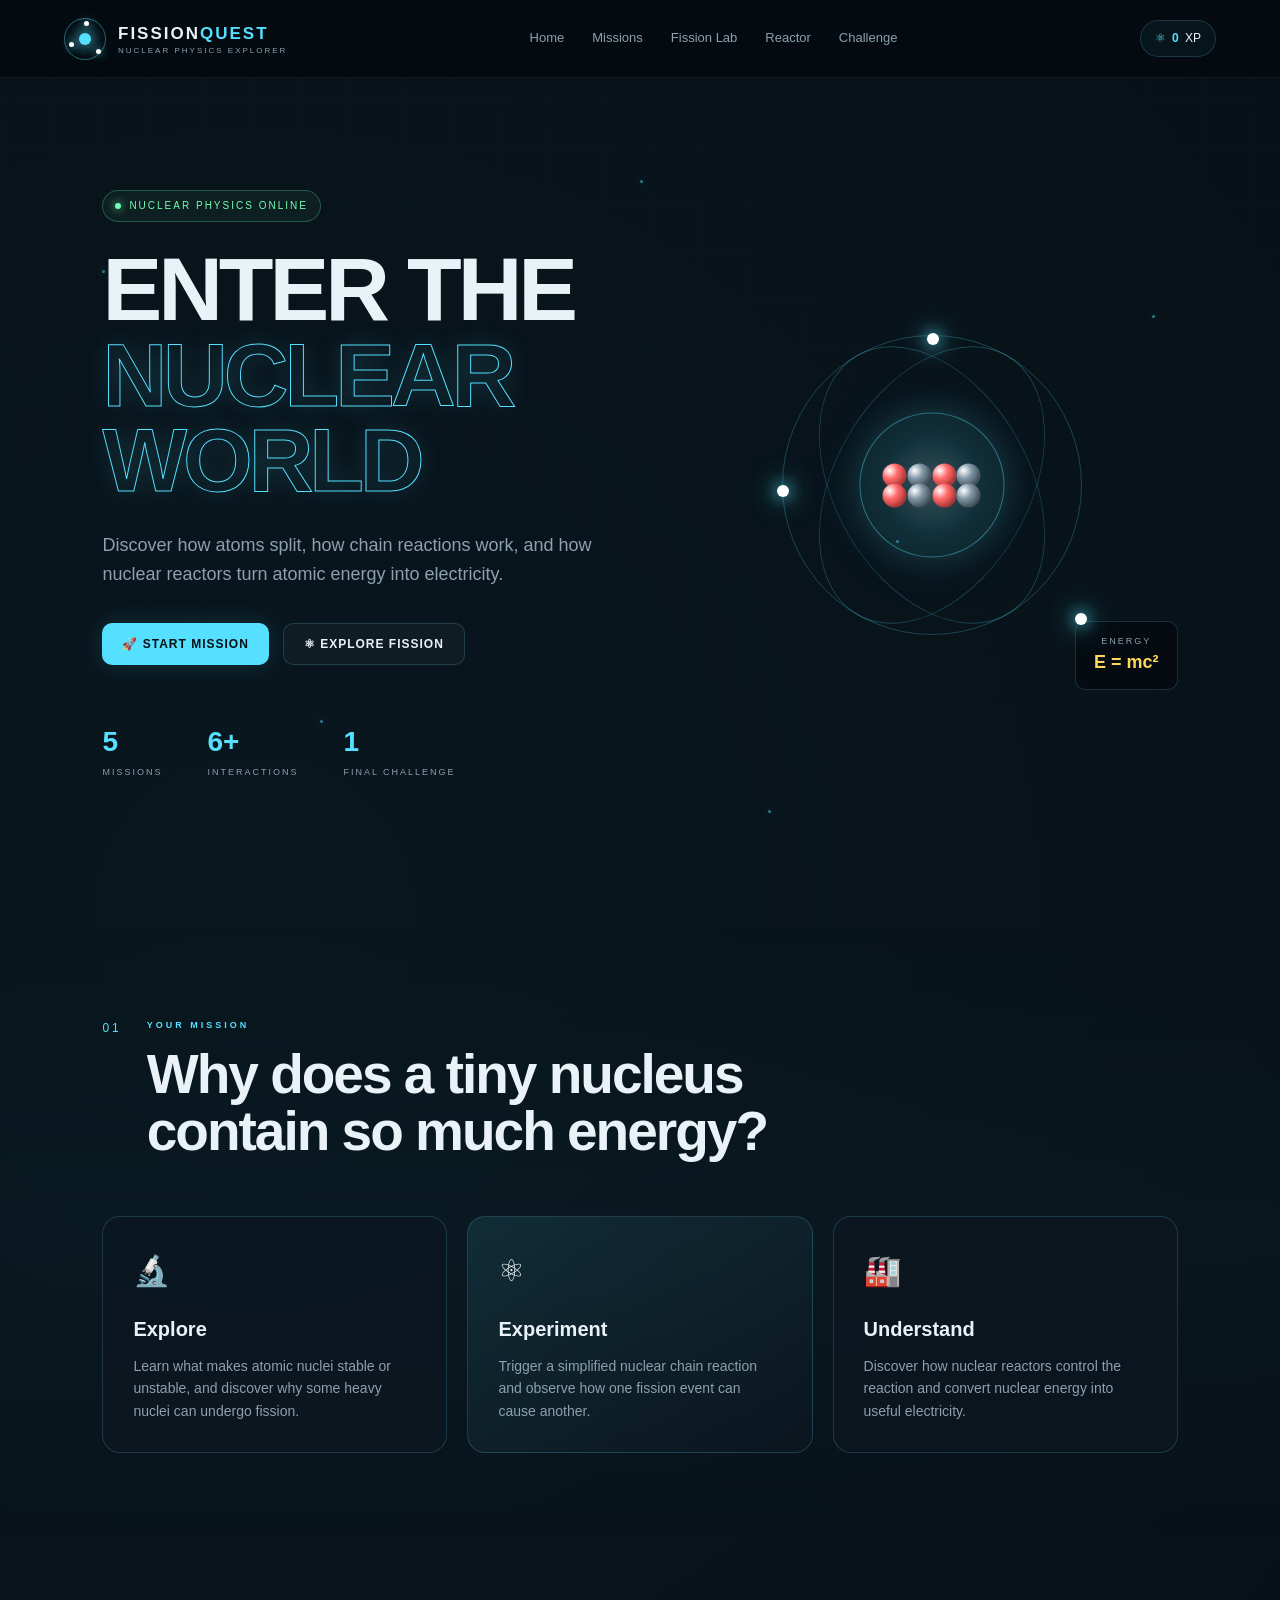
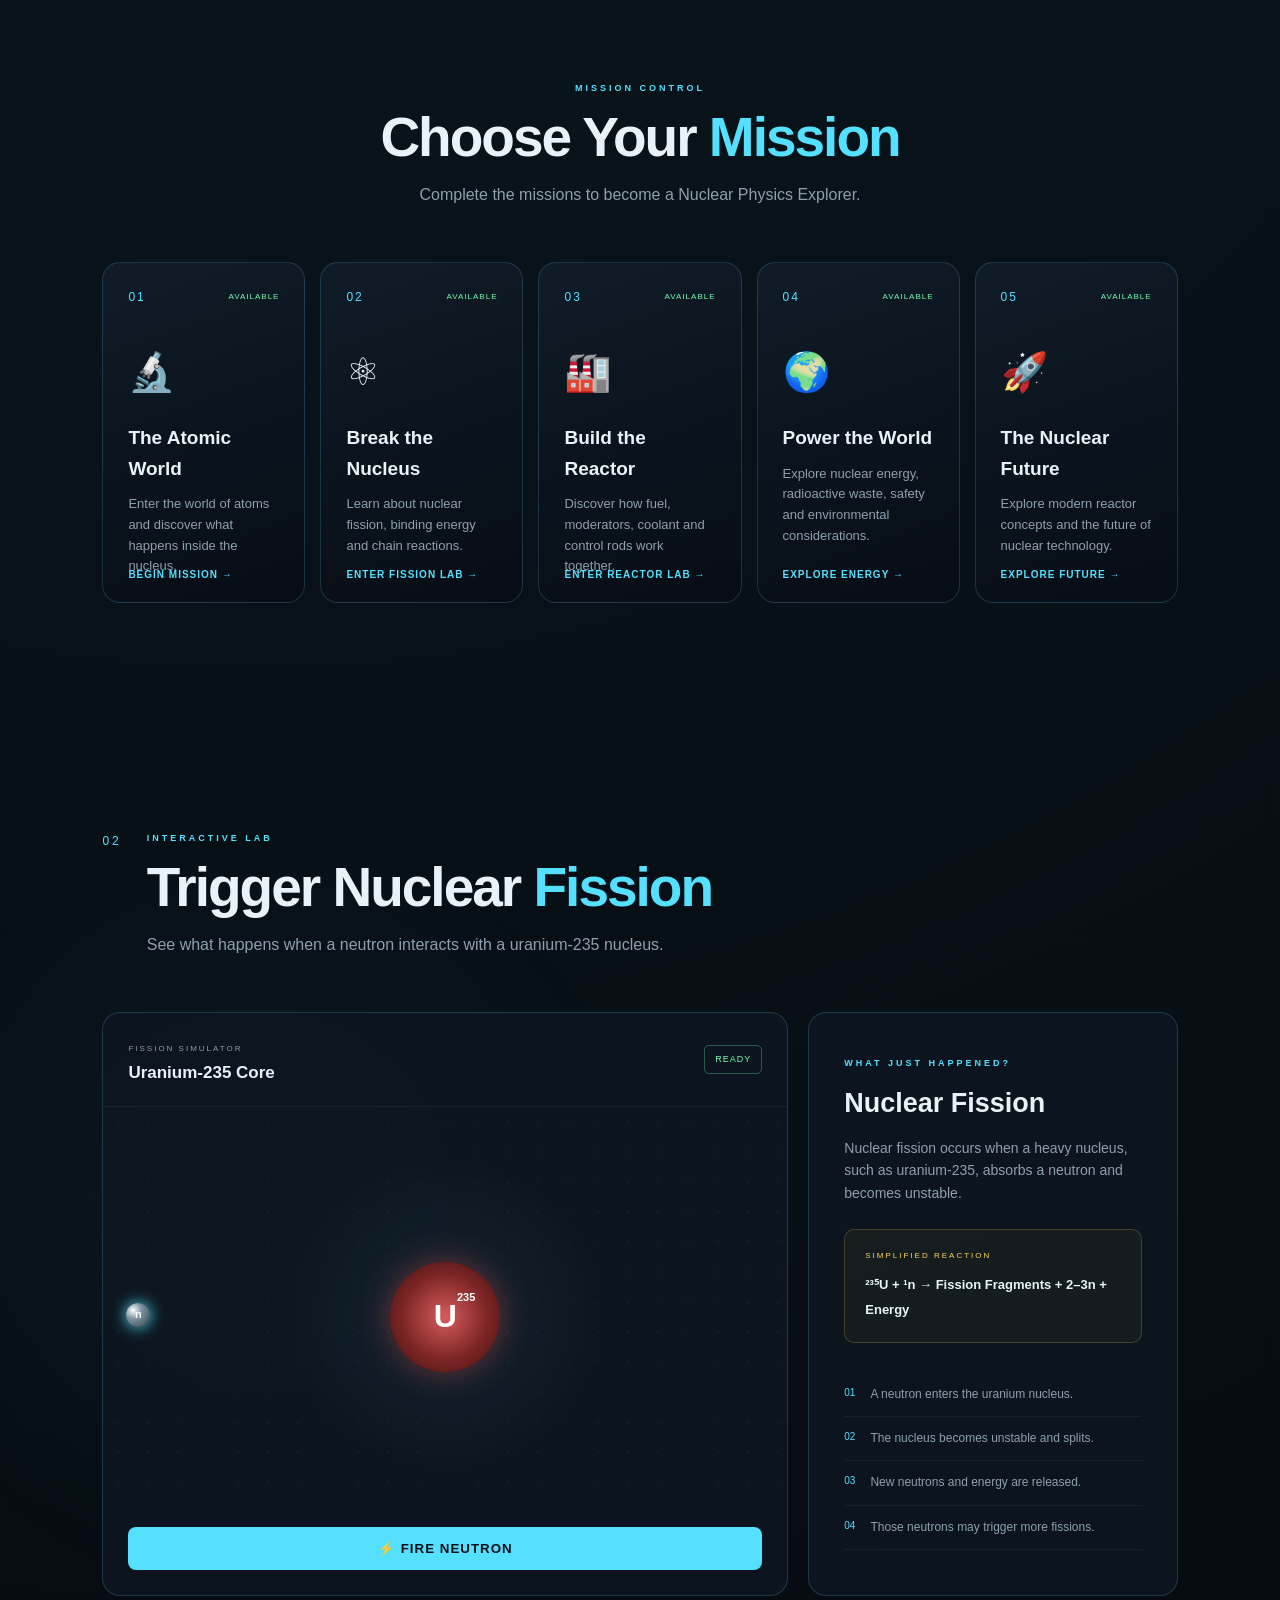
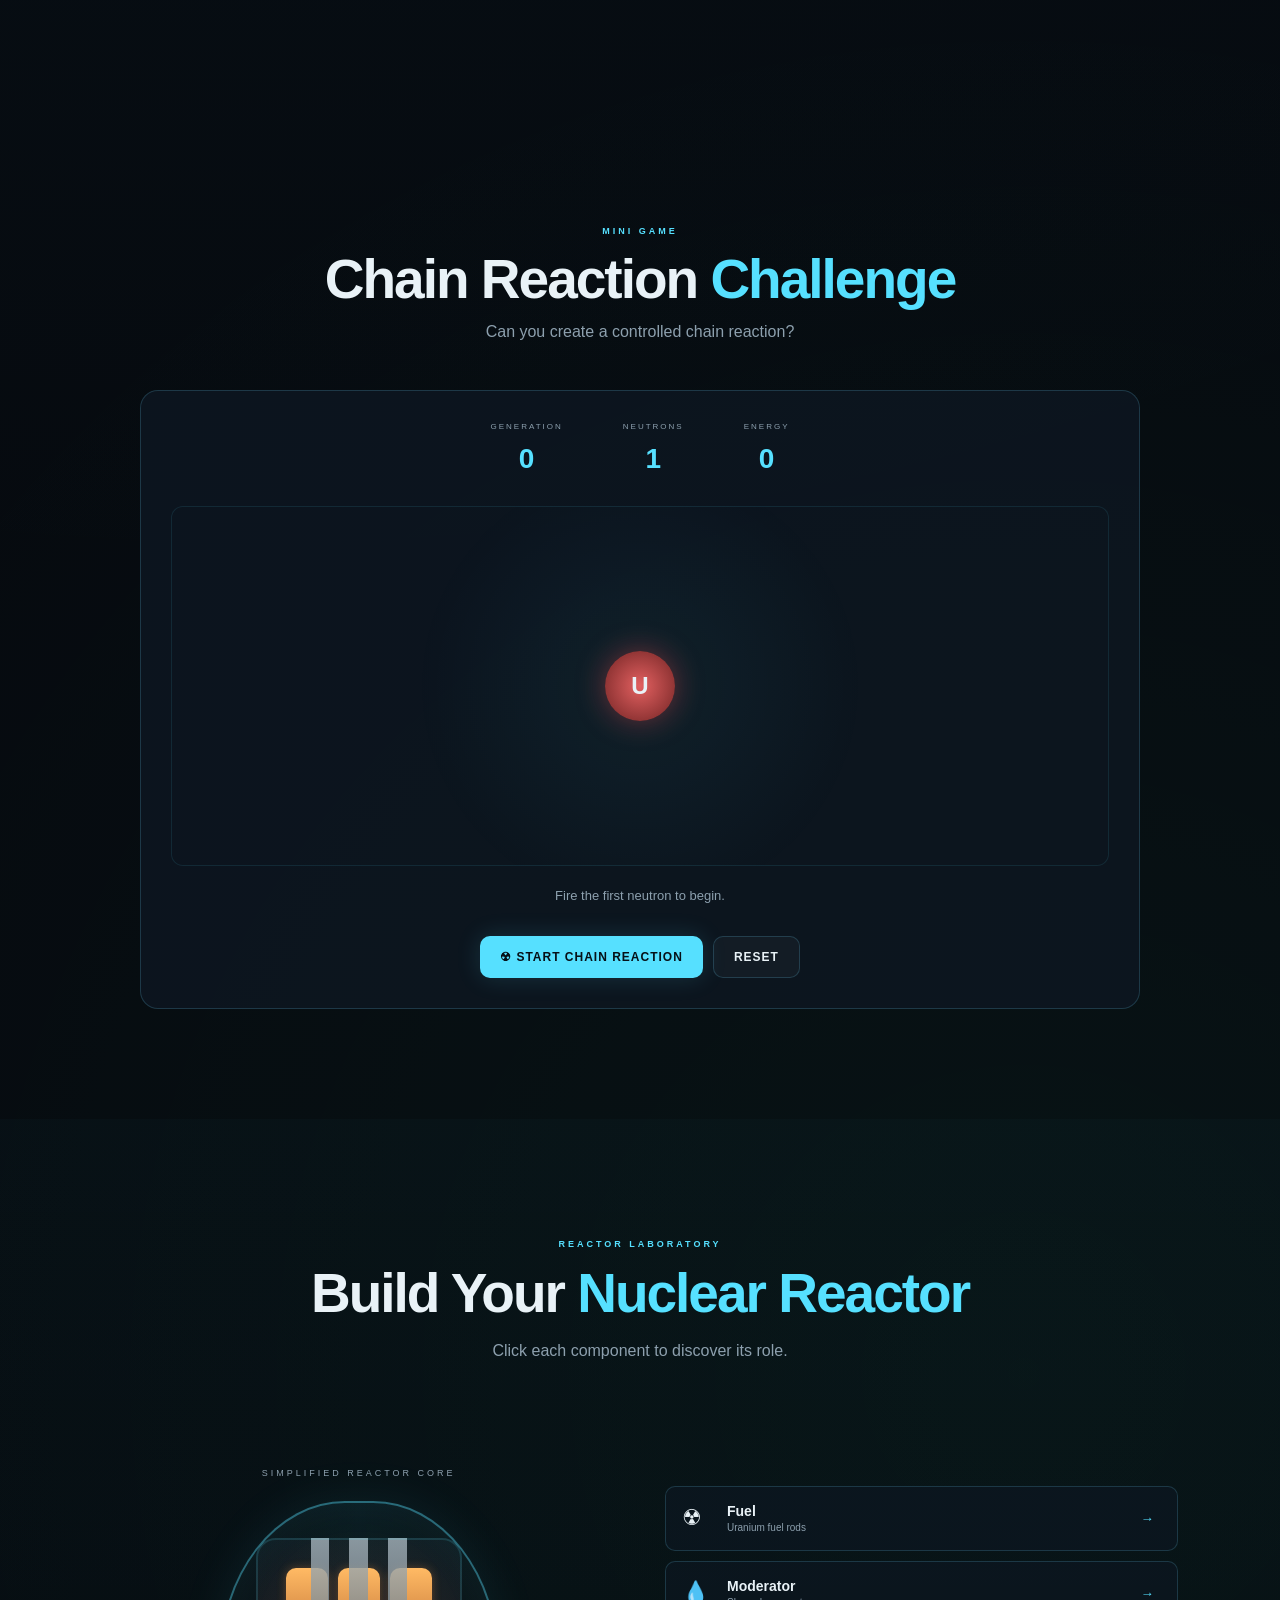
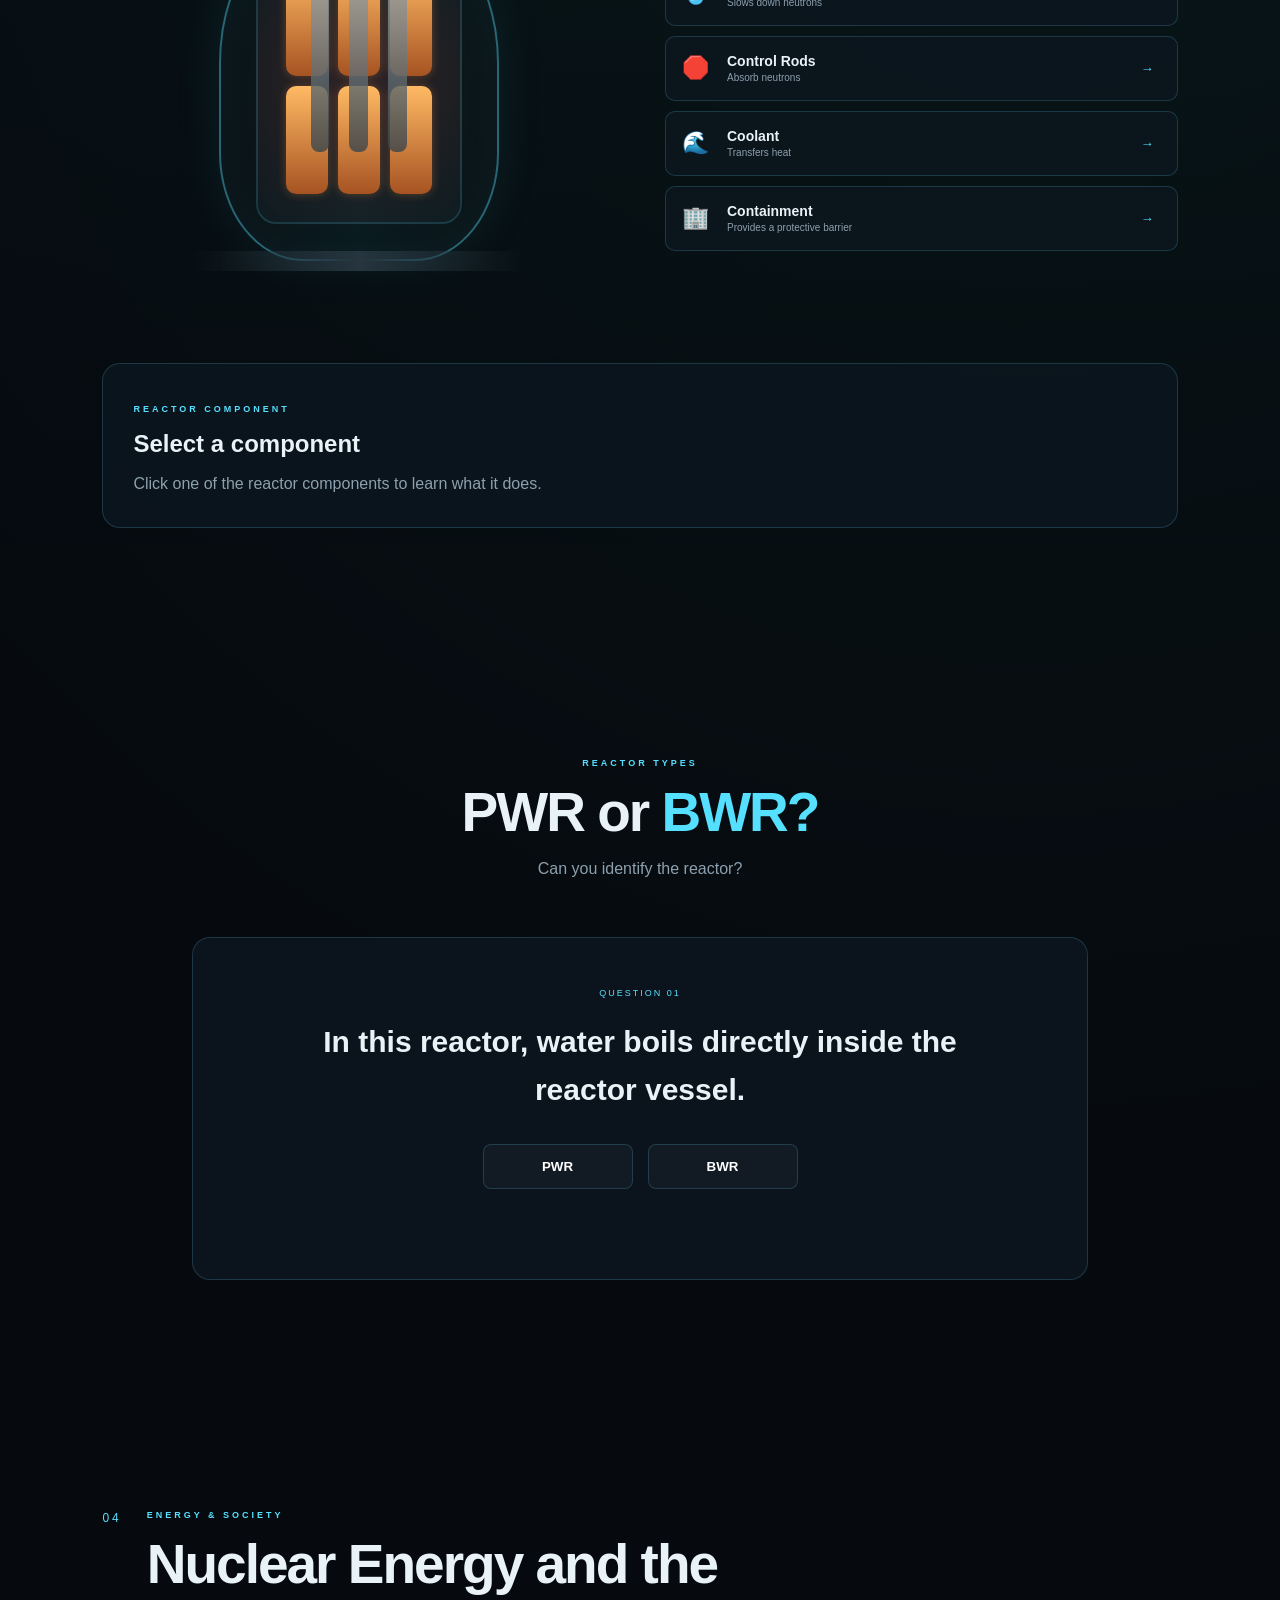
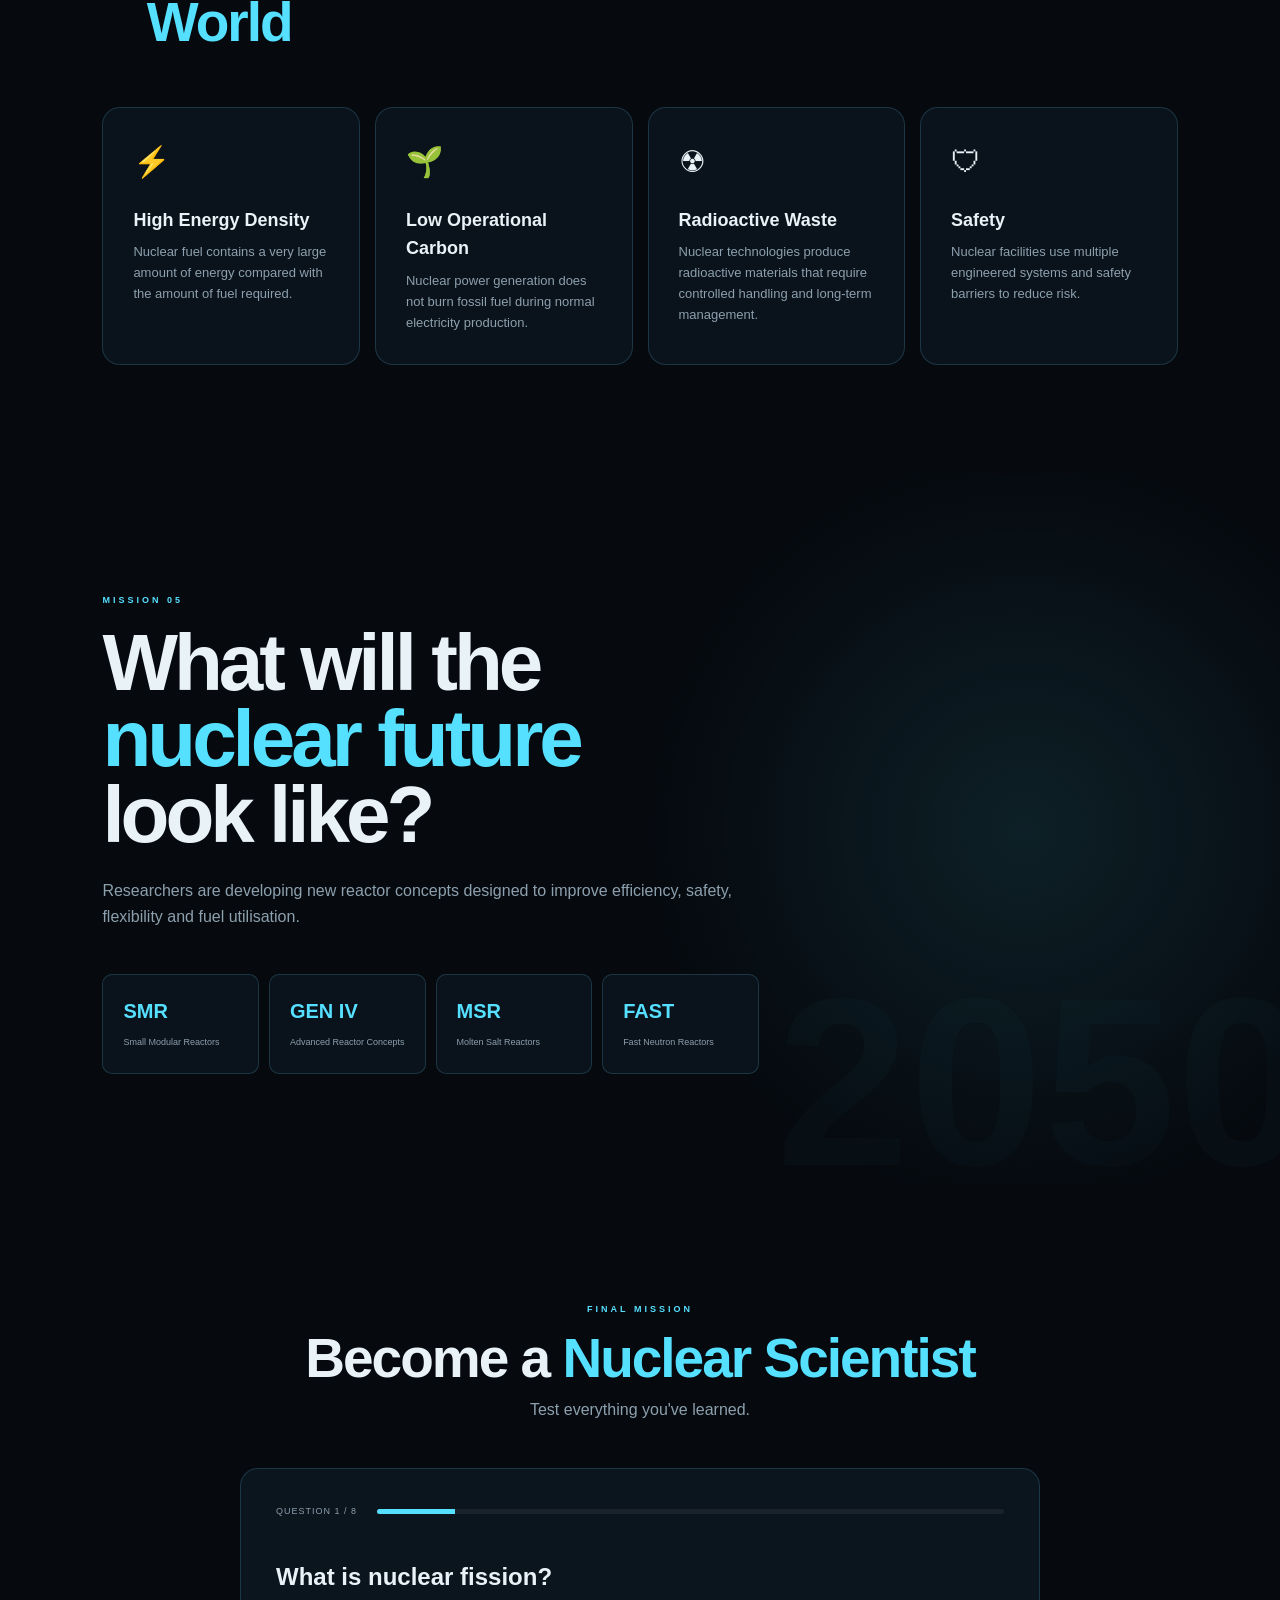
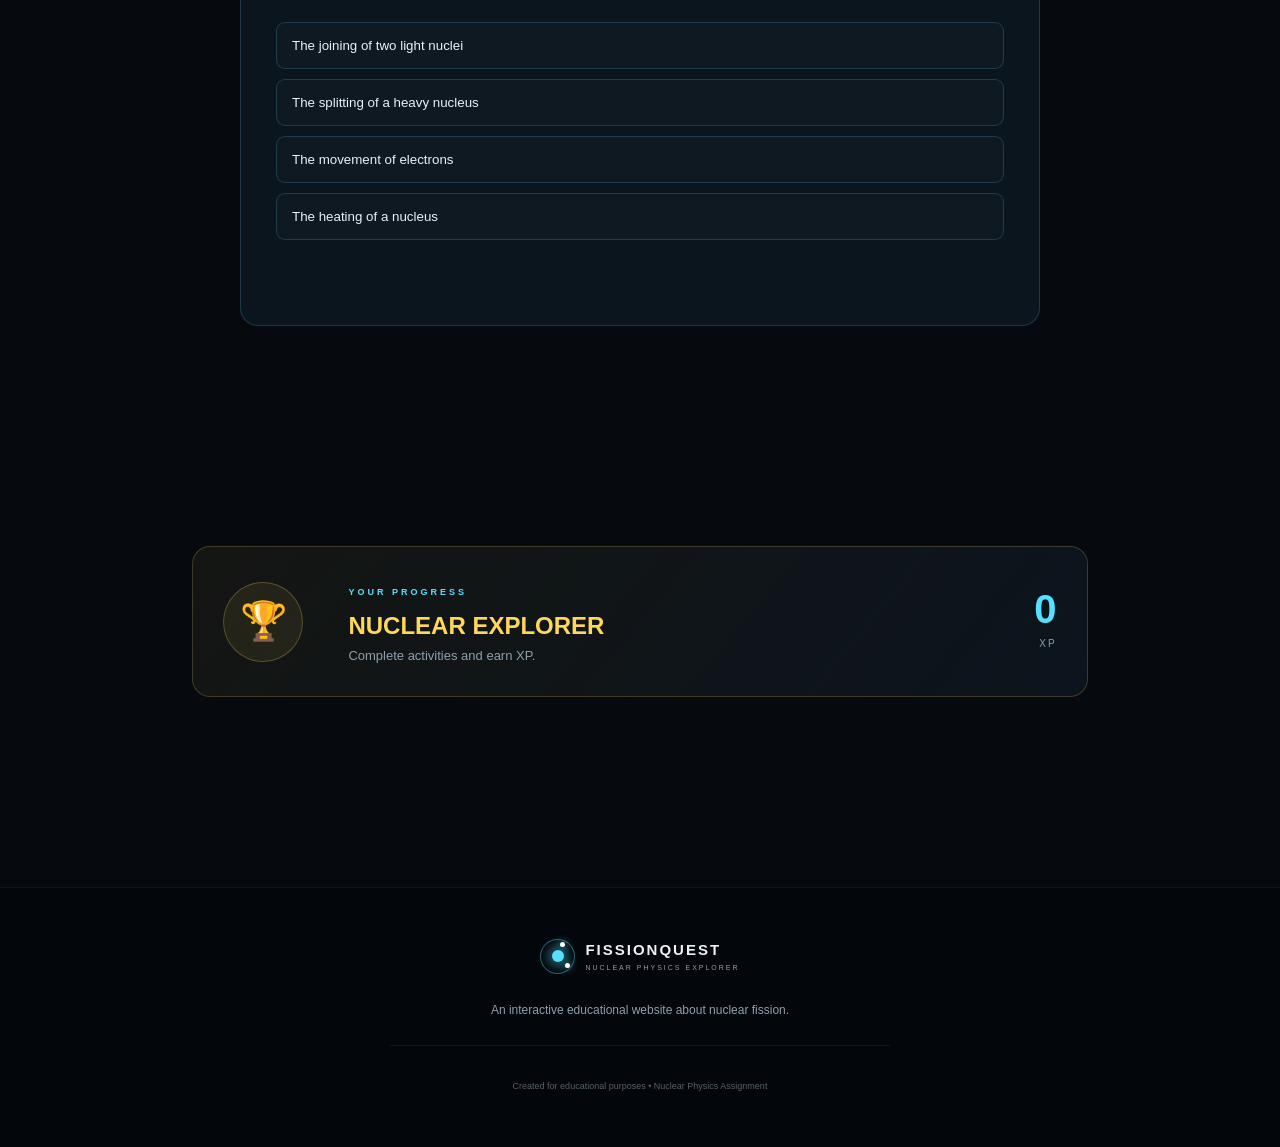
==== index.html @ b2c6ac97 "Add files via upload" ====
<!DOCTYPE html>
<html lang="en">
<head>
    <meta charset="UTF-8">
    <meta name="viewport" content="width=device-width, initial-scale=1.0">

    <title>FissionQuest | Explore Nuclear Fission</title>

    <meta name="description"
          content="An interactive introduction to nuclear fission for high school students.">

    <link rel="stylesheet" href="style.css">
</head>

<body>

<!-- =========================
     LOADING SCREEN
========================= -->

<div id="loadingScreen">
    <div class="loader-atom">
        <div class="loader-nucleus"></div>
        <div class="loader-orbit orbit-a"></div>
        <div class="loader-orbit orbit-b"></div>
    </div>

    <h2>INITIALIZING FISSIONQUEST</h2>
    <p>Preparing nuclear physics mission...</p>
</div>


<!-- =========================
     BACKGROUND
========================= -->

<div class="background-effects">
    <div class="grid-overlay"></div>

    <div class="particle p1"></div>
    <div class="particle p2"></div>
    <div class="particle p3"></div>
    <div class="particle p4"></div>
    <div class="particle p5"></div>
    <div class="particle p6"></div>
</div>


<!-- =========================
     NAVIGATION
========================= -->

<header class="navbar">

    <div class="logo" onclick="scrollToSection('home')">

        <div class="logo-icon">
            <span class="nucleus-dot"></span>
            <span class="electron e1"></span>
            <span class="electron e2"></span>
            <span class="electron e3"></span>
        </div>

        <div>
            <strong>FISSION<span>QUEST</span></strong>
            <small>NUCLEAR PHYSICS EXPLORER</small>
        </div>

    </div>

    <nav id="navMenu">
        <a href="#home">Home</a>
        <a href="#missions">Missions</a>
        <a href="#fission">Fission Lab</a>
        <a href="#reactor">Reactor</a>
        <a href="#challenge">Challenge</a>
    </nav>

    <div class="nav-right">

        <div class="xp-display">
            <span>⚛</span>
            <strong id="xpValue">0</strong> XP
        </div>

        <button class="menu-button" onclick="toggleMenu()">☰</button>

    </div>

</header>


<!-- =========================
     HERO
========================= -->

<section id="home" class="hero">

    <div class="hero-content">

        <div class="status-badge">
            <span class="status-dot"></span>
            NUCLEAR PHYSICS ONLINE
        </div>

        <h1>
            ENTER THE
            <span>NUCLEAR WORLD</span>
        </h1>

        <p class="hero-subtitle">
            Discover how atoms split, how chain reactions work,
            and how nuclear reactors turn atomic energy into electricity.
        </p>

        <div class="hero-buttons">

            <button class="primary-button"
                    onclick="startMission()">
                🚀 START MISSION
            </button>

            <button class="secondary-button"
                    onclick="scrollToSection('fission')">
                ⚛ EXPLORE FISSION
            </button>

        </div>

        <div class="hero-stats">

            <div>
                <strong>5</strong>
                <span>MISSIONS</span>
            </div>

            <div>
                <strong>6+</strong>
                <span>INTERACTIONS</span>
            </div>

            <div>
                <strong>1</strong>
                <span>FINAL CHALLENGE</span>
            </div>

        </div>

    </div>


    <!-- Animated atom -->

    <div class="hero-visual">

        <div class="atom-container">

            <div class="atom-glow"></div>

            <div class="orbit orbit-1"></div>
            <div class="orbit orbit-2"></div>
            <div class="orbit orbit-3"></div>

            <div class="electron electron-1"></div>
            <div class="electron electron-2"></div>
            <div class="electron electron-3"></div>

            <div class="nucleus">
                <div class="proton"></div>
                <div class="neutron"></div>
                <div class="proton"></div>
                <div class="neutron"></div>
                <div class="proton"></div>
                <div class="neutron"></div>
                <div class="proton"></div>
                <div class="neutron"></div>
            </div>

        </div>

        <div class="energy-label">
            <span>ENERGY</span>
            <strong>E = mc²</strong>
        </div>

    </div>

</section>


<!-- =========================
     INTRODUCTION
========================= -->

<section class="intro-section">

    <div class="section-heading">

        <div class="section-number">01</div>

        <div>
            <span class="eyebrow">YOUR MISSION</span>

            <h2>
                Why does a tiny nucleus
                contain so much energy?
            </h2>
        </div>

    </div>


    <div class="intro-grid">

        <div class="intro-card">

            <div class="card-icon">🔬</div>

            <h3>Explore</h3>

            <p>
                Learn what makes atomic nuclei stable or unstable,
                and discover why some heavy nuclei can undergo fission.
            </p>

        </div>


        <div class="intro-card highlight-card">

            <div class="card-icon">⚛</div>

            <h3>Experiment</h3>

            <p>
                Trigger a simplified nuclear chain reaction
                and observe how one fission event can cause another.
            </p>

        </div>


        <div class="intro-card">

            <div class="card-icon">🏭</div>

            <h3>Understand</h3>

            <p>
                Discover how nuclear reactors control the reaction
                and convert nuclear energy into useful electricity.
            </p>

        </div>

    </div>

</section>


<!-- =========================
     MISSIONS
========================= -->

<section id="missions" class="missions-section">

    <div class="section-heading center">

        <span class="eyebrow">MISSION CONTROL</span>

        <h2>Choose Your <span>Mission</span></h2>

        <p>
            Complete the missions to become a Nuclear Physics Explorer.
        </p>

    </div>


    <div class="mission-grid">

        <!-- Mission 1 -->

        <article class="mission-card" data-mission="1">

            <div class="mission-top">

                <span class="mission-number">01</span>

                <span class="mission-status">
                    AVAILABLE
                </span>

            </div>

            <div class="mission-icon">🔬</div>

            <h3>The Atomic World</h3>

            <p>
                Enter the world of atoms and discover
                what happens inside the nucleus.
            </p>

            <button onclick="completeMission(1)">
                BEGIN MISSION →
            </button>

        </article>


        <!-- Mission 2 -->

        <article class="mission-card" data-mission="2">

            <div class="mission-top">

                <span class="mission-number">02</span>

                <span class="mission-status">
                    AVAILABLE
                </span>

            </div>

            <div class="mission-icon">⚛</div>

            <h3>Break the Nucleus</h3>

            <p>
                Learn about nuclear fission,
                binding energy and chain reactions.
            </p>

            <button onclick="scrollToSection('fission')">
                ENTER FISSION LAB →
            </button>

        </article>


        <!-- Mission 3 -->

        <article class="mission-card" data-mission="3">

            <div class="mission-top">

                <span class="mission-number">03</span>

                <span class="mission-status">
                    AVAILABLE
                </span>

            </div>

            <div class="mission-icon">🏭</div>

            <h3>Build the Reactor</h3>

            <p>
                Discover how fuel, moderators,
                coolant and control rods work together.
            </p>

            <button onclick="scrollToSection('reactor')">
                ENTER REACTOR LAB →
            </button>

        </article>


        <!-- Mission 4 -->

        <article class="mission-card" data-mission="4">

            <div class="mission-top">

                <span class="mission-number">04</span>

                <span class="mission-status">
                    AVAILABLE
                </span>

            </div>

            <div class="mission-icon">🌍</div>

            <h3>Power the World</h3>

            <p>
                Explore nuclear energy, radioactive waste,
                safety and environmental considerations.
            </p>

            <button onclick="openInfo('impact')">
                EXPLORE ENERGY →
            </button>

        </article>


        <!-- Mission 5 -->

        <article class="mission-card" data-mission="5">

            <div class="mission-top">

                <span class="mission-number">05</span>

                <span class="mission-status">
                    AVAILABLE
                </span>

            </div>

            <div class="mission-icon">🚀</div>

            <h3>The Nuclear Future</h3>

            <p>
                Explore modern reactor concepts
                and the future of nuclear technology.
            </p>

            <button onclick="openInfo('future')">
                EXPLORE FUTURE →
            </button>

        </article>

    </div>

</section>


<!-- =========================
     FISSION LAB
========================= -->

<section id="fission" class="fission-section">

    <div class="section-heading">

        <div class="section-number">02</div>

        <div>

            <span class="eyebrow">INTERACTIVE LAB</span>

            <h2>Trigger Nuclear <span>Fission</span></h2>

            <p>
                See what happens when a neutron interacts
                with a uranium-235 nucleus.
            </p>

        </div>

    </div>


    <div class="fission-lab">

        <!-- Simulation -->

        <div class="simulation-panel">

            <div class="panel-header">

                <div>
                    <span>FISSION SIMULATOR</span>
                    <h3>Uranium-235 Core</h3>
                </div>

                <div class="simulation-status"
                     id="simulationStatus">
                    READY
                </div>

            </div>


            <div class="fission-stage" id="fissionStage">

                <div class="neutron projectile"
                     id="projectile">
                    n
                </div>

                <div class="target-nucleus"
                     id="targetNucleus">

                    <span>U</span>
                    <small>235</small>

                </div>

                <div class="fission-fragment fragment-left">
                    Kr
                </div>

                <div class="fission-fragment fragment-right">
                    Ba
                </div>

                <div class="reaction-neutron rn1">n</div>
                <div class="reaction-neutron rn2">n</div>
                <div class="reaction-neutron rn3">n</div>

            </div>


            <button class="fire-button"
                    id="fireButton"
                    onclick="triggerFission()">

                ⚡ FIRE NEUTRON

            </button>

        </div>


        <!-- Explanation -->

        <div class="science-panel">

            <span class="eyebrow">
                WHAT JUST HAPPENED?
            </span>

            <h3>Nuclear Fission</h3>

            <p>
                Nuclear fission occurs when a heavy nucleus,
                such as uranium-235, absorbs a neutron and
                becomes unstable.
            </p>

            <div class="equation-box">

                <span>SIMPLIFIED REACTION</span>

                <strong>
                    ²³⁵U + ¹n → Fission Fragments + 2–3n + Energy
                </strong>

            </div>

            <div class="science-points">

                <div>
                    <span>01</span>
                    <p>A neutron enters the uranium nucleus.</p>
                </div>

                <div>
                    <span>02</span>
                    <p>The nucleus becomes unstable and splits.</p>
                </div>

                <div>
                    <span>03</span>
                    <p>New neutrons and energy are released.</p>
                </div>

                <div>
                    <span>04</span>
                    <p>Those neutrons may trigger more fissions.</p>
                </div>

            </div>

        </div>

    </div>

</section>


<!-- =========================
     CHAIN REACTION GAME
========================= -->

<section class="game-section">

    <div class="game-header">

        <span class="eyebrow">MINI GAME</span>

        <h2>Chain Reaction <span>Challenge</span></h2>

        <p>
            Can you create a controlled chain reaction?
        </p>

    </div>


    <div class="game-container">

        <div class="game-info">

            <div class="game-stat">

                <span>GENERATION</span>

                <strong id="generation">0</strong>

            </div>

            <div class="game-stat">

                <span>NEUTRONS</span>

                <strong id="neutronCount">1</strong>

            </div>

            <div class="game-stat">

                <span>ENERGY</span>

                <strong id="energyCount">0</strong>

            </div>

        </div>


        <div class="chain-area" id="chainArea">

            <div class="chain-core">
                <span>U</span>
            </div>

        </div>


        <div class="game-message"
             id="gameMessage">

            Fire the first neutron to begin.

        </div>


        <div class="game-controls">

            <button class="primary-button"
                    onclick="startChainReaction()">

                ☢ START CHAIN REACTION

            </button>

            <button class="secondary-button"
                    onclick="resetChainReaction()">

                RESET

            </button>

        </div>

    </div>

</section>


<!-- =========================
     REACTOR
========================= -->

<section id="reactor" class="reactor-section">

    <div class="section-heading center">

        <span class="eyebrow">REACTOR LABORATORY</span>

        <h2>Build Your <span>Nuclear Reactor</span></h2>

        <p>
            Click each component to discover its role.
        </p>

    </div>


    <div class="reactor-layout">

        <!-- Reactor visual -->

        <div class="reactor-display">

            <div class="reactor-title">
                SIMPLIFIED REACTOR CORE
            </div>

            <div class="reactor-vessel">

                <div class="reactor-core">

                    <div class="fuel-rods">
                        <span></span>
                        <span></span>
                        <span></span>
                        <span></span>
                        <span></span>
                        <span></span>
                    </div>

                    <div class="control-rods">
                        <span></span>
                        <span></span>
                        <span></span>
                    </div>

                    <div class="coolant"></div>

                </div>

            </div>

            <div class="reactor-base"></div>

        </div>


        <!-- Components -->

        <div class="component-list">

            <button onclick="showComponent('fuel')">

                <span class="component-icon">☢</span>

                <span>
                    <strong>Fuel</strong>
                    <small>Uranium fuel rods</small>
                </span>

                <b>→</b>

            </button>


            <button onclick="showComponent('moderator')">

                <span class="component-icon">💧</span>

                <span>
                    <strong>Moderator</strong>
                    <small>Slows down neutrons</small>
                </span>

                <b>→</b>

            </button>


            <button onclick="showComponent('control')">

                <span class="component-icon">🛑</span>

                <span>
                    <strong>Control Rods</strong>
                    <small>Absorb neutrons</small>
                </span>

                <b>→</b>

            </button>


            <button onclick="showComponent('coolant')">

                <span class="component-icon">🌊</span>

                <span>
                    <strong>Coolant</strong>
                    <small>Transfers heat</small>
                </span>

                <b>→</b>

            </button>


            <button onclick="showComponent('containment')">

                <span class="component-icon">🏢</span>

                <span>
                    <strong>Containment</strong>
                    <small>Provides a protective barrier</small>
                </span>

                <b>→</b>

            </button>

        </div>

    </div>


    <div class="component-info"
         id="componentInfo">

        <span class="eyebrow">REACTOR COMPONENT</span>

        <h3>Select a component</h3>

        <p>
            Click one of the reactor components
            to learn what it does.
        </p>

    </div>

</section>


<!-- =========================
     PWR / BWR
========================= -->

<section class="reactor-types">

    <div class="section-heading center">

        <span class="eyebrow">REACTOR TYPES</span>

        <h2>PWR or <span>BWR?</span></h2>

        <p>
            Can you identify the reactor?
        </p>

    </div>


    <div class="comparison-card">

        <div class="comparison-description"
             id="reactorQuestion">

            <span class="question-number">
                QUESTION 01
            </span>

            <h3>
                In this reactor, water boils directly
                inside the reactor vessel.
            </h3>

        </div>


        <div class="comparison-buttons">

            <button onclick="answerReactor('PWR')">
                PWR
            </button>

            <button onclick="answerReactor('BWR')">
                BWR
            </button>

        </div>


        <div class="answer-feedback"
             id="reactorFeedback">

        </div>

    </div>

</section>


<!-- =========================
     ENERGY / IMPACT
========================= -->

<section id="impact" class="impact-section">

    <div class="section-heading">

        <div class="section-number">04</div>

        <div>

            <span class="eyebrow">ENERGY & SOCIETY</span>

            <h2>Nuclear Energy and the <span>World</span></h2>

        </div>

    </div>


    <div class="impact-grid">

        <div class="impact-card">

            <span class="impact-icon">⚡</span>

            <h3>High Energy Density</h3>

            <p>
                Nuclear fuel contains a very large amount
                of energy compared with the amount of fuel required.
            </p>

        </div>


        <div class="impact-card">

            <span class="impact-icon">🌱</span>

            <h3>Low Operational Carbon</h3>

            <p>
                Nuclear power generation does not burn fossil fuel
                during normal electricity production.
            </p>

        </div>


        <div class="impact-card">

            <span class="impact-icon">☢</span>

            <h3>Radioactive Waste</h3>

            <p>
                Nuclear technologies produce radioactive materials
                that require controlled handling and long-term management.
            </p>

        </div>


        <div class="impact-card">

            <span class="impact-icon">🛡</span>

            <h3>Safety</h3>

            <p>
                Nuclear facilities use multiple engineered systems
                and safety barriers to reduce risk.
            </p>

        </div>

    </div>

</section>


<!-- =========================
     FUTURE
========================= -->

<section id="future" class="future-section">

    <div class="future-content">

        <span class="eyebrow">MISSION 05</span>

        <h2>
            What will the
            <span>nuclear future</span>
            look like?
        </h2>

        <p>
            Researchers are developing new reactor concepts
            designed to improve efficiency, safety, flexibility
            and fuel utilisation.
        </p>

        <div class="future-grid">

            <div>
                <strong>SMR</strong>
                <span>Small Modular Reactors</span>
            </div>

            <div>
                <strong>GEN IV</strong>
                <span>Advanced Reactor Concepts</span>
            </div>

            <div>
                <strong>MSR</strong>
                <span>Molten Salt Reactors</span>
            </div>

            <div>
                <strong>FAST</strong>
                <span>Fast Neutron Reactors</span>
            </div>

        </div>

    </div>

</section>


<!-- =========================
     FINAL CHALLENGE
========================= -->

<section id="challenge" class="challenge-section">

    <div class="challenge-header">

        <span class="eyebrow">FINAL MISSION</span>

        <h2>
            Become a
            <span>Nuclear Scientist</span>
        </h2>

        <p>
            Test everything you've learned.
        </p>

    </div>


    <div class="quiz-card">

        <div class="quiz-progress">

            <span id="quizProgress">
                QUESTION 1 / 8
            </span>

            <div>
                <div id="quizProgressBar"></div>
            </div>

        </div>


        <div id="quizContent">

            <h3 id="quizQuestion">
                What is nuclear fission?
            </h3>

            <div id="quizOptions">

                <button onclick="answerQuiz(0)">
                    A. The joining of two light nuclei
                </button>

                <button onclick="answerQuiz(1)">
                    B. The splitting of a heavy nucleus
                </button>

                <button onclick="answerQuiz(2)">
                    C. The movement of electrons
                </button>

                <button onclick="answerQuiz(3)">
                    D. The heating of a nucleus
                </button>

            </div>

        </div>


        <div class="quiz-feedback"
             id="quizFeedback">
        </div>

    </div>

</section>


<!-- =========================
     ACHIEVEMENT
========================= -->

<section class="achievement-section">

    <div class="achievement-card">

        <div class="achievement-icon">
            🏆
        </div>

        <div>

            <span class="eyebrow">
                YOUR PROGRESS
            </span>

            <h2 id="rankTitle">
                NUCLEAR EXPLORER
            </h2>

            <p id="rankDescription">
                Complete activities and earn XP.
            </p>

        </div>

        <div class="achievement-xp">

            <strong id="finalXP">
                0
            </strong>

            <span>XP</span>

        </div>

    </div>

</section>


<!-- =========================
     FOOTER
========================= -->

<footer>

    <div class="footer-logo">

        <div class="logo-icon small">
            <span class="nucleus-dot"></span>
            <span class="electron e1"></span>
            <span class="electron e2"></span>
        </div>

        <div>
            <strong>FISSIONQUEST</strong>
            <small>NUCLEAR PHYSICS EXPLORER</small>
        </div>

    </div>


    <p>
        An interactive educational website about nuclear fission.
    </p>

    <div class="footer-line"></div>

    <small>
        Created for educational purposes • Nuclear Physics Assignment
    </small>

</footer>


<!-- =========================
     INFO MODAL
========================= -->

<div class="modal"
     id="infoModal">

    <div class="modal-box">

        <button class="modal-close"
                onclick="closeModal()">
            ×
        </button>

        <span class="eyebrow"
              id="modalEyebrow">
            INFORMATION
        </span>

        <h2 id="modalTitle">
            Information
        </h2>

        <div id="modalContent"></div>

    </div>

</div>


<script src="script.js"></script>

</body>
</html>
---- style.css ----
/* =========================================================
   FISSIONQUEST
   Nuclear Physics Interactive Website
========================================================= */

:root {

    --bg: #060a0f;
    --bg2: #0a1119;
    --panel: #0d1721;
    --panel2: #101d29;

    --text: #e9f2f7;
    --muted: #8da0ae;

    --cyan: #56e0ff;
    --cyan-dark: #1a9fbe;

    --green: #72ffb2;
    --yellow: #ffd75a;
    --orange: #ff9e4a;
    --red: #ff6262;

    --border: rgba(112, 217, 255, 0.18);

    --shadow:
        0 20px 60px rgba(0, 0, 0, 0.45);

    --radius: 18px;
}


/* =========================================================
   RESET
========================================================= */

* {
    margin: 0;
    padding: 0;
    box-sizing: border-box;
}

html {
    scroll-behavior: smooth;
}

body {

    background:
        radial-gradient(
            circle at 20% 10%,
            rgba(45, 169, 208, 0.08),
            transparent 35%
        ),
        radial-gradient(
            circle at 80% 50%,
            rgba(52, 255, 175, 0.04),
            transparent 30%
        ),
        var(--bg);

    color: var(--text);

    font-family:
        Inter,
        "Segoe UI",
        Arial,
        sans-serif;

    line-height: 1.6;

    overflow-x: hidden;
}

button {
    font-family: inherit;
}

a {
    color: inherit;
    text-decoration: none;
}


/* =========================================================
   LOADING
========================================================= */

#loadingScreen {

    position: fixed;

    inset: 0;

    z-index: 9999;

    background: #05080c;

    display: flex;

    flex-direction: column;

    align-items: center;

    justify-content: center;

    transition:
        opacity 0.6s ease,
        visibility 0.6s ease;
}

#loadingScreen.hidden {

    opacity: 0;

    visibility: hidden;
}

#loadingScreen h2 {

    font-size: 14px;

    letter-spacing: 4px;

    margin-top: 30px;
}

#loadingScreen p {

    color: var(--muted);

    font-size: 13px;

    margin-top: 5px;
}


.loader-atom {

    width: 100px;

    height: 100px;

    position: relative;
}

.loader-nucleus {

    position: absolute;

    width: 25px;

    height: 25px;

    border-radius: 50%;

    background:
        radial-gradient(
            circle,
            white,
            var(--cyan) 35%,
            var(--cyan-dark)
        );

    left: 50%;

    top: 50%;

    transform: translate(-50%, -50%);

    box-shadow:
        0 0 20px var(--cyan),
        0 0 50px rgba(86, 224, 255, 0.5);
}

.loader-orbit {

    position: absolute;

    inset: 5px;

    border: 1px solid rgba(86, 224, 255, 0.35);

    border-radius: 50%;

    animation: rotate 2s linear infinite;
}

.loader-orbit::after {

    content: "";

    position: absolute;

    width: 8px;

    height: 8px;

    background: var(--cyan);

    border-radius: 50%;

    top: -4px;

    left: 50%;

    box-shadow: 0 0 15px var(--cyan);
}

.orbit-b {

    transform: rotate(60deg);

    animation-duration: 1.5s;
}


/* =========================================================
   BACKGROUND
========================================================= */

.background-effects {

    position: fixed;

    inset: 0;

    pointer-events: none;

    z-index: -1;

    overflow: hidden;
}

.grid-overlay {

    position: absolute;

    inset: 0;

    background-image:

        linear-gradient(
            rgba(86, 224, 255, 0.025) 1px,
            transparent 1px
        ),

        linear-gradient(
            90deg,
            rgba(86, 224, 255, 0.025) 1px,
            transparent 1px
        );

    background-size: 50px 50px;

    mask-image:
        linear-gradient(
            to bottom,
            black,
            transparent 85%
        );
}

.particle {

    position: absolute;

    width: 3px;

    height: 3px;

    background: var(--cyan);

    border-radius: 50%;

    opacity: 0.5;

    box-shadow:
        0 0 10px var(--cyan);

    animation:
        floatParticle
        linear
        infinite;
}

.p1 {
    left: 8%;
    top: 30%;
    animation-duration: 12s;
}

.p2 {
    left: 25%;
    top: 80%;
    animation-duration: 17s;
}

.p3 {
    left: 50%;
    top: 20%;
    animation-duration: 14s;
}

.p4 {
    left: 70%;
    top: 60%;
    animation-duration: 20s;
}

.p5 {
    left: 90%;
    top: 35%;
    animation-duration: 15s;
}

.p6 {
    left: 60%;
    top: 90%;
    animation-duration: 19s;
}


/* =========================================================
   NAVBAR
========================================================= */

.navbar {

    position: fixed;

    top: 0;

    left: 0;

    right: 0;

    height: 78px;

    z-index: 1000;

    display: flex;

    align-items: center;

    justify-content: space-between;

    padding:
        0
        clamp(20px, 5vw, 80px);

    background:
        rgba(5, 10, 15, 0.78);

    backdrop-filter: blur(18px);

    border-bottom:
        1px solid rgba(255,255,255,0.06);
}

.logo {

    display: flex;

    align-items: center;

    gap: 12px;

    cursor: pointer;
}

.logo strong {

    display: block;

    font-size: 17px;

    letter-spacing: 2px;
}

.logo strong span {

    color: var(--cyan);
}

.logo small {

    display: block;

    color: var(--muted);

    font-size: 8px;

    letter-spacing: 2px;

    margin-top: -2px;
}

.logo-icon {

    width: 42px;

    height: 42px;

    border:
        1px solid rgba(86,224,255,0.4);

    border-radius: 50%;

    position: relative;

    background:
        radial-gradient(
            circle,
            rgba(86,224,255,0.15),
            transparent 65%
        );
}

.nucleus-dot {

    position: absolute;

    width: 12px;

    height: 12px;

    background: var(--cyan);

    border-radius: 50%;

    left: 50%;

    top: 50%;

    transform:
        translate(-50%, -50%);

    box-shadow:
        0 0 15px var(--cyan);
}

.logo-icon .electron {

    position: absolute;

    width: 5px;

    height: 5px;

    border-radius: 50%;

    background: white;

    box-shadow:
        0 0 8px var(--cyan);
}

.logo-icon .e1 {
    top: 2px;
    left: 19px;
}

.logo-icon .e2 {
    bottom: 5px;
    right: 4px;
}

.logo-icon .e3 {
    left: 4px;
    bottom: 12px;
}

nav {

    display: flex;

    gap: 28px;
}

nav a {

    color: var(--muted);

    font-size: 13px;

    transition:
        color 0.2s ease;
}

nav a:hover {

    color: var(--cyan);
}

.nav-right {

    display: flex;

    align-items: center;

    gap: 20px;
}

.xp-display {

    padding:
        8px 14px;

    border:
        1px solid var(--border);

    border-radius: 30px;

    background:
        rgba(86,224,255,0.05);

    font-size: 12px;
}

.xp-display span {

    color: var(--cyan);
}

.xp-display strong {

    color: var(--cyan);

    margin: 0 3px;
}

.menu-button {

    display: none;

    border: none;

    background: none;

    color: white;

    font-size: 24px;

    cursor: pointer;
}


/* =========================================================
   HERO
========================================================= */

.hero {

    min-height: 100vh;

    padding:
        150px
        clamp(25px, 8vw, 130px)
        80px;

    display: grid;

    grid-template-columns:
        1.05fr
        0.95fr;

    align-items: center;

    gap: 40px;

    max-width: 1500px;

    margin: auto;
}

.status-badge {

    display: inline-flex;

    align-items: center;

    gap: 8px;

    padding:
        7px 12px;

    border:
        1px solid rgba(114,255,178,0.25);

    background:
        rgba(114,255,178,0.05);

    border-radius: 30px;

    color: var(--green);

    font-size: 10px;

    letter-spacing: 2px;
}

.status-dot {

    width: 6px;

    height: 6px;

    background: var(--green);

    border-radius: 50%;

    box-shadow:
        0 0 10px var(--green);

    animation: pulse 1.5s infinite;
}

.hero h1 {

    margin-top: 25px;

    font-size:
        clamp(45px, 7vw, 90px);

    line-height: 0.95;

    letter-spacing: -4px;

    max-width: 750px;
}

.hero h1 span {

    display: block;

    color: transparent;

    -webkit-text-stroke:
        1px var(--cyan);

    text-shadow:
        0 0 25px rgba(86,224,255,0.15);
}

.hero-subtitle {

    max-width: 620px;

    margin-top: 28px;

    color: var(--muted);

    font-size:
        clamp(15px, 2vw, 18px);
}

.hero-buttons {

    display: flex;

    gap: 14px;

    margin-top: 35px;

    flex-wrap: wrap;
}

.primary-button,
.secondary-button {

    border-radius: 10px;

    padding:
        13px 20px;

    cursor: pointer;

    font-weight: 700;

    font-size: 12px;

    letter-spacing: 1px;

    transition:
        transform 0.2s ease,
        box-shadow 0.2s ease;
}

.primary-button {

    background: var(--cyan);

    color: #061017;

    border: none;

    box-shadow:
        0 0 25px rgba(86,224,255,0.15);
}

.primary-button:hover {

    transform: translateY(-3px);

    box-shadow:
        0 10px 35px rgba(86,224,255,0.25);
}

.secondary-button {

    background:
        rgba(255,255,255,0.03);

    border:
        1px solid var(--border);

    color: var(--text);
}

.secondary-button:hover {

    transform: translateY(-3px);

    border-color: var(--cyan);
}

.hero-stats {

    display: flex;

    gap: 45px;

    margin-top: 55px;
}

.hero-stats div {

    display: flex;

    flex-direction: column;
}

.hero-stats strong {

    font-size: 28px;

    color: var(--cyan);
}

.hero-stats span {

    color: var(--muted);

    font-size: 9px;

    letter-spacing: 2px;
}


/* =========================================================
   ATOM
========================================================= */

.hero-visual {

    min-height: 500px;

    display: flex;

    align-items: center;

    justify-content: center;

    position: relative;
}

.atom-container {

    width: 400px;

    height: 400px;

    position: relative;
}

.atom-glow {

    position: absolute;

    inset: 100px;

    border-radius: 50%;

    background:
        radial-gradient(
            circle,
            rgba(86,224,255,0.18),
            transparent 70%
        );

    filter: blur(20px);
}

.orbit {

    position: absolute;

    inset: 50px;

    border:
        1px solid rgba(86,224,255,0.25);

    border-radius: 50%;

    animation:
        rotate 15s linear infinite;
}

.orbit-2 {

    transform:
        rotate(60deg)
        scaleY(0.65);

    animation-duration: 11s;
}

.orbit-3 {

    transform:
        rotate(-60deg)
        scaleY(0.65);

    animation-duration: 9s;
}

.electron {

    position: absolute;

    width: 12px;

    height: 12px;

    border-radius: 50%;

    background: white;

    box-shadow:
        0 0 15px var(--cyan),
        0 0 30px var(--cyan);

    z-index: 5;
}

.electron-1 {

    top: 48px;

    left: 195px;

    animation:
        electronOrbit 6s linear infinite;
}

.electron-2 {

    bottom: 60px;

    right: 45px;

    animation:
        electronOrbit 8s linear infinite reverse;
}

.electron-3 {

    left: 45px;

    top: 200px;

    animation:
        electronOrbit 10s linear infinite;
}

.nucleus {

    position: absolute;

    width: 145px;

    height: 145px;

    left: 50%;

    top: 50%;

    transform:
        translate(-50%, -50%);

    display: grid;

    grid-template-columns:
        repeat(4, 1fr);

    align-content: center;

    justify-items: center;

    padding: 22px;

    border-radius: 50%;

    background:
        radial-gradient(
            circle,
            rgba(255,255,255,0.15),
            rgba(86,224,255,0.08) 45%,
            rgba(0,0,0,0.2)
        );

    border:
        1px solid rgba(86,224,255,0.45);

    box-shadow:
        0 0 35px rgba(86,224,255,0.15),
        inset 0 0 30px rgba(86,224,255,0.08);

    z-index: 4;

    animation:
        nucleusPulse 3s ease-in-out infinite;
}

.proton,
.neutron {

    width: 24px;

    height: 24px;

    border-radius: 50%;

    margin: -2px;

    box-shadow:
        inset -3px -3px 5px rgba(0,0,0,0.2);
}

.proton {

    background:
        radial-gradient(
            circle at 30% 30%,
            white,
            #ff6868 35%,
            #a92929
        );
}

.neutron {

    background:
        radial-gradient(
            circle at 30% 30%,
            white,
            #8297a5 35%,
            #364651
        );
}

.energy-label {

    position: absolute;

    bottom: 45px;

    right: 0;

    display: flex;

    flex-direction: column;

    text-align: center;

    padding: 12px 18px;

    border:
        1px solid var(--border);

    background:
        rgba(6,10,15,0.8);

    backdrop-filter: blur(10px);

    border-radius: 10px;
}

.energy-label span {

    color: var(--muted);

    font-size: 9px;

    letter-spacing: 2px;
}

.energy-label strong {

    color: var(--yellow);

    font-size: 18px;
}


/* =========================================================
   GENERAL SECTIONS
========================================================= */

section {

    padding:
        110px
        clamp(20px, 8vw, 120px);
}

.section-heading {

    max-width: 750px;

    display: flex;

    gap: 25px;

    margin-bottom: 55px;
}

.section-heading.center {

    display: block;

    text-align: center;

    max-width: 750px;

    margin:
        0 auto 55px;
}

.section-number {

    color: var(--cyan);

    font-size: 12px;

    letter-spacing: 3px;

    padding-top: 9px;
}

.eyebrow {

    color: var(--cyan);

    font-size: 9px;

    letter-spacing: 3px;

    font-weight: 700;
}

.section-heading h2,
.game-header h2,
.challenge-header h2 {

    font-size:
        clamp(30px, 5vw, 55px);

    line-height: 1.05;

    margin-top: 10px;

    letter-spacing: -2px;
}

.section-heading h2 span,
.game-header h2 span,
.challenge-header h2 span {

    color: var(--cyan);
}

.section-heading p {

    color: var(--muted);

    margin-top: 15px;
}


/* =========================================================
   INTRO
========================================================= */

.intro-section {

    background:
        linear-gradient(
            180deg,
            transparent,
            rgba(86,224,255,0.025),
            transparent
        );
}

.intro-grid {

    display: grid;

    grid-template-columns:
        repeat(3, 1fr);

    gap: 20px;

    max-width: 1200px;

    margin: auto;
}

.intro-card {

    padding: 30px;

    border:
        1px solid var(--border);

    background:
        rgba(13,23,33,0.7);

    border-radius: var(--radius);

    transition:
        transform 0.25s ease,
        border-color 0.25s ease;
}

.intro-card:hover {

    transform: translateY(-8px);

    border-color:
        rgba(86,224,255,0.45);
}

.highlight-card {

    background:
        linear-gradient(
            145deg,
            rgba(86,224,255,0.1),
            rgba(13,23,33,0.7)
        );
}

.card-icon {

    font-size: 30px;

    margin-bottom: 18px;
}

.intro-card h3 {

    font-size: 20px;

    margin-bottom: 10px;
}

.intro-card p {

    color: var(--muted);

    font-size: 14px;
}


/* =========================================================
   MISSIONS
========================================================= */

.missions-section {

    max-width: 1500px;

    margin: auto;
}

.mission-grid {

    display: grid;

    grid-template-columns:
        repeat(5, 1fr);

    gap: 15px;
}

.mission-card {

    position: relative;

    padding: 25px;

    min-height: 330px;

    background:
        linear-gradient(
            160deg,
            rgba(16,29,41,0.95),
            rgba(7,13,19,0.95)
        );

    border:
        1px solid var(--border);

    border-radius: var(--radius);

    overflow: hidden;

    transition:
        transform 0.25s ease,
        border-color 0.25s ease;
}

.mission-card::before {

    content: "";

    position: absolute;

    top: 0;

    left: 0;

    width: 100%;

    height: 2px;

    background:
        linear-gradient(
            90deg,
            transparent,
            var(--cyan),
            transparent
        );

    transform:
        translateX(-100%);

    transition:
        transform 0.5s ease;
}

.mission-card:hover {

    transform:
        translateY(-8px);

    border-color:
        rgba(86,224,255,0.45);
}

.mission-card:hover::before {

    transform:
        translateX(100%);
}

.mission-top {

    display: flex;

    justify-content: space-between;

    align-items: center;
}

.mission-number {

    color: var(--cyan);

    font-size: 12px;

    letter-spacing: 2px;
}

.mission-status {

    font-size: 8px;

    letter-spacing: 1px;

    color: var(--green);
}

.mission-icon {

    font-size: 38px;

    margin-top: 35px;
}

.mission-card h3 {

    margin-top: 20px;

    font-size: 19px;
}

.mission-card p {

    color: var(--muted);

    font-size: 13px;

    margin-top: 10px;
}

.mission-card button {

    position: absolute;

    bottom: 22px;

    left: 25px;

    border: none;

    background: none;

    color: var(--cyan);

    font-size: 10px;

    font-weight: 700;

    letter-spacing: 1px;

    cursor: pointer;
}


/* =========================================================
   FISSION LAB
========================================================= */

.fission-section {

    background:
        radial-gradient(
            circle at 20% 50%,
            rgba(86,224,255,0.05),
            transparent 35%
        );
}

.fission-lab {

    display: grid;

    grid-template-columns:
        1.3fr
        0.7fr;

    max-width: 1250px;

    margin: auto;

    gap: 20px;
}

.simulation-panel,
.science-panel {

    border:
        1px solid var(--border);

    background:
        rgba(13,23,33,0.85);

    border-radius: var(--radius);

    overflow: hidden;
}

.panel-header {

    padding: 20px 25px;

    display: flex;

    justify-content: space-between;

    align-items: center;

    border-bottom:
        1px solid rgba(255,255,255,0.05);
}

.panel-header span {

    color: var(--muted);

    font-size: 8px;

    letter-spacing: 2px;
}

.panel-header h3 {

    font-size: 17px;
}

.simulation-status {

    padding:
        6px 10px;

    border:
        1px solid rgba(114,255,178,0.3);

    color: var(--green);

    border-radius: 5px;

    font-size: 9px;

    letter-spacing: 1px;
}

.fission-stage {

    height: 420px;

    position: relative;

    overflow: hidden;

    background:
        radial-gradient(
            circle at center,
            rgba(86,224,255,0.08),
            transparent 40%
        );
}

.fission-stage::before {

    content: "";

    position: absolute;

    inset: 0;

    background-image:
        radial-gradient(
            circle,
            rgba(86,224,255,0.2) 1px,
            transparent 1px
        );

    background-size: 30px 30px;

    opacity: 0.25;
}

.target-nucleus {

    position: absolute;

    left: 50%;

    top: 50%;

    transform:
        translate(-50%, -50%);

    width: 110px;

    height: 110px;

    border-radius: 50%;

    display: flex;

    align-items: center;

    justify-content: center;

    color: white;

    font-size: 32px;

    font-weight: 900;

    background:
        radial-gradient(
            circle,
            #d65c5c,
            #7d2525 55%,
            #3c1010
        );

    box-shadow:
        0 0 35px rgba(255,80,80,0.4);

    z-index: 3;

    transition:
        transform 0.5s ease;
}

.target-nucleus small {

    position: absolute;

    font-size: 11px;

    top: 27px;

    right: 25px;
}

.neutron {

    width: 24px;

    height: 24px;

    border-radius: 50%;

    background:
        radial-gradient(
            circle at 30% 30%,
            white,
            #7f95a3 35%,
            #2f3d45
        );

    color: white;

    display: flex;

    align-items: center;

    justify-content: center;

    font-size: 11px;

    font-weight: bold;
}

.projectile {

    position: absolute;

    left: 25px;

    top: 50%;

    transform:
        translateY(-50%);

    box-shadow:
        0 0 15px var(--cyan);

    z-index: 4;
}

.fire-button {

    width: calc(100% - 50px);

    margin:
        0 25px 25px;

    padding: 14px;

    border: none;

    border-radius: 8px;

    background: var(--cyan);

    color: #051016;

    font-weight: 800;

    letter-spacing: 1px;

    cursor: pointer;
}

.fire-button:disabled {

    opacity: 0.5;

    cursor: not-allowed;
}

.fission-fragment,
.reaction-neutron {

    position: absolute;

    opacity: 0;

    pointer-events: none;
}

.fission-fragment {

    width: 65px;

    height: 65px;

    border-radius: 50%;

    display: flex;

    align-items: center;

    justify-content: center;

    background:
        radial-gradient(
            circle,
            #ff9d5c,
            #8c3c16
        );

    font-weight: 900;

    z-index: 2;
}

.fragment-left {

    left: 50%;

    top: 50%;

    transform:
        translate(-50%, -50%);
}

.fragment-right {

    left: 50%;

    top: 50%;

    transform:
        translate(-50%, -50%);
}

.reaction-neutron {

    width: 22px;

    height: 22px;

    border-radius: 50%;

    background: #8399a6;

    color: white;

    align-items: center;

    justify-content: center;

    font-size: 10px;

    font-weight: bold;
}

.rn1 {
    left: 50%;
    top: 50%;
}

.rn2 {
    left: 50%;
    top: 50%;
}

.rn3 {
    left: 50%;
    top: 50%;
}

.science-panel {

    padding: 35px;
}

.science-panel h3 {

    font-size: 27px;

    margin:
        8px 0 12px;
}

.science-panel > p {

    color: var(--muted);

    font-size: 14px;
}

.equation-box {

    margin-top: 25px;

    padding: 20px;

    border:
        1px solid rgba(255,215,90,0.2);

    background:
        rgba(255,215,90,0.04);

    border-radius: 10px;
}

.equation-box span {

    display: block;

    color: var(--yellow);

    font-size: 8px;

    letter-spacing: 2px;

    margin-bottom: 8px;
}

.equation-box strong {

    font-size: 13px;

    line-height: 1.6;
}

.science-points {

    margin-top: 30px;
}

.science-points div {

    display: flex;

    gap: 15px;

    padding:
        12px 0;

    border-bottom:
        1px solid rgba(255,255,255,0.05);
}

.science-points span {

    color: var(--cyan);

    font-size: 10px;
}

.science-points p {

    color: var(--muted);

    font-size: 12px;
}


/* =========================================================
   FISSION ANIMATION
========================================================= */

.fission-active .projectile {

    animation:
        neutronShoot
        0.8s
        ease-in
        forwards;
}

.fission-active .target-nucleus {

    animation:
        nucleusHit
        1.2s
        ease
        forwards;
}

.fission-active .fragment-left {

    animation:
        fragmentLeft
        1.4s
        ease-out
        0.7s
        forwards;
}

.fission-active .fragment-right {

    animation:
        fragmentRight
        1.4s
        ease-out
        0.7s
        forwards;
}

.fission-active .rn1 {

    animation:
        neutron1
        1.4s
        ease-out
        0.7s
        forwards;
}

.fission-active .rn2 {

    animation:
        neutron2
        1.4s
        ease-out
        0.7s
        forwards;
}

.fission-active .rn3 {

    animation:
        neutron3
        1.4s
        ease-out
        0.7s
        forwards;
}


/* =========================================================
   CHAIN GAME
========================================================= */

.game-section {

    max-width: 1300px;

    margin: auto;
}

.game-header {

    text-align: center;

    margin-bottom: 45px;
}

.game-header p {

    color: var(--muted);

    margin-top: 10px;
}

.game-container {

    border:
        1px solid var(--border);

    background:
        rgba(13,23,33,0.85);

    border-radius: var(--radius);

    padding: 30px;

    max-width: 1000px;

    margin: auto;
}

.game-info {

    display: flex;

    justify-content: center;

    gap: 60px;

    margin-bottom: 25px;
}

.game-stat {

    text-align: center;
}

.game-stat span {

    display: block;

    color: var(--muted);

    font-size: 8px;

    letter-spacing: 2px;
}

.game-stat strong {

    display: block;

    color: var(--cyan);

    font-size: 28px;

    margin-top: 3px;
}

.chain-area {

    min-height: 360px;

    border:
        1px solid rgba(86,224,255,0.1);

    border-radius: 12px;

    position: relative;

    overflow: hidden;

    background:
        radial-gradient(
            circle at center,
            rgba(86,224,255,0.06),
            transparent 45%
        );
}

.chain-core {

    position: absolute;

    left: 50%;

    top: 50%;

    transform:
        translate(-50%, -50%);

    width: 70px;

    height: 70px;

    border-radius: 50%;

    display: flex;

    align-items: center;

    justify-content: center;

    font-size: 24px;

    font-weight: 900;

    background:
        radial-gradient(
            circle,
            #e26060,
            #702323
        );

    box-shadow:
        0 0 30px rgba(255,80,80,0.4);
}

.game-neutron {

    position: absolute;

    width: 18px;

    height: 18px;

    border-radius: 50%;

    background: var(--cyan);

    color: #041016;

    display: flex;

    align-items: center;

    justify-content: center;

    font-size: 9px;

    font-weight: 900;

    box-shadow:
        0 0 15px var(--cyan);

    animation:
        neutronFly
        0.9s
        ease-out
        forwards;
}

.game-message {

    text-align: center;

    min-height: 30px;

    margin:
        20px 0;

    color: var(--muted);

    font-size: 13px;
}

.game-controls {

    display: flex;

    justify-content: center;

    gap: 10px;
}


/* =========================================================
   REACTOR
========================================================= */

.reactor-section {

    background:
        linear-gradient(
            180deg,
            rgba(86,224,255,0.025),
            transparent
        );
}

.reactor-layout {

    max-width: 1150px;

    margin: auto;

    display: grid;

    grid-template-columns:
        1fr
        1fr;

    gap: 50px;

    align-items: center;
}

.reactor-display {

    min-height: 500px;

    display: flex;

    flex-direction: column;

    align-items: center;

    justify-content: center;

    position: relative;
}

.reactor-title {

    color: var(--muted);

    font-size: 9px;

    letter-spacing: 3px;

    margin-bottom: 20px;
}

.reactor-vessel {

    width: 280px;

    height: 360px;

    border:
        2px solid rgba(86,224,255,0.4);

    border-radius:
        45% 45% 30% 30%;

    padding: 35px;

    background:
        linear-gradient(
            90deg,
            rgba(255,255,255,0.02),
            rgba(86,224,255,0.06),
            rgba(255,255,255,0.02)
        );

    box-shadow:
        0 0 50px rgba(86,224,255,0.08),

        inset 0 0 40px rgba(86,224,255,0.05);
}

.reactor-core {

    width: 100%;

    height: 100%;

    position: relative;

    border-radius: 20px;

    background:
        radial-gradient(
            circle,
            rgba(255,80,80,0.15),
            rgba(86,224,255,0.03)
        );
}

.fuel-rods {

    position: absolute;

    inset: 30px;

    display: grid;

    grid-template-columns:
        repeat(3, 1fr);

    gap: 10px;
}

.fuel-rods span {

    display: block;

    border-radius: 10px;

    background:
        linear-gradient(
            180deg,
            #ffba64,
            #a65322
        );

    box-shadow:
        0 0 10px rgba(255,150,60,0.3);
}

.control-rods {

    position: absolute;

    inset:
        0 55px;

    display: grid;

    grid-template-columns:
        repeat(3, 1fr);

    gap: 20px;
}

.control-rods span {

    height: 75%;

    background:
        linear-gradient(
            180deg,
            #a7b5bd,
            #39454b
        );

    border-radius: 0 0 8px 8px;

    opacity: 0.8;
}

.coolant {

    position: absolute;

    inset: 0;

    border:
        2px solid rgba(86,224,255,0.15);

    border-radius: 20px;

    animation:
        coolantFlow
        3s
        linear
        infinite;
}

.reactor-base {

    width: 330px;

    height: 20px;

    background:
        linear-gradient(
            90deg,
            transparent,
            #26353e,
            transparent
        );

    margin-top: -10px;
}

.component-list {

    display: flex;

    flex-direction: column;

    gap: 10px;
}

.component-list button {

    width: 100%;

    padding: 16px;

    display: grid;

    grid-template-columns:
        45px 1fr 20px;

    align-items: center;

    text-align: left;

    background:
        rgba(13,23,33,0.75);

    border:
        1px solid var(--border);

    color: var(--text);

    border-radius: 10px;

    cursor: pointer;

    transition:
        0.2s ease;
}

.component-list button:hover {

    border-color: var(--cyan);

    transform:
        translateX(5px);
}

.component-icon {

    font-size: 22px;
}

.component-list strong {

    display: block;

    font-size: 14px;
}

.component-list small {

    color: var(--muted);

    font-size: 10px;
}

.component-list b {

    color: var(--cyan);
}

.component-info {

    max-width: 1150px;

    margin:
        45px auto 0;

    padding: 30px;

    background:
        rgba(13,23,33,0.75);

    border:
        1px solid var(--border);

    border-radius: var(--radius);
}

.component-info h3 {

    margin-top: 5px;

    font-size: 24px;
}

.component-info p {

    color: var(--muted);

    margin-top: 8px;
}


/* =========================================================
   REACTOR TYPES
========================================================= */

.reactor-types {

    max-width: 1100px;

    margin: auto;
}

.comparison-card {

    border:
        1px solid var(--border);

    background:
        rgba(13,23,33,0.8);

    border-radius: var(--radius);

    padding: 40px;

    text-align: center;
}

.question-number {

    color: var(--cyan);

    font-size: 9px;

    letter-spacing: 2px;
}

.comparison-description h3 {

    max-width: 700px;

    margin:
        15px auto 30px;

    font-size:
        clamp(20px, 4vw, 30px);
}

.comparison-buttons {

    display: flex;

    justify-content: center;

    gap: 15px;
}

.comparison-buttons button {

    min-width: 150px;

    padding: 14px;

    border:
        1px solid var(--border);

    background:
        rgba(255,255,255,0.03);

    color: white;

    border-radius: 8px;

    cursor: pointer;

    font-weight: 700;
}

.comparison-buttons button:hover {

    border-color: var(--cyan);

    color: var(--cyan);
}

.answer-feedback {

    margin-top: 20px;

    min-height: 30px;

    font-weight: 700;
}


/* =========================================================
   IMPACT
========================================================= */

.impact-section {

    max-width: 1300px;

    margin: auto;
}

.impact-grid {

    display: grid;

    grid-template-columns:
        repeat(4, 1fr);

    gap: 15px;
}

.impact-card {

    padding: 30px;

    border:
        1px solid var(--border);

    border-radius: var(--radius);

    background:
        rgba(13,23,33,0.7);

    transition:
        transform 0.2s ease;
}

.impact-card:hover {

    transform:
        translateY(-6px);
}

.impact-icon {

    font-size: 30px;
}

.impact-card h3 {

    margin-top: 20px;

    font-size: 18px;
}

.impact-card p {

    color: var(--muted);

    font-size: 13px;

    margin-top: 8px;
}


/* =========================================================
   FUTURE
========================================================= */

.future-section {

    min-height: 650px;

    display: flex;

    align-items: center;

    position: relative;

    overflow: hidden;

    background:
        radial-gradient(
            circle at 80% 50%,
            rgba(86,224,255,0.1),
            transparent 35%
        );
}

.future-section::after {

    content: "2050";

    position: absolute;

    right: -30px;

    bottom: -90px;

    font-size: 240px;

    font-weight: 900;

    color:
        rgba(86,224,255,0.025);

    pointer-events: none;
}

.future-content {

    max-width: 900px;
}

.future-content h2 {

    font-size:
        clamp(40px, 7vw, 80px);

    line-height: 0.95;

    margin-top: 15px;

    letter-spacing: -4px;
}

.future-content h2 span {

    display: block;

    color: var(--cyan);
}

.future-content > p {

    color: var(--muted);

    max-width: 650px;

    margin-top: 25px;

    font-size: 16px;
}

.future-grid {

    display: grid;

    grid-template-columns:
        repeat(4, 1fr);

    gap: 10px;

    margin-top: 45px;
}

.future-grid div {

    padding: 20px;

    border:
        1px solid var(--border);

    border-radius: 10px;

    background:
        rgba(13,23,33,0.7);
}

.future-grid strong {

    display: block;

    color: var(--cyan);

    font-size: 20px;
}

.future-grid span {

    color: var(--muted);

    font-size: 9px;
}


/* =========================================================
   QUIZ
========================================================= */

.challenge-section {

    max-width: 1100px;

    margin: auto;
}

.challenge-header {

    text-align: center;

    margin-bottom: 45px;
}

.challenge-header p {

    color: var(--muted);

    margin-top: 10px;
}

.quiz-card {

    border:
        1px solid var(--border);

    background:
        rgba(13,23,33,0.9);

    border-radius: var(--radius);

    padding: 35px;

    max-width: 800px;

    margin: auto;
}

.quiz-progress {

    display: flex;

    align-items: center;

    gap: 20px;

    margin-bottom: 40px;
}

.quiz-progress span {

    white-space: nowrap;

    color: var(--muted);

    font-size: 9px;

    letter-spacing: 1px;
}

.quiz-progress > div {

    flex: 1;

    height: 5px;

    background:
        rgba(255,255,255,0.06);

    border-radius: 5px;

    overflow: hidden;
}

#quizProgressBar {

    height: 100%;

    width: 12.5%;

    background: var(--cyan);

    transition:
        width 0.3s ease;
}

.quiz-card h3 {

    font-size: 24px;

    margin-bottom: 25px;
}

#quizOptions {

    display: grid;

    gap: 10px;
}

#quizOptions button {

    padding: 15px;

    text-align: left;

    border:
        1px solid var(--border);

    background:
        rgba(255,255,255,0.02);

    color: var(--text);

    border-radius: 9px;

    cursor: pointer;

    transition:
        0.2s ease;
}

#quizOptions button:hover {

    border-color: var(--cyan);

    background:
        rgba(86,224,255,0.05);
}

.quiz-feedback {

    min-height: 30px;

    margin-top: 20px;

    font-weight: 700;
}


/* =========================================================
   ACHIEVEMENT
========================================================= */

.achievement-section {

    max-width: 1100px;

    margin: auto;
}

.achievement-card {

    display: grid;

    grid-template-columns:
        100px 1fr auto;

    align-items: center;

    gap: 25px;

    padding: 30px;

    border:
        1px solid rgba(255,215,90,0.2);

    border-radius: var(--radius);

    background:
        linear-gradient(
            130deg,
            rgba(255,215,90,0.06),
            rgba(13,23,33,0.8)
        );
}

.achievement-icon {

    width: 80px;

    height: 80px;

    border-radius: 50%;

    display: flex;

    align-items: center;

    justify-content: center;

    font-size: 38px;

    background:
        rgba(255,215,90,0.08);

    border:
        1px solid rgba(255,215,90,0.25);
}

.achievement-card h2 {

    margin-top: 5px;

    color: var(--yellow);

    font-size: 24px;
}

.achievement-card p {

    color: var(--muted);

    font-size: 13px;
}

.achievement-xp {

    text-align: right;
}

.achievement-xp strong {

    display: block;

    color: var(--cyan);

    font-size: 40px;

    line-height: 1;
}

.achievement-xp span {

    color: var(--muted);

    font-size: 10px;

    letter-spacing: 2px;
}


/* =========================================================
   FOOTER
========================================================= */

footer {

    margin-top: 80px;

    padding:
        50px
        clamp(20px, 8vw, 120px);

    border-top:
        1px solid rgba(255,255,255,0.06);

    text-align: center;

    background:
        rgba(3,6,9,0.8);
}

.footer-logo {

    display: inline-flex;

    align-items: center;

    gap: 10px;

    text-align: left;
}

.footer-logo strong {

    display: block;

    font-size: 15px;

    letter-spacing: 2px;
}

.footer-logo small {

    display: block;

    color: var(--muted);

    font-size: 7px;

    letter-spacing: 2px;
}

.logo-icon.small {

    width: 35px;

    height: 35px;
}

footer > p {

    color: var(--muted);

    font-size: 12px;

    margin-top: 20px;
}

.footer-line {

    width: 100%;

    max-width: 500px;

    height: 1px;

    background:
        rgba(255,255,255,0.06);

    margin:
        25px auto;
}

footer > small {

    color:
        rgba(141,160,174,0.6);

    font-size: 9px;
}


/* =========================================================
   MODAL
========================================================= */

.modal {

    position: fixed;

    inset: 0;

    z-index: 3000;

    background:
        rgba(0,0,0,0.75);

    backdrop-filter: blur(8px);

    display: flex;

    align-items: center;

    justify-content: center;

    padding: 20px;

    opacity: 0;

    visibility: hidden;

    transition:
        0.25s ease;
}

.modal.active {

    opacity: 1;

    visibility: visible;
}

.modal-box {

    width: 100%;

    max-width: 650px;

    background:
        #0c151e;

    border:
        1px solid var(--border);

    border-radius: var(--radius);

    padding: 40px;

    position: relative;

    transform:
        translateY(20px);

    transition:
        transform 0.25s ease;
}

.modal.active .modal-box {

    transform:
        translateY(0);
}

.modal-close {

    position: absolute;

    right: 20px;

    top: 15px;

    border: none;

    background: none;

    color: var(--muted);

    font-size: 28px;

    cursor: pointer;
}

.modal-box h2 {

    font-size: 30px;

    margin-top: 8px;
}

.modal-box p {

    color: var(--muted);

    margin-top: 15px;
}

.modal-box ul {

    margin:
        20px 0 0 20px;

    color: var(--muted);
}

.modal-box li {

    margin-bottom: 8px;
}


/* =========================================================
   ANIMATIONS
========================================================= */

@keyframes rotate {

    from {
        transform:
            rotate(0deg);
    }

    to {
        transform:
            rotate(360deg);
    }
}

@keyframes pulse {

    0%, 100% {
        opacity: 1;
    }

    50% {
        opacity: 0.4;
    }
}

@keyframes nucleusPulse {

    0%, 100% {
        transform:
            translate(-50%, -50%)
            scale(1);
    }

    50% {
        transform:
            translate(-50%, -50%)
            scale(1.04);
    }
}

@keyframes electronOrbit {

    0% {
        transform:
            rotate(0deg)
            translateX(140px);
    }

    100% {
        transform:
            rotate(360deg)
            translateX(140px);
    }
}

@keyframes floatParticle {

    from {
        transform:
            translateY(100vh);
    }

    to {
        transform:
            translateY(-100px);
    }
}

@keyframes neutronShoot {

    0% {
        left: 25px;
    }

    100% {
        left: calc(50% - 12px);
    }
}

@keyframes nucleusHit {

    0%, 100% {
        transform:
            translate(-50%, -50%)
            scale(1);
    }

    40% {
        transform:
            translate(-50%, -50%)
            scale(1.25);

        filter:
            brightness(2);
    }

    60% {
        transform:
            translate(-50%, -50%)
            scale(0.75);
    }
}

@keyframes fragmentLeft {

    from {
        opacity: 0;

        transform:
            translate(-50%, -50%)
            scale(0.5);
    }

    to {
        opacity: 1;

        transform:
            translate(-230px, -50%)
            scale(1);
    }
}

@keyframes fragmentRight {

    from {
        opacity: 0;

        transform:
            translate(-50%, -50%)
            scale(0.5);
    }

    to {
        opacity: 1;

        transform:
            translate(165px, -50%)
            scale(1);
    }
}

@keyframes neutron1 {

    from {
        opacity: 0;

        transform:
            translate(-50%, -50%);
    }

    to {
        opacity: 1;

        transform:
            translate(-130px, -120px);
    }
}

@keyframes neutron2 {

    from {
        opacity: 0;

        transform:
            translate(-50%, -50%);
    }

    to {
        opacity: 1;

        transform:
            translate(150px, -110px);
    }
}

@keyframes neutron3 {

    from {
        opacity: 0;

        transform:
            translate(-50%, -50%);
    }

    to {
        opacity: 1;

        transform:
            translate(120px, 130px);
    }
}

@keyframes neutronFly {

    from {
        opacity: 1;

        transform:
            scale(0.5);
    }

    to {
        opacity: 0;

        transform:
            translate(var(--tx), var(--ty))
            scale(1);
    }
}

@keyframes coolantFlow {

    0% {
        transform:
            translateY(20px);

        opacity: 0.2;
    }

    50% {
        opacity: 0.8;
    }

    100% {
        transform:
            translateY(-20px);

        opacity: 0.2;
    }
}


/* =========================================================
   RESPONSIVE
========================================================= */

@media (max-width: 1100px) {

    .mission-grid {

        grid-template-columns:
            repeat(3, 1fr);
    }

    .impact-grid {

        grid-template-columns:
            repeat(2, 1fr);
    }

    .hero {

        grid-template-columns:
            1fr;

        text-align: center;
    }

    .hero-content {

        display: flex;

        flex-direction: column;

        align-items: center;
    }

    .hero-subtitle {

        margin-left: auto;

        margin-right: auto;
    }

    .hero-visual {

        min-height: 420px;
    }

    .fission-lab {

        grid-template-columns:
            1fr;
    }
}


@media (max-width: 800px) {

    .navbar {

        height: 68px;
    }

    nav {

        position: absolute;

        top: 68px;

        left: 0;

        right: 0;

        display: none;

        flex-direction: column;

        padding: 20px;

        background:
            rgba(5,10,15,0.97);

        border-bottom:
            1px solid var(--border);
    }

    nav.active {

        display: flex;
    }

    .menu-button {

        display: block;
    }

    .xp-display {

        display: none;
    }

    .hero {

        padding-top: 120px;
    }

    .hero h1 {

        letter-spacing: -2px;
    }

    .atom-container {

        width: 320px;

        height: 320px;
    }

    .intro-grid,
    .reactor-layout,
    .future-grid {

        grid-template-columns:
            1fr;
    }

    .mission-grid {

        grid-template-columns:
            repeat(2, 1fr);
    }

    .reactor-layout {

        gap: 20px;
    }

    .achievement-card {

        grid-template-columns:
            70px 1fr;
    }

    .achievement-xp {

        grid-column: 2;

        text-align: left;
    }
}


@media (max-width: 550px) {

    section {

        padding:
            80px 18px;
    }

    .hero {

        padding:
            110px 18px 60px;
    }

    .hero-stats {

        gap: 25px;
    }

    .hero-visual {

        min-height: 350px;
    }

    .atom-container {

        width: 270px;

        height: 270px;
    }

    .nucleus {

        width: 110px;

        height: 110px;

        padding: 15px;
    }

    .proton,
    .neutron {

        width: 19px;

        height: 19px;
    }

    .mission-grid,
    .impact-grid {

        grid-template-columns:
            1fr;
    }

    .fission-stage {

        height: 330px;
    }

    .science-panel {

        padding: 25px;
    }

    .game-container {

        padding: 18px;
    }

    .game-info {

        gap: 25px;
    }

    .game-stat strong {

        font-size: 22px;
    }

    .comparison-buttons {

        flex-direction: column;
    }

    .comparison-buttons button {

        width: 100%;
    }

    .future-section {

        min-height: 550px;
    }

    .future-content h2 {

        letter-spacing: -2px;
    }

    .quiz-card {

        padding: 22px;
    }

    .quiz-progress {

        flex-direction: column;

        align-items: stretch;
    }

    .achievement-card {

        grid-template-columns:
            1fr;

        text-align: center;
    }

    .achievement-icon {

        margin: auto;
    }

    .achievement-xp {

        text-align: center;

        grid-column: auto;
    }

    .energy-label {

        right: 5px;

        bottom: 20px;
    }
}
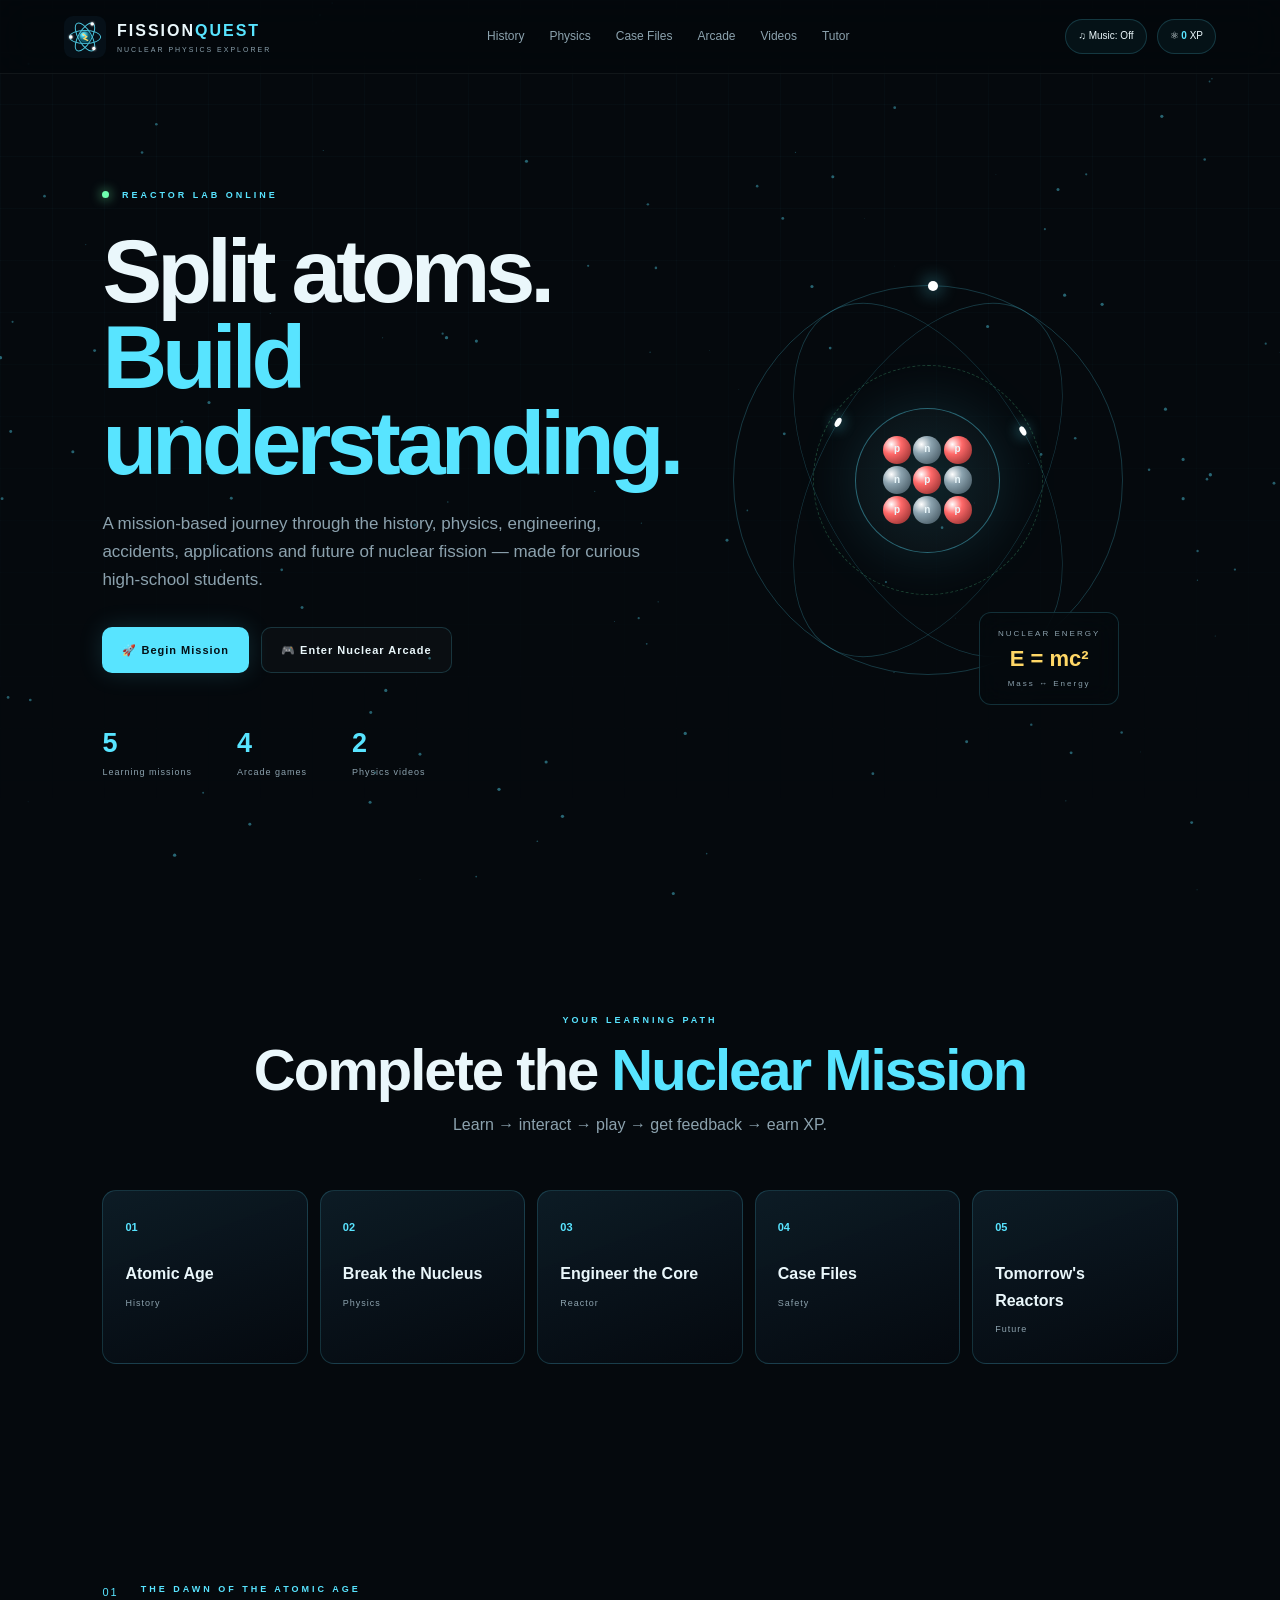
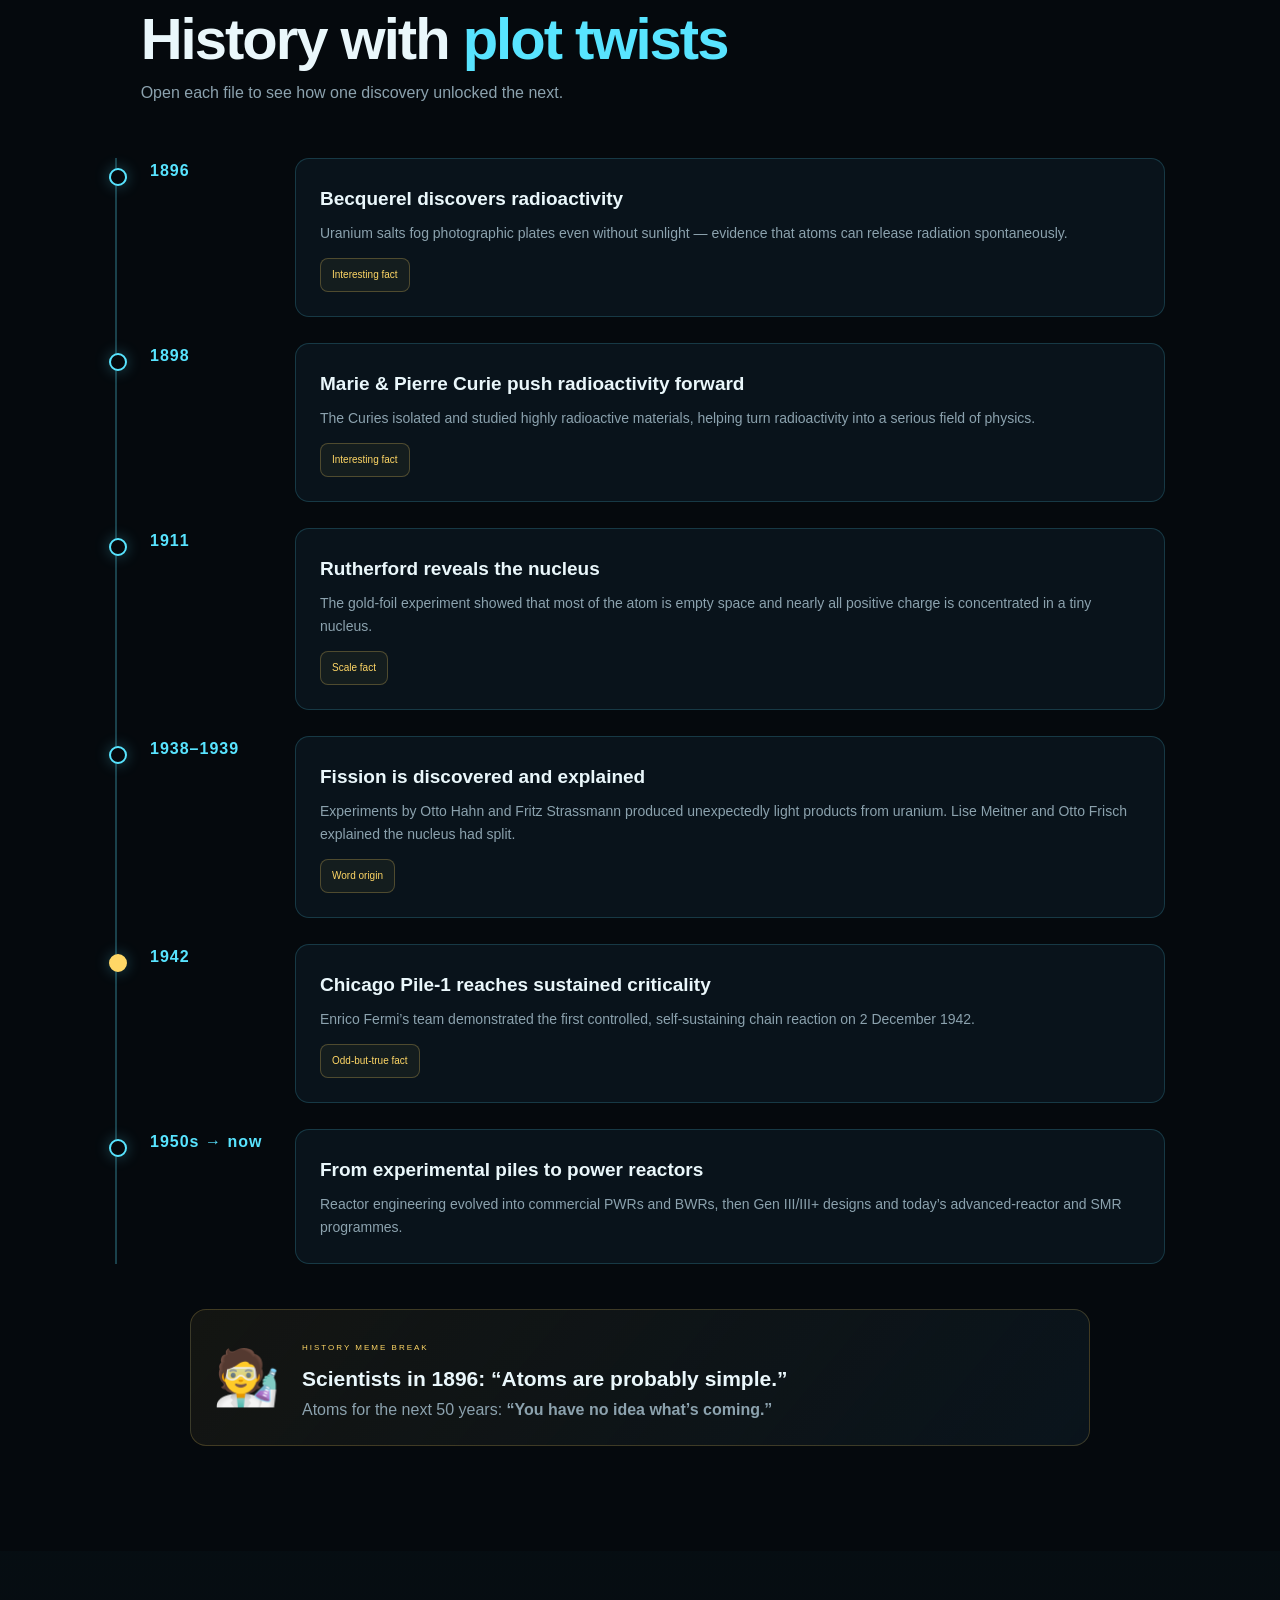
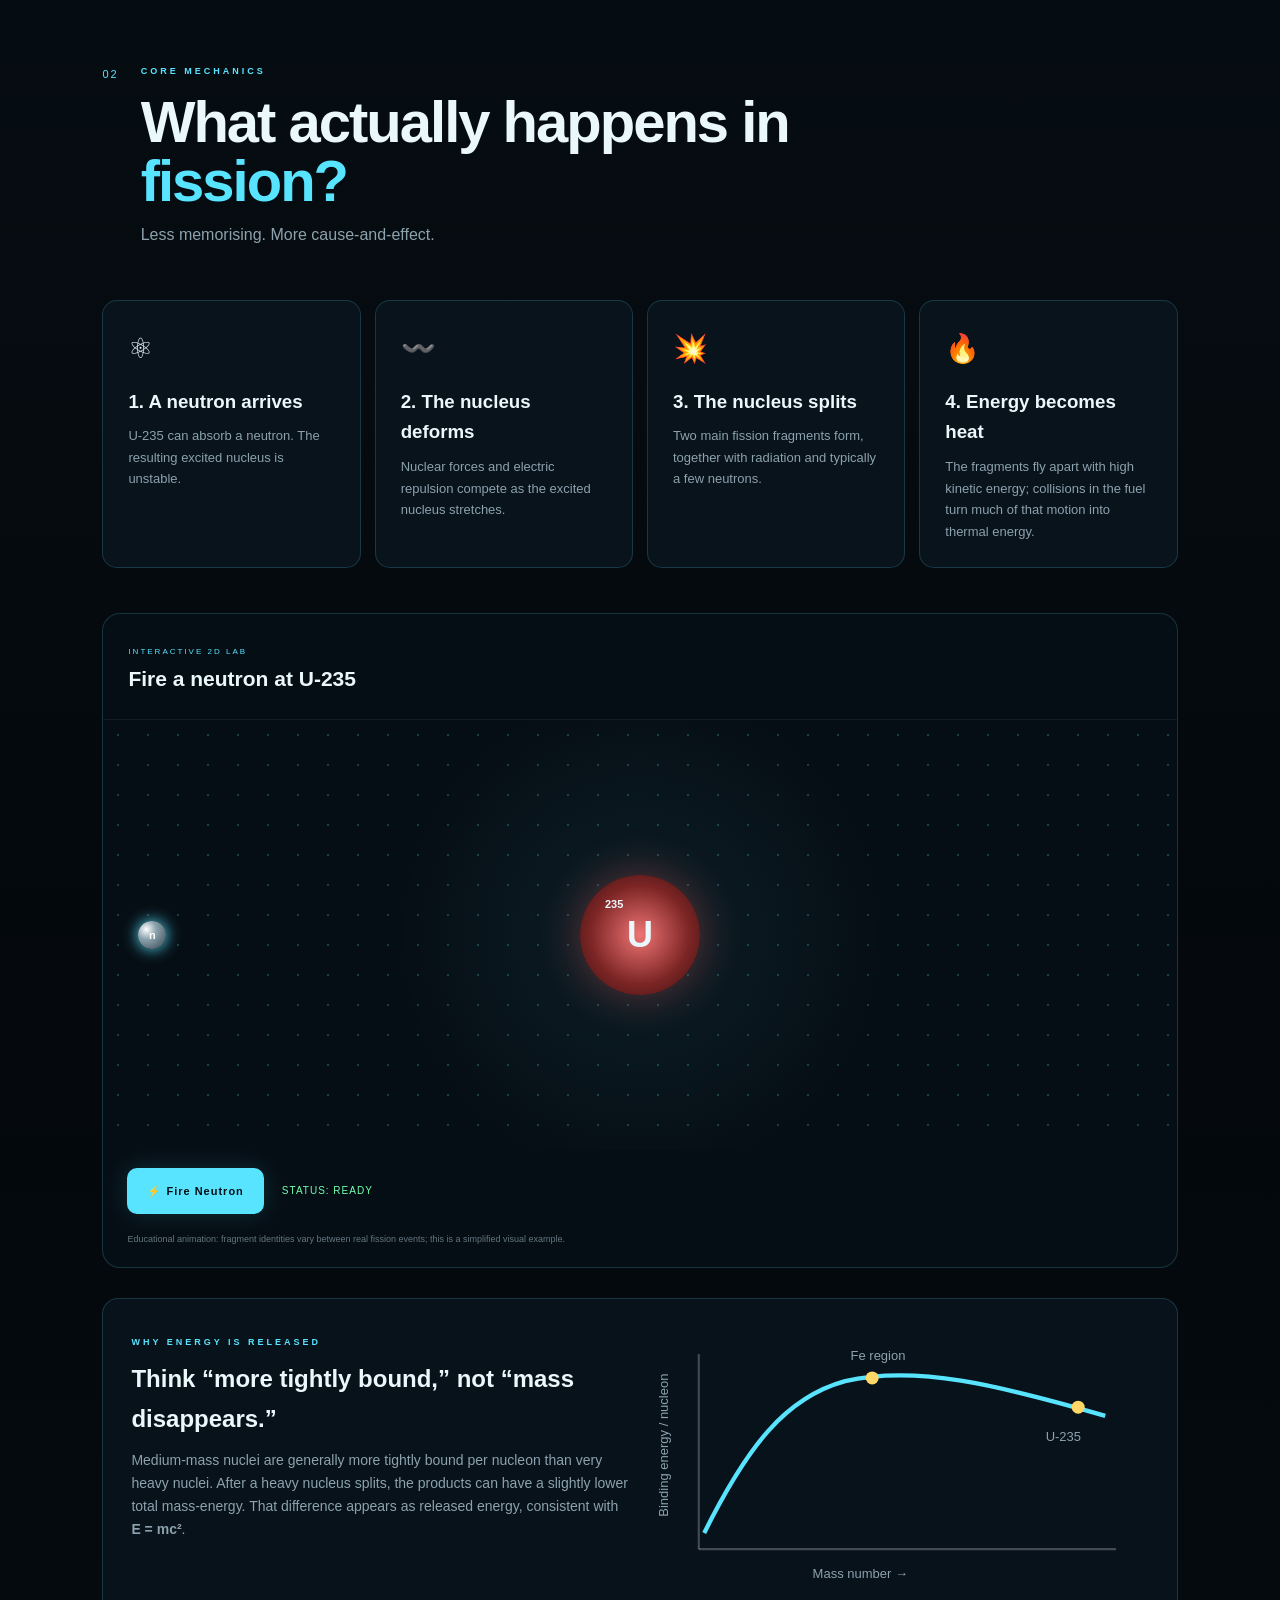
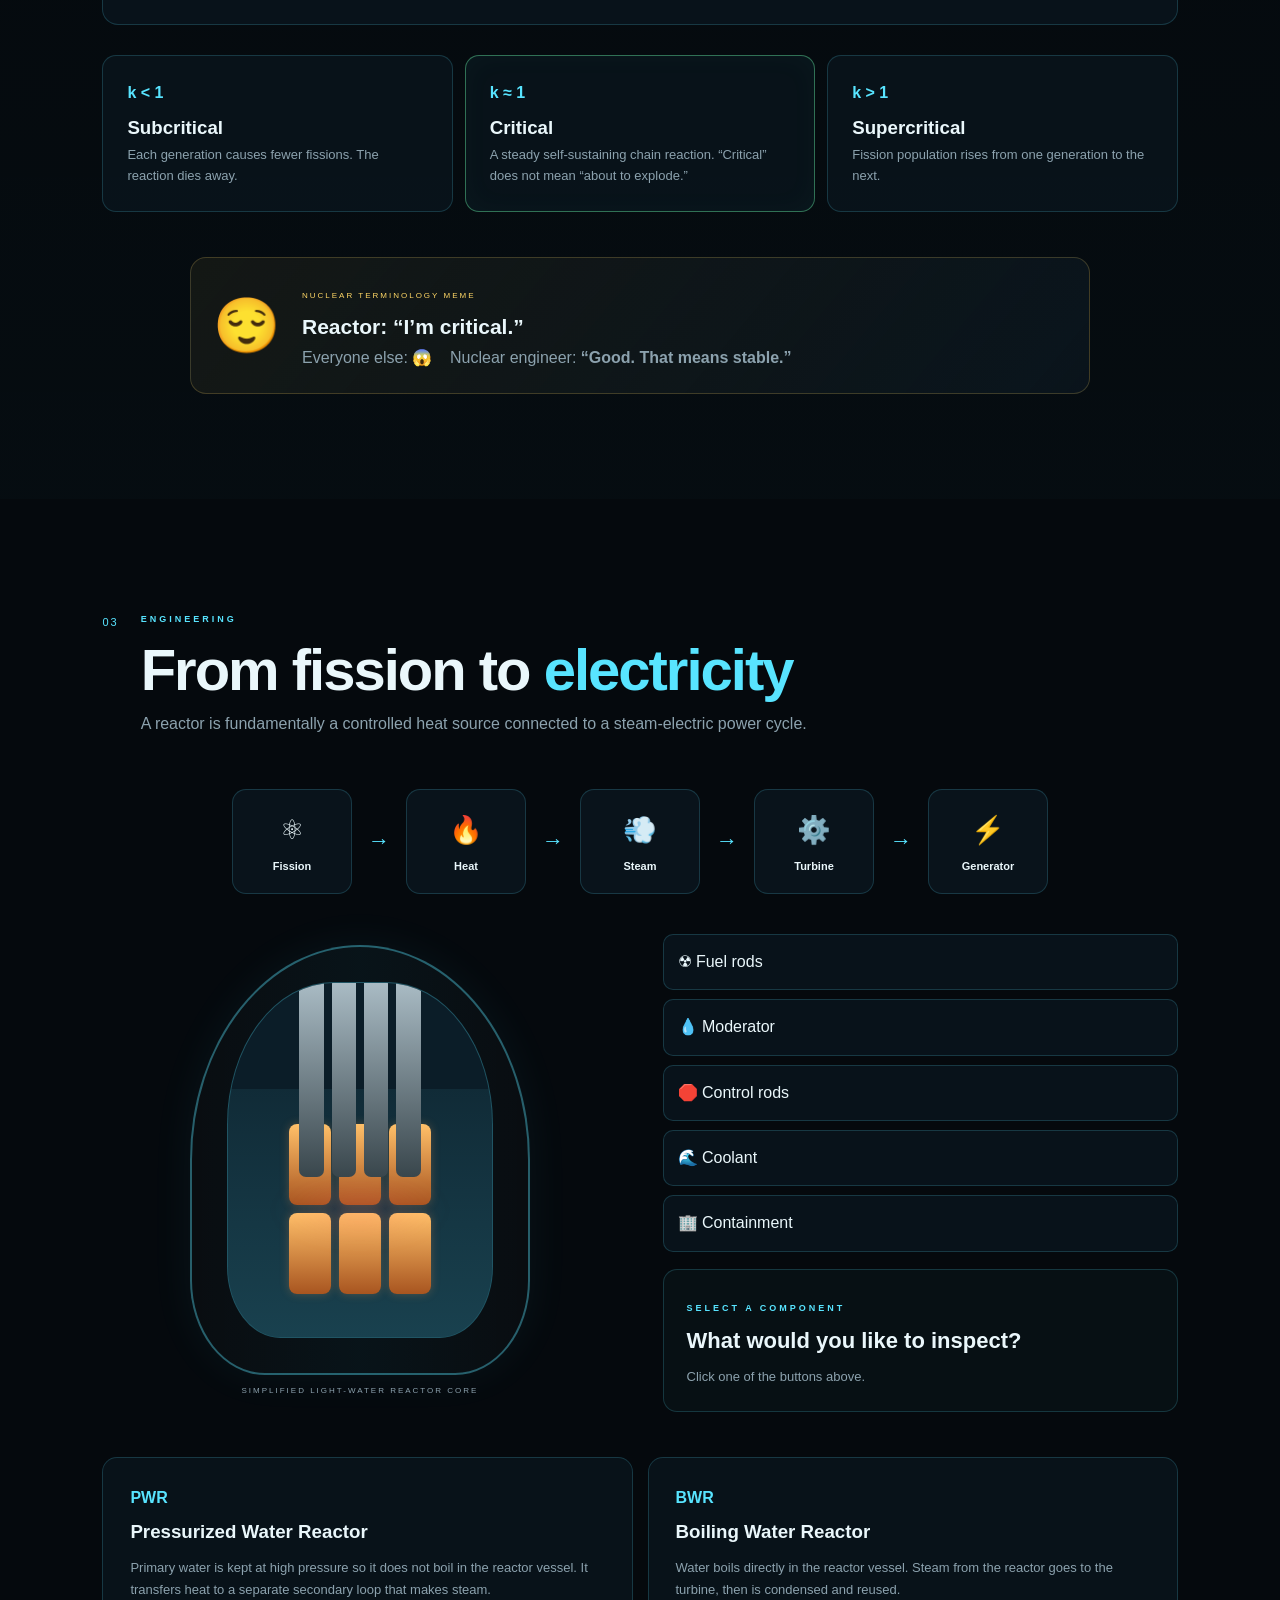
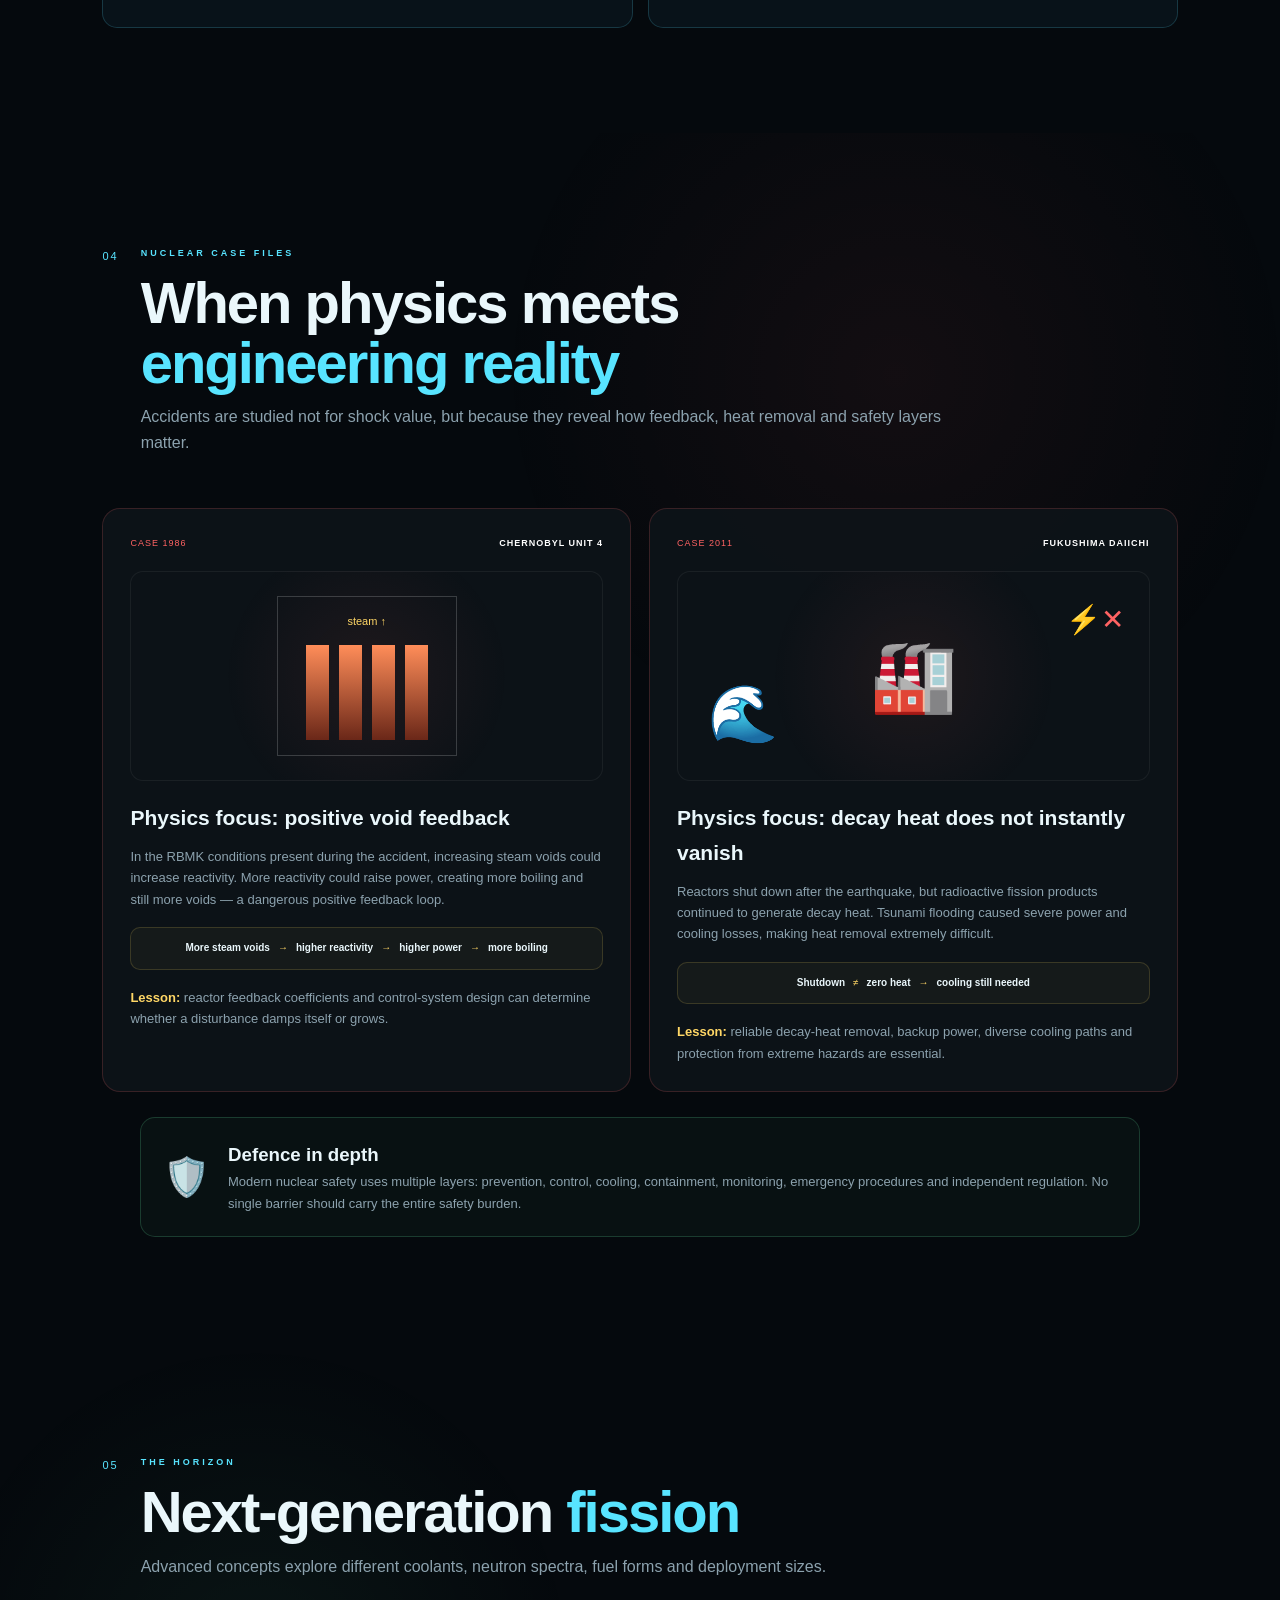
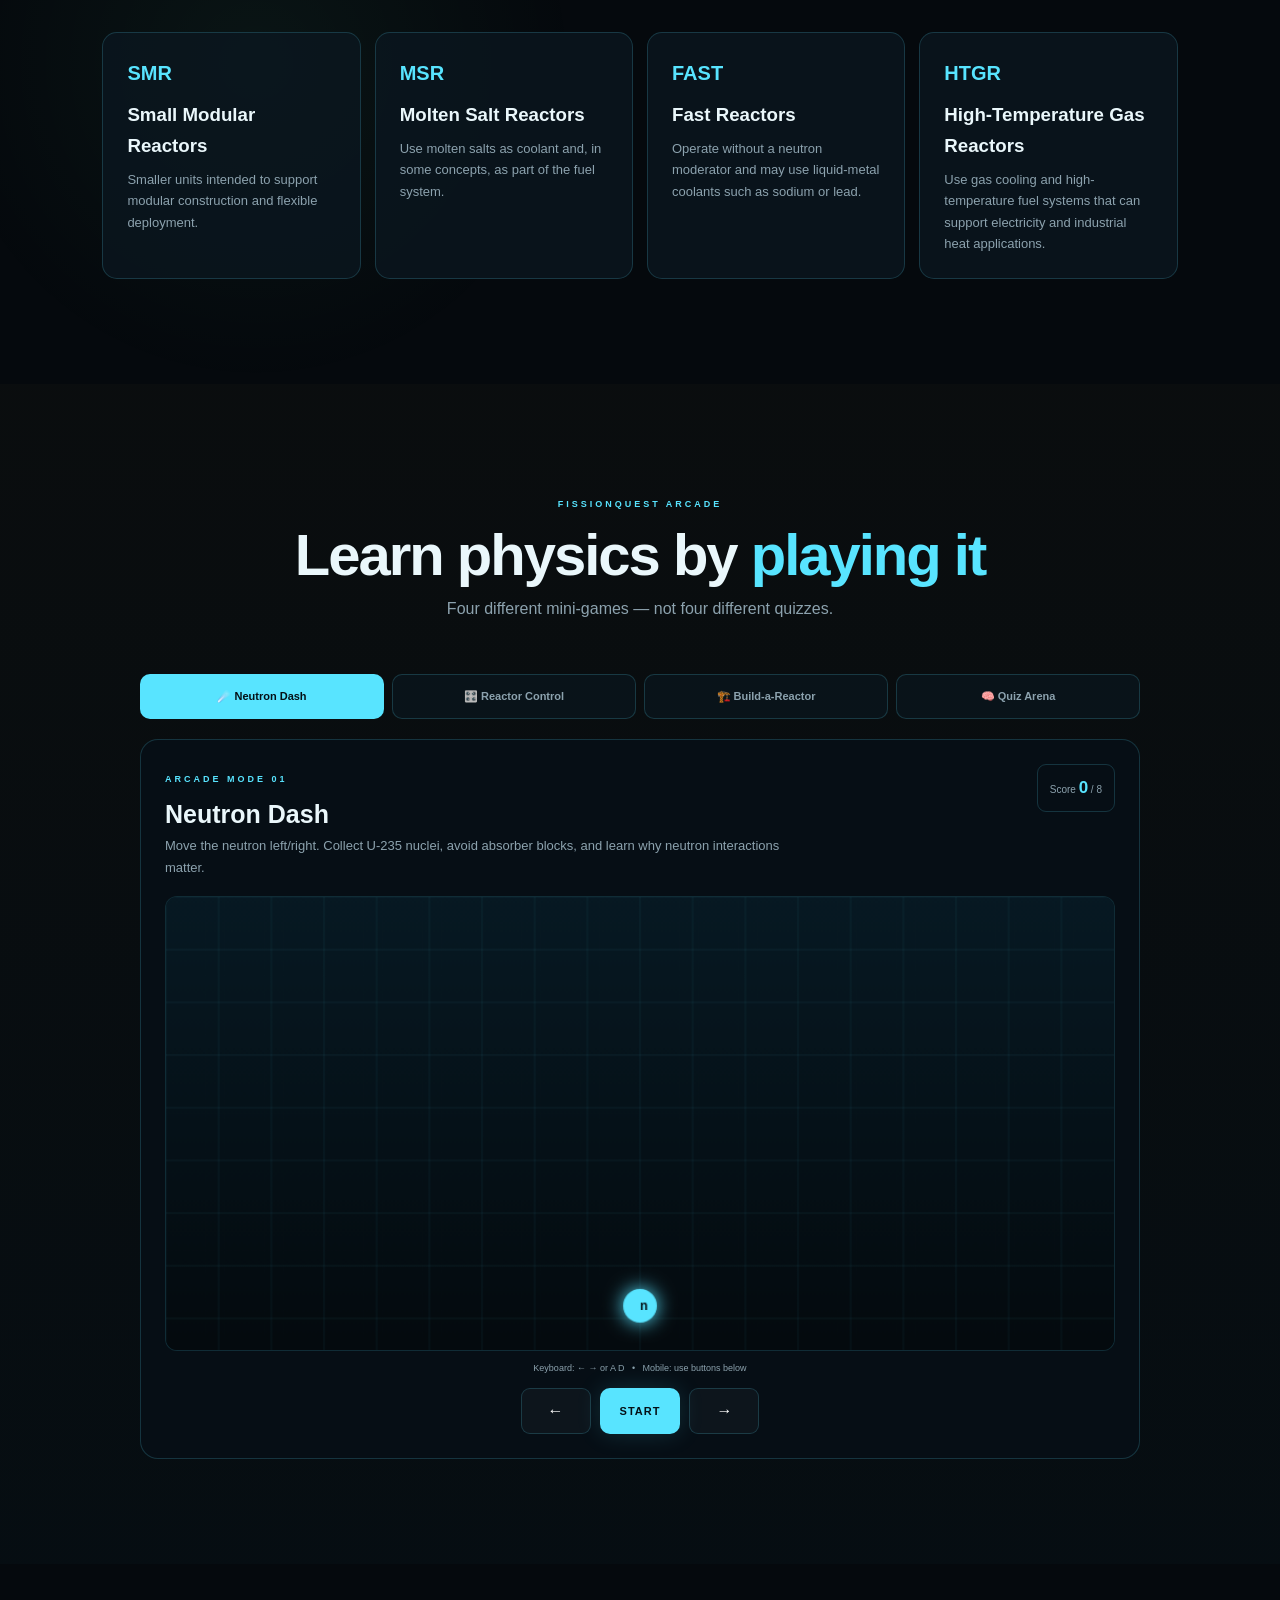
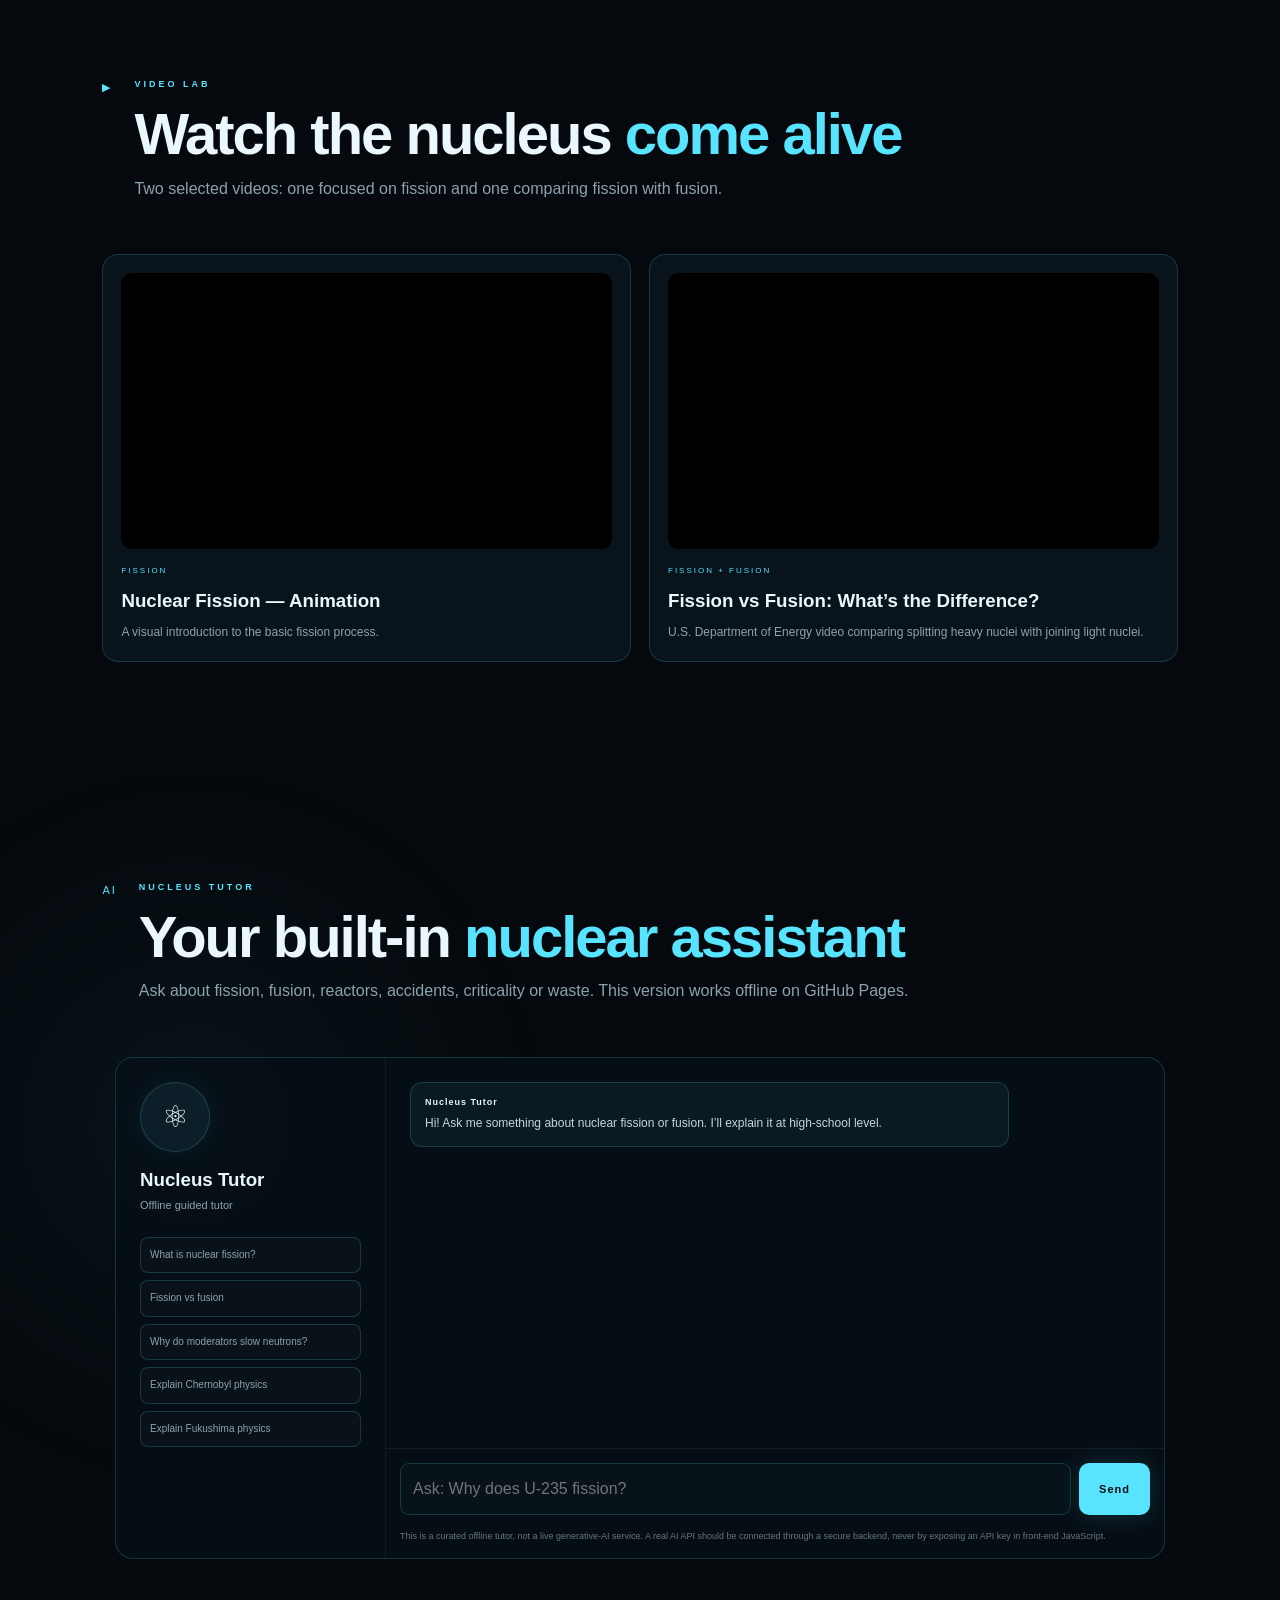
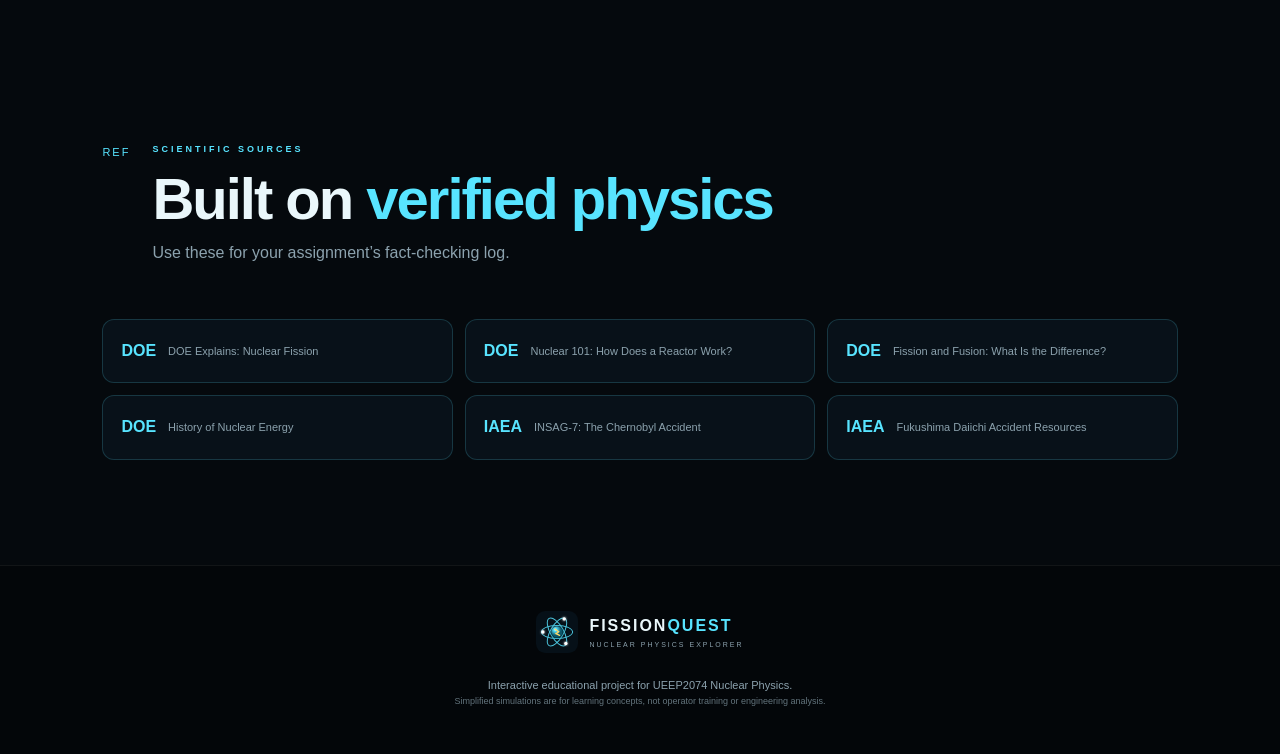
==== commit 917796c1: "Add files via upload" ====
--- a/index.html
+++ b/index.html
@@ -1,1204 +1,628 @@
-<!DOCTYPE html>
-<html lang="en">
-<head>
-    <meta charset="UTF-8">
-    <meta name="viewport" content="width=device-width, initial-scale=1.0">
-
-    <title>FissionQuest | Explore Nuclear Fission</title>
-
-    <meta name="description"
-          content="An interactive introduction to nuclear fission for high school students.">
-
-    <link rel="stylesheet" href="style.css">
-</head>
-
-<body>
-
-<!-- =========================
-     LOADING SCREEN
-========================= -->
-
-<div id="loadingScreen">
-    <div class="loader-atom">
-        <div class="loader-nucleus"></div>
-        <div class="loader-orbit orbit-a"></div>
-        <div class="loader-orbit orbit-b"></div>
-    </div>
-
-    <h2>INITIALIZING FISSIONQUEST</h2>
-    <p>Preparing nuclear physics mission...</p>
-</div>
-
-
-<!-- =========================
-     BACKGROUND
-========================= -->
-
-<div class="background-effects">
-    <div class="grid-overlay"></div>
-
-    <div class="particle p1"></div>
-    <div class="particle p2"></div>
-    <div class="particle p3"></div>
-    <div class="particle p4"></div>
-    <div class="particle p5"></div>
-    <div class="particle p6"></div>
-</div>
-
-
-<!-- =========================
-     NAVIGATION
-========================= -->
-
-<header class="navbar">
-
-    <div class="logo" onclick="scrollToSection('home')">
-
-        <div class="logo-icon">
-            <span class="nucleus-dot"></span>
-            <span class="electron e1"></span>
-            <span class="electron e2"></span>
-            <span class="electron e3"></span>
-        </div>
-
-        <div>
-            <strong>FISSION<span>QUEST</span></strong>
-            <small>NUCLEAR PHYSICS EXPLORER</small>
-        </div>
-
-    </div>
-
-    <nav id="navMenu">
-        <a href="#home">Home</a>
-        <a href="#missions">Missions</a>
-        <a href="#fission">Fission Lab</a>
-        <a href="#reactor">Reactor</a>
-        <a href="#challenge">Challenge</a>
-    </nav>
-
-    <div class="nav-right">
-
-        <div class="xp-display">
-            <span>⚛</span>
-            <strong id="xpValue">0</strong> XP
-        </div>
-
-        <button class="menu-button" onclick="toggleMenu()">☰</button>
-
-    </div>
-
-</header>
-
-
-<!-- =========================
-     HERO
-========================= -->
-
-<section id="home" class="hero">
-
-    <div class="hero-content">
-
-        <div class="status-badge">
-            <span class="status-dot"></span>
-            NUCLEAR PHYSICS ONLINE
-        </div>
-
-        <h1>
-            ENTER THE
-            <span>NUCLEAR WORLD</span>
-        </h1>
-
-        <p class="hero-subtitle">
-            Discover how atoms split, how chain reactions work,
-            and how nuclear reactors turn atomic energy into electricity.
-        </p>
-
-        <div class="hero-buttons">
-
-            <button class="primary-button"
-                    onclick="startMission()">
-                🚀 START MISSION
-            </button>
-
-            <button class="secondary-button"
-                    onclick="scrollToSection('fission')">
-                ⚛ EXPLORE FISSION
-            </button>
-
-        </div>
-
-        <div class="hero-stats">
-
-            <div>
-                <strong>5</strong>
-                <span>MISSIONS</span>
-            </div>
-
-            <div>
-                <strong>6+</strong>
-                <span>INTERACTIONS</span>
-            </div>
-
-            <div>
-                <strong>1</strong>
-                <span>FINAL CHALLENGE</span>
-            </div>
-
-        </div>
-
-    </div>
-
-
-    <!-- Animated atom -->
-
-    <div class="hero-visual">
-
-        <div class="atom-container">
-
-            <div class="atom-glow"></div>
-
-            <div class="orbit orbit-1"></div>
-            <div class="orbit orbit-2"></div>
-            <div class="orbit orbit-3"></div>
-
-            <div class="electron electron-1"></div>
-            <div class="electron electron-2"></div>
-            <div class="electron electron-3"></div>
-
-            <div class="nucleus">
-                <div class="proton"></div>
-                <div class="neutron"></div>
-                <div class="proton"></div>
-                <div class="neutron"></div>
-                <div class="proton"></div>
-                <div class="neutron"></div>
-                <div class="proton"></div>
-                <div class="neutron"></div>
-            </div>
-
-        </div>
-
-        <div class="energy-label">
-            <span>ENERGY</span>
-            <strong>E = mc²</strong>
-        </div>
-
-    </div>
-
-</section>
-
-
-<!-- =========================
-     INTRODUCTION
-========================= -->
-
-<section class="intro-section">
-
-    <div class="section-heading">
-
-        <div class="section-number">01</div>
-
-        <div>
-            <span class="eyebrow">YOUR MISSION</span>
-
-            <h2>
-                Why does a tiny nucleus
-                contain so much energy?
-            </h2>
-        </div>
-
-    </div>
-
-
-    <div class="intro-grid">
-
-        <div class="intro-card">
-
-            <div class="card-icon">🔬</div>
-
-            <h3>Explore</h3>
-
-            <p>
-                Learn what makes atomic nuclei stable or unstable,
-                and discover why some heavy nuclei can undergo fission.
-            </p>
-
-        </div>
-
-
-        <div class="intro-card highlight-card">
-
-            <div class="card-icon">⚛</div>
-
-            <h3>Experiment</h3>
-
-            <p>
-                Trigger a simplified nuclear chain reaction
-                and observe how one fission event can cause another.
-            </p>
-
-        </div>
-
-
-        <div class="intro-card">
-
-            <div class="card-icon">🏭</div>
-
-            <h3>Understand</h3>
-
-            <p>
-                Discover how nuclear reactors control the reaction
-                and convert nuclear energy into useful electricity.
-            </p>
-
-        </div>
-
-    </div>
-
-</section>
-
-
-<!-- =========================
-     MISSIONS
-========================= -->
-
-<section id="missions" class="missions-section">
-
-    <div class="section-heading center">
-
-        <span class="eyebrow">MISSION CONTROL</span>
-
-        <h2>Choose Your <span>Mission</span></h2>
-
-        <p>
-            Complete the missions to become a Nuclear Physics Explorer.
-        </p>
-
-    </div>
-
-
-    <div class="mission-grid">
-
-        <!-- Mission 1 -->
-
-        <article class="mission-card" data-mission="1">
-
-            <div class="mission-top">
-
-                <span class="mission-number">01</span>
-
-                <span class="mission-status">
-                    AVAILABLE
-                </span>
-
-            </div>
-
-            <div class="mission-icon">🔬</div>
-
-            <h3>The Atomic World</h3>
-
-            <p>
-                Enter the world of atoms and discover
-                what happens inside the nucleus.
-            </p>
-
-            <button onclick="completeMission(1)">
-                BEGIN MISSION →
-            </button>
-
-        </article>
-
-
-        <!-- Mission 2 -->
-
-        <article class="mission-card" data-mission="2">
-
-            <div class="mission-top">
-
-                <span class="mission-number">02</span>
-
-                <span class="mission-status">
-                    AVAILABLE
-                </span>
-
-            </div>
-
-            <div class="mission-icon">⚛</div>
-
-            <h3>Break the Nucleus</h3>
-
-            <p>
-                Learn about nuclear fission,
-                binding energy and chain reactions.
-            </p>
-
-            <button onclick="scrollToSection('fission')">
-                ENTER FISSION LAB →
-            </button>
-
-        </article>
-
-
-        <!-- Mission 3 -->
-
-        <article class="mission-card" data-mission="3">
-
-            <div class="mission-top">
-
-                <span class="mission-number">03</span>
-
-                <span class="mission-status">
-                    AVAILABLE
-                </span>
-
-            </div>
-
-            <div class="mission-icon">🏭</div>
-
-            <h3>Build the Reactor</h3>
-
-            <p>
-                Discover how fuel, moderators,
-                coolant and control rods work together.
-            </p>
-
-            <button onclick="scrollToSection('reactor')">
-                ENTER REACTOR LAB →
-            </button>
-
-        </article>
-
-
-        <!-- Mission 4 -->
-
-        <article class="mission-card" data-mission="4">
-
-            <div class="mission-top">
-
-                <span class="mission-number">04</span>
-
-                <span class="mission-status">
-                    AVAILABLE
-                </span>
-
-            </div>
-
-            <div class="mission-icon">🌍</div>
-
-            <h3>Power the World</h3>
-
-            <p>
-                Explore nuclear energy, radioactive waste,
-                safety and environmental considerations.
-            </p>
-
-            <button onclick="openInfo('impact')">
-                EXPLORE ENERGY →
-            </button>
-
-        </article>
-
-
-        <!-- Mission 5 -->
-
-        <article class="mission-card" data-mission="5">
-
-            <div class="mission-top">
-
-                <span class="mission-number">05</span>
-
-                <span class="mission-status">
-                    AVAILABLE
-                </span>
-
-            </div>
-
-            <div class="mission-icon">🚀</div>
-
-            <h3>The Nuclear Future</h3>
-
-            <p>
-                Explore modern reactor concepts
-                and the future of nuclear technology.
-            </p>
-
-            <button onclick="openInfo('future')">
-                EXPLORE FUTURE →
-            </button>
-
-        </article>
-
-    </div>
-
-</section>
-
-
-<!-- =========================
-     FISSION LAB
-========================= -->
-
-<section id="fission" class="fission-section">
-
-    <div class="section-heading">
-
-        <div class="section-number">02</div>
-
-        <div>
-
-            <span class="eyebrow">INTERACTIVE LAB</span>
-
-            <h2>Trigger Nuclear <span>Fission</span></h2>
-
-            <p>
-                See what happens when a neutron interacts
-                with a uranium-235 nucleus.
-            </p>
-
-        </div>
-
-    </div>
-
-
-    <div class="fission-lab">
-
-        <!-- Simulation -->
-
-        <div class="simulation-panel">
-
-            <div class="panel-header">
-
-                <div>
-                    <span>FISSION SIMULATOR</span>
-                    <h3>Uranium-235 Core</h3>
-                </div>
-
-                <div class="simulation-status"
-                     id="simulationStatus">
-                    READY
-                </div>
-
-            </div>
-
-
-            <div class="fission-stage" id="fissionStage">
-
-                <div class="neutron projectile"
-                     id="projectile">
-                    n
-                </div>
-
-                <div class="target-nucleus"
-                     id="targetNucleus">
-
-                    <span>U</span>
-                    <small>235</small>
-
-                </div>
-
-                <div class="fission-fragment fragment-left">
-                    Kr
-                </div>
-
-                <div class="fission-fragment fragment-right">
-                    Ba
-                </div>
-
-                <div class="reaction-neutron rn1">n</div>
-                <div class="reaction-neutron rn2">n</div>
-                <div class="reaction-neutron rn3">n</div>
-
-            </div>
-
-
-            <button class="fire-button"
-                    id="fireButton"
-                    onclick="triggerFission()">
-
-                ⚡ FIRE NEUTRON
-
-            </button>
-
-        </div>
-
-
-        <!-- Explanation -->
-
-        <div class="science-panel">
-
-            <span class="eyebrow">
-                WHAT JUST HAPPENED?
-            </span>
-
-            <h3>Nuclear Fission</h3>
-
-            <p>
-                Nuclear fission occurs when a heavy nucleus,
-                such as uranium-235, absorbs a neutron and
-                becomes unstable.
-            </p>
-
-            <div class="equation-box">
-
-                <span>SIMPLIFIED REACTION</span>
-
-                <strong>
-                    ²³⁵U + ¹n → Fission Fragments + 2–3n + Energy
-                </strong>
-
-            </div>
-
-            <div class="science-points">
-
-                <div>
-                    <span>01</span>
-                    <p>A neutron enters the uranium nucleus.</p>
-                </div>
-
-                <div>
-                    <span>02</span>
-                    <p>The nucleus becomes unstable and splits.</p>
-                </div>
-
-                <div>
-                    <span>03</span>
-                    <p>New neutrons and energy are released.</p>
-                </div>
-
-                <div>
-                    <span>04</span>
-                    <p>Those neutrons may trigger more fissions.</p>
-                </div>
-
-            </div>
-
-        </div>
-
-    </div>
-
-</section>
-
-
-<!-- =========================
-     CHAIN REACTION GAME
-========================= -->
-
-<section class="game-section">
-
-    <div class="game-header">
-
-        <span class="eyebrow">MINI GAME</span>
-
-        <h2>Chain Reaction <span>Challenge</span></h2>
-
-        <p>
-            Can you create a controlled chain reaction?
-        </p>
-
-    </div>
-
-
-    <div class="game-container">
-
-        <div class="game-info">
-
-            <div class="game-stat">
-
-                <span>GENERATION</span>
-
-                <strong id="generation">0</strong>
-
-            </div>
-
-            <div class="game-stat">
-
-                <span>NEUTRONS</span>
-
-                <strong id="neutronCount">1</strong>
-
-            </div>
-
-            <div class="game-stat">
-
-                <span>ENERGY</span>
-
-                <strong id="energyCount">0</strong>
-
-            </div>
-
-        </div>
-
-
-        <div class="chain-area" id="chainArea">
-
-            <div class="chain-core">
-                <span>U</span>
-            </div>
-
-        </div>
-
-
-        <div class="game-message"
-             id="gameMessage">
-
-            Fire the first neutron to begin.
-
-        </div>
-
-
-        <div class="game-controls">
-
-            <button class="primary-button"
-                    onclick="startChainReaction()">
-
-                ☢ START CHAIN REACTION
-
-            </button>
-
-            <button class="secondary-button"
-                    onclick="resetChainReaction()">
-
-                RESET
-
-            </button>
-
-        </div>
-
-    </div>
-
-</section>
-
-
-<!-- =========================
-     REACTOR
-========================= -->
-
-<section id="reactor" class="reactor-section">
-
-    <div class="section-heading center">
-
-        <span class="eyebrow">REACTOR LABORATORY</span>
-
-        <h2>Build Your <span>Nuclear Reactor</span></h2>
-
-        <p>
-            Click each component to discover its role.
-        </p>
-
-    </div>
-
-
-    <div class="reactor-layout">
-
-        <!-- Reactor visual -->
-
-        <div class="reactor-display">
-
-            <div class="reactor-title">
-                SIMPLIFIED REACTOR CORE
-            </div>
-
-            <div class="reactor-vessel">
-
-                <div class="reactor-core">
-
-                    <div class="fuel-rods">
-                        <span></span>
-                        <span></span>
-                        <span></span>
-                        <span></span>
-                        <span></span>
-                        <span></span>
-                    </div>
-
-                    <div class="control-rods">
-                        <span></span>
-                        <span></span>
-                        <span></span>
-                    </div>
-
-                    <div class="coolant"></div>
-
-                </div>
-
-            </div>
-
-            <div class="reactor-base"></div>
-
-        </div>
-
-
-        <!-- Components -->
-
-        <div class="component-list">
-
-            <button onclick="showComponent('fuel')">
-
-                <span class="component-icon">☢</span>
-
-                <span>
-                    <strong>Fuel</strong>
-                    <small>Uranium fuel rods</small>
-                </span>
-
-                <b>→</b>
-
-            </button>
-
-
-            <button onclick="showComponent('moderator')">
-
-                <span class="component-icon">💧</span>
-
-                <span>
-                    <strong>Moderator</strong>
-                    <small>Slows down neutrons</small>
-                </span>
-
-                <b>→</b>
-
-            </button>
-
-
-            <button onclick="showComponent('control')">
-
-                <span class="component-icon">🛑</span>
-
-                <span>
-                    <strong>Control Rods</strong>
-                    <small>Absorb neutrons</small>
-                </span>
-
-                <b>→</b>
-
-            </button>
-
-
-            <button onclick="showComponent('coolant')">
-
-                <span class="component-icon">🌊</span>
-
-                <span>
-                    <strong>Coolant</strong>
-                    <small>Transfers heat</small>
-                </span>
-
-                <b>→</b>
-
-            </button>
-
-
-            <button onclick="showComponent('containment')">
-
-                <span class="component-icon">🏢</span>
-
-                <span>
-                    <strong>Containment</strong>
-                    <small>Provides a protective barrier</small>
-                </span>
-
-                <b>→</b>
-
-            </button>
-
-        </div>
-
-    </div>
-
-
-    <div class="component-info"
-         id="componentInfo">
-
-        <span class="eyebrow">REACTOR COMPONENT</span>
-
-        <h3>Select a component</h3>
-
-        <p>
-            Click one of the reactor components
-            to learn what it does.
-        </p>
-
-    </div>
-
-</section>
-
-
-<!-- =========================
-     PWR / BWR
-========================= -->
-
-<section class="reactor-types">
-
-    <div class="section-heading center">
-
-        <span class="eyebrow">REACTOR TYPES</span>
-
-        <h2>PWR or <span>BWR?</span></h2>
-
-        <p>
-            Can you identify the reactor?
-        </p>
-
-    </div>
-
-
-    <div class="comparison-card">
-
-        <div class="comparison-description"
-             id="reactorQuestion">
-
-            <span class="question-number">
-                QUESTION 01
-            </span>
-
-            <h3>
-                In this reactor, water boils directly
-                inside the reactor vessel.
-            </h3>
-
-        </div>
-
-
-        <div class="comparison-buttons">
-
-            <button onclick="answerReactor('PWR')">
-                PWR
-            </button>
-
-            <button onclick="answerReactor('BWR')">
-                BWR
-            </button>
-
-        </div>
-
-
-        <div class="answer-feedback"
-             id="reactorFeedback">
-
-        </div>
-
-    </div>
-
-</section>
-
-
-<!-- =========================
-     ENERGY / IMPACT
-========================= -->
-
-<section id="impact" class="impact-section">
-
-    <div class="section-heading">
-
-        <div class="section-number">04</div>
-
-        <div>
-
-            <span class="eyebrow">ENERGY & SOCIETY</span>
-
-            <h2>Nuclear Energy and the <span>World</span></h2>
-
-        </div>
-
-    </div>
-
-
-    <div class="impact-grid">
-
-        <div class="impact-card">
-
-            <span class="impact-icon">⚡</span>
-
-            <h3>High Energy Density</h3>
-
-            <p>
-                Nuclear fuel contains a very large amount
-                of energy compared with the amount of fuel required.
-            </p>
-
-        </div>
-
-
-        <div class="impact-card">
-
-            <span class="impact-icon">🌱</span>
-
-            <h3>Low Operational Carbon</h3>
-
-            <p>
-                Nuclear power generation does not burn fossil fuel
-                during normal electricity production.
-            </p>
-
-        </div>
-
-
-        <div class="impact-card">
-
-            <span class="impact-icon">☢</span>
-
-            <h3>Radioactive Waste</h3>
-
-            <p>
-                Nuclear technologies produce radioactive materials
-                that require controlled handling and long-term management.
-            </p>
-
-        </div>
-
-
-        <div class="impact-card">
-
-            <span class="impact-icon">🛡</span>
-
-            <h3>Safety</h3>
-
-            <p>
-                Nuclear facilities use multiple engineered systems
-                and safety barriers to reduce risk.
-            </p>
-
-        </div>
-
-    </div>
-
-</section>
-
-
-<!-- =========================
-     FUTURE
-========================= -->
-
-<section id="future" class="future-section">
-
-    <div class="future-content">
-
-        <span class="eyebrow">MISSION 05</span>
-
-        <h2>
-            What will the
-            <span>nuclear future</span>
-            look like?
-        </h2>
-
-        <p>
-            Researchers are developing new reactor concepts
-            designed to improve efficiency, safety, flexibility
-            and fuel utilisation.
-        </p>
-
-        <div class="future-grid">
-
-            <div>
-                <strong>SMR</strong>
-                <span>Small Modular Reactors</span>
-            </div>
-
-            <div>
-                <strong>GEN IV</strong>
-                <span>Advanced Reactor Concepts</span>
-            </div>
-
-            <div>
-                <strong>MSR</strong>
-                <span>Molten Salt Reactors</span>
-            </div>
-
-            <div>
-                <strong>FAST</strong>
-                <span>Fast Neutron Reactors</span>
-            </div>
-
-        </div>
-
-    </div>
-
-</section>
-
-
-<!-- =========================
-     FINAL CHALLENGE
-========================= -->
-
-<section id="challenge" class="challenge-section">
-
-    <div class="challenge-header">
-
-        <span class="eyebrow">FINAL MISSION</span>
-
-        <h2>
-            Become a
-            <span>Nuclear Scientist</span>
-        </h2>
-
-        <p>
-            Test everything you've learned.
-        </p>
-
-    </div>
-
-
-    <div class="quiz-card">
-
-        <div class="quiz-progress">
-
-            <span id="quizProgress">
-                QUESTION 1 / 8
-            </span>
-
-            <div>
-                <div id="quizProgressBar"></div>
-            </div>
-
-        </div>
-
-
-        <div id="quizContent">
-
-            <h3 id="quizQuestion">
-                What is nuclear fission?
-            </h3>
-
-            <div id="quizOptions">
-
-                <button onclick="answerQuiz(0)">
-                    A. The joining of two light nuclei
-                </button>
-
-                <button onclick="answerQuiz(1)">
-                    B. The splitting of a heavy nucleus
-                </button>
-
-                <button onclick="answerQuiz(2)">
-                    C. The movement of electrons
-                </button>
-
-                <button onclick="answerQuiz(3)">
-                    D. The heating of a nucleus
-                </button>
-
-            </div>
-
-        </div>
-
-
-        <div class="quiz-feedback"
-             id="quizFeedback">
-        </div>
-
-    </div>
-
-</section>
-
-
-<!-- =========================
-     ACHIEVEMENT
-========================= -->
-
-<section class="achievement-section">
-
-    <div class="achievement-card">
-
-        <div class="achievement-icon">
-            🏆
-        </div>
-
-        <div>
-
-            <span class="eyebrow">
-                YOUR PROGRESS
-            </span>
-
-            <h2 id="rankTitle">
-                NUCLEAR EXPLORER
-            </h2>
-
-            <p id="rankDescription">
-                Complete activities and earn XP.
-            </p>
-
-        </div>
-
-        <div class="achievement-xp">
-
-            <strong id="finalXP">
-                0
-            </strong>
-
-            <span>XP</span>
-
-        </div>
-
-    </div>
-
-</section>
-
-
-<!-- =========================
-     FOOTER
-========================= -->
-
-<footer>
-
-    <div class="footer-logo">
-
-        <div class="logo-icon small">
-            <span class="nucleus-dot"></span>
-            <span class="electron e1"></span>
-            <span class="electron e2"></span>
-        </div>
-
-        <div>
-            <strong>FISSIONQUEST</strong>
-            <small>NUCLEAR PHYSICS EXPLORER</small>
-        </div>
-
-    </div>
-
-
-    <p>
-        An interactive educational website about nuclear fission.
-    </p>
-
-    <div class="footer-line"></div>
-
-    <small>
-        Created for educational purposes • Nuclear Physics Assignment
-    </small>
-
-</footer>
-
-
-<!-- =========================
-     INFO MODAL
-========================= -->
-
-<div class="modal"
-     id="infoModal">
-
-    <div class="modal-box">
-
-        <button class="modal-close"
-                onclick="closeModal()">
-            ×
-        </button>
-
-        <span class="eyebrow"
-              id="modalEyebrow">
-            INFORMATION
-        </span>
-
-        <h2 id="modalTitle">
-            Information
-        </h2>
-
-        <div id="modalContent"></div>
-
-    </div>
-
-</div>
-
-
-<script src="script.js"></script>
-
-</body>
-</html>+<!DOCTYPE html>
+<html lang="en">
+<head>
+  <meta charset="UTF-8" />
+  <meta name="viewport" content="width=device-width, initial-scale=1.0" />
+  <meta name="theme-color" content="#061018" />
+  <meta name="description" content="FissionQuest — a gamified nuclear fission learning experience for high school students." />
+  <title>FissionQuest | Nuclear Physics Explorer</title>
+  <link rel="icon" type="image/svg+xml" href="favicon.svg" />
+  <link rel="stylesheet" href="style.css" />
+</head>
+<body>
+  <div id="bootScreen" class="boot-screen">
+    <div class="boot-mark">
+      <span></span><span></span><span></span>
+      <b>⚛</b>
+    </div>
+    <h1>FISSIONQUEST</h1>
+    <p>Loading reactor lab...</p>
+  </div>
+
+  <canvas id="starField" class="star-field" aria-hidden="true"></canvas>
+  <div class="grid-bg" aria-hidden="true"></div>
+
+  <header class="topbar">
+    <a class="brand" href="#home" aria-label="FissionQuest home">
+      <img src="favicon.svg" alt="" />
+      <div>
+        <strong>FISSION<span>QUEST</span></strong>
+        <small>NUCLEAR PHYSICS EXPLORER</small>
+      </div>
+    </a>
+
+    <nav id="mainNav">
+      <a href="#history">History</a>
+      <a href="#physics">Physics</a>
+      <a href="#accidents">Case Files</a>
+      <a href="#games">Arcade</a>
+      <a href="#videos">Videos</a>
+      <a href="#tutor">Tutor</a>
+    </nav>
+
+    <div class="top-actions">
+      <button id="musicBtn" class="chip" type="button" title="Toggle original reactor synth">♫ Music: Off</button>
+      <div class="xp-pill">⚛ <b id="xpTop">0</b> XP</div>
+      <button id="menuBtn" class="menu-btn" type="button">☰</button>
+    </div>
+  </header>
+
+  <main>
+    <section id="home" class="hero">
+      <div class="hero-copy reveal">
+        <span class="kicker"><i></i> REACTOR LAB ONLINE</span>
+        <h1>Split atoms.<br><span>Build understanding.</span></h1>
+        <p>
+          A mission-based journey through the history, physics, engineering, accidents,
+          applications and future of nuclear fission — made for curious high-school students.
+        </p>
+
+        <div class="hero-buttons">
+          <a class="btn primary" href="#history">🚀 Begin Mission</a>
+          <a class="btn ghost" href="#games">🎮 Enter Nuclear Arcade</a>
+        </div>
+
+        <div class="hero-stats">
+          <div><b>5</b><span>Learning missions</span></div>
+          <div><b>4</b><span>Arcade games</span></div>
+          <div><b>2</b><span>Physics videos</span></div>
+        </div>
+      </div>
+
+      <div class="hero-reactor reveal">
+        <div class="atom-orbit o1"><i></i></div>
+        <div class="atom-orbit o2"><i></i></div>
+        <div class="atom-orbit o3"><i></i></div>
+        <div class="hero-nucleus">
+          <span class="p">p</span><span class="n">n</span><span class="p">p</span>
+          <span class="n">n</span><span class="p">p</span><span class="n">n</span>
+          <span class="p">p</span><span class="n">n</span><span class="p">p</span>
+        </div>
+        <div class="scan-ring"></div>
+        <div class="hero-readout">
+          <small>NUCLEAR ENERGY</small>
+          <b>E = mc²</b>
+          <span>Mass ↔ Energy</span>
+        </div>
+      </div>
+    </section>
+
+    <section class="mission-map section-shell">
+      <div class="section-head center reveal">
+        <span class="eyebrow">YOUR LEARNING PATH</span>
+        <h2>Complete the <span>Nuclear Mission</span></h2>
+        <p>Learn → interact → play → get feedback → earn XP.</p>
+      </div>
+
+      <div class="mission-track reveal">
+        <a href="#history"><b>01</b><span>Atomic Age</span><em>History</em></a>
+        <a href="#physics"><b>02</b><span>Break the Nucleus</span><em>Physics</em></a>
+        <a href="#reactor"><b>03</b><span>Engineer the Core</span><em>Reactor</em></a>
+        <a href="#accidents"><b>04</b><span>Case Files</span><em>Safety</em></a>
+        <a href="#future"><b>05</b><span>Tomorrow's Reactors</span><em>Future</em></a>
+      </div>
+    </section>
+
+    <section id="history" class="section-shell">
+      <div class="section-head reveal">
+        <span class="chapter-no">01</span>
+        <div>
+          <span class="eyebrow">THE DAWN OF THE ATOMIC AGE</span>
+          <h2>History with <span>plot twists</span></h2>
+          <p>Open each file to see how one discovery unlocked the next.</p>
+        </div>
+      </div>
+
+      <div class="timeline">
+        <article class="timeline-item reveal">
+          <time>1896</time>
+          <div>
+            <h3>Becquerel discovers radioactivity</h3>
+            <p>Uranium salts fog photographic plates even without sunlight — evidence that atoms can release radiation spontaneously.</p>
+            <button class="fact-btn" data-fact="Becquerel’s accidental discovery helped overturn the idea that atoms were indivisible and unchanging.">Interesting fact</button>
+          </div>
+        </article>
+
+        <article class="timeline-item reveal">
+          <time>1898</time>
+          <div>
+            <h3>Marie & Pierre Curie push radioactivity forward</h3>
+            <p>The Curies isolated and studied highly radioactive materials, helping turn radioactivity into a serious field of physics.</p>
+            <button class="fact-btn" data-fact="Marie Curie became the first person to win Nobel Prizes in two different scientific fields.">Interesting fact</button>
+          </div>
+        </article>
+
+        <article class="timeline-item reveal">
+          <time>1911</time>
+          <div>
+            <h3>Rutherford reveals the nucleus</h3>
+            <p>The gold-foil experiment showed that most of the atom is empty space and nearly all positive charge is concentrated in a tiny nucleus.</p>
+            <button class="fact-btn" data-fact="If an atom were the size of a stadium, its nucleus would be tiny compared with the stadium itself.">Scale fact</button>
+          </div>
+        </article>
+
+        <article class="timeline-item reveal">
+          <time>1938–1939</time>
+          <div>
+            <h3>Fission is discovered and explained</h3>
+            <p>Experiments by Otto Hahn and Fritz Strassmann produced unexpectedly light products from uranium. Lise Meitner and Otto Frisch explained the nucleus had split.</p>
+            <button class="fact-btn" data-fact="The name “fission” was borrowed from biology, where it describes one object splitting into parts.">Word origin</button>
+          </div>
+        </article>
+
+        <article class="timeline-item reveal hot">
+          <time>1942</time>
+          <div>
+            <h3>Chicago Pile-1 reaches sustained criticality</h3>
+            <p>Enrico Fermi’s team demonstrated the first controlled, self-sustaining chain reaction on 2 December 1942.</p>
+            <button class="fact-btn" data-fact="Chicago Pile-1 was built under stadium stands. DOE notes that instruments had names inspired by Winnie-the-Pooh characters: Piglet, Tigger and Pooh.">Odd-but-true fact</button>
+          </div>
+        </article>
+
+        <article class="timeline-item reveal">
+          <time>1950s → now</time>
+          <div>
+            <h3>From experimental piles to power reactors</h3>
+            <p>Reactor engineering evolved into commercial PWRs and BWRs, then Gen III/III+ designs and today’s advanced-reactor and SMR programmes.</p>
+          </div>
+        </article>
+      </div>
+
+      <div class="meme-panel reveal">
+        <div class="meme-face">🧑‍🔬</div>
+        <div>
+          <small>HISTORY MEME BREAK</small>
+          <h3>Scientists in 1896: “Atoms are probably simple.”</h3>
+          <p>Atoms for the next 50 years: <b>“You have no idea what’s coming.”</b></p>
+        </div>
+      </div>
+    </section>
+
+    <section id="physics" class="section-shell alt-bg">
+      <div class="section-head reveal">
+        <span class="chapter-no">02</span>
+        <div>
+          <span class="eyebrow">CORE MECHANICS</span>
+          <h2>What actually happens in <span>fission?</span></h2>
+          <p>Less memorising. More cause-and-effect.</p>
+        </div>
+      </div>
+
+      <div class="concept-grid">
+        <article class="concept-card reveal">
+          <span>⚛</span>
+          <h3>1. A neutron arrives</h3>
+          <p>U-235 can absorb a neutron. The resulting excited nucleus is unstable.</p>
+        </article>
+        <article class="concept-card reveal">
+          <span>〰️</span>
+          <h3>2. The nucleus deforms</h3>
+          <p>Nuclear forces and electric repulsion compete as the excited nucleus stretches.</p>
+        </article>
+        <article class="concept-card reveal">
+          <span>💥</span>
+          <h3>3. The nucleus splits</h3>
+          <p>Two main fission fragments form, together with radiation and typically a few neutrons.</p>
+        </article>
+        <article class="concept-card reveal">
+          <span>🔥</span>
+          <h3>4. Energy becomes heat</h3>
+          <p>The fragments fly apart with high kinetic energy; collisions in the fuel turn much of that motion into thermal energy.</p>
+        </article>
+      </div>
+
+      <div class="fission-lab reveal">
+        <div class="lab-title">
+          <span>INTERACTIVE 2D LAB</span>
+          <h3>Fire a neutron at U-235</h3>
+        </div>
+        <div id="fissionStage" class="fission-stage">
+          <div id="incomingNeutron" class="incoming-neutron">n</div>
+          <div id="u235" class="u235"><small>235</small>U</div>
+          <div class="frag frag-a">Kr</div>
+          <div class="frag frag-b">Ba</div>
+          <div class="out-n out1">n</div>
+          <div class="out-n out2">n</div>
+          <div class="out-n out3">n</div>
+          <div class="energy-burst"></div>
+        </div>
+        <div class="lab-controls">
+          <button id="fireFission" class="btn primary">⚡ Fire Neutron</button>
+          <span id="fissionReadout">STATUS: READY</span>
+        </div>
+        <p class="tiny-note">Educational animation: fragment identities vary between real fission events; this is a simplified visual example.</p>
+      </div>
+
+      <div class="binding-card reveal">
+        <div>
+          <span class="eyebrow">WHY ENERGY IS RELEASED</span>
+          <h3>Think “more tightly bound,” not “mass disappears.”</h3>
+          <p>
+            Medium-mass nuclei are generally more tightly bound per nucleon than very heavy nuclei.
+            After a heavy nucleus splits, the products can have a slightly lower total mass-energy.
+            That difference appears as released energy, consistent with <b>E = mc²</b>.
+          </p>
+        </div>
+        <div class="binding-visual">
+          <svg viewBox="0 0 460 240" role="img" aria-label="Simplified binding energy curve">
+            <line x1="45" y1="205" x2="430" y2="205"></line>
+            <line x1="45" y1="205" x2="45" y2="25"></line>
+            <path d="M50 190 C90 110, 125 65, 180 50 C245 35, 320 53, 420 82"></path>
+            <circle cx="205" cy="47" r="6"></circle>
+            <circle cx="395" cy="74" r="6"></circle>
+            <text x="185" y="30">Fe region</text>
+            <text x="365" y="105">U-235</text>
+            <text x="150" y="232">Mass number →</text>
+            <text transform="translate(17,175) rotate(-90)">Binding energy / nucleon</text>
+          </svg>
+        </div>
+      </div>
+
+      <div class="criticality-grid reveal">
+        <article><b>k &lt; 1</b><h3>Subcritical</h3><p>Each generation causes fewer fissions. The reaction dies away.</p></article>
+        <article class="critical"><b>k ≈ 1</b><h3>Critical</h3><p>A steady self-sustaining chain reaction. “Critical” does not mean “about to explode.”</p></article>
+        <article><b>k &gt; 1</b><h3>Supercritical</h3><p>Fission population rises from one generation to the next.</p></article>
+      </div>
+
+      <div class="meme-panel reveal">
+        <div class="meme-face">😌</div>
+        <div>
+          <small>NUCLEAR TERMINOLOGY MEME</small>
+          <h3>Reactor: “I’m critical.”</h3>
+          <p>Everyone else: 😱 &nbsp;&nbsp; Nuclear engineer: <b>“Good. That means stable.”</b></p>
+        </div>
+      </div>
+    </section>
+
+    <section id="reactor" class="section-shell">
+      <div class="section-head reveal">
+        <span class="chapter-no">03</span>
+        <div>
+          <span class="eyebrow">ENGINEERING</span>
+          <h2>From fission to <span>electricity</span></h2>
+          <p>A reactor is fundamentally a controlled heat source connected to a steam-electric power cycle.</p>
+        </div>
+      </div>
+
+      <div class="energy-chain reveal">
+        <div>⚛<b>Fission</b></div><i>→</i>
+        <div>🔥<b>Heat</b></div><i>→</i>
+        <div>💨<b>Steam</b></div><i>→</i>
+        <div>⚙️<b>Turbine</b></div><i>→</i>
+        <div>⚡<b>Generator</b></div>
+      </div>
+
+      <div class="reactor-explorer reveal">
+        <div class="reactor-diagram">
+          <div class="containment-shell">
+            <div class="pressure-vessel">
+              <div class="control-bank"><i></i><i></i><i></i><i></i></div>
+              <div class="water-zone"></div>
+              <div class="fuel-bank"><i></i><i></i><i></i><i></i><i></i><i></i></div>
+              <span class="core-glow"></span>
+            </div>
+          </div>
+          <small>SIMPLIFIED LIGHT-WATER REACTOR CORE</small>
+        </div>
+
+        <div class="component-tabs">
+          <button data-comp="fuel">☢ Fuel rods</button>
+          <button data-comp="moderator">💧 Moderator</button>
+          <button data-comp="control">🛑 Control rods</button>
+          <button data-comp="coolant">🌊 Coolant</button>
+          <button data-comp="containment">🏢 Containment</button>
+          <div id="componentInfo" class="component-info">
+            <span class="eyebrow">SELECT A COMPONENT</span>
+            <h3>What would you like to inspect?</h3>
+            <p>Click one of the buttons above.</p>
+          </div>
+        </div>
+      </div>
+
+      <div class="pwr-bwr reveal">
+        <article>
+          <span>PWR</span>
+          <h3>Pressurized Water Reactor</h3>
+          <p>Primary water is kept at high pressure so it does not boil in the reactor vessel. It transfers heat to a separate secondary loop that makes steam.</p>
+        </article>
+        <article>
+          <span>BWR</span>
+          <h3>Boiling Water Reactor</h3>
+          <p>Water boils directly in the reactor vessel. Steam from the reactor goes to the turbine, then is condensed and reused.</p>
+        </article>
+      </div>
+    </section>
+
+    <section id="accidents" class="section-shell danger-bg">
+      <div class="section-head reveal">
+        <span class="chapter-no">04</span>
+        <div>
+          <span class="eyebrow">NUCLEAR CASE FILES</span>
+          <h2>When physics meets <span>engineering reality</span></h2>
+          <p>Accidents are studied not for shock value, but because they reveal how feedback, heat removal and safety layers matter.</p>
+        </div>
+      </div>
+
+      <div class="case-grid">
+        <article class="case-card reveal">
+          <header><span>CASE 1986</span><b>CHERNOBYL UNIT 4</b></header>
+          <div class="case-visual chernobyl">
+            <div class="rbmk-core">
+              <span>steam ↑</span>
+              <i></i><i></i><i></i><i></i>
+            </div>
+          </div>
+          <h3>Physics focus: positive void feedback</h3>
+          <p>
+            In the RBMK conditions present during the accident, increasing steam voids could increase reactivity.
+            More reactivity could raise power, creating more boiling and still more voids — a dangerous positive feedback loop.
+          </p>
+          <div class="feedback-loop">
+            <b>More steam voids</b><i>→</i><b>higher reactivity</b><i>→</i><b>higher power</b><i>→</i><b>more boiling</b>
+          </div>
+          <p class="case-lesson"><strong>Lesson:</strong> reactor feedback coefficients and control-system design can determine whether a disturbance damps itself or grows.</p>
+        </article>
+
+        <article class="case-card reveal">
+          <header><span>CASE 2011</span><b>FUKUSHIMA DAIICHI</b></header>
+          <div class="case-visual fukushima">
+            <div class="wave">🌊</div>
+            <div class="plant">🏭</div>
+            <div class="power-off">⚡✕</div>
+          </div>
+          <h3>Physics focus: decay heat does not instantly vanish</h3>
+          <p>
+            Reactors shut down after the earthquake, but radioactive fission products continued to generate decay heat.
+            Tsunami flooding caused severe power and cooling losses, making heat removal extremely difficult.
+          </p>
+          <div class="feedback-loop">
+            <b>Shutdown</b><i>≠</i><b>zero heat</b><i>→</i><b>cooling still needed</b>
+          </div>
+          <p class="case-lesson"><strong>Lesson:</strong> reliable decay-heat removal, backup power, diverse cooling paths and protection from extreme hazards are essential.</p>
+        </article>
+      </div>
+
+      <div class="safety-note reveal">
+        <span>🛡️</span>
+        <div>
+          <h3>Defence in depth</h3>
+          <p>Modern nuclear safety uses multiple layers: prevention, control, cooling, containment, monitoring, emergency procedures and independent regulation. No single barrier should carry the entire safety burden.</p>
+        </div>
+      </div>
+    </section>
+
+    <section id="future" class="section-shell future-bg">
+      <div class="section-head reveal">
+        <span class="chapter-no">05</span>
+        <div>
+          <span class="eyebrow">THE HORIZON</span>
+          <h2>Next-generation <span>fission</span></h2>
+          <p>Advanced concepts explore different coolants, neutron spectra, fuel forms and deployment sizes.</p>
+        </div>
+      </div>
+
+      <div class="future-cards">
+        <article class="reveal"><b>SMR</b><h3>Small Modular Reactors</h3><p>Smaller units intended to support modular construction and flexible deployment.</p></article>
+        <article class="reveal"><b>MSR</b><h3>Molten Salt Reactors</h3><p>Use molten salts as coolant and, in some concepts, as part of the fuel system.</p></article>
+        <article class="reveal"><b>FAST</b><h3>Fast Reactors</h3><p>Operate without a neutron moderator and may use liquid-metal coolants such as sodium or lead.</p></article>
+        <article class="reveal"><b>HTGR</b><h3>High-Temperature Gas Reactors</h3><p>Use gas cooling and high-temperature fuel systems that can support electricity and industrial heat applications.</p></article>
+      </div>
+    </section>
+
+    <section id="games" class="section-shell arcade-bg">
+      <div class="section-head center reveal">
+        <span class="eyebrow">FISSIONQUEST ARCADE</span>
+        <h2>Learn physics by <span>playing it</span></h2>
+        <p>Four different mini-games — not four different quizzes.</p>
+      </div>
+
+      <div class="game-tabs reveal">
+        <button class="game-tab active" data-game="neutronDash">☄️ Neutron Dash</button>
+        <button class="game-tab" data-game="rodControl">🎛️ Reactor Control</button>
+        <button class="game-tab" data-game="reactorBuild">🏗️ Build-a-Reactor</button>
+        <button class="game-tab" data-game="quizArena">🧠 Quiz Arena</button>
+      </div>
+
+      <div id="neutronDash" class="game-panel active reveal">
+        <div class="game-intro">
+          <div>
+            <span class="eyebrow">ARCADE MODE 01</span>
+            <h3>Neutron Dash</h3>
+            <p>Move the neutron left/right. Collect U-235 nuclei, avoid absorber blocks, and learn why neutron interactions matter.</p>
+          </div>
+          <div class="scorebox">Score <b id="dashScore">0</b> / 8</div>
+        </div>
+        <canvas id="dashCanvas" width="900" height="430"></canvas>
+        <div class="game-help">Keyboard: ← → or A D &nbsp; • &nbsp; Mobile: use buttons below</div>
+        <div class="mobile-controls">
+          <button id="dashLeft">←</button><button id="dashStart" class="btn primary">START</button><button id="dashRight">→</button>
+        </div>
+      </div>
+
+      <div id="rodControl" class="game-panel reveal">
+        <div class="game-intro">
+          <div>
+            <span class="eyebrow">ARCADE MODE 02</span>
+            <h3>Reactor Control: Keep k ≈ 1</h3>
+            <p>Use control rods to counter random reactor changes. Stay inside the green critical band for 20 seconds.</p>
+          </div>
+          <div class="scorebox">Time <b id="controlTime">20.0</b>s</div>
+        </div>
+
+        <div class="control-room">
+          <div class="reactor-meter">
+            <div class="meter-labels"><span>SUBCRITICAL</span><span>CRITICAL</span><span>SUPERCRITICAL</span></div>
+            <div class="meter-track"><div class="critical-zone"></div><div id="meterNeedle"></div></div>
+            <div class="k-readout">k = <b id="kDisplay">1.000</b></div>
+          </div>
+          <div class="rod-console">
+            <label>Control rod insertion <b id="rodPercent">50%</b></label>
+            <input id="rodSlider" type="range" min="0" max="100" value="50">
+            <div class="rod-visual"><div id="rodGraphic"></div><div class="mini-core">CORE</div></div>
+            <button id="controlStart" class="btn primary">START 20s CHALLENGE</button>
+          </div>
+        </div>
+      </div>
+
+      <div id="reactorBuild" class="game-panel reveal">
+        <div class="game-intro">
+          <div>
+            <span class="eyebrow">ARCADE MODE 03</span>
+            <h3>Build-a-Reactor</h3>
+            <p>Drag each component into the correct zone. Every correct placement unlocks its physics role.</p>
+          </div>
+          <div class="scorebox">Placed <b id="buildScore">0</b> / 5</div>
+        </div>
+
+        <div class="build-game">
+          <div class="parts-bin">
+            <div class="draggable-part" draggable="true" data-part="fuel">☢ Fuel rods</div>
+            <div class="draggable-part" draggable="true" data-part="moderator">💧 Moderator</div>
+            <div class="draggable-part" draggable="true" data-part="control">🛑 Control rods</div>
+            <div class="draggable-part" draggable="true" data-part="coolant">🌊 Coolant</div>
+            <div class="draggable-part" draggable="true" data-part="containment">🏢 Containment</div>
+          </div>
+
+          <div class="reactor-drop-map">
+            <div class="drop-zone outer" data-accept="containment"><span>Containment zone</span></div>
+            <div class="drop-zone coolant-zone" data-accept="coolant"><span>Coolant zone</span></div>
+            <div class="drop-zone moderator-zone" data-accept="moderator"><span>Moderator zone</span></div>
+            <div class="drop-zone fuel-zone" data-accept="fuel"><span>Fuel zone</span></div>
+            <div class="drop-zone control-zone" data-accept="control"><span>Control zone</span></div>
+          </div>
+        </div>
+        <p id="buildFeedback" class="game-feedback">Drag a component to begin.</p>
+      </div>
+
+      <div id="quizArena" class="game-panel reveal">
+        <div class="game-intro">
+          <div>
+            <span class="eyebrow">ARCADE MODE 04</span>
+            <h3>Quiz Arena</h3>
+            <p>Fast questions, instant explanations and meme-style victory reactions.</p>
+          </div>
+          <div class="scorebox">Question <b id="quizNo">1</b> / 10</div>
+        </div>
+        <div class="quiz-box">
+          <h3 id="quizQuestion">Loading...</h3>
+          <div id="quizChoices"></div>
+          <p id="quizExplanation"></p>
+        </div>
+      </div>
+    </section>
+
+    <section id="videos" class="section-shell">
+      <div class="section-head reveal">
+        <span class="chapter-no">▶</span>
+        <div>
+          <span class="eyebrow">VIDEO LAB</span>
+          <h2>Watch the nucleus <span>come alive</span></h2>
+          <p>Two selected videos: one focused on fission and one comparing fission with fusion.</p>
+        </div>
+      </div>
+
+      <div class="video-grid">
+        <article class="video-card reveal">
+          <div class="video-frame">
+            <iframe src="https://www.youtube.com/embed/zyE-PVQh3Wc" title="Nuclear Fission Animation" allowfullscreen></iframe>
+          </div>
+          <span>FISSION</span>
+          <h3>Nuclear Fission — Animation</h3>
+          <p>A visual introduction to the basic fission process.</p>
+        </article>
+
+        <article class="video-card reveal">
+          <div class="video-frame">
+            <iframe src="https://www.youtube.com/embed/2W-GEE6YU4M" title="Fission vs Fusion - U.S. Department of Energy" allowfullscreen></iframe>
+          </div>
+          <span>FISSION + FUSION</span>
+          <h3>Fission vs Fusion: What’s the Difference?</h3>
+          <p>U.S. Department of Energy video comparing splitting heavy nuclei with joining light nuclei.</p>
+        </article>
+      </div>
+    </section>
+
+    <section id="tutor" class="section-shell tutor-bg">
+      <div class="section-head reveal">
+        <span class="chapter-no">AI</span>
+        <div>
+          <span class="eyebrow">NUCLEUS TUTOR</span>
+          <h2>Your built-in <span>nuclear assistant</span></h2>
+          <p>Ask about fission, fusion, reactors, accidents, criticality or waste. This version works offline on GitHub Pages.</p>
+        </div>
+      </div>
+
+      <div class="tutor-wrap reveal">
+        <aside class="tutor-sidebar">
+          <div class="bot-avatar">⚛</div>
+          <h3>Nucleus Tutor</h3>
+          <p>Offline guided tutor</p>
+          <button class="suggestion">What is nuclear fission?</button>
+          <button class="suggestion">Fission vs fusion</button>
+          <button class="suggestion">Why do moderators slow neutrons?</button>
+          <button class="suggestion">Explain Chernobyl physics</button>
+          <button class="suggestion">Explain Fukushima physics</button>
+        </aside>
+
+        <div class="chat">
+          <div id="chatLog" class="chat-log">
+            <div class="msg bot">
+              <b>Nucleus Tutor</b>
+              <p>Hi! Ask me something about nuclear fission or fusion. I’ll explain it at high-school level.</p>
+            </div>
+          </div>
+          <form id="chatForm" class="chat-input">
+            <input id="chatInput" type="text" placeholder="Ask: Why does U-235 fission?" autocomplete="off">
+            <button class="btn primary" type="submit">Send</button>
+          </form>
+          <small class="tiny-note">This is a curated offline tutor, not a live generative-AI service. A real AI API should be connected through a secure backend, never by exposing an API key in front-end JavaScript.</small>
+        </div>
+      </div>
+    </section>
+
+    <section class="section-shell references">
+      <div class="section-head reveal">
+        <span class="chapter-no">REF</span>
+        <div>
+          <span class="eyebrow">SCIENTIFIC SOURCES</span>
+          <h2>Built on <span>verified physics</span></h2>
+          <p>Use these for your assignment’s fact-checking log.</p>
+        </div>
+      </div>
+
+      <div class="ref-grid reveal">
+        <a href="https://www.energy.gov/science/doe-explainsnuclear-fission" target="_blank" rel="noopener"><b>DOE</b><span>DOE Explains: Nuclear Fission</span></a>
+        <a href="https://www.energy.gov/ne/articles/nuclear-101-how-does-nuclear-reactor-work" target="_blank" rel="noopener"><b>DOE</b><span>Nuclear 101: How Does a Reactor Work?</span></a>
+        <a href="https://www.energy.gov/ne/articles/fission-and-fusion-what-difference" target="_blank" rel="noopener"><b>DOE</b><span>Fission and Fusion: What Is the Difference?</span></a>
+        <a href="https://www.energy.gov/ne/history" target="_blank" rel="noopener"><b>DOE</b><span>History of Nuclear Energy</span></a>
+        <a href="https://www-pub.iaea.org/MTCD/Publications/PDF/Pub913e_web.pdf" target="_blank" rel="noopener"><b>IAEA</b><span>INSAG-7: The Chernobyl Accident</span></a>
+        <a href="https://www.iaea.org/topics/response/fukushima-daiichi-nuclear-accident" target="_blank" rel="noopener"><b>IAEA</b><span>Fukushima Daiichi Accident Resources</span></a>
+      </div>
+    </section>
+  </main>
+
+  <div id="toast" class="toast"></div>
+
+  <div id="memeModal" class="meme-modal" aria-hidden="true">
+    <div class="meme-card">
+      <button id="memeClose" aria-label="Close">×</button>
+      <div id="memeEmoji" class="meme-emoji">😎</div>
+      <small>FISSIONQUEST REACTION</small>
+      <h2 id="memeTitle">Well done!</h2>
+      <p id="memeText">Reactor status: emotionally stable.</p>
+      <div id="memeXP">+100 XP</div>
+    </div>
+  </div>
+
+  <footer>
+    <div class="brand footer-brand">
+      <img src="favicon.svg" alt="" />
+      <div><strong>FISSION<span>QUEST</span></strong><small>NUCLEAR PHYSICS EXPLORER</small></div>
+    </div>
+    <p>Interactive educational project for UEEP2074 Nuclear Physics.</p>
+    <p class="tiny-note">Simplified simulations are for learning concepts, not operator training or engineering analysis.</p>
+  </footer>
+
+  <script src="script.js"></script>
+</body>
+</html>
--- a/style.css
+++ b/style.css
@@ -1,3626 +1,66 @@
-/* =========================================================
-   FISSIONQUEST
-   Nuclear Physics Interactive Website
-========================================================= */
-
-:root {
-
-    --bg: #060a0f;
-    --bg2: #0a1119;
-    --panel: #0d1721;
-    --panel2: #101d29;
-
-    --text: #e9f2f7;
-    --muted: #8da0ae;
-
-    --cyan: #56e0ff;
-    --cyan-dark: #1a9fbe;
-
-    --green: #72ffb2;
-    --yellow: #ffd75a;
-    --orange: #ff9e4a;
-    --red: #ff6262;
-
-    --border: rgba(112, 217, 255, 0.18);
-
-    --shadow:
-        0 20px 60px rgba(0, 0, 0, 0.45);
-
-    --radius: 18px;
-}
-
-
-/* =========================================================
-   RESET
-========================================================= */
-
-* {
-    margin: 0;
-    padding: 0;
-    box-sizing: border-box;
-}
-
-html {
-    scroll-behavior: smooth;
-}
-
-body {
-
-    background:
-        radial-gradient(
-            circle at 20% 10%,
-            rgba(45, 169, 208, 0.08),
-            transparent 35%
-        ),
-        radial-gradient(
-            circle at 80% 50%,
-            rgba(52, 255, 175, 0.04),
-            transparent 30%
-        ),
-        var(--bg);
-
-    color: var(--text);
-
-    font-family:
-        Inter,
-        "Segoe UI",
-        Arial,
-        sans-serif;
-
-    line-height: 1.6;
-
-    overflow-x: hidden;
-}
-
-button {
-    font-family: inherit;
-}
-
-a {
-    color: inherit;
-    text-decoration: none;
-}
-
-
-/* =========================================================
-   LOADING
-========================================================= */
-
-#loadingScreen {
-
-    position: fixed;
-
-    inset: 0;
-
-    z-index: 9999;
-
-    background: #05080c;
-
-    display: flex;
-
-    flex-direction: column;
-
-    align-items: center;
-
-    justify-content: center;
-
-    transition:
-        opacity 0.6s ease,
-        visibility 0.6s ease;
-}
-
-#loadingScreen.hidden {
-
-    opacity: 0;
-
-    visibility: hidden;
-}
-
-#loadingScreen h2 {
-
-    font-size: 14px;
-
-    letter-spacing: 4px;
-
-    margin-top: 30px;
-}
-
-#loadingScreen p {
-
-    color: var(--muted);
-
-    font-size: 13px;
-
-    margin-top: 5px;
-}
-
-
-.loader-atom {
-
-    width: 100px;
-
-    height: 100px;
-
-    position: relative;
-}
-
-.loader-nucleus {
-
-    position: absolute;
-
-    width: 25px;
-
-    height: 25px;
-
-    border-radius: 50%;
-
-    background:
-        radial-gradient(
-            circle,
-            white,
-            var(--cyan) 35%,
-            var(--cyan-dark)
-        );
-
-    left: 50%;
-
-    top: 50%;
-
-    transform: translate(-50%, -50%);
-
-    box-shadow:
-        0 0 20px var(--cyan),
-        0 0 50px rgba(86, 224, 255, 0.5);
-}
-
-.loader-orbit {
-
-    position: absolute;
-
-    inset: 5px;
-
-    border: 1px solid rgba(86, 224, 255, 0.35);
-
-    border-radius: 50%;
-
-    animation: rotate 2s linear infinite;
-}
-
-.loader-orbit::after {
-
-    content: "";
-
-    position: absolute;
-
-    width: 8px;
-
-    height: 8px;
-
-    background: var(--cyan);
-
-    border-radius: 50%;
-
-    top: -4px;
-
-    left: 50%;
-
-    box-shadow: 0 0 15px var(--cyan);
-}
-
-.orbit-b {
-
-    transform: rotate(60deg);
-
-    animation-duration: 1.5s;
-}
-
-
-/* =========================================================
-   BACKGROUND
-========================================================= */
-
-.background-effects {
-
-    position: fixed;
-
-    inset: 0;
-
-    pointer-events: none;
-
-    z-index: -1;
-
-    overflow: hidden;
-}
-
-.grid-overlay {
-
-    position: absolute;
-
-    inset: 0;
-
-    background-image:
-
-        linear-gradient(
-            rgba(86, 224, 255, 0.025) 1px,
-            transparent 1px
-        ),
-
-        linear-gradient(
-            90deg,
-            rgba(86, 224, 255, 0.025) 1px,
-            transparent 1px
-        );
-
-    background-size: 50px 50px;
-
-    mask-image:
-        linear-gradient(
-            to bottom,
-            black,
-            transparent 85%
-        );
-}
-
-.particle {
-
-    position: absolute;
-
-    width: 3px;
-
-    height: 3px;
-
-    background: var(--cyan);
-
-    border-radius: 50%;
-
-    opacity: 0.5;
-
-    box-shadow:
-        0 0 10px var(--cyan);
-
-    animation:
-        floatParticle
-        linear
-        infinite;
-}
-
-.p1 {
-    left: 8%;
-    top: 30%;
-    animation-duration: 12s;
-}
-
-.p2 {
-    left: 25%;
-    top: 80%;
-    animation-duration: 17s;
-}
-
-.p3 {
-    left: 50%;
-    top: 20%;
-    animation-duration: 14s;
-}
-
-.p4 {
-    left: 70%;
-    top: 60%;
-    animation-duration: 20s;
-}
-
-.p5 {
-    left: 90%;
-    top: 35%;
-    animation-duration: 15s;
-}
-
-.p6 {
-    left: 60%;
-    top: 90%;
-    animation-duration: 19s;
-}
-
-
-/* =========================================================
-   NAVBAR
-========================================================= */
-
-.navbar {
-
-    position: fixed;
-
-    top: 0;
-
-    left: 0;
-
-    right: 0;
-
-    height: 78px;
-
-    z-index: 1000;
-
-    display: flex;
-
-    align-items: center;
-
-    justify-content: space-between;
-
-    padding:
-        0
-        clamp(20px, 5vw, 80px);
-
-    background:
-        rgba(5, 10, 15, 0.78);
-
-    backdrop-filter: blur(18px);
-
-    border-bottom:
-        1px solid rgba(255,255,255,0.06);
-}
-
-.logo {
-
-    display: flex;
-
-    align-items: center;
-
-    gap: 12px;
-
-    cursor: pointer;
-}
-
-.logo strong {
-
-    display: block;
-
-    font-size: 17px;
-
-    letter-spacing: 2px;
-}
-
-.logo strong span {
-
-    color: var(--cyan);
-}
-
-.logo small {
-
-    display: block;
-
-    color: var(--muted);
-
-    font-size: 8px;
-
-    letter-spacing: 2px;
-
-    margin-top: -2px;
-}
-
-.logo-icon {
-
-    width: 42px;
-
-    height: 42px;
-
-    border:
-        1px solid rgba(86,224,255,0.4);
-
-    border-radius: 50%;
-
-    position: relative;
-
-    background:
-        radial-gradient(
-            circle,
-            rgba(86,224,255,0.15),
-            transparent 65%
-        );
-}
-
-.nucleus-dot {
-
-    position: absolute;
-
-    width: 12px;
-
-    height: 12px;
-
-    background: var(--cyan);
-
-    border-radius: 50%;
-
-    left: 50%;
-
-    top: 50%;
-
-    transform:
-        translate(-50%, -50%);
-
-    box-shadow:
-        0 0 15px var(--cyan);
-}
-
-.logo-icon .electron {
-
-    position: absolute;
-
-    width: 5px;
-
-    height: 5px;
-
-    border-radius: 50%;
-
-    background: white;
-
-    box-shadow:
-        0 0 8px var(--cyan);
-}
-
-.logo-icon .e1 {
-    top: 2px;
-    left: 19px;
-}
-
-.logo-icon .e2 {
-    bottom: 5px;
-    right: 4px;
-}
-
-.logo-icon .e3 {
-    left: 4px;
-    bottom: 12px;
-}
-
-nav {
-
-    display: flex;
-
-    gap: 28px;
-}
-
-nav a {
-
-    color: var(--muted);
-
-    font-size: 13px;
-
-    transition:
-        color 0.2s ease;
-}
-
-nav a:hover {
-
-    color: var(--cyan);
-}
-
-.nav-right {
-
-    display: flex;
-
-    align-items: center;
-
-    gap: 20px;
-}
-
-.xp-display {
-
-    padding:
-        8px 14px;
-
-    border:
-        1px solid var(--border);
-
-    border-radius: 30px;
-
-    background:
-        rgba(86,224,255,0.05);
-
-    font-size: 12px;
-}
-
-.xp-display span {
-
-    color: var(--cyan);
-}
-
-.xp-display strong {
-
-    color: var(--cyan);
-
-    margin: 0 3px;
-}
-
-.menu-button {
-
-    display: none;
-
-    border: none;
-
-    background: none;
-
-    color: white;
-
-    font-size: 24px;
-
-    cursor: pointer;
-}
-
-
-/* =========================================================
-   HERO
-========================================================= */
-
-.hero {
-
-    min-height: 100vh;
-
-    padding:
-        150px
-        clamp(25px, 8vw, 130px)
-        80px;
-
-    display: grid;
-
-    grid-template-columns:
-        1.05fr
-        0.95fr;
-
-    align-items: center;
-
-    gap: 40px;
-
-    max-width: 1500px;
-
-    margin: auto;
-}
-
-.status-badge {
-
-    display: inline-flex;
-
-    align-items: center;
-
-    gap: 8px;
-
-    padding:
-        7px 12px;
-
-    border:
-        1px solid rgba(114,255,178,0.25);
-
-    background:
-        rgba(114,255,178,0.05);
-
-    border-radius: 30px;
-
-    color: var(--green);
-
-    font-size: 10px;
-
-    letter-spacing: 2px;
-}
-
-.status-dot {
-
-    width: 6px;
-
-    height: 6px;
-
-    background: var(--green);
-
-    border-radius: 50%;
-
-    box-shadow:
-        0 0 10px var(--green);
-
-    animation: pulse 1.5s infinite;
-}
-
-.hero h1 {
-
-    margin-top: 25px;
-
-    font-size:
-        clamp(45px, 7vw, 90px);
-
-    line-height: 0.95;
-
-    letter-spacing: -4px;
-
-    max-width: 750px;
-}
-
-.hero h1 span {
-
-    display: block;
-
-    color: transparent;
-
-    -webkit-text-stroke:
-        1px var(--cyan);
-
-    text-shadow:
-        0 0 25px rgba(86,224,255,0.15);
-}
-
-.hero-subtitle {
-
-    max-width: 620px;
-
-    margin-top: 28px;
-
-    color: var(--muted);
-
-    font-size:
-        clamp(15px, 2vw, 18px);
-}
-
-.hero-buttons {
-
-    display: flex;
-
-    gap: 14px;
-
-    margin-top: 35px;
-
-    flex-wrap: wrap;
-}
-
-.primary-button,
-.secondary-button {
-
-    border-radius: 10px;
-
-    padding:
-        13px 20px;
-
-    cursor: pointer;
-
-    font-weight: 700;
-
-    font-size: 12px;
-
-    letter-spacing: 1px;
-
-    transition:
-        transform 0.2s ease,
-        box-shadow 0.2s ease;
-}
-
-.primary-button {
-
-    background: var(--cyan);
-
-    color: #061017;
-
-    border: none;
-
-    box-shadow:
-        0 0 25px rgba(86,224,255,0.15);
-}
-
-.primary-button:hover {
-
-    transform: translateY(-3px);
-
-    box-shadow:
-        0 10px 35px rgba(86,224,255,0.25);
-}
-
-.secondary-button {
-
-    background:
-        rgba(255,255,255,0.03);
-
-    border:
-        1px solid var(--border);
-
-    color: var(--text);
-}
-
-.secondary-button:hover {
-
-    transform: translateY(-3px);
-
-    border-color: var(--cyan);
-}
-
-.hero-stats {
-
-    display: flex;
-
-    gap: 45px;
-
-    margin-top: 55px;
-}
-
-.hero-stats div {
-
-    display: flex;
-
-    flex-direction: column;
-}
-
-.hero-stats strong {
-
-    font-size: 28px;
-
-    color: var(--cyan);
-}
-
-.hero-stats span {
-
-    color: var(--muted);
-
-    font-size: 9px;
-
-    letter-spacing: 2px;
-}
-
-
-/* =========================================================
-   ATOM
-========================================================= */
-
-.hero-visual {
-
-    min-height: 500px;
-
-    display: flex;
-
-    align-items: center;
-
-    justify-content: center;
-
-    position: relative;
-}
-
-.atom-container {
-
-    width: 400px;
-
-    height: 400px;
-
-    position: relative;
-}
-
-.atom-glow {
-
-    position: absolute;
-
-    inset: 100px;
-
-    border-radius: 50%;
-
-    background:
-        radial-gradient(
-            circle,
-            rgba(86,224,255,0.18),
-            transparent 70%
-        );
-
-    filter: blur(20px);
-}
-
-.orbit {
-
-    position: absolute;
-
-    inset: 50px;
-
-    border:
-        1px solid rgba(86,224,255,0.25);
-
-    border-radius: 50%;
-
-    animation:
-        rotate 15s linear infinite;
-}
-
-.orbit-2 {
-
-    transform:
-        rotate(60deg)
-        scaleY(0.65);
-
-    animation-duration: 11s;
-}
-
-.orbit-3 {
-
-    transform:
-        rotate(-60deg)
-        scaleY(0.65);
-
-    animation-duration: 9s;
-}
-
-.electron {
-
-    position: absolute;
-
-    width: 12px;
-
-    height: 12px;
-
-    border-radius: 50%;
-
-    background: white;
-
-    box-shadow:
-        0 0 15px var(--cyan),
-        0 0 30px var(--cyan);
-
-    z-index: 5;
-}
-
-.electron-1 {
-
-    top: 48px;
-
-    left: 195px;
-
-    animation:
-        electronOrbit 6s linear infinite;
-}
-
-.electron-2 {
-
-    bottom: 60px;
-
-    right: 45px;
-
-    animation:
-        electronOrbit 8s linear infinite reverse;
-}
-
-.electron-3 {
-
-    left: 45px;
-
-    top: 200px;
-
-    animation:
-        electronOrbit 10s linear infinite;
-}
-
-.nucleus {
-
-    position: absolute;
-
-    width: 145px;
-
-    height: 145px;
-
-    left: 50%;
-
-    top: 50%;
-
-    transform:
-        translate(-50%, -50%);
-
-    display: grid;
-
-    grid-template-columns:
-        repeat(4, 1fr);
-
-    align-content: center;
-
-    justify-items: center;
-
-    padding: 22px;
-
-    border-radius: 50%;
-
-    background:
-        radial-gradient(
-            circle,
-            rgba(255,255,255,0.15),
-            rgba(86,224,255,0.08) 45%,
-            rgba(0,0,0,0.2)
-        );
-
-    border:
-        1px solid rgba(86,224,255,0.45);
-
-    box-shadow:
-        0 0 35px rgba(86,224,255,0.15),
-        inset 0 0 30px rgba(86,224,255,0.08);
-
-    z-index: 4;
-
-    animation:
-        nucleusPulse 3s ease-in-out infinite;
-}
-
-.proton,
-.neutron {
-
-    width: 24px;
-
-    height: 24px;
-
-    border-radius: 50%;
-
-    margin: -2px;
-
-    box-shadow:
-        inset -3px -3px 5px rgba(0,0,0,0.2);
-}
-
-.proton {
-
-    background:
-        radial-gradient(
-            circle at 30% 30%,
-            white,
-            #ff6868 35%,
-            #a92929
-        );
-}
-
-.neutron {
-
-    background:
-        radial-gradient(
-            circle at 30% 30%,
-            white,
-            #8297a5 35%,
-            #364651
-        );
-}
-
-.energy-label {
-
-    position: absolute;
-
-    bottom: 45px;
-
-    right: 0;
-
-    display: flex;
-
-    flex-direction: column;
-
-    text-align: center;
-
-    padding: 12px 18px;
-
-    border:
-        1px solid var(--border);
-
-    background:
-        rgba(6,10,15,0.8);
-
-    backdrop-filter: blur(10px);
-
-    border-radius: 10px;
-}
-
-.energy-label span {
-
-    color: var(--muted);
-
-    font-size: 9px;
-
-    letter-spacing: 2px;
-}
-
-.energy-label strong {
-
-    color: var(--yellow);
-
-    font-size: 18px;
-}
-
-
-/* =========================================================
-   GENERAL SECTIONS
-========================================================= */
-
-section {
-
-    padding:
-        110px
-        clamp(20px, 8vw, 120px);
-}
-
-.section-heading {
-
-    max-width: 750px;
-
-    display: flex;
-
-    gap: 25px;
-
-    margin-bottom: 55px;
-}
-
-.section-heading.center {
-
-    display: block;
-
-    text-align: center;
-
-    max-width: 750px;
-
-    margin:
-        0 auto 55px;
-}
-
-.section-number {
-
-    color: var(--cyan);
-
-    font-size: 12px;
-
-    letter-spacing: 3px;
-
-    padding-top: 9px;
-}
-
-.eyebrow {
-
-    color: var(--cyan);
-
-    font-size: 9px;
-
-    letter-spacing: 3px;
-
-    font-weight: 700;
-}
-
-.section-heading h2,
-.game-header h2,
-.challenge-header h2 {
-
-    font-size:
-        clamp(30px, 5vw, 55px);
-
-    line-height: 1.05;
-
-    margin-top: 10px;
-
-    letter-spacing: -2px;
-}
-
-.section-heading h2 span,
-.game-header h2 span,
-.challenge-header h2 span {
-
-    color: var(--cyan);
-}
-
-.section-heading p {
-
-    color: var(--muted);
-
-    margin-top: 15px;
-}
-
-
-/* =========================================================
-   INTRO
-========================================================= */
-
-.intro-section {
-
-    background:
-        linear-gradient(
-            180deg,
-            transparent,
-            rgba(86,224,255,0.025),
-            transparent
-        );
-}
-
-.intro-grid {
-
-    display: grid;
-
-    grid-template-columns:
-        repeat(3, 1fr);
-
-    gap: 20px;
-
-    max-width: 1200px;
-
-    margin: auto;
-}
-
-.intro-card {
-
-    padding: 30px;
-
-    border:
-        1px solid var(--border);
-
-    background:
-        rgba(13,23,33,0.7);
-
-    border-radius: var(--radius);
-
-    transition:
-        transform 0.25s ease,
-        border-color 0.25s ease;
-}
-
-.intro-card:hover {
-
-    transform: translateY(-8px);
-
-    border-color:
-        rgba(86,224,255,0.45);
-}
-
-.highlight-card {
-
-    background:
-        linear-gradient(
-            145deg,
-            rgba(86,224,255,0.1),
-            rgba(13,23,33,0.7)
-        );
-}
-
-.card-icon {
-
-    font-size: 30px;
-
-    margin-bottom: 18px;
-}
-
-.intro-card h3 {
-
-    font-size: 20px;
-
-    margin-bottom: 10px;
-}
-
-.intro-card p {
-
-    color: var(--muted);
-
-    font-size: 14px;
-}
-
-
-/* =========================================================
-   MISSIONS
-========================================================= */
-
-.missions-section {
-
-    max-width: 1500px;
-
-    margin: auto;
-}
-
-.mission-grid {
-
-    display: grid;
-
-    grid-template-columns:
-        repeat(5, 1fr);
-
-    gap: 15px;
-}
-
-.mission-card {
-
-    position: relative;
-
-    padding: 25px;
-
-    min-height: 330px;
-
-    background:
-        linear-gradient(
-            160deg,
-            rgba(16,29,41,0.95),
-            rgba(7,13,19,0.95)
-        );
-
-    border:
-        1px solid var(--border);
-
-    border-radius: var(--radius);
-
-    overflow: hidden;
-
-    transition:
-        transform 0.25s ease,
-        border-color 0.25s ease;
-}
-
-.mission-card::before {
-
-    content: "";
-
-    position: absolute;
-
-    top: 0;
-
-    left: 0;
-
-    width: 100%;
-
-    height: 2px;
-
-    background:
-        linear-gradient(
-            90deg,
-            transparent,
-            var(--cyan),
-            transparent
-        );
-
-    transform:
-        translateX(-100%);
-
-    transition:
-        transform 0.5s ease;
-}
-
-.mission-card:hover {
-
-    transform:
-        translateY(-8px);
-
-    border-color:
-        rgba(86,224,255,0.45);
-}
-
-.mission-card:hover::before {
-
-    transform:
-        translateX(100%);
-}
-
-.mission-top {
-
-    display: flex;
-
-    justify-content: space-between;
-
-    align-items: center;
-}
-
-.mission-number {
-
-    color: var(--cyan);
-
-    font-size: 12px;
-
-    letter-spacing: 2px;
-}
-
-.mission-status {
-
-    font-size: 8px;
-
-    letter-spacing: 1px;
-
-    color: var(--green);
-}
-
-.mission-icon {
-
-    font-size: 38px;
-
-    margin-top: 35px;
-}
-
-.mission-card h3 {
-
-    margin-top: 20px;
-
-    font-size: 19px;
-}
-
-.mission-card p {
-
-    color: var(--muted);
-
-    font-size: 13px;
-
-    margin-top: 10px;
-}
-
-.mission-card button {
-
-    position: absolute;
-
-    bottom: 22px;
-
-    left: 25px;
-
-    border: none;
-
-    background: none;
-
-    color: var(--cyan);
-
-    font-size: 10px;
-
-    font-weight: 700;
-
-    letter-spacing: 1px;
-
-    cursor: pointer;
-}
-
-
-/* =========================================================
-   FISSION LAB
-========================================================= */
-
-.fission-section {
-
-    background:
-        radial-gradient(
-            circle at 20% 50%,
-            rgba(86,224,255,0.05),
-            transparent 35%
-        );
-}
-
-.fission-lab {
-
-    display: grid;
-
-    grid-template-columns:
-        1.3fr
-        0.7fr;
-
-    max-width: 1250px;
-
-    margin: auto;
-
-    gap: 20px;
-}
-
-.simulation-panel,
-.science-panel {
-
-    border:
-        1px solid var(--border);
-
-    background:
-        rgba(13,23,33,0.85);
-
-    border-radius: var(--radius);
-
-    overflow: hidden;
-}
-
-.panel-header {
-
-    padding: 20px 25px;
-
-    display: flex;
-
-    justify-content: space-between;
-
-    align-items: center;
-
-    border-bottom:
-        1px solid rgba(255,255,255,0.05);
-}
-
-.panel-header span {
-
-    color: var(--muted);
-
-    font-size: 8px;
-
-    letter-spacing: 2px;
-}
-
-.panel-header h3 {
-
-    font-size: 17px;
-}
-
-.simulation-status {
-
-    padding:
-        6px 10px;
-
-    border:
-        1px solid rgba(114,255,178,0.3);
-
-    color: var(--green);
-
-    border-radius: 5px;
-
-    font-size: 9px;
-
-    letter-spacing: 1px;
-}
-
-.fission-stage {
-
-    height: 420px;
-
-    position: relative;
-
-    overflow: hidden;
-
-    background:
-        radial-gradient(
-            circle at center,
-            rgba(86,224,255,0.08),
-            transparent 40%
-        );
-}
-
-.fission-stage::before {
-
-    content: "";
-
-    position: absolute;
-
-    inset: 0;
-
-    background-image:
-        radial-gradient(
-            circle,
-            rgba(86,224,255,0.2) 1px,
-            transparent 1px
-        );
-
-    background-size: 30px 30px;
-
-    opacity: 0.25;
-}
-
-.target-nucleus {
-
-    position: absolute;
-
-    left: 50%;
-
-    top: 50%;
-
-    transform:
-        translate(-50%, -50%);
-
-    width: 110px;
-
-    height: 110px;
-
-    border-radius: 50%;
-
-    display: flex;
-
-    align-items: center;
-
-    justify-content: center;
-
-    color: white;
-
-    font-size: 32px;
-
-    font-weight: 900;
-
-    background:
-        radial-gradient(
-            circle,
-            #d65c5c,
-            #7d2525 55%,
-            #3c1010
-        );
-
-    box-shadow:
-        0 0 35px rgba(255,80,80,0.4);
-
-    z-index: 3;
-
-    transition:
-        transform 0.5s ease;
-}
-
-.target-nucleus small {
-
-    position: absolute;
-
-    font-size: 11px;
-
-    top: 27px;
-
-    right: 25px;
-}
-
-.neutron {
-
-    width: 24px;
-
-    height: 24px;
-
-    border-radius: 50%;
-
-    background:
-        radial-gradient(
-            circle at 30% 30%,
-            white,
-            #7f95a3 35%,
-            #2f3d45
-        );
-
-    color: white;
-
-    display: flex;
-
-    align-items: center;
-
-    justify-content: center;
-
-    font-size: 11px;
-
-    font-weight: bold;
-}
-
-.projectile {
-
-    position: absolute;
-
-    left: 25px;
-
-    top: 50%;
-
-    transform:
-        translateY(-50%);
-
-    box-shadow:
-        0 0 15px var(--cyan);
-
-    z-index: 4;
-}
-
-.fire-button {
-
-    width: calc(100% - 50px);
-
-    margin:
-        0 25px 25px;
-
-    padding: 14px;
-
-    border: none;
-
-    border-radius: 8px;
-
-    background: var(--cyan);
-
-    color: #051016;
-
-    font-weight: 800;
-
-    letter-spacing: 1px;
-
-    cursor: pointer;
-}
-
-.fire-button:disabled {
-
-    opacity: 0.5;
-
-    cursor: not-allowed;
-}
-
-.fission-fragment,
-.reaction-neutron {
-
-    position: absolute;
-
-    opacity: 0;
-
-    pointer-events: none;
-}
-
-.fission-fragment {
-
-    width: 65px;
-
-    height: 65px;
-
-    border-radius: 50%;
-
-    display: flex;
-
-    align-items: center;
-
-    justify-content: center;
-
-    background:
-        radial-gradient(
-            circle,
-            #ff9d5c,
-            #8c3c16
-        );
-
-    font-weight: 900;
-
-    z-index: 2;
-}
-
-.fragment-left {
-
-    left: 50%;
-
-    top: 50%;
-
-    transform:
-        translate(-50%, -50%);
-}
-
-.fragment-right {
-
-    left: 50%;
-
-    top: 50%;
-
-    transform:
-        translate(-50%, -50%);
-}
-
-.reaction-neutron {
-
-    width: 22px;
-
-    height: 22px;
-
-    border-radius: 50%;
-
-    background: #8399a6;
-
-    color: white;
-
-    align-items: center;
-
-    justify-content: center;
-
-    font-size: 10px;
-
-    font-weight: bold;
-}
-
-.rn1 {
-    left: 50%;
-    top: 50%;
-}
-
-.rn2 {
-    left: 50%;
-    top: 50%;
-}
-
-.rn3 {
-    left: 50%;
-    top: 50%;
-}
-
-.science-panel {
-
-    padding: 35px;
-}
-
-.science-panel h3 {
-
-    font-size: 27px;
-
-    margin:
-        8px 0 12px;
-}
-
-.science-panel > p {
-
-    color: var(--muted);
-
-    font-size: 14px;
-}
-
-.equation-box {
-
-    margin-top: 25px;
-
-    padding: 20px;
-
-    border:
-        1px solid rgba(255,215,90,0.2);
-
-    background:
-        rgba(255,215,90,0.04);
-
-    border-radius: 10px;
-}
-
-.equation-box span {
-
-    display: block;
-
-    color: var(--yellow);
-
-    font-size: 8px;
-
-    letter-spacing: 2px;
-
-    margin-bottom: 8px;
-}
-
-.equation-box strong {
-
-    font-size: 13px;
-
-    line-height: 1.6;
-}
-
-.science-points {
-
-    margin-top: 30px;
-}
-
-.science-points div {
-
-    display: flex;
-
-    gap: 15px;
-
-    padding:
-        12px 0;
-
-    border-bottom:
-        1px solid rgba(255,255,255,0.05);
-}
-
-.science-points span {
-
-    color: var(--cyan);
-
-    font-size: 10px;
-}
-
-.science-points p {
-
-    color: var(--muted);
-
-    font-size: 12px;
-}
-
-
-/* =========================================================
-   FISSION ANIMATION
-========================================================= */
-
-.fission-active .projectile {
-
-    animation:
-        neutronShoot
-        0.8s
-        ease-in
-        forwards;
-}
-
-.fission-active .target-nucleus {
-
-    animation:
-        nucleusHit
-        1.2s
-        ease
-        forwards;
-}
-
-.fission-active .fragment-left {
-
-    animation:
-        fragmentLeft
-        1.4s
-        ease-out
-        0.7s
-        forwards;
-}
-
-.fission-active .fragment-right {
-
-    animation:
-        fragmentRight
-        1.4s
-        ease-out
-        0.7s
-        forwards;
-}
-
-.fission-active .rn1 {
-
-    animation:
-        neutron1
-        1.4s
-        ease-out
-        0.7s
-        forwards;
-}
-
-.fission-active .rn2 {
-
-    animation:
-        neutron2
-        1.4s
-        ease-out
-        0.7s
-        forwards;
-}
-
-.fission-active .rn3 {
-
-    animation:
-        neutron3
-        1.4s
-        ease-out
-        0.7s
-        forwards;
-}
-
-
-/* =========================================================
-   CHAIN GAME
-========================================================= */
-
-.game-section {
-
-    max-width: 1300px;
-
-    margin: auto;
-}
-
-.game-header {
-
-    text-align: center;
-
-    margin-bottom: 45px;
-}
-
-.game-header p {
-
-    color: var(--muted);
-
-    margin-top: 10px;
-}
-
-.game-container {
-
-    border:
-        1px solid var(--border);
-
-    background:
-        rgba(13,23,33,0.85);
-
-    border-radius: var(--radius);
-
-    padding: 30px;
-
-    max-width: 1000px;
-
-    margin: auto;
-}
-
-.game-info {
-
-    display: flex;
-
-    justify-content: center;
-
-    gap: 60px;
-
-    margin-bottom: 25px;
-}
-
-.game-stat {
-
-    text-align: center;
-}
-
-.game-stat span {
-
-    display: block;
-
-    color: var(--muted);
-
-    font-size: 8px;
-
-    letter-spacing: 2px;
-}
-
-.game-stat strong {
-
-    display: block;
-
-    color: var(--cyan);
-
-    font-size: 28px;
-
-    margin-top: 3px;
-}
-
-.chain-area {
-
-    min-height: 360px;
-
-    border:
-        1px solid rgba(86,224,255,0.1);
-
-    border-radius: 12px;
-
-    position: relative;
-
-    overflow: hidden;
-
-    background:
-        radial-gradient(
-            circle at center,
-            rgba(86,224,255,0.06),
-            transparent 45%
-        );
-}
-
-.chain-core {
-
-    position: absolute;
-
-    left: 50%;
-
-    top: 50%;
-
-    transform:
-        translate(-50%, -50%);
-
-    width: 70px;
-
-    height: 70px;
-
-    border-radius: 50%;
-
-    display: flex;
-
-    align-items: center;
-
-    justify-content: center;
-
-    font-size: 24px;
-
-    font-weight: 900;
-
-    background:
-        radial-gradient(
-            circle,
-            #e26060,
-            #702323
-        );
-
-    box-shadow:
-        0 0 30px rgba(255,80,80,0.4);
-}
-
-.game-neutron {
-
-    position: absolute;
-
-    width: 18px;
-
-    height: 18px;
-
-    border-radius: 50%;
-
-    background: var(--cyan);
-
-    color: #041016;
-
-    display: flex;
-
-    align-items: center;
-
-    justify-content: center;
-
-    font-size: 9px;
-
-    font-weight: 900;
-
-    box-shadow:
-        0 0 15px var(--cyan);
-
-    animation:
-        neutronFly
-        0.9s
-        ease-out
-        forwards;
-}
-
-.game-message {
-
-    text-align: center;
-
-    min-height: 30px;
-
-    margin:
-        20px 0;
-
-    color: var(--muted);
-
-    font-size: 13px;
-}
-
-.game-controls {
-
-    display: flex;
-
-    justify-content: center;
-
-    gap: 10px;
-}
-
-
-/* =========================================================
-   REACTOR
-========================================================= */
-
-.reactor-section {
-
-    background:
-        linear-gradient(
-            180deg,
-            rgba(86,224,255,0.025),
-            transparent
-        );
-}
-
-.reactor-layout {
-
-    max-width: 1150px;
-
-    margin: auto;
-
-    display: grid;
-
-    grid-template-columns:
-        1fr
-        1fr;
-
-    gap: 50px;
-
-    align-items: center;
-}
-
-.reactor-display {
-
-    min-height: 500px;
-
-    display: flex;
-
-    flex-direction: column;
-
-    align-items: center;
-
-    justify-content: center;
-
-    position: relative;
-}
-
-.reactor-title {
-
-    color: var(--muted);
-
-    font-size: 9px;
-
-    letter-spacing: 3px;
-
-    margin-bottom: 20px;
-}
-
-.reactor-vessel {
-
-    width: 280px;
-
-    height: 360px;
-
-    border:
-        2px solid rgba(86,224,255,0.4);
-
-    border-radius:
-        45% 45% 30% 30%;
-
-    padding: 35px;
-
-    background:
-        linear-gradient(
-            90deg,
-            rgba(255,255,255,0.02),
-            rgba(86,224,255,0.06),
-            rgba(255,255,255,0.02)
-        );
-
-    box-shadow:
-        0 0 50px rgba(86,224,255,0.08),
-
-        inset 0 0 40px rgba(86,224,255,0.05);
-}
-
-.reactor-core {
-
-    width: 100%;
-
-    height: 100%;
-
-    position: relative;
-
-    border-radius: 20px;
-
-    background:
-        radial-gradient(
-            circle,
-            rgba(255,80,80,0.15),
-            rgba(86,224,255,0.03)
-        );
-}
-
-.fuel-rods {
-
-    position: absolute;
-
-    inset: 30px;
-
-    display: grid;
-
-    grid-template-columns:
-        repeat(3, 1fr);
-
-    gap: 10px;
-}
-
-.fuel-rods span {
-
-    display: block;
-
-    border-radius: 10px;
-
-    background:
-        linear-gradient(
-            180deg,
-            #ffba64,
-            #a65322
-        );
-
-    box-shadow:
-        0 0 10px rgba(255,150,60,0.3);
-}
-
-.control-rods {
-
-    position: absolute;
-
-    inset:
-        0 55px;
-
-    display: grid;
-
-    grid-template-columns:
-        repeat(3, 1fr);
-
-    gap: 20px;
-}
-
-.control-rods span {
-
-    height: 75%;
-
-    background:
-        linear-gradient(
-            180deg,
-            #a7b5bd,
-            #39454b
-        );
-
-    border-radius: 0 0 8px 8px;
-
-    opacity: 0.8;
-}
-
-.coolant {
-
-    position: absolute;
-
-    inset: 0;
-
-    border:
-        2px solid rgba(86,224,255,0.15);
-
-    border-radius: 20px;
-
-    animation:
-        coolantFlow
-        3s
-        linear
-        infinite;
-}
-
-.reactor-base {
-
-    width: 330px;
-
-    height: 20px;
-
-    background:
-        linear-gradient(
-            90deg,
-            transparent,
-            #26353e,
-            transparent
-        );
-
-    margin-top: -10px;
-}
-
-.component-list {
-
-    display: flex;
-
-    flex-direction: column;
-
-    gap: 10px;
-}
-
-.component-list button {
-
-    width: 100%;
-
-    padding: 16px;
-
-    display: grid;
-
-    grid-template-columns:
-        45px 1fr 20px;
-
-    align-items: center;
-
-    text-align: left;
-
-    background:
-        rgba(13,23,33,0.75);
-
-    border:
-        1px solid var(--border);
-
-    color: var(--text);
-
-    border-radius: 10px;
-
-    cursor: pointer;
-
-    transition:
-        0.2s ease;
-}
-
-.component-list button:hover {
-
-    border-color: var(--cyan);
-
-    transform:
-        translateX(5px);
-}
-
-.component-icon {
-
-    font-size: 22px;
-}
-
-.component-list strong {
-
-    display: block;
-
-    font-size: 14px;
-}
-
-.component-list small {
-
-    color: var(--muted);
-
-    font-size: 10px;
-}
-
-.component-list b {
-
-    color: var(--cyan);
-}
-
-.component-info {
-
-    max-width: 1150px;
-
-    margin:
-        45px auto 0;
-
-    padding: 30px;
-
-    background:
-        rgba(13,23,33,0.75);
-
-    border:
-        1px solid var(--border);
-
-    border-radius: var(--radius);
-}
-
-.component-info h3 {
-
-    margin-top: 5px;
-
-    font-size: 24px;
-}
-
-.component-info p {
-
-    color: var(--muted);
-
-    margin-top: 8px;
-}
-
-
-/* =========================================================
-   REACTOR TYPES
-========================================================= */
-
-.reactor-types {
-
-    max-width: 1100px;
-
-    margin: auto;
-}
-
-.comparison-card {
-
-    border:
-        1px solid var(--border);
-
-    background:
-        rgba(13,23,33,0.8);
-
-    border-radius: var(--radius);
-
-    padding: 40px;
-
-    text-align: center;
-}
-
-.question-number {
-
-    color: var(--cyan);
-
-    font-size: 9px;
-
-    letter-spacing: 2px;
-}
-
-.comparison-description h3 {
-
-    max-width: 700px;
-
-    margin:
-        15px auto 30px;
-
-    font-size:
-        clamp(20px, 4vw, 30px);
-}
-
-.comparison-buttons {
-
-    display: flex;
-
-    justify-content: center;
-
-    gap: 15px;
-}
-
-.comparison-buttons button {
-
-    min-width: 150px;
-
-    padding: 14px;
-
-    border:
-        1px solid var(--border);
-
-    background:
-        rgba(255,255,255,0.03);
-
-    color: white;
-
-    border-radius: 8px;
-
-    cursor: pointer;
-
-    font-weight: 700;
-}
-
-.comparison-buttons button:hover {
-
-    border-color: var(--cyan);
-
-    color: var(--cyan);
-}
-
-.answer-feedback {
-
-    margin-top: 20px;
-
-    min-height: 30px;
-
-    font-weight: 700;
-}
-
-
-/* =========================================================
-   IMPACT
-========================================================= */
-
-.impact-section {
-
-    max-width: 1300px;
-
-    margin: auto;
-}
-
-.impact-grid {
-
-    display: grid;
-
-    grid-template-columns:
-        repeat(4, 1fr);
-
-    gap: 15px;
-}
-
-.impact-card {
-
-    padding: 30px;
-
-    border:
-        1px solid var(--border);
-
-    border-radius: var(--radius);
-
-    background:
-        rgba(13,23,33,0.7);
-
-    transition:
-        transform 0.2s ease;
-}
-
-.impact-card:hover {
-
-    transform:
-        translateY(-6px);
-}
-
-.impact-icon {
-
-    font-size: 30px;
-}
-
-.impact-card h3 {
-
-    margin-top: 20px;
-
-    font-size: 18px;
-}
-
-.impact-card p {
-
-    color: var(--muted);
-
-    font-size: 13px;
-
-    margin-top: 8px;
-}
-
-
-/* =========================================================
-   FUTURE
-========================================================= */
-
-.future-section {
-
-    min-height: 650px;
-
-    display: flex;
-
-    align-items: center;
-
-    position: relative;
-
-    overflow: hidden;
-
-    background:
-        radial-gradient(
-            circle at 80% 50%,
-            rgba(86,224,255,0.1),
-            transparent 35%
-        );
-}
-
-.future-section::after {
-
-    content: "2050";
-
-    position: absolute;
-
-    right: -30px;
-
-    bottom: -90px;
-
-    font-size: 240px;
-
-    font-weight: 900;
-
-    color:
-        rgba(86,224,255,0.025);
-
-    pointer-events: none;
-}
-
-.future-content {
-
-    max-width: 900px;
-}
-
-.future-content h2 {
-
-    font-size:
-        clamp(40px, 7vw, 80px);
-
-    line-height: 0.95;
-
-    margin-top: 15px;
-
-    letter-spacing: -4px;
-}
-
-.future-content h2 span {
-
-    display: block;
-
-    color: var(--cyan);
-}
-
-.future-content > p {
-
-    color: var(--muted);
-
-    max-width: 650px;
-
-    margin-top: 25px;
-
-    font-size: 16px;
-}
-
-.future-grid {
-
-    display: grid;
-
-    grid-template-columns:
-        repeat(4, 1fr);
-
-    gap: 10px;
-
-    margin-top: 45px;
-}
-
-.future-grid div {
-
-    padding: 20px;
-
-    border:
-        1px solid var(--border);
-
-    border-radius: 10px;
-
-    background:
-        rgba(13,23,33,0.7);
-}
-
-.future-grid strong {
-
-    display: block;
-
-    color: var(--cyan);
-
-    font-size: 20px;
-}
-
-.future-grid span {
-
-    color: var(--muted);
-
-    font-size: 9px;
-}
-
-
-/* =========================================================
-   QUIZ
-========================================================= */
-
-.challenge-section {
-
-    max-width: 1100px;
-
-    margin: auto;
-}
-
-.challenge-header {
-
-    text-align: center;
-
-    margin-bottom: 45px;
-}
-
-.challenge-header p {
-
-    color: var(--muted);
-
-    margin-top: 10px;
-}
-
-.quiz-card {
-
-    border:
-        1px solid var(--border);
-
-    background:
-        rgba(13,23,33,0.9);
-
-    border-radius: var(--radius);
-
-    padding: 35px;
-
-    max-width: 800px;
-
-    margin: auto;
-}
-
-.quiz-progress {
-
-    display: flex;
-
-    align-items: center;
-
-    gap: 20px;
-
-    margin-bottom: 40px;
-}
-
-.quiz-progress span {
-
-    white-space: nowrap;
-
-    color: var(--muted);
-
-    font-size: 9px;
-
-    letter-spacing: 1px;
-}
-
-.quiz-progress > div {
-
-    flex: 1;
-
-    height: 5px;
-
-    background:
-        rgba(255,255,255,0.06);
-
-    border-radius: 5px;
-
-    overflow: hidden;
-}
-
-#quizProgressBar {
-
-    height: 100%;
-
-    width: 12.5%;
-
-    background: var(--cyan);
-
-    transition:
-        width 0.3s ease;
-}
-
-.quiz-card h3 {
-
-    font-size: 24px;
-
-    margin-bottom: 25px;
-}
-
-#quizOptions {
-
-    display: grid;
-
-    gap: 10px;
-}
-
-#quizOptions button {
-
-    padding: 15px;
-
-    text-align: left;
-
-    border:
-        1px solid var(--border);
-
-    background:
-        rgba(255,255,255,0.02);
-
-    color: var(--text);
-
-    border-radius: 9px;
-
-    cursor: pointer;
-
-    transition:
-        0.2s ease;
-}
-
-#quizOptions button:hover {
-
-    border-color: var(--cyan);
-
-    background:
-        rgba(86,224,255,0.05);
-}
-
-.quiz-feedback {
-
-    min-height: 30px;
-
-    margin-top: 20px;
-
-    font-weight: 700;
-}
-
-
-/* =========================================================
-   ACHIEVEMENT
-========================================================= */
-
-.achievement-section {
-
-    max-width: 1100px;
-
-    margin: auto;
-}
-
-.achievement-card {
-
-    display: grid;
-
-    grid-template-columns:
-        100px 1fr auto;
-
-    align-items: center;
-
-    gap: 25px;
-
-    padding: 30px;
-
-    border:
-        1px solid rgba(255,215,90,0.2);
-
-    border-radius: var(--radius);
-
-    background:
-        linear-gradient(
-            130deg,
-            rgba(255,215,90,0.06),
-            rgba(13,23,33,0.8)
-        );
-}
-
-.achievement-icon {
-
-    width: 80px;
-
-    height: 80px;
-
-    border-radius: 50%;
-
-    display: flex;
-
-    align-items: center;
-
-    justify-content: center;
-
-    font-size: 38px;
-
-    background:
-        rgba(255,215,90,0.08);
-
-    border:
-        1px solid rgba(255,215,90,0.25);
-}
-
-.achievement-card h2 {
-
-    margin-top: 5px;
-
-    color: var(--yellow);
-
-    font-size: 24px;
-}
-
-.achievement-card p {
-
-    color: var(--muted);
-
-    font-size: 13px;
-}
-
-.achievement-xp {
-
-    text-align: right;
-}
-
-.achievement-xp strong {
-
-    display: block;
-
-    color: var(--cyan);
-
-    font-size: 40px;
-
-    line-height: 1;
-}
-
-.achievement-xp span {
-
-    color: var(--muted);
-
-    font-size: 10px;
-
-    letter-spacing: 2px;
-}
-
-
-/* =========================================================
-   FOOTER
-========================================================= */
-
-footer {
-
-    margin-top: 80px;
-
-    padding:
-        50px
-        clamp(20px, 8vw, 120px);
-
-    border-top:
-        1px solid rgba(255,255,255,0.06);
-
-    text-align: center;
-
-    background:
-        rgba(3,6,9,0.8);
-}
-
-.footer-logo {
-
-    display: inline-flex;
-
-    align-items: center;
-
-    gap: 10px;
-
-    text-align: left;
-}
-
-.footer-logo strong {
-
-    display: block;
-
-    font-size: 15px;
-
-    letter-spacing: 2px;
-}
-
-.footer-logo small {
-
-    display: block;
-
-    color: var(--muted);
-
-    font-size: 7px;
-
-    letter-spacing: 2px;
-}
-
-.logo-icon.small {
-
-    width: 35px;
-
-    height: 35px;
-}
-
-footer > p {
-
-    color: var(--muted);
-
-    font-size: 12px;
-
-    margin-top: 20px;
-}
-
-.footer-line {
-
-    width: 100%;
-
-    max-width: 500px;
-
-    height: 1px;
-
-    background:
-        rgba(255,255,255,0.06);
-
-    margin:
-        25px auto;
-}
-
-footer > small {
-
-    color:
-        rgba(141,160,174,0.6);
-
-    font-size: 9px;
-}
-
-
-/* =========================================================
-   MODAL
-========================================================= */
-
-.modal {
-
-    position: fixed;
-
-    inset: 0;
-
-    z-index: 3000;
-
-    background:
-        rgba(0,0,0,0.75);
-
-    backdrop-filter: blur(8px);
-
-    display: flex;
-
-    align-items: center;
-
-    justify-content: center;
-
-    padding: 20px;
-
-    opacity: 0;
-
-    visibility: hidden;
-
-    transition:
-        0.25s ease;
-}
-
-.modal.active {
-
-    opacity: 1;
-
-    visibility: visible;
-}
-
-.modal-box {
-
-    width: 100%;
-
-    max-width: 650px;
-
-    background:
-        #0c151e;
-
-    border:
-        1px solid var(--border);
-
-    border-radius: var(--radius);
-
-    padding: 40px;
-
-    position: relative;
-
-    transform:
-        translateY(20px);
-
-    transition:
-        transform 0.25s ease;
-}
-
-.modal.active .modal-box {
-
-    transform:
-        translateY(0);
-}
-
-.modal-close {
-
-    position: absolute;
-
-    right: 20px;
-
-    top: 15px;
-
-    border: none;
-
-    background: none;
-
-    color: var(--muted);
-
-    font-size: 28px;
-
-    cursor: pointer;
-}
-
-.modal-box h2 {
-
-    font-size: 30px;
-
-    margin-top: 8px;
-}
-
-.modal-box p {
-
-    color: var(--muted);
-
-    margin-top: 15px;
-}
-
-.modal-box ul {
-
-    margin:
-        20px 0 0 20px;
-
-    color: var(--muted);
-}
-
-.modal-box li {
-
-    margin-bottom: 8px;
-}
-
-
-/* =========================================================
-   ANIMATIONS
-========================================================= */
-
-@keyframes rotate {
-
-    from {
-        transform:
-            rotate(0deg);
-    }
-
-    to {
-        transform:
-            rotate(360deg);
-    }
-}
-
-@keyframes pulse {
-
-    0%, 100% {
-        opacity: 1;
-    }
-
-    50% {
-        opacity: 0.4;
-    }
-}
-
-@keyframes nucleusPulse {
-
-    0%, 100% {
-        transform:
-            translate(-50%, -50%)
-            scale(1);
-    }
-
-    50% {
-        transform:
-            translate(-50%, -50%)
-            scale(1.04);
-    }
-}
-
-@keyframes electronOrbit {
-
-    0% {
-        transform:
-            rotate(0deg)
-            translateX(140px);
-    }
-
-    100% {
-        transform:
-            rotate(360deg)
-            translateX(140px);
-    }
-}
-
-@keyframes floatParticle {
-
-    from {
-        transform:
-            translateY(100vh);
-    }
-
-    to {
-        transform:
-            translateY(-100px);
-    }
-}
-
-@keyframes neutronShoot {
-
-    0% {
-        left: 25px;
-    }
-
-    100% {
-        left: calc(50% - 12px);
-    }
-}
-
-@keyframes nucleusHit {
-
-    0%, 100% {
-        transform:
-            translate(-50%, -50%)
-            scale(1);
-    }
-
-    40% {
-        transform:
-            translate(-50%, -50%)
-            scale(1.25);
-
-        filter:
-            brightness(2);
-    }
-
-    60% {
-        transform:
-            translate(-50%, -50%)
-            scale(0.75);
-    }
-}
-
-@keyframes fragmentLeft {
-
-    from {
-        opacity: 0;
-
-        transform:
-            translate(-50%, -50%)
-            scale(0.5);
-    }
-
-    to {
-        opacity: 1;
-
-        transform:
-            translate(-230px, -50%)
-            scale(1);
-    }
-}
-
-@keyframes fragmentRight {
-
-    from {
-        opacity: 0;
-
-        transform:
-            translate(-50%, -50%)
-            scale(0.5);
-    }
-
-    to {
-        opacity: 1;
-
-        transform:
-            translate(165px, -50%)
-            scale(1);
-    }
-}
-
-@keyframes neutron1 {
-
-    from {
-        opacity: 0;
-
-        transform:
-            translate(-50%, -50%);
-    }
-
-    to {
-        opacity: 1;
-
-        transform:
-            translate(-130px, -120px);
-    }
-}
-
-@keyframes neutron2 {
-
-    from {
-        opacity: 0;
-
-        transform:
-            translate(-50%, -50%);
-    }
-
-    to {
-        opacity: 1;
-
-        transform:
-            translate(150px, -110px);
-    }
-}
-
-@keyframes neutron3 {
-
-    from {
-        opacity: 0;
-
-        transform:
-            translate(-50%, -50%);
-    }
-
-    to {
-        opacity: 1;
-
-        transform:
-            translate(120px, 130px);
-    }
-}
-
-@keyframes neutronFly {
-
-    from {
-        opacity: 1;
-
-        transform:
-            scale(0.5);
-    }
-
-    to {
-        opacity: 0;
-
-        transform:
-            translate(var(--tx), var(--ty))
-            scale(1);
-    }
-}
-
-@keyframes coolantFlow {
-
-    0% {
-        transform:
-            translateY(20px);
-
-        opacity: 0.2;
-    }
-
-    50% {
-        opacity: 0.8;
-    }
-
-    100% {
-        transform:
-            translateY(-20px);
-
-        opacity: 0.2;
-    }
-}
-
-
-/* =========================================================
-   RESPONSIVE
-========================================================= */
-
-@media (max-width: 1100px) {
-
-    .mission-grid {
-
-        grid-template-columns:
-            repeat(3, 1fr);
-    }
-
-    .impact-grid {
-
-        grid-template-columns:
-            repeat(2, 1fr);
-    }
-
-    .hero {
-
-        grid-template-columns:
-            1fr;
-
-        text-align: center;
-    }
-
-    .hero-content {
-
-        display: flex;
-
-        flex-direction: column;
-
-        align-items: center;
-    }
-
-    .hero-subtitle {
-
-        margin-left: auto;
-
-        margin-right: auto;
-    }
-
-    .hero-visual {
-
-        min-height: 420px;
-    }
-
-    .fission-lab {
-
-        grid-template-columns:
-            1fr;
-    }
-}
-
-
-@media (max-width: 800px) {
-
-    .navbar {
-
-        height: 68px;
-    }
-
-    nav {
-
-        position: absolute;
-
-        top: 68px;
-
-        left: 0;
-
-        right: 0;
-
-        display: none;
-
-        flex-direction: column;
-
-        padding: 20px;
-
-        background:
-            rgba(5,10,15,0.97);
-
-        border-bottom:
-            1px solid var(--border);
-    }
-
-    nav.active {
-
-        display: flex;
-    }
-
-    .menu-button {
-
-        display: block;
-    }
-
-    .xp-display {
-
-        display: none;
-    }
-
-    .hero {
-
-        padding-top: 120px;
-    }
-
-    .hero h1 {
-
-        letter-spacing: -2px;
-    }
-
-    .atom-container {
-
-        width: 320px;
-
-        height: 320px;
-    }
-
-    .intro-grid,
-    .reactor-layout,
-    .future-grid {
-
-        grid-template-columns:
-            1fr;
-    }
-
-    .mission-grid {
-
-        grid-template-columns:
-            repeat(2, 1fr);
-    }
-
-    .reactor-layout {
-
-        gap: 20px;
-    }
-
-    .achievement-card {
-
-        grid-template-columns:
-            70px 1fr;
-    }
-
-    .achievement-xp {
-
-        grid-column: 2;
-
-        text-align: left;
-    }
-}
-
-
-@media (max-width: 550px) {
-
-    section {
-
-        padding:
-            80px 18px;
-    }
-
-    .hero {
-
-        padding:
-            110px 18px 60px;
-    }
-
-    .hero-stats {
-
-        gap: 25px;
-    }
-
-    .hero-visual {
-
-        min-height: 350px;
-    }
-
-    .atom-container {
-
-        width: 270px;
-
-        height: 270px;
-    }
-
-    .nucleus {
-
-        width: 110px;
-
-        height: 110px;
-
-        padding: 15px;
-    }
-
-    .proton,
-    .neutron {
-
-        width: 19px;
-
-        height: 19px;
-    }
-
-    .mission-grid,
-    .impact-grid {
-
-        grid-template-columns:
-            1fr;
-    }
-
-    .fission-stage {
-
-        height: 330px;
-    }
-
-    .science-panel {
-
-        padding: 25px;
-    }
-
-    .game-container {
-
-        padding: 18px;
-    }
-
-    .game-info {
-
-        gap: 25px;
-    }
-
-    .game-stat strong {
-
-        font-size: 22px;
-    }
-
-    .comparison-buttons {
-
-        flex-direction: column;
-    }
-
-    .comparison-buttons button {
-
-        width: 100%;
-    }
-
-    .future-section {
-
-        min-height: 550px;
-    }
-
-    .future-content h2 {
-
-        letter-spacing: -2px;
-    }
-
-    .quiz-card {
-
-        padding: 22px;
-    }
-
-    .quiz-progress {
-
-        flex-direction: column;
-
-        align-items: stretch;
-    }
-
-    .achievement-card {
-
-        grid-template-columns:
-            1fr;
-
-        text-align: center;
-    }
-
-    .achievement-icon {
-
-        margin: auto;
-    }
-
-    .achievement-xp {
-
-        text-align: center;
-
-        grid-column: auto;
-    }
-
-    .energy-label {
-
-        right: 5px;
-
-        bottom: 20px;
-    }
-}+:root{
+  --bg:#05090d;--bg2:#07131b;--panel:#0b1720;--panel2:#0e1e29;--text:#eaf7fb;
+  --muted:#8ca2ae;--cyan:#58e4ff;--cyan2:#1ca9c8;--green:#6fffb0;--yellow:#ffd766;
+  --orange:#ff9f50;--red:#ff6363;--border:rgba(88,228,255,.18);--shadow:0 22px 70px rgba(0,0,0,.42);
+  --r:18px;
+}
+*{box-sizing:border-box;margin:0;padding:0}
+html{scroll-behavior:smooth}
+body{background:var(--bg);color:var(--text);font-family:Inter,Segoe UI,Arial,sans-serif;line-height:1.65;overflow-x:hidden}
+button,input{font:inherit} button{cursor:pointer} a{color:inherit;text-decoration:none}
+.star-field,.grid-bg{position:fixed;inset:0;z-index:-2;pointer-events:none}
+.grid-bg{z-index:-1;background-image:linear-gradient(rgba(88,228,255,.025) 1px,transparent 1px),linear-gradient(90deg,rgba(88,228,255,.025) 1px,transparent 1px);background-size:52px 52px;mask-image:linear-gradient(to bottom,#000 20%,transparent 95%)}
+.boot-screen{position:fixed;inset:0;z-index:9999;background:#030608;display:flex;flex-direction:column;align-items:center;justify-content:center;transition:.55s}
+.boot-screen.hide{opacity:0;visibility:hidden}.boot-screen h1{font-size:20px;letter-spacing:7px;margin-top:20px}.boot-screen p{font-size:12px;color:var(--muted);letter-spacing:2px}
+.boot-mark{width:100px;height:100px;position:relative}.boot-mark span{position:absolute;inset:10px;border:1px solid rgba(88,228,255,.35);border-radius:50%;animation:spin 2s linear infinite}.boot-mark span:nth-child(2){transform:rotate(60deg) scaleY(.55);animation-duration:1.6s}.boot-mark span:nth-child(3){transform:rotate(-60deg) scaleY(.55);animation-duration:1.2s}.boot-mark span:after{content:"";width:7px;height:7px;background:var(--cyan);box-shadow:0 0 14px var(--cyan);border-radius:50%;position:absolute;left:50%;top:-4px}.boot-mark b{position:absolute;inset:0;display:grid;place-items:center;font-size:34px;color:var(--cyan)}
+.topbar{height:74px;position:fixed;inset:0 0 auto 0;z-index:1000;background:rgba(3,8,12,.8);backdrop-filter:blur(18px);border-bottom:1px solid rgba(255,255,255,.06);display:flex;align-items:center;justify-content:space-between;padding:0 clamp(18px,5vw,75px)}
+.brand{display:flex;align-items:center;gap:11px}.brand img{width:42px;height:42px}.brand strong{display:block;font-size:16px;letter-spacing:2px}.brand strong span{color:var(--cyan)}.brand small{display:block;font-size:7px;color:var(--muted);letter-spacing:2px}
+.topbar nav{display:flex;gap:25px}.topbar nav a{font-size:12px;color:var(--muted);transition:.2s}.topbar nav a:hover{color:var(--cyan)}
+.top-actions{display:flex;align-items:center;gap:10px}.chip,.xp-pill{border:1px solid var(--border);background:rgba(88,228,255,.05);color:var(--text);border-radius:999px;padding:8px 12px;font-size:10px}.xp-pill b{color:var(--cyan)}
+.menu-btn{display:none;background:none;border:0;color:#fff;font-size:22px}
+.hero{max-width:1500px;margin:auto;min-height:100vh;display:grid;grid-template-columns:1.08fr .92fr;align-items:center;gap:35px;padding:130px clamp(22px,8vw,120px) 70px}
+.kicker,.eyebrow{font-size:9px;letter-spacing:3px;font-weight:800;color:var(--cyan)}.kicker i{display:inline-block;width:7px;height:7px;background:var(--green);border-radius:50%;box-shadow:0 0 12px var(--green);margin-right:7px}
+.hero h1{font-size:clamp(48px,7vw,94px);line-height:.96;letter-spacing:-5px;margin-top:22px}.hero h1 span,.section-head h2 span{color:var(--cyan)}.hero-copy>p{max-width:680px;color:var(--muted);font-size:17px;margin-top:24px}
+.hero-buttons{display:flex;gap:12px;flex-wrap:wrap;margin-top:32px}.btn{display:inline-flex;align-items:center;justify-content:center;border-radius:10px;padding:13px 19px;font-weight:800;font-size:11px;letter-spacing:1px;border:1px solid transparent}
+.btn.primary{background:var(--cyan);color:#041016;box-shadow:0 0 24px rgba(88,228,255,.15)}.btn.ghost{border-color:var(--border);background:rgba(255,255,255,.025)}
+.hero-stats{display:flex;gap:45px;margin-top:48px}.hero-stats div{display:flex;flex-direction:column}.hero-stats b{font-size:27px;color:var(--cyan)}.hero-stats span{font-size:9px;color:var(--muted);letter-spacing:1px}
+.hero-reactor{height:520px;position:relative;display:grid;place-items:center}.atom-orbit{width:390px;height:390px;position:absolute;border:1px solid rgba(88,228,255,.22);border-radius:50%;animation:spin 15s linear infinite}.atom-orbit.o2{transform:rotate(60deg) scaleY(.55);animation-duration:11s}.atom-orbit.o3{transform:rotate(-60deg) scaleY(.55);animation-duration:9s}.atom-orbit i{width:10px;height:10px;border-radius:50%;background:#fff;box-shadow:0 0 18px var(--cyan);position:absolute;left:50%;top:-5px}
+.hero-nucleus{width:145px;height:145px;border:1px solid rgba(88,228,255,.4);border-radius:50%;display:grid;grid-template-columns:repeat(3,1fr);gap:2px;padding:27px;background:radial-gradient(circle,rgba(88,228,255,.12),rgba(255,255,255,.02));box-shadow:0 0 65px rgba(88,228,255,.14);z-index:2;animation:pulseN 2.8s ease-in-out infinite}.hero-nucleus span{width:28px;height:28px;border-radius:50%;display:grid;place-items:center;font-size:10px;font-weight:800}.hero-nucleus .p{background:radial-gradient(circle at 30% 30%,#fff,#ff6969 35%,#7a2323)}.hero-nucleus .n{background:radial-gradient(circle at 30% 30%,#fff,#8ca3af 35%,#344650)}
+.scan-ring{position:absolute;width:230px;height:230px;border-radius:50%;border:1px dashed rgba(111,255,176,.22);animation:spin 8s linear infinite}.hero-readout{position:absolute;right:5%;bottom:35px;border:1px solid var(--border);background:rgba(4,10,14,.76);backdrop-filter:blur(12px);padding:14px 18px;border-radius:12px;text-align:center}.hero-readout small,.hero-readout span{display:block;color:var(--muted);font-size:8px;letter-spacing:2px}.hero-readout b{font-size:22px;color:var(--yellow)}
+.section-shell{padding:105px clamp(20px,8vw,120px);position:relative}.alt-bg{background:linear-gradient(180deg,rgba(88,228,255,.025),rgba(0,0,0,0),rgba(88,228,255,.018))}.danger-bg{background:radial-gradient(circle at 70% 20%,rgba(255,99,99,.06),transparent 30%)}.future-bg{background:radial-gradient(circle at 20% 50%,rgba(111,255,176,.05),transparent 30%)}.arcade-bg{background:linear-gradient(180deg,rgba(255,215,102,.025),rgba(88,228,255,.025))}
+.section-head{max-width:850px;display:flex;gap:22px;margin-bottom:52px}.section-head.center{display:block;text-align:center;margin:0 auto 52px}.chapter-no{color:var(--cyan);font-size:11px;letter-spacing:2px;padding-top:9px}.section-head h2{font-size:clamp(34px,5vw,58px);line-height:1.02;letter-spacing:-2px;margin-top:9px}.section-head p{color:var(--muted);margin-top:12px}
+.mission-track{max-width:1200px;margin:auto;display:grid;grid-template-columns:repeat(5,1fr);gap:12px}.mission-track a{border:1px solid var(--border);background:linear-gradient(160deg,rgba(14,30,41,.88),rgba(5,10,15,.92));padding:22px;border-radius:14px;min-height:145px;transition:.25s}.mission-track a:hover{transform:translateY(-5px);border-color:rgba(88,228,255,.45)}.mission-track b{color:var(--cyan);font-size:11px}.mission-track span{display:block;font-size:16px;font-weight:800;margin-top:22px}.mission-track em{font-style:normal;color:var(--muted);font-size:9px;letter-spacing:1px}
+.timeline{max-width:1050px;margin:auto;border-left:2px solid rgba(88,228,255,.26);padding-left:33px}.timeline-item{display:grid;grid-template-columns:125px 1fr;gap:20px;margin-bottom:26px;position:relative}.timeline-item:before{content:"";position:absolute;left:-41px;top:10px;width:14px;height:14px;background:var(--bg);border:2px solid var(--cyan);border-radius:50%;box-shadow:0 0 15px rgba(88,228,255,.3)}.timeline-item.hot:before{background:var(--yellow);border-color:var(--yellow)}.timeline-item time{color:var(--cyan);font-weight:900;letter-spacing:1px}.timeline-item>div{border:1px solid var(--border);background:rgba(11,23,32,.8);padding:24px;border-radius:14px}.timeline-item h3{font-size:19px}.timeline-item p{color:var(--muted);margin-top:7px;font-size:14px}.fact-btn{margin-top:13px;border:1px solid rgba(255,215,102,.25);background:rgba(255,215,102,.05);color:var(--yellow);border-radius:8px;padding:8px 11px;font-size:10px}
+.meme-panel{max-width:900px;margin:45px auto 0;border:1px solid rgba(255,215,102,.2);background:linear-gradient(130deg,rgba(255,215,102,.06),rgba(11,23,32,.8));border-radius:16px;padding:22px;display:flex;align-items:center;gap:22px}.meme-face{font-size:54px}.meme-panel small{color:var(--yellow);font-size:8px;letter-spacing:2px}.meme-panel h3{font-size:21px;margin-top:4px}.meme-panel p{color:var(--muted)}
+.concept-grid{display:grid;grid-template-columns:repeat(4,1fr);gap:14px;max-width:1250px;margin:auto}.concept-card{border:1px solid var(--border);background:rgba(11,23,32,.78);padding:25px;border-radius:15px}.concept-card>span{font-size:28px}.concept-card h3{margin-top:14px}.concept-card p{color:var(--muted);font-size:13px;margin-top:8px}
+.fission-lab{max-width:1100px;margin:45px auto 0;border:1px solid var(--border);background:rgba(7,16,23,.9);border-radius:18px;overflow:hidden}.lab-title{padding:22px 25px;border-bottom:1px solid rgba(255,255,255,.05)}.lab-title span{font-size:8px;color:var(--cyan);letter-spacing:2px}.lab-title h3{font-size:21px}.fission-stage{height:430px;position:relative;overflow:hidden;background:radial-gradient(circle at center,rgba(88,228,255,.08),transparent 42%),radial-gradient(circle,rgba(88,228,255,.22) 1px,transparent 1px);background-size:auto,30px 30px}
+.incoming-neutron,.out-n{width:28px;height:28px;border-radius:50%;display:grid;place-items:center;background:radial-gradient(circle at 30% 30%,#fff,#8da4b0 35%,#33434b);color:white;font-size:11px;font-weight:800;box-shadow:0 0 15px var(--cyan);position:absolute}.incoming-neutron{left:35px;top:50%;transform:translateY(-50%)}.u235{position:absolute;left:50%;top:50%;transform:translate(-50%,-50%);width:120px;height:120px;border-radius:50%;display:grid;place-items:center;background:radial-gradient(circle,#ee7474,#7d2525 58%,#351010);font-size:36px;font-weight:900;box-shadow:0 0 45px rgba(255,99,99,.35);z-index:2}.u235 small{position:absolute;left:25px;top:20px;font-size:11px}
+.frag{position:absolute;left:50%;top:50%;transform:translate(-50%,-50%);width:68px;height:68px;border-radius:50%;display:grid;place-items:center;background:radial-gradient(circle,#ffd066,#b35e20);font-weight:900;opacity:0}.out-n{left:50%;top:50%;opacity:0}.energy-burst{position:absolute;left:50%;top:50%;width:20px;height:20px;border-radius:50%;transform:translate(-50%,-50%);background:var(--yellow);opacity:0}
+.fission-stage.run .incoming-neutron{animation:shoot .75s ease-in forwards}.fission-stage.run .u235{animation:hit 1.05s ease forwards}.fission-stage.run .frag-a{animation:fragA 1.3s .72s ease-out forwards}.fission-stage.run .frag-b{animation:fragB 1.3s .72s ease-out forwards}.fission-stage.run .out1{animation:n1 1.3s .72s ease-out forwards}.fission-stage.run .out2{animation:n2 1.3s .72s ease-out forwards}.fission-stage.run .out3{animation:n3 1.3s .72s ease-out forwards}.fission-stage.run .energy-burst{animation:burst .8s .55s ease-out forwards}.lab-controls{display:flex;align-items:center;gap:18px;padding:18px 24px}.lab-controls span{color:var(--green);font-size:10px;letter-spacing:1px}.tiny-note{display:block;color:rgba(140,162,174,.7);font-size:9px}.fission-lab>.tiny-note{padding:0 24px 20px}
+.binding-card{max-width:1100px;margin:30px auto;display:grid;grid-template-columns:1fr 1fr;gap:20px;border:1px solid var(--border);background:rgba(11,23,32,.72);border-radius:16px;padding:28px}.binding-card h3{font-size:24px;margin:6px 0 10px}.binding-card p{color:var(--muted);font-size:14px}.binding-visual svg{width:100%;height:auto}.binding-visual line{stroke:rgba(255,255,255,.24);stroke-width:2}.binding-visual path{fill:none;stroke:var(--cyan);stroke-width:4}.binding-visual circle{fill:var(--yellow)}.binding-visual text{fill:var(--muted);font-size:12px}
+.criticality-grid{max-width:1100px;margin:auto;display:grid;grid-template-columns:repeat(3,1fr);gap:12px}.criticality-grid article{border:1px solid var(--border);padding:24px;border-radius:14px;background:rgba(11,23,32,.7)}.criticality-grid article.critical{border-color:rgba(111,255,176,.4);box-shadow:inset 0 0 30px rgba(111,255,176,.03)}.criticality-grid b{color:var(--cyan)}.criticality-grid h3{margin-top:7px}.criticality-grid p{font-size:13px;color:var(--muted)}
+.energy-chain{max-width:1050px;margin:0 auto 40px;display:flex;align-items:center;justify-content:center;gap:16px;flex-wrap:wrap}.energy-chain div{min-width:120px;padding:18px;border:1px solid var(--border);background:rgba(11,23,32,.75);border-radius:14px;text-align:center;font-size:27px}.energy-chain b{display:block;font-size:11px;margin-top:4px}.energy-chain i{font-style:normal;color:var(--cyan);font-size:22px}
+.reactor-explorer{max-width:1150px;margin:auto;display:grid;grid-template-columns:1fr 1fr;gap:45px;align-items:center}.reactor-diagram{text-align:center}.containment-shell{width:340px;height:430px;margin:auto;border:2px solid rgba(88,228,255,.38);border-radius:50% 50% 22% 22%;padding:35px;background:linear-gradient(90deg,rgba(255,255,255,.02),rgba(88,228,255,.05),rgba(255,255,255,.02));box-shadow:0 0 45px rgba(88,228,255,.06)}.pressure-vessel{height:100%;position:relative;border:1px solid rgba(88,228,255,.28);border-radius:40% 40% 20% 20%;overflow:hidden;background:#0b1d28}.water-zone{position:absolute;inset:30% 0 0;background:linear-gradient(rgba(88,228,255,.07),rgba(88,228,255,.18))}.fuel-bank{position:absolute;left:23%;right:23%;bottom:12%;height:48%;display:grid;grid-template-columns:repeat(3,1fr);gap:8px}.fuel-bank i{background:linear-gradient(#ffc069,#a85520);border-radius:8px;box-shadow:0 0 10px rgba(255,159,80,.25)}.control-bank{position:absolute;left:27%;right:27%;top:0;height:55%;display:grid;grid-template-columns:repeat(4,1fr);gap:8px;z-index:2}.control-bank i{background:linear-gradient(#a9bbc4,#39464c);border-radius:0 0 7px 7px}.core-glow{position:absolute;left:50%;bottom:26%;width:180px;height:70px;transform:translateX(-50%);background:radial-gradient(ellipse,rgba(255,99,99,.18),transparent 65%);filter:blur(10px)}.reactor-diagram small{font-size:8px;color:var(--muted);letter-spacing:2px}
+.component-tabs{display:flex;flex-direction:column;gap:9px}.component-tabs>button{border:1px solid var(--border);background:rgba(11,23,32,.72);color:var(--text);border-radius:10px;padding:14px;text-align:left;transition:.2s}.component-tabs>button:hover{transform:translateX(5px);border-color:var(--cyan)}.component-info{border:1px solid var(--border);background:rgba(88,228,255,.03);padding:23px;border-radius:14px;margin-top:8px}.component-info h3{font-size:22px;margin:4px 0 7px}.component-info p{font-size:13px;color:var(--muted)}
+.pwr-bwr{max-width:1100px;margin:45px auto 0;display:grid;grid-template-columns:1fr 1fr;gap:15px}.pwr-bwr article{border:1px solid var(--border);padding:27px;border-radius:15px;background:rgba(11,23,32,.7)}.pwr-bwr span{color:var(--cyan);font-weight:900}.pwr-bwr h3{margin-top:6px}.pwr-bwr p{color:var(--muted);font-size:13px;margin-top:9px}
+.case-grid{display:grid;grid-template-columns:1fr 1fr;gap:18px;max-width:1200px;margin:auto}.case-card{border:1px solid rgba(255,99,99,.18);background:rgba(14,20,26,.86);border-radius:18px;padding:27px}.case-card header{display:flex;justify-content:space-between;font-size:9px;color:var(--red);letter-spacing:1px}.case-card header b{color:#fff}.case-visual{height:210px;margin:20px 0;border:1px solid rgba(255,255,255,.06);border-radius:13px;display:grid;place-items:center;position:relative;overflow:hidden;background:radial-gradient(circle,rgba(255,99,99,.08),transparent 55%)}.rbmk-core{width:180px;height:160px;border:1px solid rgba(255,255,255,.18);position:relative;display:flex;gap:10px;align-items:end;justify-content:center;padding:15px}.rbmk-core span{position:absolute;top:15px;color:var(--yellow);font-size:11px}.rbmk-core i{width:23px;height:95px;background:linear-gradient(#ff8d59,#6a2718);animation:heatPulse 1.5s infinite alternate}.fukushima .plant{font-size:70px}.fukushima .wave{position:absolute;left:30px;bottom:20px;font-size:56px}.fukushima .power-off{position:absolute;right:25px;top:25px;font-size:28px;color:var(--red)}.case-card h3{font-size:21px}.case-card>p{font-size:13px;color:var(--muted);margin-top:10px}.feedback-loop{margin:17px 0;padding:12px;border:1px solid rgba(255,215,102,.16);background:rgba(255,215,102,.04);border-radius:10px;display:flex;align-items:center;justify-content:center;gap:8px;flex-wrap:wrap;font-size:10px}.feedback-loop i{font-style:normal;color:var(--yellow)}.case-lesson strong{color:var(--yellow)}
+.safety-note{max-width:1000px;margin:25px auto 0;border:1px solid rgba(111,255,176,.18);background:rgba(111,255,176,.035);padding:22px;border-radius:15px;display:flex;gap:18px;align-items:center}.safety-note>span{font-size:38px}.safety-note p{color:var(--muted);font-size:13px}
+.future-cards{display:grid;grid-template-columns:repeat(4,1fr);gap:14px;max-width:1200px;margin:auto}.future-cards article{border:1px solid var(--border);background:rgba(11,23,32,.75);padding:24px;border-radius:15px}.future-cards b{font-size:20px;color:var(--cyan)}.future-cards h3{margin-top:10px}.future-cards p{color:var(--muted);font-size:13px;margin-top:7px}
+.game-tabs{max-width:1000px;margin:0 auto 20px;display:flex;gap:8px;flex-wrap:wrap}.game-tab{flex:1;min-width:150px;border:1px solid var(--border);background:rgba(11,23,32,.7);color:var(--muted);padding:12px;border-radius:10px;font-size:11px;font-weight:800}.game-tab.active{background:var(--cyan);color:#041016}
+.game-panel{display:none;max-width:1000px;margin:auto;border:1px solid var(--border);background:rgba(7,16,23,.9);border-radius:18px;padding:24px}.game-panel.active{display:block}.game-intro{display:flex;justify-content:space-between;gap:20px;align-items:start;margin-bottom:18px}.game-intro h3{font-size:25px;margin-top:4px}.game-intro p{color:var(--muted);font-size:13px;max-width:620px}.scorebox{border:1px solid var(--border);padding:9px 12px;border-radius:9px;white-space:nowrap;color:var(--muted);font-size:10px}.scorebox b{color:var(--cyan);font-size:17px}
+#dashCanvas{width:100%;height:auto;border:1px solid rgba(88,228,255,.12);border-radius:12px;background:#06121a;display:block}.game-help{text-align:center;color:var(--muted);font-size:9px;margin-top:10px}.mobile-controls{display:flex;justify-content:center;gap:9px;margin-top:12px}.mobile-controls>button:not(.btn){min-width:70px;border:1px solid var(--border);background:rgba(255,255,255,.03);color:#fff;border-radius:9px}
+.control-room{display:grid;grid-template-columns:1.15fr .85fr;gap:30px;align-items:center}.meter-labels{display:flex;justify-content:space-between;font-size:8px;color:var(--muted)}.meter-track{height:28px;margin-top:8px;background:linear-gradient(90deg,#2a80ba,#2a80ba 38%,#247b4e 38%,#247b4e 62%,#a43e3e 62%);border-radius:999px;position:relative}.critical-zone{position:absolute;left:44%;right:44%;inset-block:0;border-left:2px solid #fff;border-right:2px solid #fff;opacity:.65}#meterNeedle{position:absolute;width:5px;height:44px;background:#fff;top:-8px;left:50%;border-radius:4px;box-shadow:0 0 12px #fff;transition:left .18s}.k-readout{text-align:center;margin-top:22px;font-size:18px}.k-readout b{font-size:34px;color:var(--cyan)}
+.rod-console label{display:flex;justify-content:space-between;font-size:12px}.rod-console input{width:100%;margin:15px 0}.rod-visual{height:180px;border:1px solid var(--border);border-radius:12px;position:relative;overflow:hidden;background:linear-gradient(#08131a,#0f2531)}#rodGraphic{width:70px;height:120px;position:absolute;left:50%;top:-40px;transform:translateX(-50%);background:linear-gradient(#bac8cf,#41515a);border-radius:0 0 9px 9px;transition:top .15s}.mini-core{position:absolute;left:50%;bottom:12px;transform:translateX(-50%);width:150px;height:70px;border-radius:50%;display:grid;place-items:center;color:#ffb16f;background:radial-gradient(ellipse,rgba(255,99,99,.28),rgba(255,99,99,.04));border:1px solid rgba(255,99,99,.2)}
+.build-game{display:grid;grid-template-columns:.8fr 1.2fr;gap:24px;align-items:center}.parts-bin{display:flex;flex-direction:column;gap:9px}.draggable-part{border:1px solid var(--border);background:rgba(88,228,255,.035);padding:13px;border-radius:9px;cursor:grab}.draggable-part.placed{opacity:.35;pointer-events:none}.reactor-drop-map{height:430px;border:1px solid var(--border);border-radius:18px;position:relative;background:radial-gradient(circle,rgba(88,228,255,.05),transparent 55%)}.drop-zone{position:absolute;border:1px dashed rgba(88,228,255,.35);display:grid;place-items:center;text-align:center;color:rgba(140,162,174,.65);font-size:9px;border-radius:14px}.drop-zone.over{background:rgba(88,228,255,.08);border-color:var(--cyan)}.drop-zone.correct{background:rgba(111,255,176,.08);border-color:var(--green);color:var(--green)}.drop-zone.outer{inset:25px}.coolant-zone{inset:70px}.moderator-zone{inset:115px}.fuel-zone{left:40%;right:40%;top:150px;bottom:70px}.control-zone{left:42%;right:42%;top:45px;height:170px}.game-feedback{text-align:center;color:var(--muted);margin-top:15px;font-size:12px}
+.quiz-box{max-width:760px;margin:auto}.quiz-box>h3{font-size:25px;margin:15px 0}.quiz-box #quizChoices{display:grid;gap:9px}.quiz-box button{border:1px solid var(--border);background:rgba(255,255,255,.025);color:#fff;text-align:left;padding:14px;border-radius:10px}.quiz-box button:hover{border-color:var(--cyan)}#quizExplanation{min-height:50px;color:var(--muted);font-size:12px;margin-top:15px}
+.video-grid{display:grid;grid-template-columns:1fr 1fr;gap:18px;max-width:1150px;margin:auto}.video-card{border:1px solid var(--border);background:rgba(11,23,32,.75);padding:18px;border-radius:16px}.video-frame{aspect-ratio:16/9;border-radius:11px;overflow:hidden;background:#000}.video-frame iframe{width:100%;height:100%;border:0}.video-card>span{display:inline-block;margin-top:15px;color:var(--cyan);font-size:8px;letter-spacing:2px}.video-card h3{margin-top:5px}.video-card p{color:var(--muted);font-size:12px;margin-top:6px}
+.tutor-bg{background:radial-gradient(circle at 15% 40%,rgba(88,228,255,.05),transparent 30%)}.tutor-wrap{max-width:1050px;margin:auto;display:grid;grid-template-columns:270px 1fr;border:1px solid var(--border);background:rgba(7,16,23,.9);border-radius:18px;overflow:hidden}.tutor-sidebar{padding:24px;border-right:1px solid rgba(255,255,255,.06)}.bot-avatar{width:70px;height:70px;display:grid;place-items:center;border-radius:50%;background:rgba(88,228,255,.08);border:1px solid var(--border);font-size:30px;box-shadow:0 0 30px rgba(88,228,255,.08)}.tutor-sidebar h3{margin-top:13px}.tutor-sidebar>p{color:var(--muted);font-size:11px;margin-bottom:16px}.suggestion{width:100%;border:1px solid var(--border);background:rgba(255,255,255,.02);color:var(--muted);padding:9px;border-radius:8px;text-align:left;font-size:10px;margin-top:7px}.chat{display:flex;flex-direction:column;min-height:500px}.chat-log{flex:1;padding:24px;overflow-y:auto;max-height:520px}.msg{max-width:82%;padding:12px 14px;border-radius:12px;margin-bottom:12px;font-size:12px}.msg b{display:block;font-size:9px;letter-spacing:1px;margin-bottom:4px}.msg.bot{background:rgba(88,228,255,.055);border:1px solid var(--border)}.msg.user{margin-left:auto;background:rgba(255,255,255,.055);border:1px solid rgba(255,255,255,.1)}.msg p{color:#c6d6de}.chat-input{display:flex;gap:8px;padding:14px;border-top:1px solid rgba(255,255,255,.06)}.chat-input input{flex:1;background:#071219;border:1px solid var(--border);color:#fff;border-radius:9px;padding:12px}.chat>.tiny-note{padding:0 14px 14px}
+.references{padding-top:70px}.ref-grid{display:grid;grid-template-columns:repeat(3,1fr);gap:12px;max-width:1150px;margin:auto}.ref-grid a{border:1px solid var(--border);background:rgba(11,23,32,.68);padding:18px;border-radius:12px;display:flex;gap:12px;align-items:center}.ref-grid b{color:var(--cyan)}.ref-grid span{font-size:11px;color:var(--muted)}
+.toast{position:fixed;left:50%;bottom:28px;transform:translate(-50%,20px);opacity:0;z-index:3000;border:1px solid var(--border);background:#0a151d;color:var(--cyan);padding:12px 18px;border-radius:10px;font-size:10px;font-weight:800;letter-spacing:1px;transition:.25s}.toast.show{opacity:1;transform:translate(-50%,0)}
+.meme-modal{position:fixed;inset:0;z-index:5000;display:grid;place-items:center;background:rgba(0,0,0,.74);backdrop-filter:blur(8px);opacity:0;visibility:hidden;transition:.2s}.meme-modal.show{opacity:1;visibility:visible}.meme-card{width:min(430px,90vw);text-align:center;border:1px solid rgba(255,215,102,.25);background:linear-gradient(150deg,#101b23,#0a1117);padding:30px;border-radius:20px;position:relative;box-shadow:var(--shadow)}.meme-card>button{position:absolute;right:15px;top:10px;border:0;background:none;color:var(--muted);font-size:25px}.meme-emoji{font-size:70px}.meme-card small{display:block;color:var(--yellow);font-size:8px;letter-spacing:2px}.meme-card h2{margin-top:5px}.meme-card p{color:var(--muted);margin-top:8px}#memeXP{display:inline-block;margin-top:14px;padding:7px 10px;border:1px solid var(--border);color:var(--cyan);border-radius:999px;font-size:11px}
+footer{text-align:center;padding:45px 20px;border-top:1px solid rgba(255,255,255,.06);background:#030609}.footer-brand{display:inline-flex;text-align:left}.footer-brand+ p{color:var(--muted);font-size:11px;margin-top:15px}
+.reveal{opacity:0;transform:translateY(24px);transition:opacity .65s ease,transform .65s ease}.reveal.visible{opacity:1;transform:none}
+@keyframes spin{to{transform:rotate(360deg)}}@keyframes pulseN{50%{transform:scale(1.05)}}@keyframes shoot{to{left:calc(50% - 15px)}}@keyframes hit{45%{transform:translate(-50%,-50%) scale(1.25);filter:brightness(2)}70%,100%{transform:translate(-50%,-50%) scale(.6);opacity:0}}@keyframes fragA{to{opacity:1;transform:translate(-220px,-70px)}}@keyframes fragB{to{opacity:1;transform:translate(150px,20px)}}@keyframes n1{to{opacity:1;transform:translate(-160px,-145px)}}@keyframes n2{to{opacity:1;transform:translate(170px,-120px)}}@keyframes n3{to{opacity:1;transform:translate(145px,120px)}}@keyframes burst{20%{opacity:1}100%{opacity:0;transform:translate(-50%,-50%) scale(16)}}@keyframes heatPulse{to{filter:brightness(1.5);box-shadow:0 0 18px rgba(255,99,99,.3)}}
+@media(max-width:1100px){.topbar nav{display:none}.topbar nav.open{position:absolute;top:74px;left:0;right:0;display:flex;flex-direction:column;background:rgba(3,8,12,.97);padding:22px;border-bottom:1px solid var(--border)}.menu-btn{display:block}.hero{grid-template-columns:1fr;text-align:center}.hero-copy{display:flex;flex-direction:column;align-items:center}.hero-reactor{height:430px}.mission-track{grid-template-columns:repeat(3,1fr)}.concept-grid,.future-cards{grid-template-columns:repeat(2,1fr)}.ref-grid{grid-template-columns:repeat(2,1fr)}}
+@media(max-width:800px){.chip{display:none}.hero h1{letter-spacing:-3px}.hero-reactor{height:380px}.atom-orbit{width:300px;height:300px}.mission-track,.concept-grid,.criticality-grid,.pwr-bwr,.case-grid,.future-cards,.video-grid,.reactor-explorer,.binding-card,.control-room,.build-game,.tutor-wrap{grid-template-columns:1fr}.timeline-item{grid-template-columns:1fr}.reactor-explorer{gap:25px}.tutor-sidebar{border-right:0;border-bottom:1px solid rgba(255,255,255,.06)}.ref-grid{grid-template-columns:1fr}.containment-shell{width:300px}.game-intro{flex-direction:column}.hero-stats{justify-content:center}.section-head{display:block}.chapter-no{display:block;margin-bottom:6px}}
+@media(max-width:520px){.section-shell{padding:80px 17px}.hero{padding:110px 17px 55px}.hero h1{font-size:47px}.hero-stats{gap:22px}.mission-track{grid-template-columns:1fr}.atom-orbit{width:250px;height:250px}.hero-nucleus{width:120px;height:120px;padding:21px}.hero-nucleus span{width:24px;height:24px}.meme-panel{align-items:flex-start}.meme-face{font-size:42px}.fission-stage{height:330px}.containment-shell{width:260px;height:380px}.case-card{padding:20px}.game-panel{padding:16px}.parts-bin{display:grid;grid-template-columns:1fr 1fr}.reactor-drop-map{height:370px}.chat{min-height:430px}.chat-input{flex-direction:column}.hero-readout{display:none}}
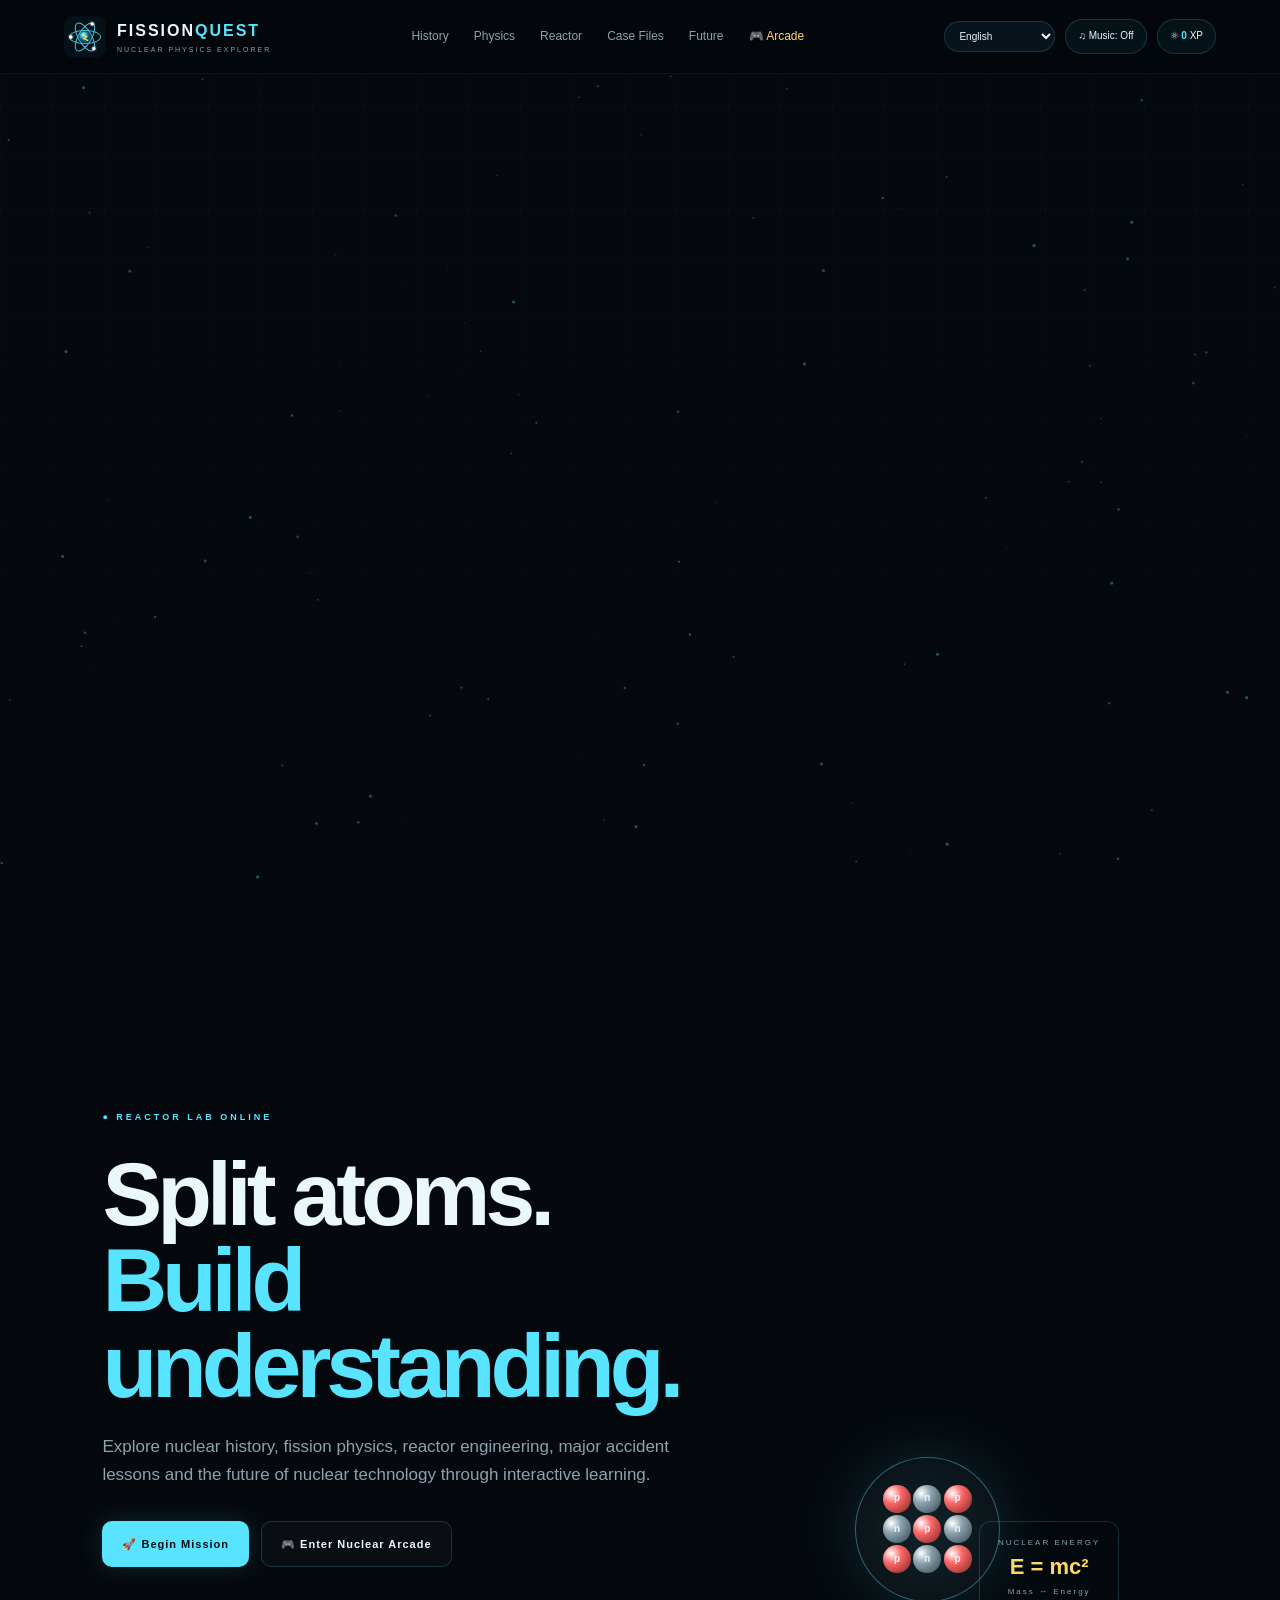
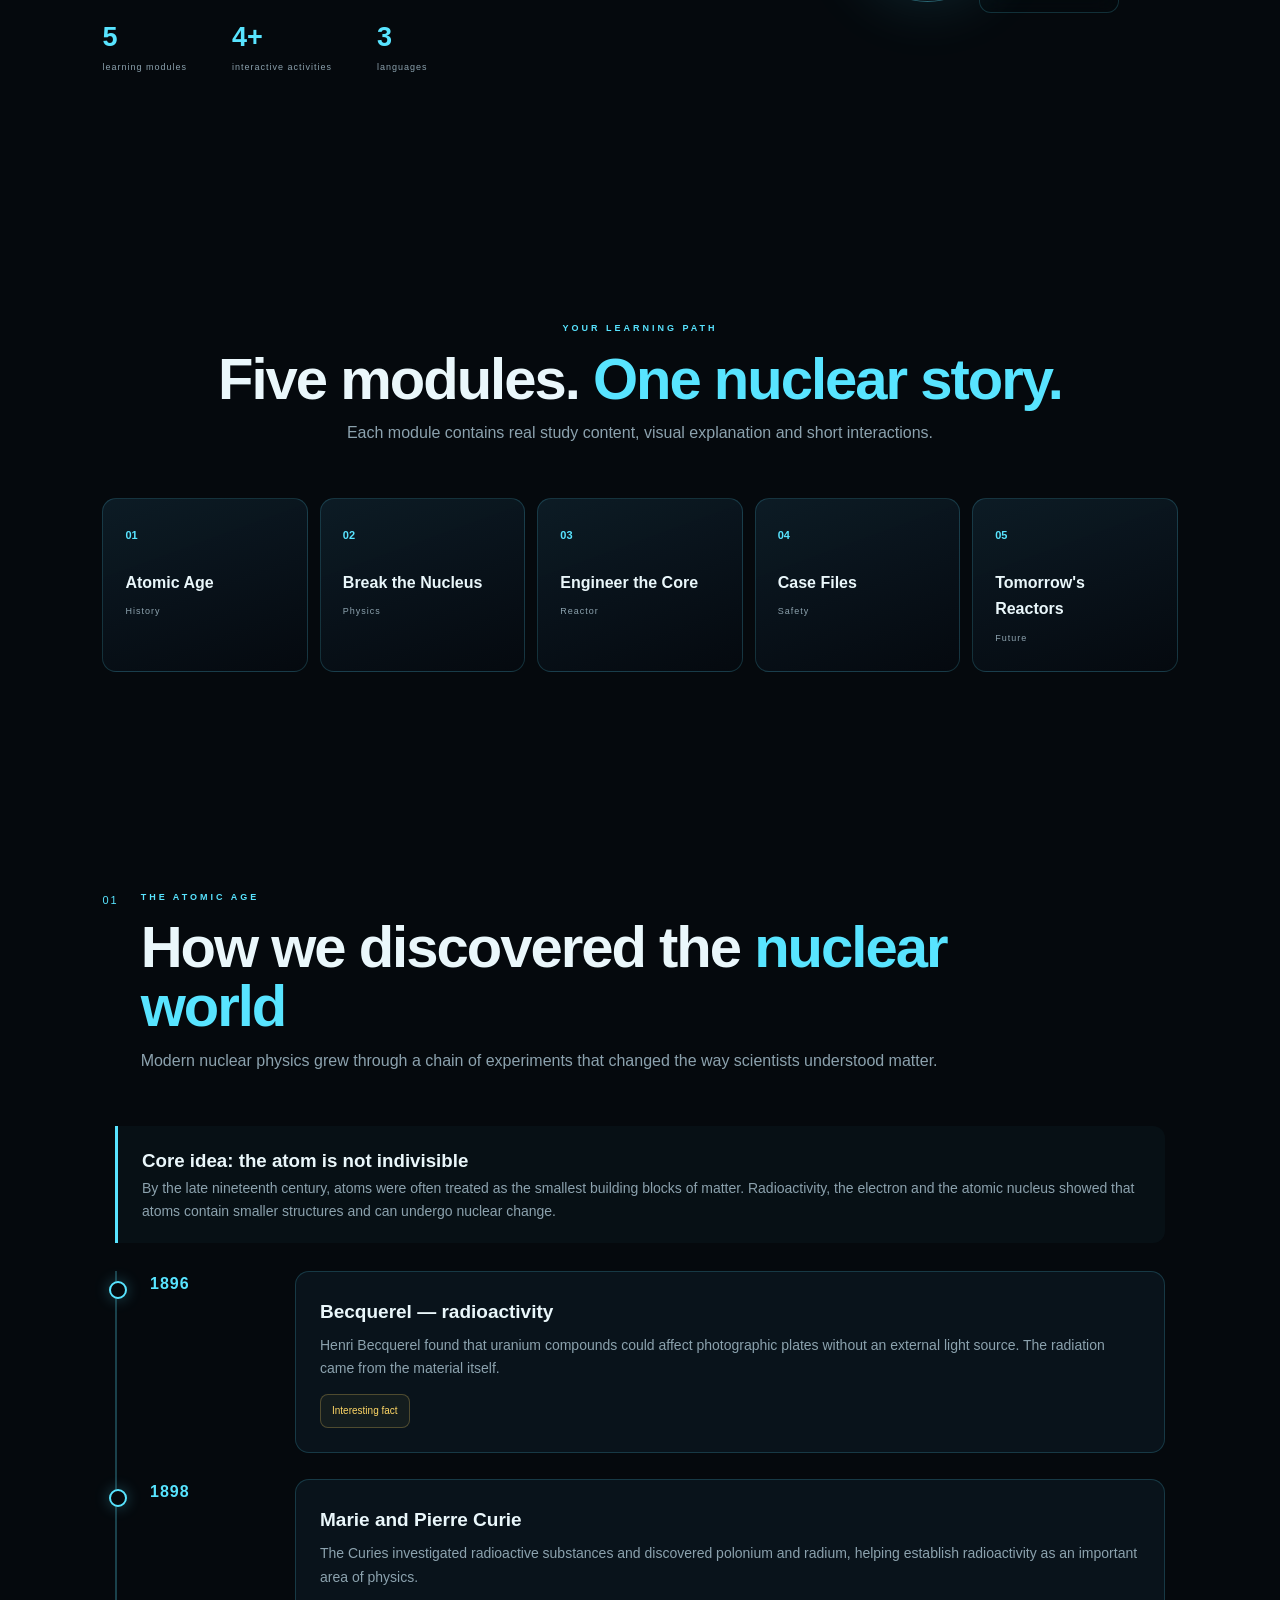
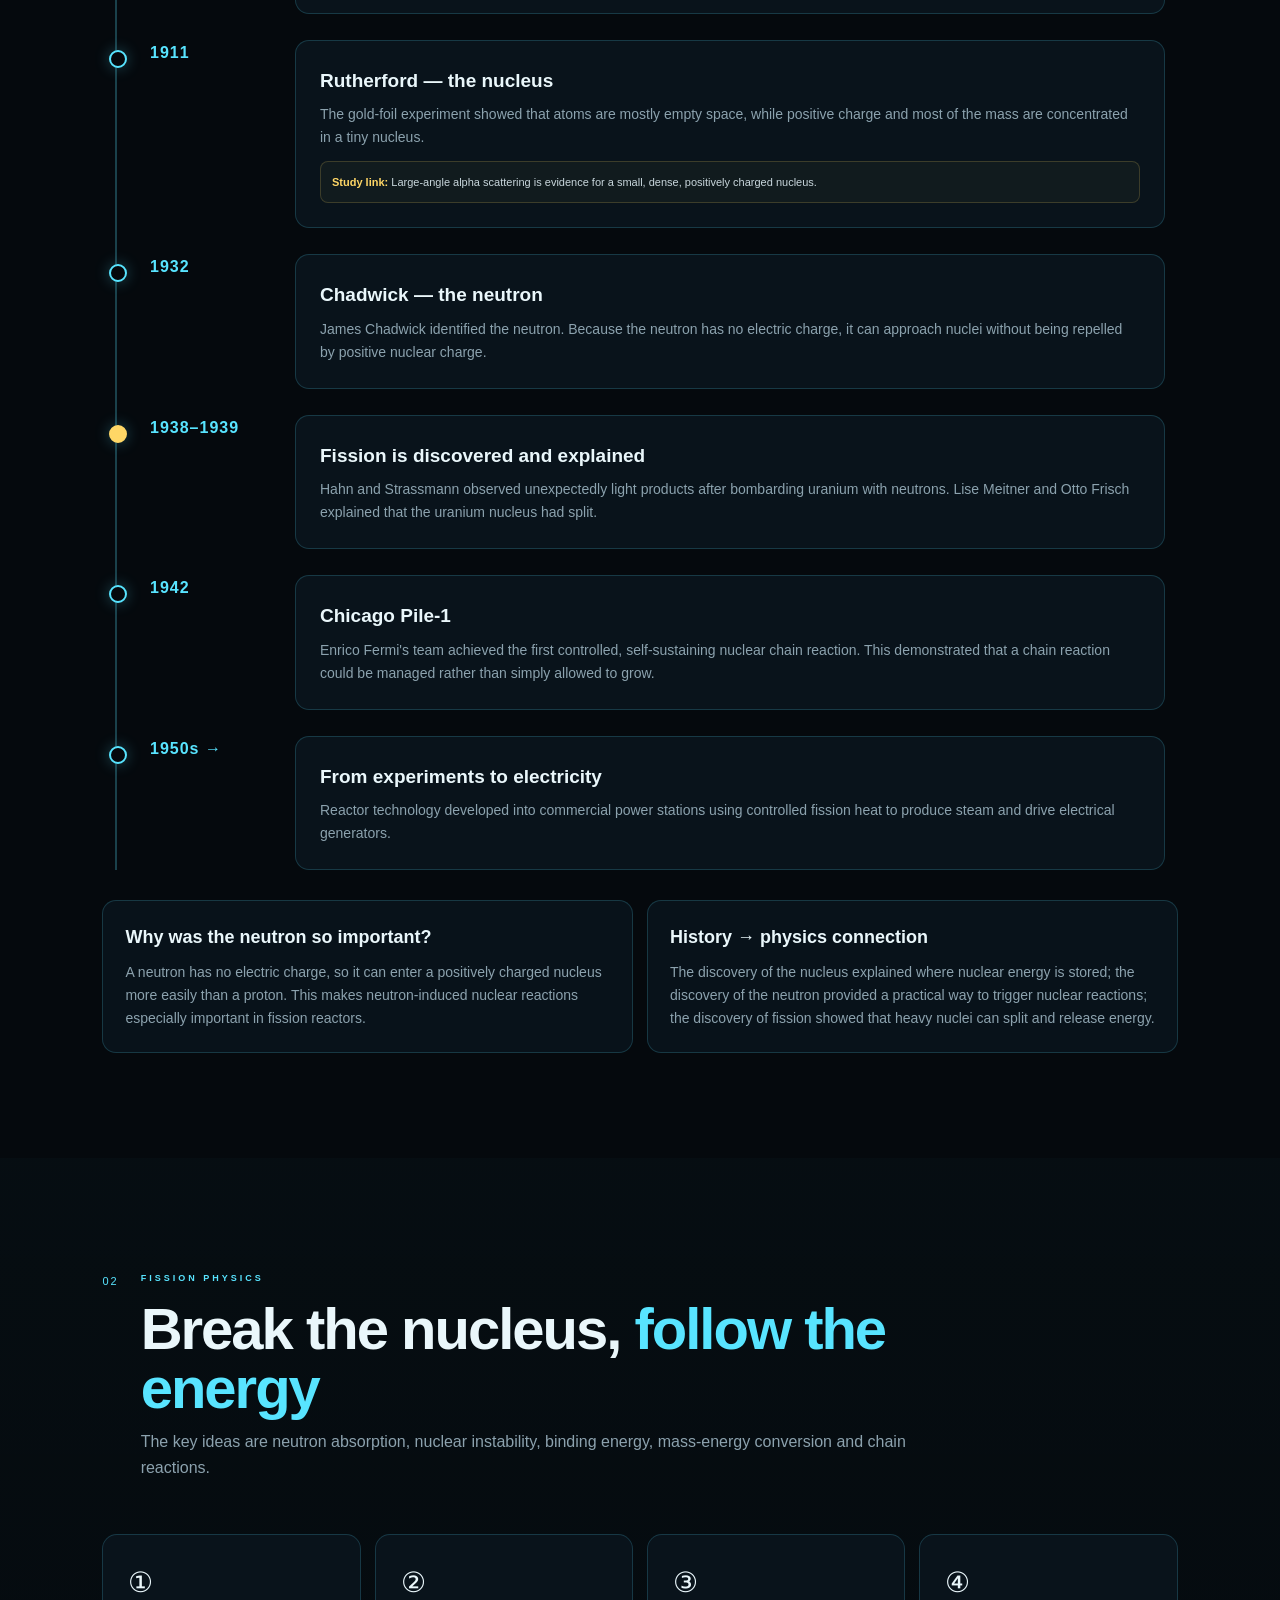
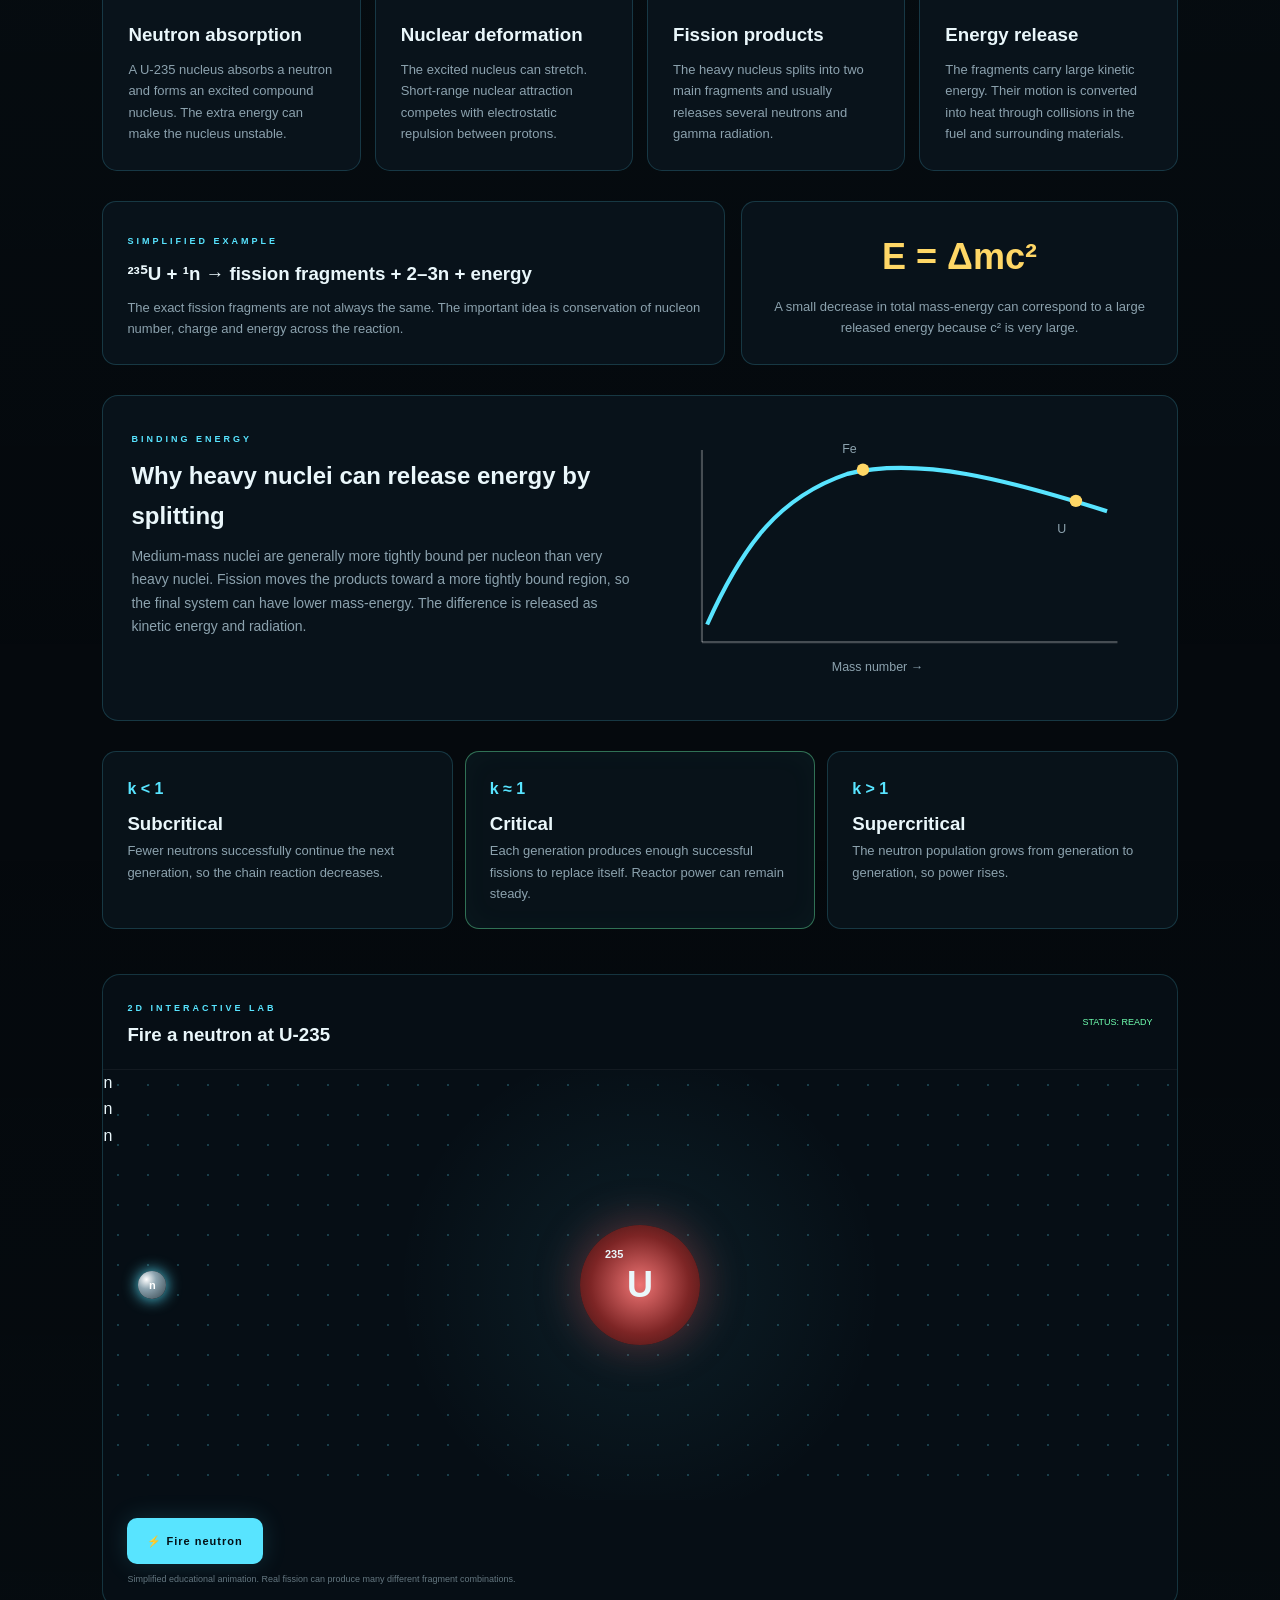
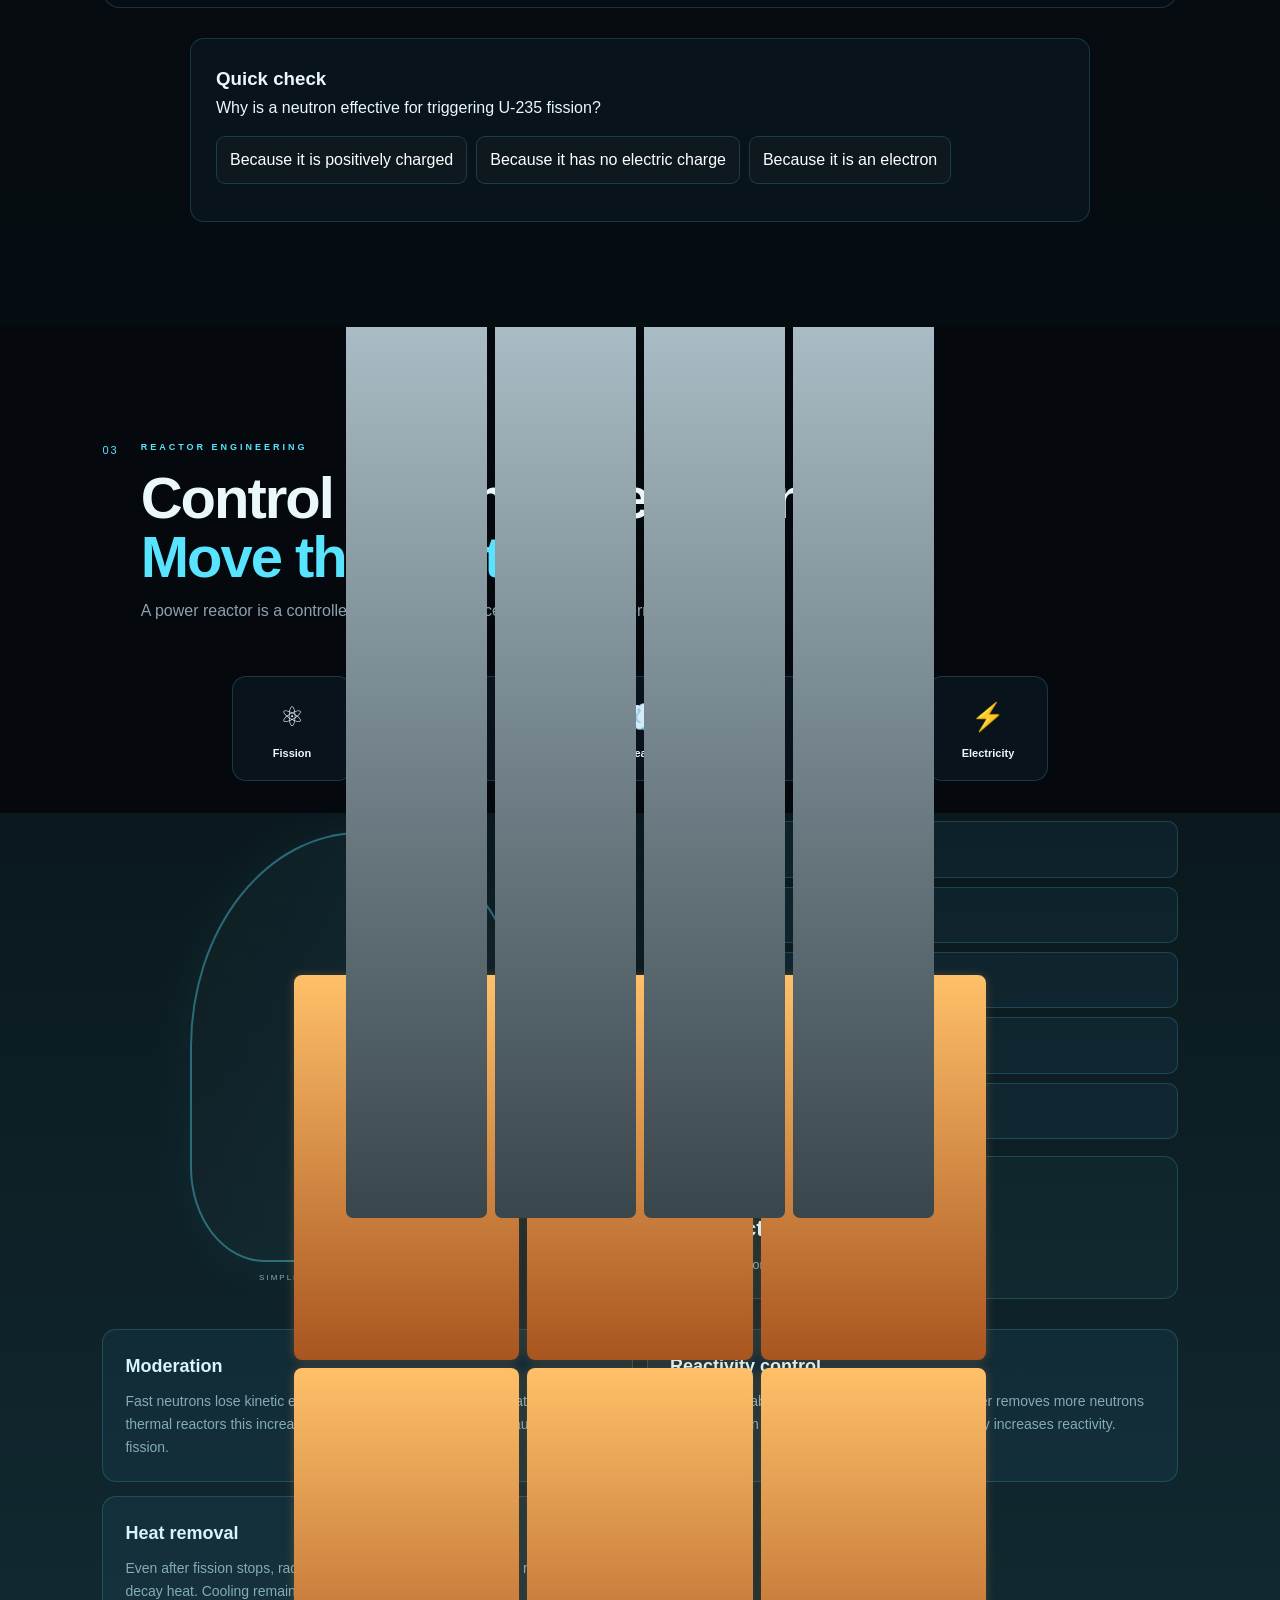
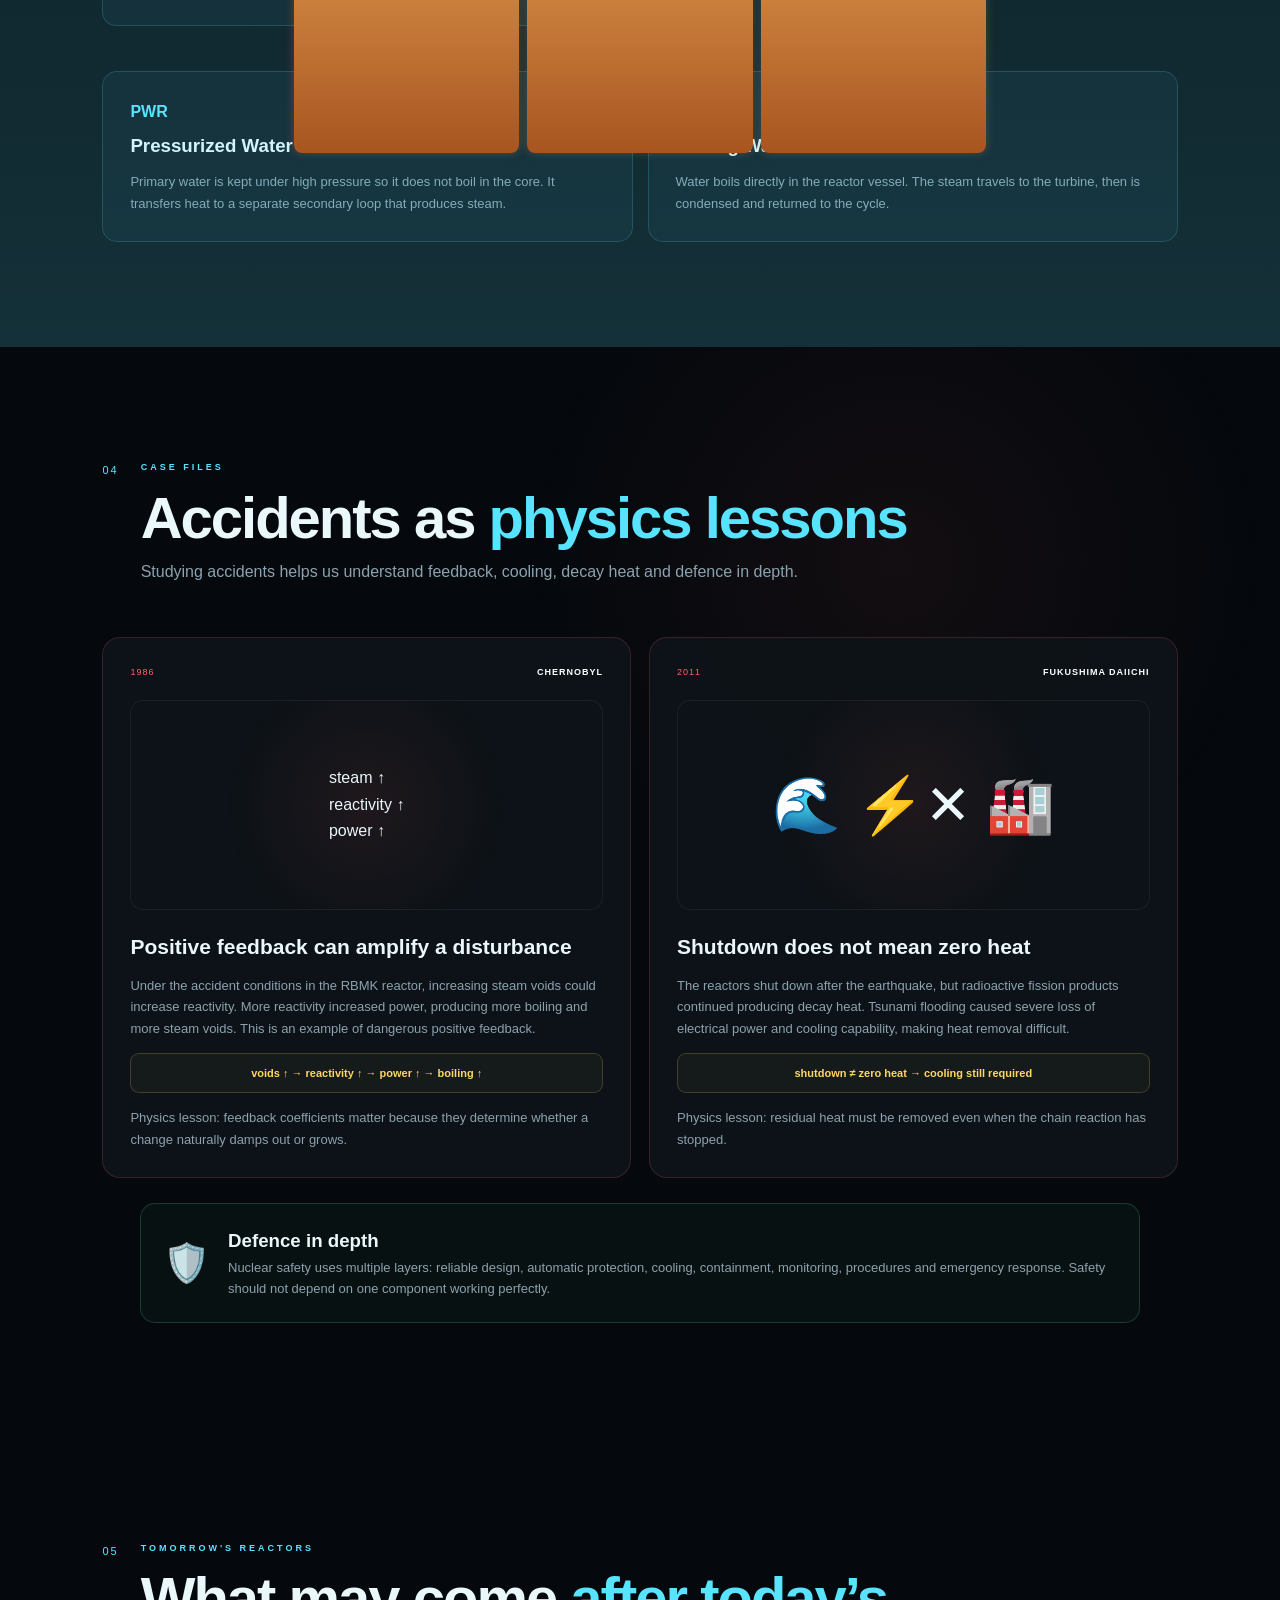
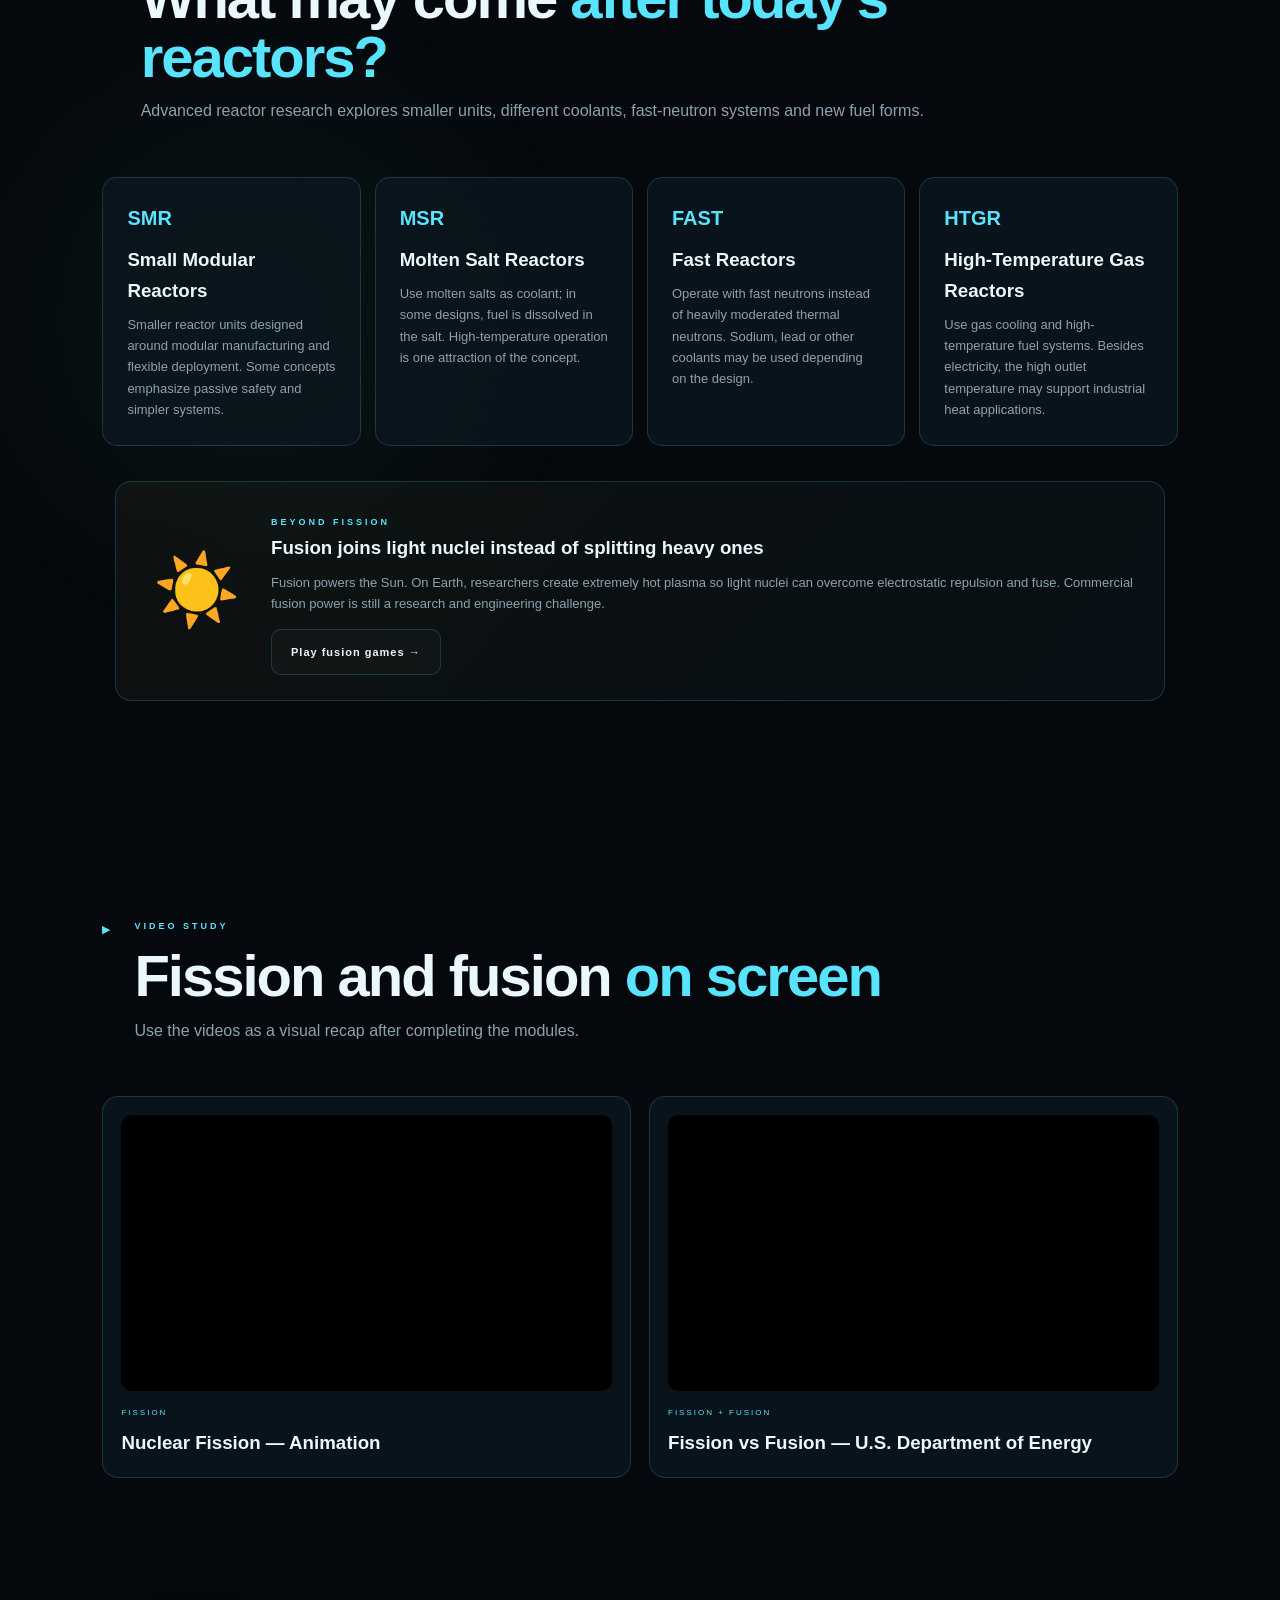
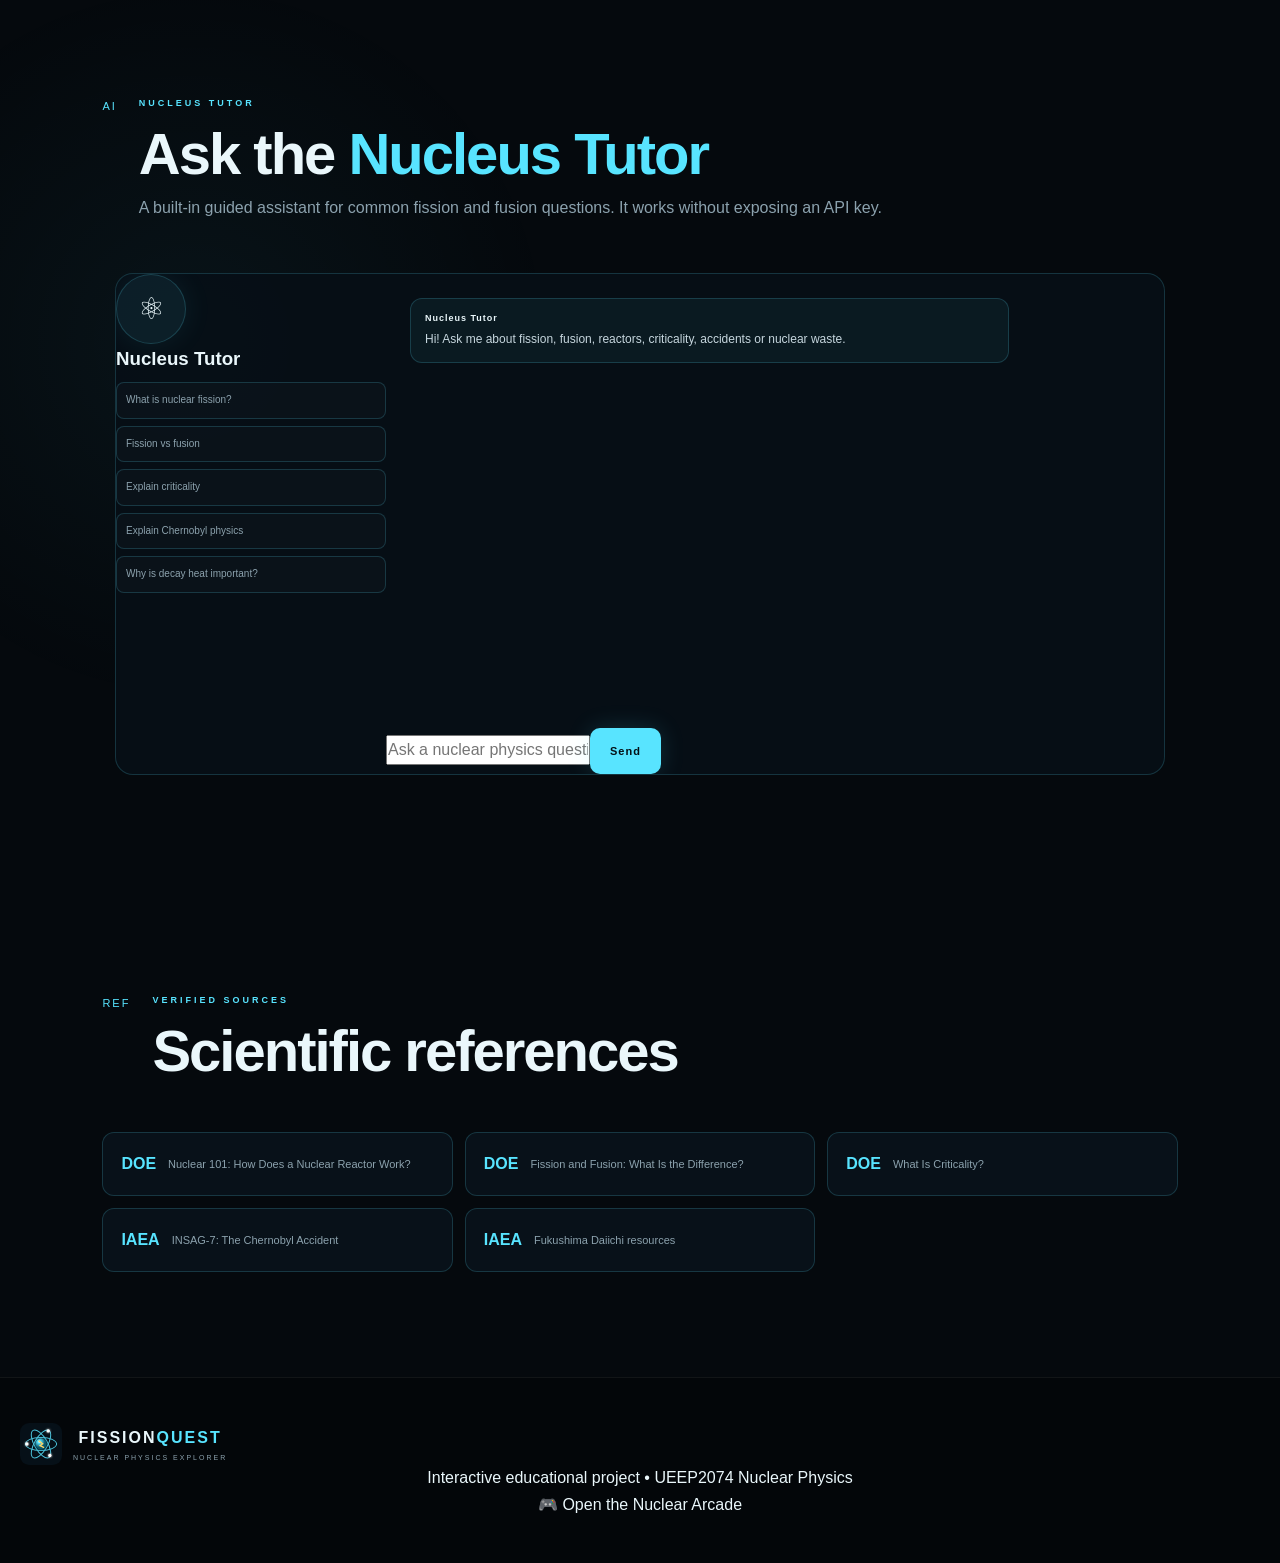
==== commit 45632632: "Add files via upload" ====
--- a/index.html
+++ b/index.html
@@ -1,628 +1,221 @@
 <!DOCTYPE html>
 <html lang="en">
 <head>
-  <meta charset="UTF-8" />
-  <meta name="viewport" content="width=device-width, initial-scale=1.0" />
-  <meta name="theme-color" content="#061018" />
-  <meta name="description" content="FissionQuest — a gamified nuclear fission learning experience for high school students." />
-  <title>FissionQuest | Nuclear Physics Explorer</title>
-  <link rel="icon" type="image/svg+xml" href="favicon.svg" />
-  <link rel="stylesheet" href="style.css" />
+<meta charset="UTF-8">
+<meta name="viewport" content="width=device-width,initial-scale=1.0">
+<meta name="theme-color" content="#061018">
+<title>FissionQuest | Nuclear Physics Explorer</title>
+<meta name="description" content="Gamified nuclear fission learning website for secondary-school students.">
+<link rel="icon" href="favicon.svg" type="image/svg+xml">
+<link rel="stylesheet" href="style.css">
 </head>
-<body>
-  <div id="bootScreen" class="boot-screen">
-    <div class="boot-mark">
-      <span></span><span></span><span></span>
-      <b>⚛</b>
+<body data-page="main">
+<canvas id="starField"></canvas>
+<div class="grid-bg"></div>
+
+<header class="topbar">
+  <a class="brand" href="#home"><img src="favicon.svg" alt=""><div><strong>FISSION<span>QUEST</span></strong><small>NUCLEAR PHYSICS EXPLORER</small></div></a>
+  <nav id="mainNav">
+    <a href="#history" data-i18n="navHistory">History</a>
+    <a href="#physics" data-i18n="navPhysics">Physics</a>
+    <a href="#reactor" data-i18n="navReactor">Reactor</a>
+    <a href="#accidents" data-i18n="navSafety">Case Files</a>
+    <a href="#future" data-i18n="navFuture">Future</a>
+    <a href="games.html" class="arcade-link">🎮 Arcade</a>
+  </nav>
+  <div class="top-actions">
+    <select id="langSelect" aria-label="Language">
+      <option value="en">English</option>
+      <option value="zh">中文</option>
+      <option value="ms">Bahasa Melayu</option>
+    </select>
+    <button id="musicBtn" class="chip">♫ Music: Off</button>
+    <div class="xp-pill">⚛ <b id="xpTop">0</b> XP</div>
+    <button id="menuBtn" class="menu-btn">☰</button>
+  </div>
+</header>
+
+<main>
+<section id="home" class="hero">
+  <div class="hero-copy reveal">
+    <span class="kicker">● REACTOR LAB ONLINE</span>
+    <h1 data-i18n-html="heroTitle">Split atoms.<br><span>Build understanding.</span></h1>
+    <p data-i18n="heroText">Explore nuclear history, fission physics, reactor engineering, major accident lessons and the future of nuclear technology through interactive learning.</p>
+    <div class="hero-buttons">
+      <a class="btn primary" href="#history" data-i18n="beginMission">🚀 Begin Mission</a>
+      <a class="btn ghost" href="games.html" data-i18n="enterArcade">🎮 Enter Nuclear Arcade</a>
     </div>
-    <h1>FISSIONQUEST</h1>
-    <p>Loading reactor lab...</p>
-  </div>
-
-  <canvas id="starField" class="star-field" aria-hidden="true"></canvas>
-  <div class="grid-bg" aria-hidden="true"></div>
-
-  <header class="topbar">
-    <a class="brand" href="#home" aria-label="FissionQuest home">
-      <img src="favicon.svg" alt="" />
-      <div>
-        <strong>FISSION<span>QUEST</span></strong>
-        <small>NUCLEAR PHYSICS EXPLORER</small>
-      </div>
-    </a>
-
-    <nav id="mainNav">
-      <a href="#history">History</a>
-      <a href="#physics">Physics</a>
-      <a href="#accidents">Case Files</a>
-      <a href="#games">Arcade</a>
-      <a href="#videos">Videos</a>
-      <a href="#tutor">Tutor</a>
-    </nav>
-
-    <div class="top-actions">
-      <button id="musicBtn" class="chip" type="button" title="Toggle original reactor synth">♫ Music: Off</button>
-      <div class="xp-pill">⚛ <b id="xpTop">0</b> XP</div>
-      <button id="menuBtn" class="menu-btn" type="button">☰</button>
+    <div class="hero-stats">
+      <div><b>5</b><span data-i18n="statModules">learning modules</span></div>
+      <div><b>4+</b><span data-i18n="statGames">interactive activities</span></div>
+      <div><b>3</b><span data-i18n="statLanguages">languages</span></div>
     </div>
-  </header>
-
-  <main>
-    <section id="home" class="hero">
-      <div class="hero-copy reveal">
-        <span class="kicker"><i></i> REACTOR LAB ONLINE</span>
-        <h1>Split atoms.<br><span>Build understanding.</span></h1>
-        <p>
-          A mission-based journey through the history, physics, engineering, accidents,
-          applications and future of nuclear fission — made for curious high-school students.
-        </p>
-
-        <div class="hero-buttons">
-          <a class="btn primary" href="#history">🚀 Begin Mission</a>
-          <a class="btn ghost" href="#games">🎮 Enter Nuclear Arcade</a>
-        </div>
-
-        <div class="hero-stats">
-          <div><b>5</b><span>Learning missions</span></div>
-          <div><b>4</b><span>Arcade games</span></div>
-          <div><b>2</b><span>Physics videos</span></div>
-        </div>
-      </div>
-
-      <div class="hero-reactor reveal">
-        <div class="atom-orbit o1"><i></i></div>
-        <div class="atom-orbit o2"><i></i></div>
-        <div class="atom-orbit o3"><i></i></div>
-        <div class="hero-nucleus">
-          <span class="p">p</span><span class="n">n</span><span class="p">p</span>
-          <span class="n">n</span><span class="p">p</span><span class="n">n</span>
-          <span class="p">p</span><span class="n">n</span><span class="p">p</span>
-        </div>
-        <div class="scan-ring"></div>
-        <div class="hero-readout">
-          <small>NUCLEAR ENERGY</small>
-          <b>E = mc²</b>
-          <span>Mass ↔ Energy</span>
-        </div>
-      </div>
-    </section>
-
-    <section class="mission-map section-shell">
-      <div class="section-head center reveal">
-        <span class="eyebrow">YOUR LEARNING PATH</span>
-        <h2>Complete the <span>Nuclear Mission</span></h2>
-        <p>Learn → interact → play → get feedback → earn XP.</p>
-      </div>
-
-      <div class="mission-track reveal">
-        <a href="#history"><b>01</b><span>Atomic Age</span><em>History</em></a>
-        <a href="#physics"><b>02</b><span>Break the Nucleus</span><em>Physics</em></a>
-        <a href="#reactor"><b>03</b><span>Engineer the Core</span><em>Reactor</em></a>
-        <a href="#accidents"><b>04</b><span>Case Files</span><em>Safety</em></a>
-        <a href="#future"><b>05</b><span>Tomorrow's Reactors</span><em>Future</em></a>
-      </div>
-    </section>
-
-    <section id="history" class="section-shell">
-      <div class="section-head reveal">
-        <span class="chapter-no">01</span>
-        <div>
-          <span class="eyebrow">THE DAWN OF THE ATOMIC AGE</span>
-          <h2>History with <span>plot twists</span></h2>
-          <p>Open each file to see how one discovery unlocked the next.</p>
-        </div>
-      </div>
-
-      <div class="timeline">
-        <article class="timeline-item reveal">
-          <time>1896</time>
-          <div>
-            <h3>Becquerel discovers radioactivity</h3>
-            <p>Uranium salts fog photographic plates even without sunlight — evidence that atoms can release radiation spontaneously.</p>
-            <button class="fact-btn" data-fact="Becquerel’s accidental discovery helped overturn the idea that atoms were indivisible and unchanging.">Interesting fact</button>
-          </div>
-        </article>
-
-        <article class="timeline-item reveal">
-          <time>1898</time>
-          <div>
-            <h3>Marie & Pierre Curie push radioactivity forward</h3>
-            <p>The Curies isolated and studied highly radioactive materials, helping turn radioactivity into a serious field of physics.</p>
-            <button class="fact-btn" data-fact="Marie Curie became the first person to win Nobel Prizes in two different scientific fields.">Interesting fact</button>
-          </div>
-        </article>
-
-        <article class="timeline-item reveal">
-          <time>1911</time>
-          <div>
-            <h3>Rutherford reveals the nucleus</h3>
-            <p>The gold-foil experiment showed that most of the atom is empty space and nearly all positive charge is concentrated in a tiny nucleus.</p>
-            <button class="fact-btn" data-fact="If an atom were the size of a stadium, its nucleus would be tiny compared with the stadium itself.">Scale fact</button>
-          </div>
-        </article>
-
-        <article class="timeline-item reveal">
-          <time>1938–1939</time>
-          <div>
-            <h3>Fission is discovered and explained</h3>
-            <p>Experiments by Otto Hahn and Fritz Strassmann produced unexpectedly light products from uranium. Lise Meitner and Otto Frisch explained the nucleus had split.</p>
-            <button class="fact-btn" data-fact="The name “fission” was borrowed from biology, where it describes one object splitting into parts.">Word origin</button>
-          </div>
-        </article>
-
-        <article class="timeline-item reveal hot">
-          <time>1942</time>
-          <div>
-            <h3>Chicago Pile-1 reaches sustained criticality</h3>
-            <p>Enrico Fermi’s team demonstrated the first controlled, self-sustaining chain reaction on 2 December 1942.</p>
-            <button class="fact-btn" data-fact="Chicago Pile-1 was built under stadium stands. DOE notes that instruments had names inspired by Winnie-the-Pooh characters: Piglet, Tigger and Pooh.">Odd-but-true fact</button>
-          </div>
-        </article>
-
-        <article class="timeline-item reveal">
-          <time>1950s → now</time>
-          <div>
-            <h3>From experimental piles to power reactors</h3>
-            <p>Reactor engineering evolved into commercial PWRs and BWRs, then Gen III/III+ designs and today’s advanced-reactor and SMR programmes.</p>
-          </div>
-        </article>
-      </div>
-
-      <div class="meme-panel reveal">
-        <div class="meme-face">🧑‍🔬</div>
-        <div>
-          <small>HISTORY MEME BREAK</small>
-          <h3>Scientists in 1896: “Atoms are probably simple.”</h3>
-          <p>Atoms for the next 50 years: <b>“You have no idea what’s coming.”</b></p>
-        </div>
-      </div>
-    </section>
-
-    <section id="physics" class="section-shell alt-bg">
-      <div class="section-head reveal">
-        <span class="chapter-no">02</span>
-        <div>
-          <span class="eyebrow">CORE MECHANICS</span>
-          <h2>What actually happens in <span>fission?</span></h2>
-          <p>Less memorising. More cause-and-effect.</p>
-        </div>
-      </div>
-
-      <div class="concept-grid">
-        <article class="concept-card reveal">
-          <span>⚛</span>
-          <h3>1. A neutron arrives</h3>
-          <p>U-235 can absorb a neutron. The resulting excited nucleus is unstable.</p>
-        </article>
-        <article class="concept-card reveal">
-          <span>〰️</span>
-          <h3>2. The nucleus deforms</h3>
-          <p>Nuclear forces and electric repulsion compete as the excited nucleus stretches.</p>
-        </article>
-        <article class="concept-card reveal">
-          <span>💥</span>
-          <h3>3. The nucleus splits</h3>
-          <p>Two main fission fragments form, together with radiation and typically a few neutrons.</p>
-        </article>
-        <article class="concept-card reveal">
-          <span>🔥</span>
-          <h3>4. Energy becomes heat</h3>
-          <p>The fragments fly apart with high kinetic energy; collisions in the fuel turn much of that motion into thermal energy.</p>
-        </article>
-      </div>
-
-      <div class="fission-lab reveal">
-        <div class="lab-title">
-          <span>INTERACTIVE 2D LAB</span>
-          <h3>Fire a neutron at U-235</h3>
-        </div>
-        <div id="fissionStage" class="fission-stage">
-          <div id="incomingNeutron" class="incoming-neutron">n</div>
-          <div id="u235" class="u235"><small>235</small>U</div>
-          <div class="frag frag-a">Kr</div>
-          <div class="frag frag-b">Ba</div>
-          <div class="out-n out1">n</div>
-          <div class="out-n out2">n</div>
-          <div class="out-n out3">n</div>
-          <div class="energy-burst"></div>
-        </div>
-        <div class="lab-controls">
-          <button id="fireFission" class="btn primary">⚡ Fire Neutron</button>
-          <span id="fissionReadout">STATUS: READY</span>
-        </div>
-        <p class="tiny-note">Educational animation: fragment identities vary between real fission events; this is a simplified visual example.</p>
-      </div>
-
-      <div class="binding-card reveal">
-        <div>
-          <span class="eyebrow">WHY ENERGY IS RELEASED</span>
-          <h3>Think “more tightly bound,” not “mass disappears.”</h3>
-          <p>
-            Medium-mass nuclei are generally more tightly bound per nucleon than very heavy nuclei.
-            After a heavy nucleus splits, the products can have a slightly lower total mass-energy.
-            That difference appears as released energy, consistent with <b>E = mc²</b>.
-          </p>
-        </div>
-        <div class="binding-visual">
-          <svg viewBox="0 0 460 240" role="img" aria-label="Simplified binding energy curve">
-            <line x1="45" y1="205" x2="430" y2="205"></line>
-            <line x1="45" y1="205" x2="45" y2="25"></line>
-            <path d="M50 190 C90 110, 125 65, 180 50 C245 35, 320 53, 420 82"></path>
-            <circle cx="205" cy="47" r="6"></circle>
-            <circle cx="395" cy="74" r="6"></circle>
-            <text x="185" y="30">Fe region</text>
-            <text x="365" y="105">U-235</text>
-            <text x="150" y="232">Mass number →</text>
-            <text transform="translate(17,175) rotate(-90)">Binding energy / nucleon</text>
-          </svg>
-        </div>
-      </div>
-
-      <div class="criticality-grid reveal">
-        <article><b>k &lt; 1</b><h3>Subcritical</h3><p>Each generation causes fewer fissions. The reaction dies away.</p></article>
-        <article class="critical"><b>k ≈ 1</b><h3>Critical</h3><p>A steady self-sustaining chain reaction. “Critical” does not mean “about to explode.”</p></article>
-        <article><b>k &gt; 1</b><h3>Supercritical</h3><p>Fission population rises from one generation to the next.</p></article>
-      </div>
-
-      <div class="meme-panel reveal">
-        <div class="meme-face">😌</div>
-        <div>
-          <small>NUCLEAR TERMINOLOGY MEME</small>
-          <h3>Reactor: “I’m critical.”</h3>
-          <p>Everyone else: 😱 &nbsp;&nbsp; Nuclear engineer: <b>“Good. That means stable.”</b></p>
-        </div>
-      </div>
-    </section>
-
-    <section id="reactor" class="section-shell">
-      <div class="section-head reveal">
-        <span class="chapter-no">03</span>
-        <div>
-          <span class="eyebrow">ENGINEERING</span>
-          <h2>From fission to <span>electricity</span></h2>
-          <p>A reactor is fundamentally a controlled heat source connected to a steam-electric power cycle.</p>
-        </div>
-      </div>
-
-      <div class="energy-chain reveal">
-        <div>⚛<b>Fission</b></div><i>→</i>
-        <div>🔥<b>Heat</b></div><i>→</i>
-        <div>💨<b>Steam</b></div><i>→</i>
-        <div>⚙️<b>Turbine</b></div><i>→</i>
-        <div>⚡<b>Generator</b></div>
-      </div>
-
-      <div class="reactor-explorer reveal">
-        <div class="reactor-diagram">
-          <div class="containment-shell">
-            <div class="pressure-vessel">
-              <div class="control-bank"><i></i><i></i><i></i><i></i></div>
-              <div class="water-zone"></div>
-              <div class="fuel-bank"><i></i><i></i><i></i><i></i><i></i><i></i></div>
-              <span class="core-glow"></span>
-            </div>
-          </div>
-          <small>SIMPLIFIED LIGHT-WATER REACTOR CORE</small>
-        </div>
-
-        <div class="component-tabs">
-          <button data-comp="fuel">☢ Fuel rods</button>
-          <button data-comp="moderator">💧 Moderator</button>
-          <button data-comp="control">🛑 Control rods</button>
-          <button data-comp="coolant">🌊 Coolant</button>
-          <button data-comp="containment">🏢 Containment</button>
-          <div id="componentInfo" class="component-info">
-            <span class="eyebrow">SELECT A COMPONENT</span>
-            <h3>What would you like to inspect?</h3>
-            <p>Click one of the buttons above.</p>
-          </div>
-        </div>
-      </div>
-
-      <div class="pwr-bwr reveal">
-        <article>
-          <span>PWR</span>
-          <h3>Pressurized Water Reactor</h3>
-          <p>Primary water is kept at high pressure so it does not boil in the reactor vessel. It transfers heat to a separate secondary loop that makes steam.</p>
-        </article>
-        <article>
-          <span>BWR</span>
-          <h3>Boiling Water Reactor</h3>
-          <p>Water boils directly in the reactor vessel. Steam from the reactor goes to the turbine, then is condensed and reused.</p>
-        </article>
-      </div>
-    </section>
-
-    <section id="accidents" class="section-shell danger-bg">
-      <div class="section-head reveal">
-        <span class="chapter-no">04</span>
-        <div>
-          <span class="eyebrow">NUCLEAR CASE FILES</span>
-          <h2>When physics meets <span>engineering reality</span></h2>
-          <p>Accidents are studied not for shock value, but because they reveal how feedback, heat removal and safety layers matter.</p>
-        </div>
-      </div>
-
-      <div class="case-grid">
-        <article class="case-card reveal">
-          <header><span>CASE 1986</span><b>CHERNOBYL UNIT 4</b></header>
-          <div class="case-visual chernobyl">
-            <div class="rbmk-core">
-              <span>steam ↑</span>
-              <i></i><i></i><i></i><i></i>
-            </div>
-          </div>
-          <h3>Physics focus: positive void feedback</h3>
-          <p>
-            In the RBMK conditions present during the accident, increasing steam voids could increase reactivity.
-            More reactivity could raise power, creating more boiling and still more voids — a dangerous positive feedback loop.
-          </p>
-          <div class="feedback-loop">
-            <b>More steam voids</b><i>→</i><b>higher reactivity</b><i>→</i><b>higher power</b><i>→</i><b>more boiling</b>
-          </div>
-          <p class="case-lesson"><strong>Lesson:</strong> reactor feedback coefficients and control-system design can determine whether a disturbance damps itself or grows.</p>
-        </article>
-
-        <article class="case-card reveal">
-          <header><span>CASE 2011</span><b>FUKUSHIMA DAIICHI</b></header>
-          <div class="case-visual fukushima">
-            <div class="wave">🌊</div>
-            <div class="plant">🏭</div>
-            <div class="power-off">⚡✕</div>
-          </div>
-          <h3>Physics focus: decay heat does not instantly vanish</h3>
-          <p>
-            Reactors shut down after the earthquake, but radioactive fission products continued to generate decay heat.
-            Tsunami flooding caused severe power and cooling losses, making heat removal extremely difficult.
-          </p>
-          <div class="feedback-loop">
-            <b>Shutdown</b><i>≠</i><b>zero heat</b><i>→</i><b>cooling still needed</b>
-          </div>
-          <p class="case-lesson"><strong>Lesson:</strong> reliable decay-heat removal, backup power, diverse cooling paths and protection from extreme hazards are essential.</p>
-        </article>
-      </div>
-
-      <div class="safety-note reveal">
-        <span>🛡️</span>
-        <div>
-          <h3>Defence in depth</h3>
-          <p>Modern nuclear safety uses multiple layers: prevention, control, cooling, containment, monitoring, emergency procedures and independent regulation. No single barrier should carry the entire safety burden.</p>
-        </div>
-      </div>
-    </section>
-
-    <section id="future" class="section-shell future-bg">
-      <div class="section-head reveal">
-        <span class="chapter-no">05</span>
-        <div>
-          <span class="eyebrow">THE HORIZON</span>
-          <h2>Next-generation <span>fission</span></h2>
-          <p>Advanced concepts explore different coolants, neutron spectra, fuel forms and deployment sizes.</p>
-        </div>
-      </div>
-
-      <div class="future-cards">
-        <article class="reveal"><b>SMR</b><h3>Small Modular Reactors</h3><p>Smaller units intended to support modular construction and flexible deployment.</p></article>
-        <article class="reveal"><b>MSR</b><h3>Molten Salt Reactors</h3><p>Use molten salts as coolant and, in some concepts, as part of the fuel system.</p></article>
-        <article class="reveal"><b>FAST</b><h3>Fast Reactors</h3><p>Operate without a neutron moderator and may use liquid-metal coolants such as sodium or lead.</p></article>
-        <article class="reveal"><b>HTGR</b><h3>High-Temperature Gas Reactors</h3><p>Use gas cooling and high-temperature fuel systems that can support electricity and industrial heat applications.</p></article>
-      </div>
-    </section>
-
-    <section id="games" class="section-shell arcade-bg">
-      <div class="section-head center reveal">
-        <span class="eyebrow">FISSIONQUEST ARCADE</span>
-        <h2>Learn physics by <span>playing it</span></h2>
-        <p>Four different mini-games — not four different quizzes.</p>
-      </div>
-
-      <div class="game-tabs reveal">
-        <button class="game-tab active" data-game="neutronDash">☄️ Neutron Dash</button>
-        <button class="game-tab" data-game="rodControl">🎛️ Reactor Control</button>
-        <button class="game-tab" data-game="reactorBuild">🏗️ Build-a-Reactor</button>
-        <button class="game-tab" data-game="quizArena">🧠 Quiz Arena</button>
-      </div>
-
-      <div id="neutronDash" class="game-panel active reveal">
-        <div class="game-intro">
-          <div>
-            <span class="eyebrow">ARCADE MODE 01</span>
-            <h3>Neutron Dash</h3>
-            <p>Move the neutron left/right. Collect U-235 nuclei, avoid absorber blocks, and learn why neutron interactions matter.</p>
-          </div>
-          <div class="scorebox">Score <b id="dashScore">0</b> / 8</div>
-        </div>
-        <canvas id="dashCanvas" width="900" height="430"></canvas>
-        <div class="game-help">Keyboard: ← → or A D &nbsp; • &nbsp; Mobile: use buttons below</div>
-        <div class="mobile-controls">
-          <button id="dashLeft">←</button><button id="dashStart" class="btn primary">START</button><button id="dashRight">→</button>
-        </div>
-      </div>
-
-      <div id="rodControl" class="game-panel reveal">
-        <div class="game-intro">
-          <div>
-            <span class="eyebrow">ARCADE MODE 02</span>
-            <h3>Reactor Control: Keep k ≈ 1</h3>
-            <p>Use control rods to counter random reactor changes. Stay inside the green critical band for 20 seconds.</p>
-          </div>
-          <div class="scorebox">Time <b id="controlTime">20.0</b>s</div>
-        </div>
-
-        <div class="control-room">
-          <div class="reactor-meter">
-            <div class="meter-labels"><span>SUBCRITICAL</span><span>CRITICAL</span><span>SUPERCRITICAL</span></div>
-            <div class="meter-track"><div class="critical-zone"></div><div id="meterNeedle"></div></div>
-            <div class="k-readout">k = <b id="kDisplay">1.000</b></div>
-          </div>
-          <div class="rod-console">
-            <label>Control rod insertion <b id="rodPercent">50%</b></label>
-            <input id="rodSlider" type="range" min="0" max="100" value="50">
-            <div class="rod-visual"><div id="rodGraphic"></div><div class="mini-core">CORE</div></div>
-            <button id="controlStart" class="btn primary">START 20s CHALLENGE</button>
-          </div>
-        </div>
-      </div>
-
-      <div id="reactorBuild" class="game-panel reveal">
-        <div class="game-intro">
-          <div>
-            <span class="eyebrow">ARCADE MODE 03</span>
-            <h3>Build-a-Reactor</h3>
-            <p>Drag each component into the correct zone. Every correct placement unlocks its physics role.</p>
-          </div>
-          <div class="scorebox">Placed <b id="buildScore">0</b> / 5</div>
-        </div>
-
-        <div class="build-game">
-          <div class="parts-bin">
-            <div class="draggable-part" draggable="true" data-part="fuel">☢ Fuel rods</div>
-            <div class="draggable-part" draggable="true" data-part="moderator">💧 Moderator</div>
-            <div class="draggable-part" draggable="true" data-part="control">🛑 Control rods</div>
-            <div class="draggable-part" draggable="true" data-part="coolant">🌊 Coolant</div>
-            <div class="draggable-part" draggable="true" data-part="containment">🏢 Containment</div>
-          </div>
-
-          <div class="reactor-drop-map">
-            <div class="drop-zone outer" data-accept="containment"><span>Containment zone</span></div>
-            <div class="drop-zone coolant-zone" data-accept="coolant"><span>Coolant zone</span></div>
-            <div class="drop-zone moderator-zone" data-accept="moderator"><span>Moderator zone</span></div>
-            <div class="drop-zone fuel-zone" data-accept="fuel"><span>Fuel zone</span></div>
-            <div class="drop-zone control-zone" data-accept="control"><span>Control zone</span></div>
-          </div>
-        </div>
-        <p id="buildFeedback" class="game-feedback">Drag a component to begin.</p>
-      </div>
-
-      <div id="quizArena" class="game-panel reveal">
-        <div class="game-intro">
-          <div>
-            <span class="eyebrow">ARCADE MODE 04</span>
-            <h3>Quiz Arena</h3>
-            <p>Fast questions, instant explanations and meme-style victory reactions.</p>
-          </div>
-          <div class="scorebox">Question <b id="quizNo">1</b> / 10</div>
-        </div>
-        <div class="quiz-box">
-          <h3 id="quizQuestion">Loading...</h3>
-          <div id="quizChoices"></div>
-          <p id="quizExplanation"></p>
-        </div>
-      </div>
-    </section>
-
-    <section id="videos" class="section-shell">
-      <div class="section-head reveal">
-        <span class="chapter-no">▶</span>
-        <div>
-          <span class="eyebrow">VIDEO LAB</span>
-          <h2>Watch the nucleus <span>come alive</span></h2>
-          <p>Two selected videos: one focused on fission and one comparing fission with fusion.</p>
-        </div>
-      </div>
-
-      <div class="video-grid">
-        <article class="video-card reveal">
-          <div class="video-frame">
-            <iframe src="https://www.youtube.com/embed/zyE-PVQh3Wc" title="Nuclear Fission Animation" allowfullscreen></iframe>
-          </div>
-          <span>FISSION</span>
-          <h3>Nuclear Fission — Animation</h3>
-          <p>A visual introduction to the basic fission process.</p>
-        </article>
-
-        <article class="video-card reveal">
-          <div class="video-frame">
-            <iframe src="https://www.youtube.com/embed/2W-GEE6YU4M" title="Fission vs Fusion - U.S. Department of Energy" allowfullscreen></iframe>
-          </div>
-          <span>FISSION + FUSION</span>
-          <h3>Fission vs Fusion: What’s the Difference?</h3>
-          <p>U.S. Department of Energy video comparing splitting heavy nuclei with joining light nuclei.</p>
-        </article>
-      </div>
-    </section>
-
-    <section id="tutor" class="section-shell tutor-bg">
-      <div class="section-head reveal">
-        <span class="chapter-no">AI</span>
-        <div>
-          <span class="eyebrow">NUCLEUS TUTOR</span>
-          <h2>Your built-in <span>nuclear assistant</span></h2>
-          <p>Ask about fission, fusion, reactors, accidents, criticality or waste. This version works offline on GitHub Pages.</p>
-        </div>
-      </div>
-
-      <div class="tutor-wrap reveal">
-        <aside class="tutor-sidebar">
-          <div class="bot-avatar">⚛</div>
-          <h3>Nucleus Tutor</h3>
-          <p>Offline guided tutor</p>
-          <button class="suggestion">What is nuclear fission?</button>
-          <button class="suggestion">Fission vs fusion</button>
-          <button class="suggestion">Why do moderators slow neutrons?</button>
-          <button class="suggestion">Explain Chernobyl physics</button>
-          <button class="suggestion">Explain Fukushima physics</button>
-        </aside>
-
-        <div class="chat">
-          <div id="chatLog" class="chat-log">
-            <div class="msg bot">
-              <b>Nucleus Tutor</b>
-              <p>Hi! Ask me something about nuclear fission or fusion. I’ll explain it at high-school level.</p>
-            </div>
-          </div>
-          <form id="chatForm" class="chat-input">
-            <input id="chatInput" type="text" placeholder="Ask: Why does U-235 fission?" autocomplete="off">
-            <button class="btn primary" type="submit">Send</button>
-          </form>
-          <small class="tiny-note">This is a curated offline tutor, not a live generative-AI service. A real AI API should be connected through a secure backend, never by exposing an API key in front-end JavaScript.</small>
-        </div>
-      </div>
-    </section>
-
-    <section class="section-shell references">
-      <div class="section-head reveal">
-        <span class="chapter-no">REF</span>
-        <div>
-          <span class="eyebrow">SCIENTIFIC SOURCES</span>
-          <h2>Built on <span>verified physics</span></h2>
-          <p>Use these for your assignment’s fact-checking log.</p>
-        </div>
-      </div>
-
-      <div class="ref-grid reveal">
-        <a href="https://www.energy.gov/science/doe-explainsnuclear-fission" target="_blank" rel="noopener"><b>DOE</b><span>DOE Explains: Nuclear Fission</span></a>
-        <a href="https://www.energy.gov/ne/articles/nuclear-101-how-does-nuclear-reactor-work" target="_blank" rel="noopener"><b>DOE</b><span>Nuclear 101: How Does a Reactor Work?</span></a>
-        <a href="https://www.energy.gov/ne/articles/fission-and-fusion-what-difference" target="_blank" rel="noopener"><b>DOE</b><span>Fission and Fusion: What Is the Difference?</span></a>
-        <a href="https://www.energy.gov/ne/history" target="_blank" rel="noopener"><b>DOE</b><span>History of Nuclear Energy</span></a>
-        <a href="https://www-pub.iaea.org/MTCD/Publications/PDF/Pub913e_web.pdf" target="_blank" rel="noopener"><b>IAEA</b><span>INSAG-7: The Chernobyl Accident</span></a>
-        <a href="https://www.iaea.org/topics/response/fukushima-daiichi-nuclear-accident" target="_blank" rel="noopener"><b>IAEA</b><span>Fukushima Daiichi Accident Resources</span></a>
-      </div>
-    </section>
-  </main>
-
-  <div id="toast" class="toast"></div>
-
-  <div id="memeModal" class="meme-modal" aria-hidden="true">
-    <div class="meme-card">
-      <button id="memeClose" aria-label="Close">×</button>
-      <div id="memeEmoji" class="meme-emoji">😎</div>
-      <small>FISSIONQUEST REACTION</small>
-      <h2 id="memeTitle">Well done!</h2>
-      <p id="memeText">Reactor status: emotionally stable.</p>
-      <div id="memeXP">+100 XP</div>
+  </div>
+  <div class="hero-reactor reveal">
+    <div class="orbit o1"><i></i></div><div class="orbit o2"><i></i></div><div class="orbit o3"><i></i></div>
+    <div class="hero-nucleus"><span class="p">p</span><span class="n">n</span><span class="p">p</span><span class="n">n</span><span class="p">p</span><span class="n">n</span><span class="p">p</span><span class="n">n</span><span class="p">p</span></div>
+    <div class="hero-readout"><small>NUCLEAR ENERGY</small><b>E = mc²</b><span>Mass ↔ Energy</span></div>
+  </div>
+</section>
+
+<section class="section-shell mission-section">
+  <div class="section-head center reveal">
+    <span class="eyebrow" data-i18n="learningPath">YOUR LEARNING PATH</span>
+    <h2 data-i18n-html="missionHeading">Five modules. <span>One nuclear story.</span></h2>
+    <p data-i18n="missionSub">Each module contains real study content, visual explanation and short interactions.</p>
+  </div>
+  <div class="mission-track reveal">
+    <a href="#history"><b>01</b><span data-i18n="m1">Atomic Age</span><em data-i18n="m1s">History</em></a>
+    <a href="#physics"><b>02</b><span data-i18n="m2">Break the Nucleus</span><em data-i18n="m2s">Physics</em></a>
+    <a href="#reactor"><b>03</b><span data-i18n="m3">Engineer the Core</span><em data-i18n="m3s">Reactor</em></a>
+    <a href="#accidents"><b>04</b><span data-i18n="m4">Case Files</span><em data-i18n="m4s">Safety</em></a>
+    <a href="#future"><b>05</b><span data-i18n="m5">Tomorrow's Reactors</span><em data-i18n="m5s">Future</em></a>
+  </div>
+</section>
+
+<section id="history" class="section-shell">
+  <div class="section-head reveal">
+    <span class="chapter-no">01</span>
+    <div><span class="eyebrow" data-i18n="histEyebrow">THE ATOMIC AGE</span><h2 data-i18n-html="histTitle">How we discovered the <span>nuclear world</span></h2><p data-i18n="histIntro">Modern nuclear physics grew through a chain of experiments that changed the way scientists understood matter.</p></div>
+  </div>
+
+  <div class="study-block reveal">
+    <h3 data-i18n="histCoreTitle">Core idea: the atom is not indivisible</h3>
+    <p data-i18n="histCoreText">By the late nineteenth century, atoms were often treated as the smallest building blocks of matter. Radioactivity, the electron and the atomic nucleus showed that atoms contain smaller structures and can undergo nuclear change.</p>
+  </div>
+
+  <div class="timeline">
+    <article class="timeline-item reveal"><time>1896</time><div><h3 data-i18n="h1896t">Becquerel — radioactivity</h3><p data-i18n="h1896p">Henri Becquerel found that uranium compounds could affect photographic plates without an external light source. The radiation came from the material itself.</p><button class="fact-btn" data-fact-key="becquerelFact">Interesting fact</button></div></article>
+    <article class="timeline-item reveal"><time>1898</time><div><h3 data-i18n="h1898t">Marie and Pierre Curie</h3><p data-i18n="h1898p">The Curies investigated radioactive substances and discovered polonium and radium, helping establish radioactivity as an important area of physics.</p></div></article>
+    <article class="timeline-item reveal"><time>1911</time><div><h3 data-i18n="h1911t">Rutherford — the nucleus</h3><p data-i18n="h1911p">The gold-foil experiment showed that atoms are mostly empty space, while positive charge and most of the mass are concentrated in a tiny nucleus.</p><div class="exam-tip"><b>Study link:</b> Large-angle alpha scattering is evidence for a small, dense, positively charged nucleus.</div></div></article>
+    <article class="timeline-item reveal"><time>1932</time><div><h3 data-i18n="h1932t">Chadwick — the neutron</h3><p data-i18n="h1932p">James Chadwick identified the neutron. Because the neutron has no electric charge, it can approach nuclei without being repelled by positive nuclear charge.</p></div></article>
+    <article class="timeline-item reveal hot"><time>1938–1939</time><div><h3 data-i18n="h1939t">Fission is discovered and explained</h3><p data-i18n="h1939p">Hahn and Strassmann observed unexpectedly light products after bombarding uranium with neutrons. Lise Meitner and Otto Frisch explained that the uranium nucleus had split.</p></div></article>
+    <article class="timeline-item reveal"><time>1942</time><div><h3 data-i18n="h1942t">Chicago Pile-1</h3><p data-i18n="h1942p">Enrico Fermi's team achieved the first controlled, self-sustaining nuclear chain reaction. This demonstrated that a chain reaction could be managed rather than simply allowed to grow.</p></div></article>
+    <article class="timeline-item reveal"><time>1950s →</time><div><h3 data-i18n="h1950t">From experiments to electricity</h3><p data-i18n="h1950p">Reactor technology developed into commercial power stations using controlled fission heat to produce steam and drive electrical generators.</p></div></article>
+  </div>
+
+  <div class="study-grid reveal">
+    <article><h3 data-i18n="histQ1">Why was the neutron so important?</h3><p data-i18n="histA1">A neutron has no electric charge, so it can enter a positively charged nucleus more easily than a proton. This makes neutron-induced nuclear reactions especially important in fission reactors.</p></article>
+    <article><h3 data-i18n="histQ2">History → physics connection</h3><p data-i18n="histA2">The discovery of the nucleus explained where nuclear energy is stored; the discovery of the neutron provided a practical way to trigger nuclear reactions; the discovery of fission showed that heavy nuclei can split and release energy.</p></article>
+  </div>
+</section>
+
+<section id="physics" class="section-shell alt-bg">
+  <div class="section-head reveal"><span class="chapter-no">02</span><div><span class="eyebrow" data-i18n="physEyebrow">FISSION PHYSICS</span><h2 data-i18n-html="physTitle">Break the nucleus, <span>follow the energy</span></h2><p data-i18n="physIntro">The key ideas are neutron absorption, nuclear instability, binding energy, mass-energy conversion and chain reactions.</p></div></div>
+
+  <div class="concept-grid">
+    <article class="concept-card reveal"><span>①</span><h3 data-i18n="p1t">Neutron absorption</h3><p data-i18n="p1p">A U-235 nucleus absorbs a neutron and forms an excited compound nucleus. The extra energy can make the nucleus unstable.</p></article>
+    <article class="concept-card reveal"><span>②</span><h3 data-i18n="p2t">Nuclear deformation</h3><p data-i18n="p2p">The excited nucleus can stretch. Short-range nuclear attraction competes with electrostatic repulsion between protons.</p></article>
+    <article class="concept-card reveal"><span>③</span><h3 data-i18n="p3t">Fission products</h3><p data-i18n="p3p">The heavy nucleus splits into two main fragments and usually releases several neutrons and gamma radiation.</p></article>
+    <article class="concept-card reveal"><span>④</span><h3 data-i18n="p4t">Energy release</h3><p data-i18n="p4p">The fragments carry large kinetic energy. Their motion is converted into heat through collisions in the fuel and surrounding materials.</p></article>
+  </div>
+
+  <div class="equation-panel reveal">
+    <div><span class="eyebrow">SIMPLIFIED EXAMPLE</span><h3>²³⁵U + ¹n → fission fragments + 2–3n + energy</h3><p data-i18n="eqNote">The exact fission fragments are not always the same. The important idea is conservation of nucleon number, charge and energy across the reaction.</p></div>
+    <div class="formula"><b>E = Δmc²</b><span data-i18n="massDefect">A small decrease in total mass-energy can correspond to a large released energy because c² is very large.</span></div>
+  </div>
+
+  <div class="binding-card reveal">
+    <div><span class="eyebrow" data-i18n="bindEyebrow">BINDING ENERGY</span><h3 data-i18n="bindTitle">Why heavy nuclei can release energy by splitting</h3><p data-i18n="bindText">Medium-mass nuclei are generally more tightly bound per nucleon than very heavy nuclei. Fission moves the products toward a more tightly bound region, so the final system can have lower mass-energy. The difference is released as kinetic energy and radiation.</p></div>
+    <div class="binding-curve"><svg viewBox="0 0 480 250"><line x1="50" y1="210" x2="450" y2="210"/><line x1="50" y1="210" x2="50" y2="25"/><path d="M55 193 C90 115 125 70 190 48 C260 31 345 54 440 84"/><circle cx="205" cy="44" r="6"/><circle cx="410" cy="74" r="6"/><text x="185" y="28">Fe</text><text x="392" y="105">U</text><text x="175" y="238">Mass number →</text></svg></div>
+  </div>
+
+  <div class="criticality-grid reveal">
+    <article><b>k &lt; 1</b><h3 data-i18n="subcritical">Subcritical</h3><p data-i18n="subcriticalText">Fewer neutrons successfully continue the next generation, so the chain reaction decreases.</p></article>
+    <article class="critical"><b>k ≈ 1</b><h3 data-i18n="critical">Critical</h3><p data-i18n="criticalText">Each generation produces enough successful fissions to replace itself. Reactor power can remain steady.</p></article>
+    <article><b>k &gt; 1</b><h3 data-i18n="supercritical">Supercritical</h3><p data-i18n="supercriticalText">The neutron population grows from generation to generation, so power rises.</p></article>
+  </div>
+
+  <div class="fission-lab reveal">
+    <div class="lab-head"><div><span class="eyebrow">2D INTERACTIVE LAB</span><h3 data-i18n="fireTitle">Fire a neutron at U-235</h3></div><span id="fissionReadout">STATUS: READY</span></div>
+    <div id="fissionStage" class="fission-stage"><div class="incoming-neutron">n</div><div class="u235"><small>235</small>U</div><div class="frag fa">Kr</div><div class="frag fb">Ba</div><div class="outn n1">n</div><div class="outn n2">n</div><div class="outn n3">n</div><div class="burst"></div></div>
+    <button id="fireFission" class="btn primary" data-i18n="fireButton">⚡ Fire neutron</button>
+    <small class="tiny-note" data-i18n="simNote">Simplified educational animation. Real fission can produce many different fragment combinations.</small>
+  </div>
+
+  <div class="mini-check reveal">
+    <h3 data-i18n="quickCheck">Quick check</h3>
+    <p data-i18n="quickQ">Why is a neutron effective for triggering U-235 fission?</p>
+    <div class="inline-choices"><button data-correct="false" data-i18n="qcA">Because it is positively charged</button><button data-correct="true" data-i18n="qcB">Because it has no electric charge</button><button data-correct="false" data-i18n="qcC">Because it is an electron</button></div>
+    <p id="quickFeedback"></p>
+  </div>
+</section>
+
+<section id="reactor" class="section-shell">
+  <div class="section-head reveal"><span class="chapter-no">03</span><div><span class="eyebrow" data-i18n="reactEyebrow">REACTOR ENGINEERING</span><h2 data-i18n-html="reactTitle">Control the chain reaction. <span>Move the heat.</span></h2><p data-i18n="reactIntro">A power reactor is a controlled nuclear heat source connected to a thermal power cycle.</p></div></div>
+  <div class="energy-chain reveal"><div>⚛<b data-i18n="ecFission">Fission</b></div><i>→</i><div>🔥<b data-i18n="ecHeat">Heat</b></div><i>→</i><div>💨<b data-i18n="ecSteam">Steam</b></div><i>→</i><div>⚙️<b data-i18n="ecTurbine">Turbine</b></div><i>→</i><div>⚡<b data-i18n="ecElectricity">Electricity</b></div></div>
+
+  <div class="reactor-explorer reveal">
+    <div class="reactor-diagram"><div class="containment-shell"><div class="vessel"><div class="control-bank"><i></i><i></i><i></i><i></i></div><div class="water-zone"></div><div class="fuel-bank"><i></i><i></i><i></i><i></i><i></i><i></i></div></div></div><small data-i18n="reactDiagram">SIMPLIFIED LIGHT-WATER REACTOR</small></div>
+    <div class="component-tabs">
+      <button data-comp="fuel" data-i18n="fuel">☢ Fuel rods</button><button data-comp="moderator" data-i18n="moderator">💧 Moderator</button><button data-comp="control" data-i18n="controlRods">🛑 Control rods</button><button data-comp="coolant" data-i18n="coolant">🌊 Coolant</button><button data-comp="containment" data-i18n="containment">🏢 Containment</button>
+      <div id="componentInfo" class="component-info"><span class="eyebrow" data-i18n="selectComp">SELECT A COMPONENT</span><h3 data-i18n="selectCompTitle">Inspect the reactor</h3><p data-i18n="selectCompText">Choose a component to see its physics role.</p></div>
     </div>
   </div>
 
-  <footer>
-    <div class="brand footer-brand">
-      <img src="favicon.svg" alt="" />
-      <div><strong>FISSION<span>QUEST</span></strong><small>NUCLEAR PHYSICS EXPLORER</small></div>
-    </div>
-    <p>Interactive educational project for UEEP2074 Nuclear Physics.</p>
-    <p class="tiny-note">Simplified simulations are for learning concepts, not operator training or engineering analysis.</p>
-  </footer>
-
-  <script src="script.js"></script>
+  <div class="study-grid reveal">
+    <article><h3 data-i18n="moderationTitle">Moderation</h3><p data-i18n="moderationText">Fast neutrons lose kinetic energy through collisions with moderator nuclei. In thermal reactors this increases the chance that a neutron will cause U-235 fission.</p></article>
+    <article><h3 data-i18n="controlTitle">Reactivity control</h3><p data-i18n="controlText">Control rods absorb neutrons. Inserting them farther removes more neutrons from the chain reaction; withdrawing them generally increases reactivity.</p></article>
+    <article><h3 data-i18n="coolingTitle">Heat removal</h3><p data-i18n="coolingText">Even after fission stops, radioactive fission products continue to release decay heat. Cooling remains necessary after shutdown.</p></article>
+  </div>
+
+  <div class="pwr-bwr reveal">
+    <article><span>PWR</span><h3 data-i18n="pwrTitle">Pressurized Water Reactor</h3><p data-i18n="pwrText">Primary water is kept under high pressure so it does not boil in the core. It transfers heat to a separate secondary loop that produces steam.</p></article>
+    <article><span>BWR</span><h3 data-i18n="bwrTitle">Boiling Water Reactor</h3><p data-i18n="bwrText">Water boils directly in the reactor vessel. The steam travels to the turbine, then is condensed and returned to the cycle.</p></article>
+  </div>
+</section>
+
+<section id="accidents" class="section-shell danger-bg">
+  <div class="section-head reveal"><span class="chapter-no">04</span><div><span class="eyebrow" data-i18n="caseEyebrow">CASE FILES</span><h2 data-i18n-html="caseTitle">Accidents as <span>physics lessons</span></h2><p data-i18n="caseIntro">Studying accidents helps us understand feedback, cooling, decay heat and defence in depth.</p></div></div>
+  <div class="case-grid">
+    <article class="case-card reveal"><header><span>1986</span><b>CHERNOBYL</b></header><div class="case-visual"><div class="void-loop">steam ↑<br>reactivity ↑<br>power ↑</div></div><h3 data-i18n="chernTitle">Positive feedback can amplify a disturbance</h3><p data-i18n="chernText">Under the accident conditions in the RBMK reactor, increasing steam voids could increase reactivity. More reactivity increased power, producing more boiling and more steam voids. This is an example of dangerous positive feedback.</p><div class="physics-line">voids ↑ → reactivity ↑ → power ↑ → boiling ↑</div><p class="lesson" data-i18n="chernLesson"><b>Physics lesson:</b> feedback coefficients matter because they determine whether a change naturally damps out or grows.</p></article>
+    <article class="case-card reveal"><header><span>2011</span><b>FUKUSHIMA DAIICHI</b></header><div class="case-visual"><div class="big-icons">🌊 ⚡✕ 🏭</div></div><h3 data-i18n="fukuTitle">Shutdown does not mean zero heat</h3><p data-i18n="fukuText">The reactors shut down after the earthquake, but radioactive fission products continued producing decay heat. Tsunami flooding caused severe loss of electrical power and cooling capability, making heat removal difficult.</p><div class="physics-line">shutdown ≠ zero heat → cooling still required</div><p class="lesson" data-i18n="fukuLesson"><b>Physics lesson:</b> residual heat must be removed even when the chain reaction has stopped.</p></article>
+  </div>
+  <div class="safety-note reveal"><span>🛡️</span><div><h3 data-i18n="defenceTitle">Defence in depth</h3><p data-i18n="defenceText">Nuclear safety uses multiple layers: reliable design, automatic protection, cooling, containment, monitoring, procedures and emergency response. Safety should not depend on one component working perfectly.</p></div></div>
+</section>
+
+<section id="future" class="section-shell future-bg">
+  <div class="section-head reveal"><span class="chapter-no">05</span><div><span class="eyebrow" data-i18n="futureEyebrow">TOMORROW'S REACTORS</span><h2 data-i18n-html="futureTitle">What may come <span>after today's reactors?</span></h2><p data-i18n="futureIntro">Advanced reactor research explores smaller units, different coolants, fast-neutron systems and new fuel forms.</p></div></div>
+  <div class="future-cards">
+    <article class="reveal"><b>SMR</b><h3 data-i18n="smrTitle">Small Modular Reactors</h3><p data-i18n="smrText">Smaller reactor units designed around modular manufacturing and flexible deployment. Some concepts emphasize passive safety and simpler systems.</p></article>
+    <article class="reveal"><b>MSR</b><h3 data-i18n="msrTitle">Molten Salt Reactors</h3><p data-i18n="msrText">Use molten salts as coolant; in some designs, fuel is dissolved in the salt. High-temperature operation is one attraction of the concept.</p></article>
+    <article class="reveal"><b>FAST</b><h3 data-i18n="fastTitle">Fast Reactors</h3><p data-i18n="fastText">Operate with fast neutrons instead of heavily moderated thermal neutrons. Sodium, lead or other coolants may be used depending on the design.</p></article>
+    <article class="reveal"><b>HTGR</b><h3 data-i18n="htgrTitle">High-Temperature Gas Reactors</h3><p data-i18n="htgrText">Use gas cooling and high-temperature fuel systems. Besides electricity, the high outlet temperature may support industrial heat applications.</p></article>
+  </div>
+  <div class="fusion-bridge reveal"><div class="fusion-sun">☀️</div><div><span class="eyebrow" data-i18n="fusionBridge">BEYOND FISSION</span><h3 data-i18n="fusionTitle">Fusion joins light nuclei instead of splitting heavy ones</h3><p data-i18n="fusionText">Fusion powers the Sun. On Earth, researchers create extremely hot plasma so light nuclei can overcome electrostatic repulsion and fuse. Commercial fusion power is still a research and engineering challenge.</p><a class="btn ghost" href="games.html#fusion-zone" data-i18n="fusionGame">Play fusion games →</a></div></div>
+</section>
+
+<section class="section-shell videos">
+  <div class="section-head reveal"><span class="chapter-no">▶</span><div><span class="eyebrow" data-i18n="videoEyebrow">VIDEO STUDY</span><h2 data-i18n-html="videoTitle">Fission and fusion <span>on screen</span></h2><p data-i18n="videoIntro">Use the videos as a visual recap after completing the modules.</p></div></div>
+  <div class="video-grid">
+    <article class="video-card reveal"><div class="video-frame"><iframe src="https://www.youtube.com/embed/zyE-PVQh3Wc" title="Nuclear fission animation" allowfullscreen></iframe></div><span>FISSION</span><h3>Nuclear Fission — Animation</h3></article>
+    <article class="video-card reveal"><div class="video-frame"><iframe src="https://www.youtube.com/embed/2W-GEE6YU4M" title="Fission vs fusion" allowfullscreen></iframe></div><span>FISSION + FUSION</span><h3>Fission vs Fusion — U.S. Department of Energy</h3></article>
+  </div>
+</section>
+
+<section class="section-shell tutor-bg">
+  <div class="section-head reveal"><span class="chapter-no">AI</span><div><span class="eyebrow">NUCLEUS TUTOR</span><h2 data-i18n-html="tutorTitle">Ask the <span>Nucleus Tutor</span></h2><p data-i18n="tutorIntro">A built-in guided assistant for common fission and fusion questions. It works without exposing an API key.</p></div></div>
+  <div class="tutor-wrap reveal">
+    <aside><div class="bot-avatar">⚛</div><h3>Nucleus Tutor</h3><button class="suggestion">What is nuclear fission?</button><button class="suggestion">Fission vs fusion</button><button class="suggestion">Explain criticality</button><button class="suggestion">Explain Chernobyl physics</button><button class="suggestion">Why is decay heat important?</button></aside>
+    <div class="chat"><div id="chatLog" class="chat-log"><div class="msg bot"><b>Nucleus Tutor</b><p data-i18n="tutorHello">Hi! Ask me about fission, fusion, reactors, criticality, accidents or nuclear waste.</p></div></div><form id="chatForm"><input id="chatInput" placeholder="Ask a nuclear physics question..."><button class="btn primary">Send</button></form></div>
+  </div>
+</section>
+
+<section class="section-shell refs">
+  <div class="section-head reveal"><span class="chapter-no">REF</span><div><span class="eyebrow">VERIFIED SOURCES</span><h2>Scientific references</h2></div></div>
+  <div class="ref-grid reveal">
+    <a href="https://www.energy.gov/ne/articles/nuclear-101-how-does-nuclear-reactor-work" target="_blank"><b>DOE</b><span>Nuclear 101: How Does a Nuclear Reactor Work?</span></a>
+    <a href="https://www.energy.gov/ne/articles/fission-and-fusion-what-difference" target="_blank"><b>DOE</b><span>Fission and Fusion: What Is the Difference?</span></a>
+    <a href="https://www.energy.gov/ne/articles/what-criticality-and-7-other-misunderstood-nuclear-energy-terms" target="_blank"><b>DOE</b><span>What Is Criticality?</span></a>
+    <a href="https://www-pub.iaea.org/MTCD/Publications/PDF/Pub913e_web.pdf" target="_blank"><b>IAEA</b><span>INSAG-7: The Chernobyl Accident</span></a>
+    <a href="https://www.iaea.org/topics/response/fukushima-daiichi-nuclear-accident" target="_blank"><b>IAEA</b><span>Fukushima Daiichi resources</span></a>
+  </div>
+</section>
+</main>
+
+<div id="toast" class="toast"></div>
+<div id="memeModal" class="meme-modal"><div class="meme-card"><button id="memeClose">×</button><div id="memeEmoji">😎</div><small>FISSIONQUEST REACTION</small><h2 id="memeTitle">Well done!</h2><p id="memeText">Nice work.</p><div id="memeXP">+0 XP</div></div></div>
+<footer><div class="brand"><img src="favicon.svg" alt=""><div><strong>FISSION<span>QUEST</span></strong><small>NUCLEAR PHYSICS EXPLORER</small></div></div><p>Interactive educational project • UEEP2074 Nuclear Physics</p><a href="games.html">🎮 Open the Nuclear Arcade</a></footer>
+<script src="script.js"></script>
 </body>
-</html>
+</html>
--- a/style.css
+++ b/style.css
@@ -64,3 +64,22 @@
 @media(max-width:1100px){.topbar nav{display:none}.topbar nav.open{position:absolute;top:74px;left:0;right:0;display:flex;flex-direction:column;background:rgba(3,8,12,.97);padding:22px;border-bottom:1px solid var(--border)}.menu-btn{display:block}.hero{grid-template-columns:1fr;text-align:center}.hero-copy{display:flex;flex-direction:column;align-items:center}.hero-reactor{height:430px}.mission-track{grid-template-columns:repeat(3,1fr)}.concept-grid,.future-cards{grid-template-columns:repeat(2,1fr)}.ref-grid{grid-template-columns:repeat(2,1fr)}}
 @media(max-width:800px){.chip{display:none}.hero h1{letter-spacing:-3px}.hero-reactor{height:380px}.atom-orbit{width:300px;height:300px}.mission-track,.concept-grid,.criticality-grid,.pwr-bwr,.case-grid,.future-cards,.video-grid,.reactor-explorer,.binding-card,.control-room,.build-game,.tutor-wrap{grid-template-columns:1fr}.timeline-item{grid-template-columns:1fr}.reactor-explorer{gap:25px}.tutor-sidebar{border-right:0;border-bottom:1px solid rgba(255,255,255,.06)}.ref-grid{grid-template-columns:1fr}.containment-shell{width:300px}.game-intro{flex-direction:column}.hero-stats{justify-content:center}.section-head{display:block}.chapter-no{display:block;margin-bottom:6px}}
 @media(max-width:520px){.section-shell{padding:80px 17px}.hero{padding:110px 17px 55px}.hero h1{font-size:47px}.hero-stats{gap:22px}.mission-track{grid-template-columns:1fr}.atom-orbit{width:250px;height:250px}.hero-nucleus{width:120px;height:120px;padding:21px}.hero-nucleus span{width:24px;height:24px}.meme-panel{align-items:flex-start}.meme-face{font-size:42px}.fission-stage{height:330px}.containment-shell{width:260px;height:380px}.case-card{padding:20px}.game-panel{padding:16px}.parts-bin{display:grid;grid-template-columns:1fr 1fr}.reactor-drop-map{height:370px}.chat{min-height:430px}.chat-input{flex-direction:column}.hero-readout{display:none}}
+
+
+/* ===== FISSIONQUEST V4 ADDITIONS ===== */
+#langSelect{background:#08131b;color:var(--text);border:1px solid var(--border);border-radius:999px;padding:8px 10px;font-size:10px}
+.arcade-link{color:var(--yellow)!important}.study-block{max-width:1050px;margin:0 auto 28px;border-left:3px solid var(--cyan);padding:20px 24px;background:rgba(88,228,255,.035);border-radius:0 12px 12px 0}.study-block p,.study-grid p{color:var(--muted);font-size:14px}
+.study-grid{display:grid;grid-template-columns:repeat(2,1fr);gap:14px;max-width:1100px;margin:30px auto 0}.study-grid article{border:1px solid var(--border);background:rgba(11,23,32,.72);padding:22px;border-radius:14px}.study-grid h3{font-size:18px;margin-bottom:8px}
+.exam-tip{margin-top:12px;padding:11px;border:1px solid rgba(255,215,102,.18);background:rgba(255,215,102,.04);border-radius:8px;color:#c9d7dd;font-size:11px}.exam-tip b{color:var(--yellow)}
+.equation-panel{max-width:1100px;margin:30px auto;display:grid;grid-template-columns:1fr .7fr;gap:16px}.equation-panel>div{border:1px solid var(--border);background:rgba(11,23,32,.72);padding:24px;border-radius:14px}.equation-panel h3{margin:7px 0}.equation-panel p,.formula span{color:var(--muted);font-size:13px}.formula{display:flex;flex-direction:column;justify-content:center;text-align:center}.formula b{font-size:36px;color:var(--yellow);margin-bottom:10px}
+.binding-curve svg{width:100%}.binding-curve line{stroke:rgba(255,255,255,.25);stroke-width:2}.binding-curve path{fill:none;stroke:var(--cyan);stroke-width:4}.binding-curve circle{fill:var(--yellow)}.binding-curve text{fill:var(--muted);font-size:12px}
+.lab-head{display:flex;justify-content:space-between;align-items:center;padding:18px 24px;border-bottom:1px solid rgba(255,255,255,.05)}.lab-head>span{font-size:9px;color:var(--green)}.fission-lab>.btn{margin:18px 24px 8px}.mini-check{max-width:900px;margin:30px auto 0;border:1px solid var(--border);background:rgba(11,23,32,.7);padding:25px;border-radius:14px}.inline-choices{display:flex;gap:9px;flex-wrap:wrap;margin-top:15px}.inline-choices button{border:1px solid var(--border);background:rgba(255,255,255,.025);color:#fff;padding:10px 13px;border-radius:9px}.mini-check #quickFeedback{margin-top:12px;font-size:12px}
+.physics-line{margin:14px 0;padding:10px;text-align:center;border:1px solid rgba(255,215,102,.2);background:rgba(255,215,102,.04);border-radius:9px;color:var(--yellow);font-weight:800;font-size:11px}.lesson b{color:var(--yellow)}
+.big-icons{font-size:55px}.fusion-bridge{max-width:1050px;margin:35px auto 0;border:1px solid var(--border);background:linear-gradient(130deg,rgba(255,215,102,.04),rgba(88,228,255,.035));padding:25px;border-radius:16px;display:grid;grid-template-columns:110px 1fr;gap:20px;align-items:center}.fusion-sun{font-size:70px;text-align:center}.fusion-bridge p{color:var(--muted);font-size:13px;margin:8px 0 14px}
+.arcade-hero{min-height:80vh;padding:140px clamp(20px,8vw,120px) 70px;display:grid;grid-template-columns:1fr .7fr;align-items:center;gap:40px;max-width:1400px;margin:auto}.arcade-hero h1{font-size:clamp(52px,7vw,90px);line-height:.95;letter-spacing:-4px;margin:18px 0}.arcade-hero h1 span{color:var(--yellow)}.arcade-hero p{color:var(--muted);max-width:650px;margin-bottom:25px}.arcade-logo{width:330px;height:330px;border:1px solid rgba(255,215,102,.25);border-radius:50%;display:grid;place-items:center;font-size:150px;color:var(--cyan);position:relative;box-shadow:0 0 80px rgba(88,228,255,.08)}.arcade-logo span{position:absolute;font-size:34px;font-weight:900;color:var(--yellow)}
+.fusion-game{max-width:950px;margin:auto;display:grid;grid-template-columns:1fr 1fr;gap:30px;border:1px solid var(--border);background:rgba(7,16,23,.9);padding:25px;border-radius:18px}.fusion-core{height:380px;border:1px solid var(--border);border-radius:50%;position:relative;display:grid;place-items:center;background:radial-gradient(circle,rgba(255,215,102,.08),rgba(88,228,255,.03),transparent 65%);overflow:hidden}.fusion-core:before,.fusion-core:after{content:"";position:absolute;inset:28px;border:1px solid rgba(88,228,255,.18);border-radius:50%;transform:scaleY(.55) rotate(30deg)}.fusion-core:after{transform:scaleY(.55) rotate(-30deg)}#plasmaBall{width:130px;height:130px;border-radius:50%;background:radial-gradient(circle,#fff,#ffd766 22%,#ff785d 52%,rgba(255,99,99,.08) 72%);box-shadow:0 0 55px rgba(255,99,99,.35);transition:.25s}.d-ion,.t-ion{position:absolute;width:45px;height:45px;border-radius:50%;display:grid;place-items:center;font-weight:900;background:var(--cyan);color:#041016}.d-ion{left:22%;top:47%}.t-ion{right:22%;top:47%;background:var(--yellow)}#fusionFlash{position:absolute;opacity:0;font-size:28px;font-weight:900;color:#fff;text-shadow:0 0 20px #fff}.fusion-controls{display:flex;flex-direction:column;justify-content:center}.fusion-controls label{display:flex;justify-content:space-between;font-size:12px;margin-top:16px}.fusion-controls input{width:100%;margin:10px 0}.fusion-status{margin:18px 0;padding:16px;border:1px solid var(--border);border-radius:11px;display:flex;justify-content:space-between;color:var(--muted);font-size:11px}.fusion-status b{color:var(--cyan)}
+.sort-game{max-width:850px;margin:auto;text-align:center}.sort-card{width:min(420px,90%);margin:0 auto 22px;border:1px solid var(--border);background:rgba(11,23,32,.8);padding:35px;border-radius:18px}.sort-card>span{font-size:52px}.sort-card h3{font-size:30px;margin-top:8px}.sort-card p{color:var(--muted)}.sort-zones{display:grid;grid-template-columns:repeat(4,1fr);gap:10px}.sort-zones button{border:1px solid var(--border);background:rgba(255,255,255,.025);color:#fff;padding:15px;border-radius:10px}.sort-game>.scorebox{display:inline-block;margin-top:15px}
+.boss-quiz{max-width:850px;margin:auto;border:1px solid rgba(255,215,102,.2);background:linear-gradient(145deg,rgba(255,215,102,.035),rgba(11,23,32,.88));padding:28px;border-radius:18px}.boss-header{display:grid;grid-template-columns:70px 1fr auto;gap:15px;align-items:center}.boss-face{font-size:52px}.boss-header small{color:var(--yellow);font-size:8px;letter-spacing:2px}.boss-header h3{font-size:22px;margin-top:4px}.boss-choices{display:grid;gap:9px;margin-top:22px}.boss-choices button{border:1px solid var(--border);background:rgba(255,255,255,.025);color:#fff;text-align:left;padding:14px;border-radius:10px}.boss-choices button:hover{border-color:var(--cyan)}#bossExplain{min-height:50px;color:var(--muted);font-size:12px;margin-top:15px}
+.feedback-cards{display:grid;grid-template-columns:repeat(4,1fr);gap:12px;max-width:900px;margin:auto}.reaction{border:1px solid var(--border);background:rgba(11,23,32,.75);color:#fff;padding:18px;border-radius:12px;font-size:23px}.reaction b{display:block;font-size:11px;margin-top:6px}.reaction-summary{max-width:900px;margin:14px auto 30px;text-align:center;color:var(--muted);font-size:11px}.comment-board{max-width:950px;margin:auto;border:1px solid var(--border);background:rgba(11,23,32,.72);padding:25px;border-radius:16px}.comment-board p{color:var(--muted);font-size:12px;margin:8px 0 18px}
+@media(max-width:800px){#langSelect{max-width:95px}.study-grid,.equation-panel,.fusion-bridge,.arcade-hero,.fusion-game{grid-template-columns:1fr}.arcade-logo{width:240px;height:240px;font-size:105px;margin:auto}.sort-zones,.feedback-cards{grid-template-columns:1fr 1fr}.boss-header{grid-template-columns:55px 1fr}.boss-header>.scorebox{grid-column:2}.fusion-core{height:310px}}
+@media(max-width:520px){.top-actions #langSelect{display:block}.sort-zones,.feedback-cards{grid-template-columns:1fr}.inline-choices{flex-direction:column}.arcade-hero h1{font-size:48px}.fusion-bridge{grid-template-columns:1fr}.fusion-sun{font-size:55px}}
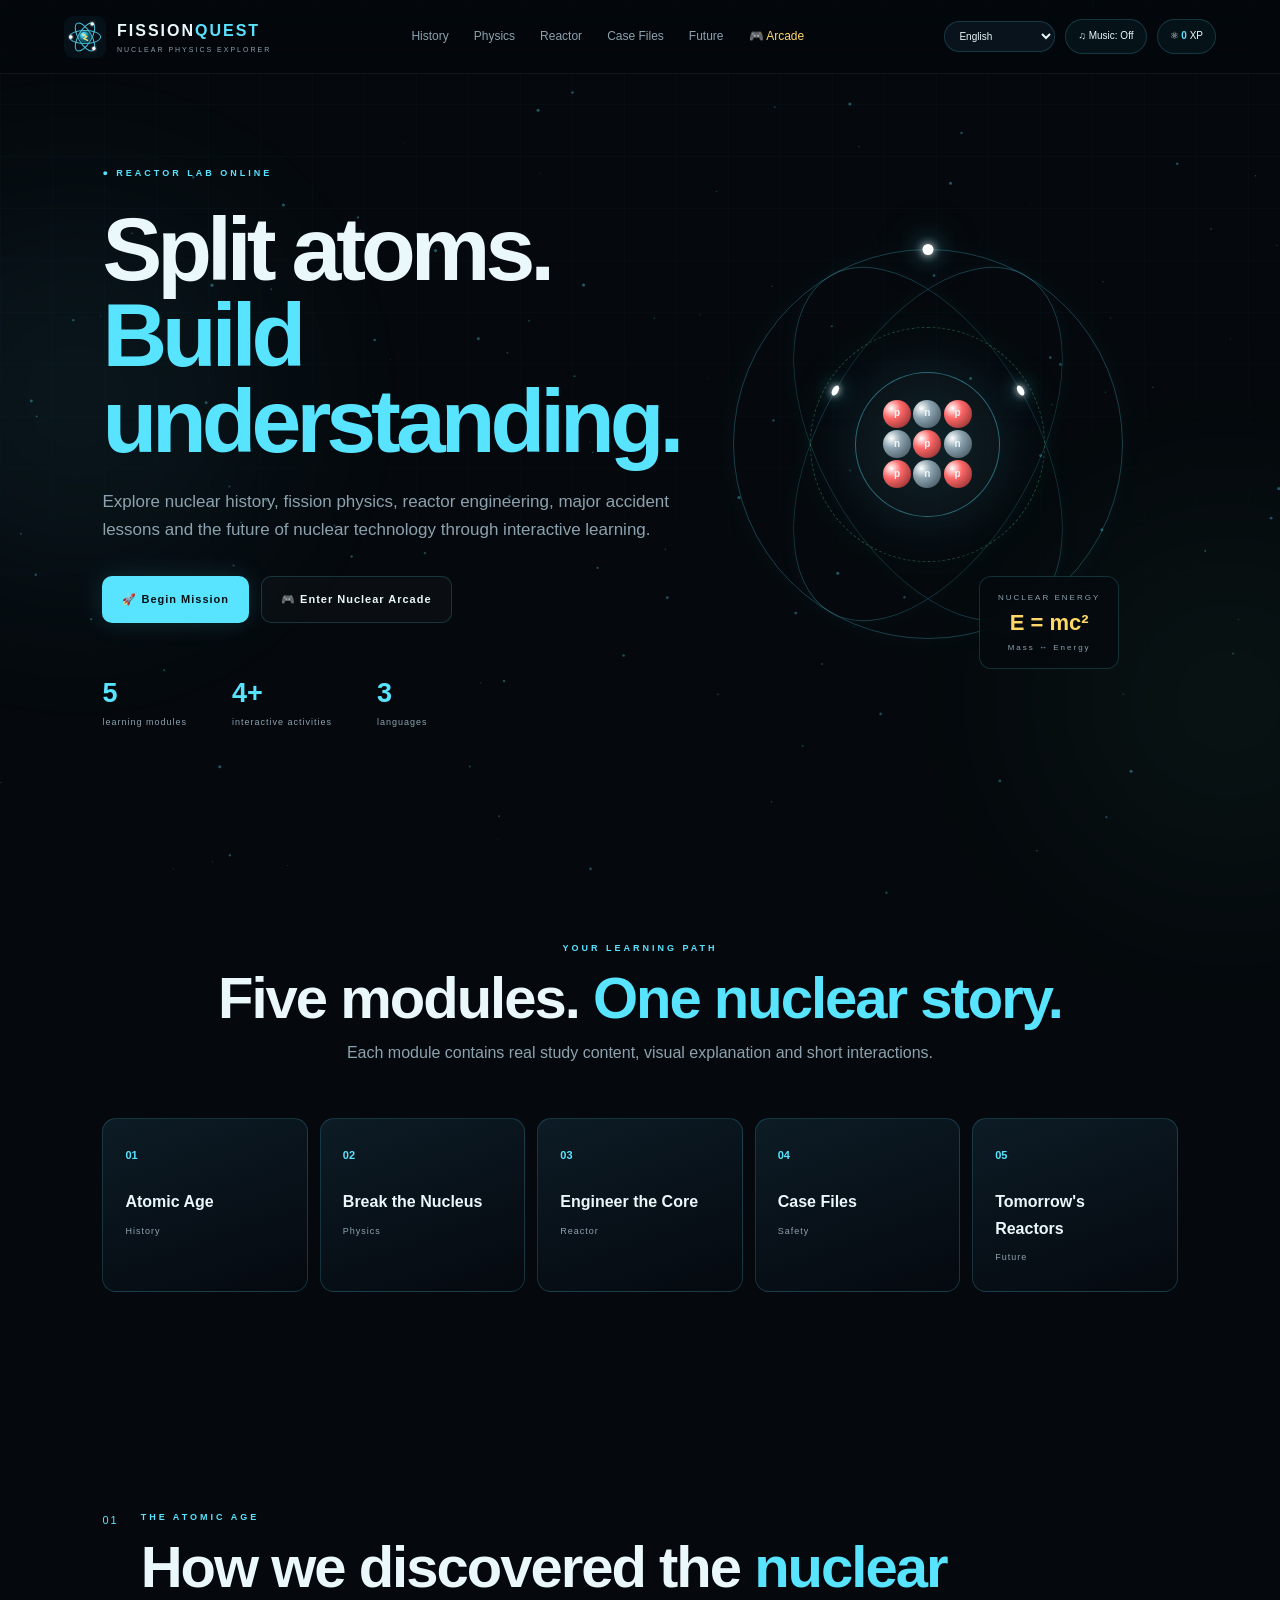
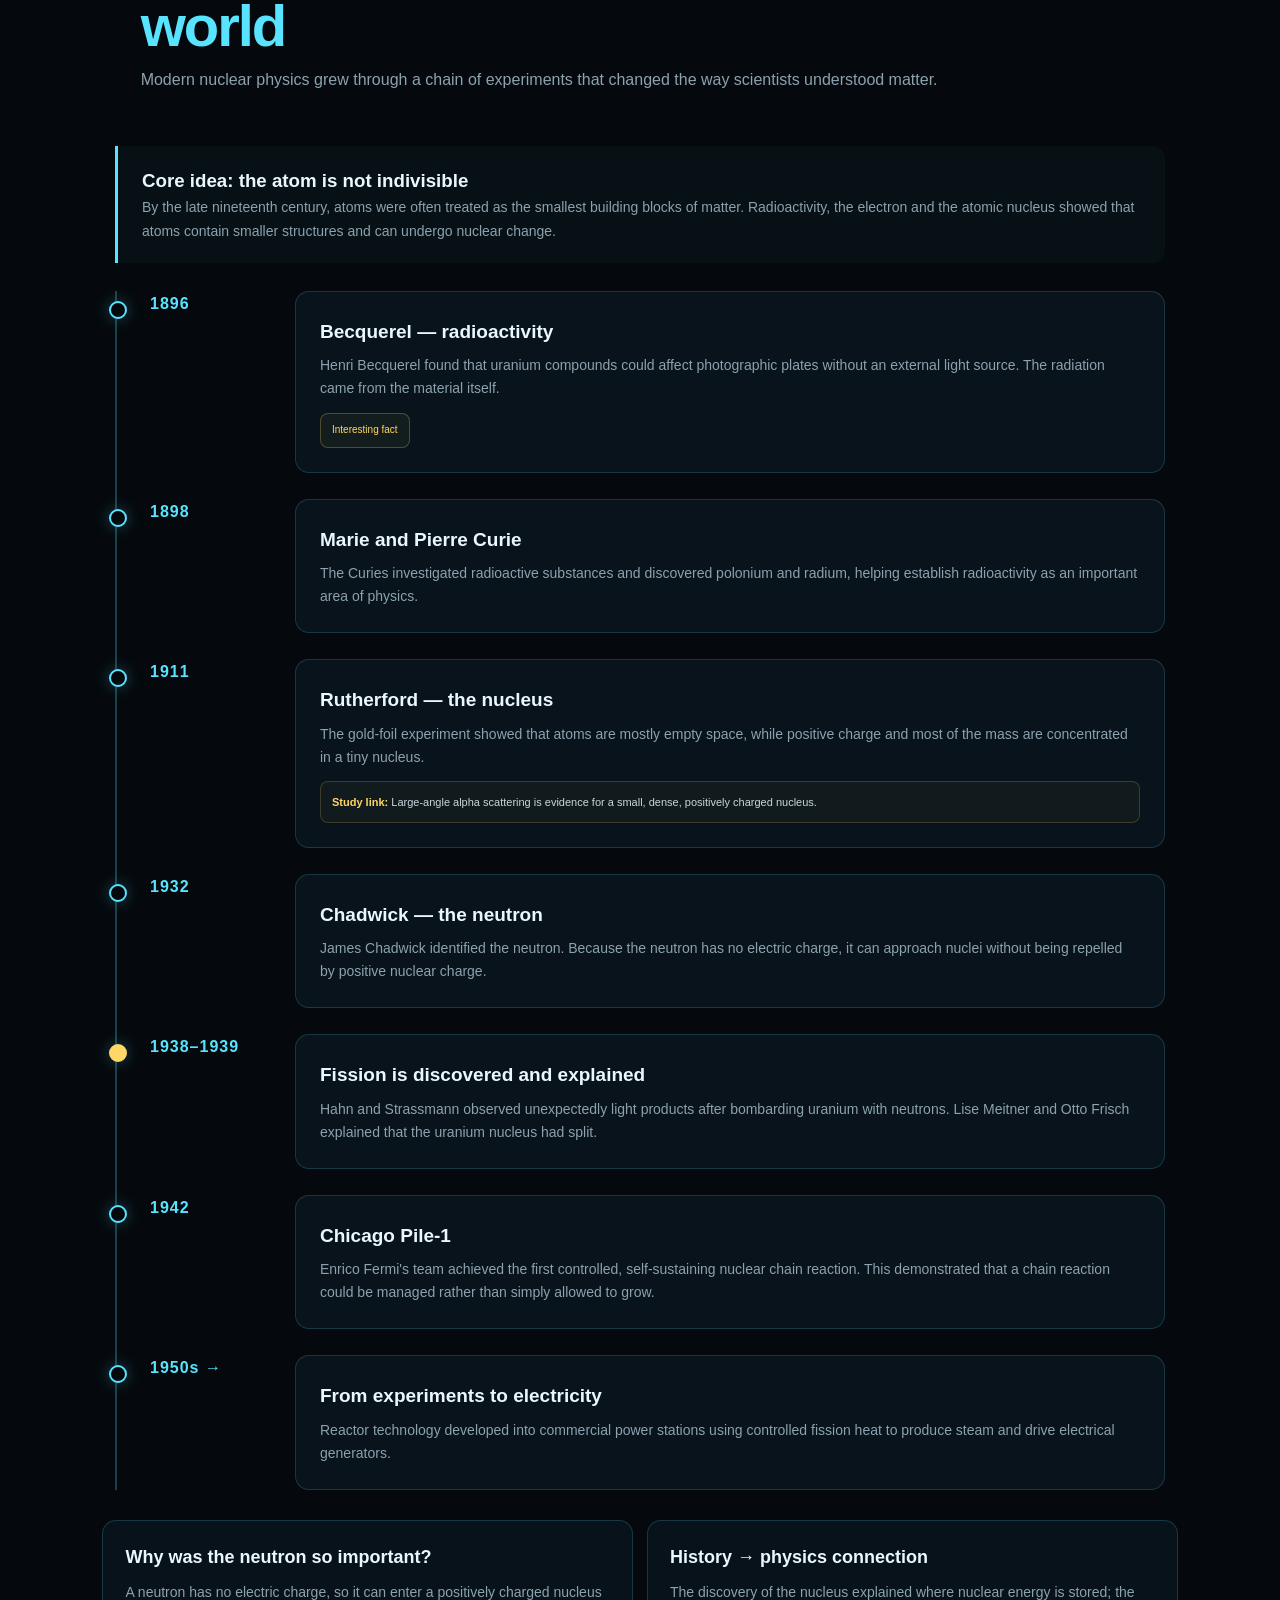
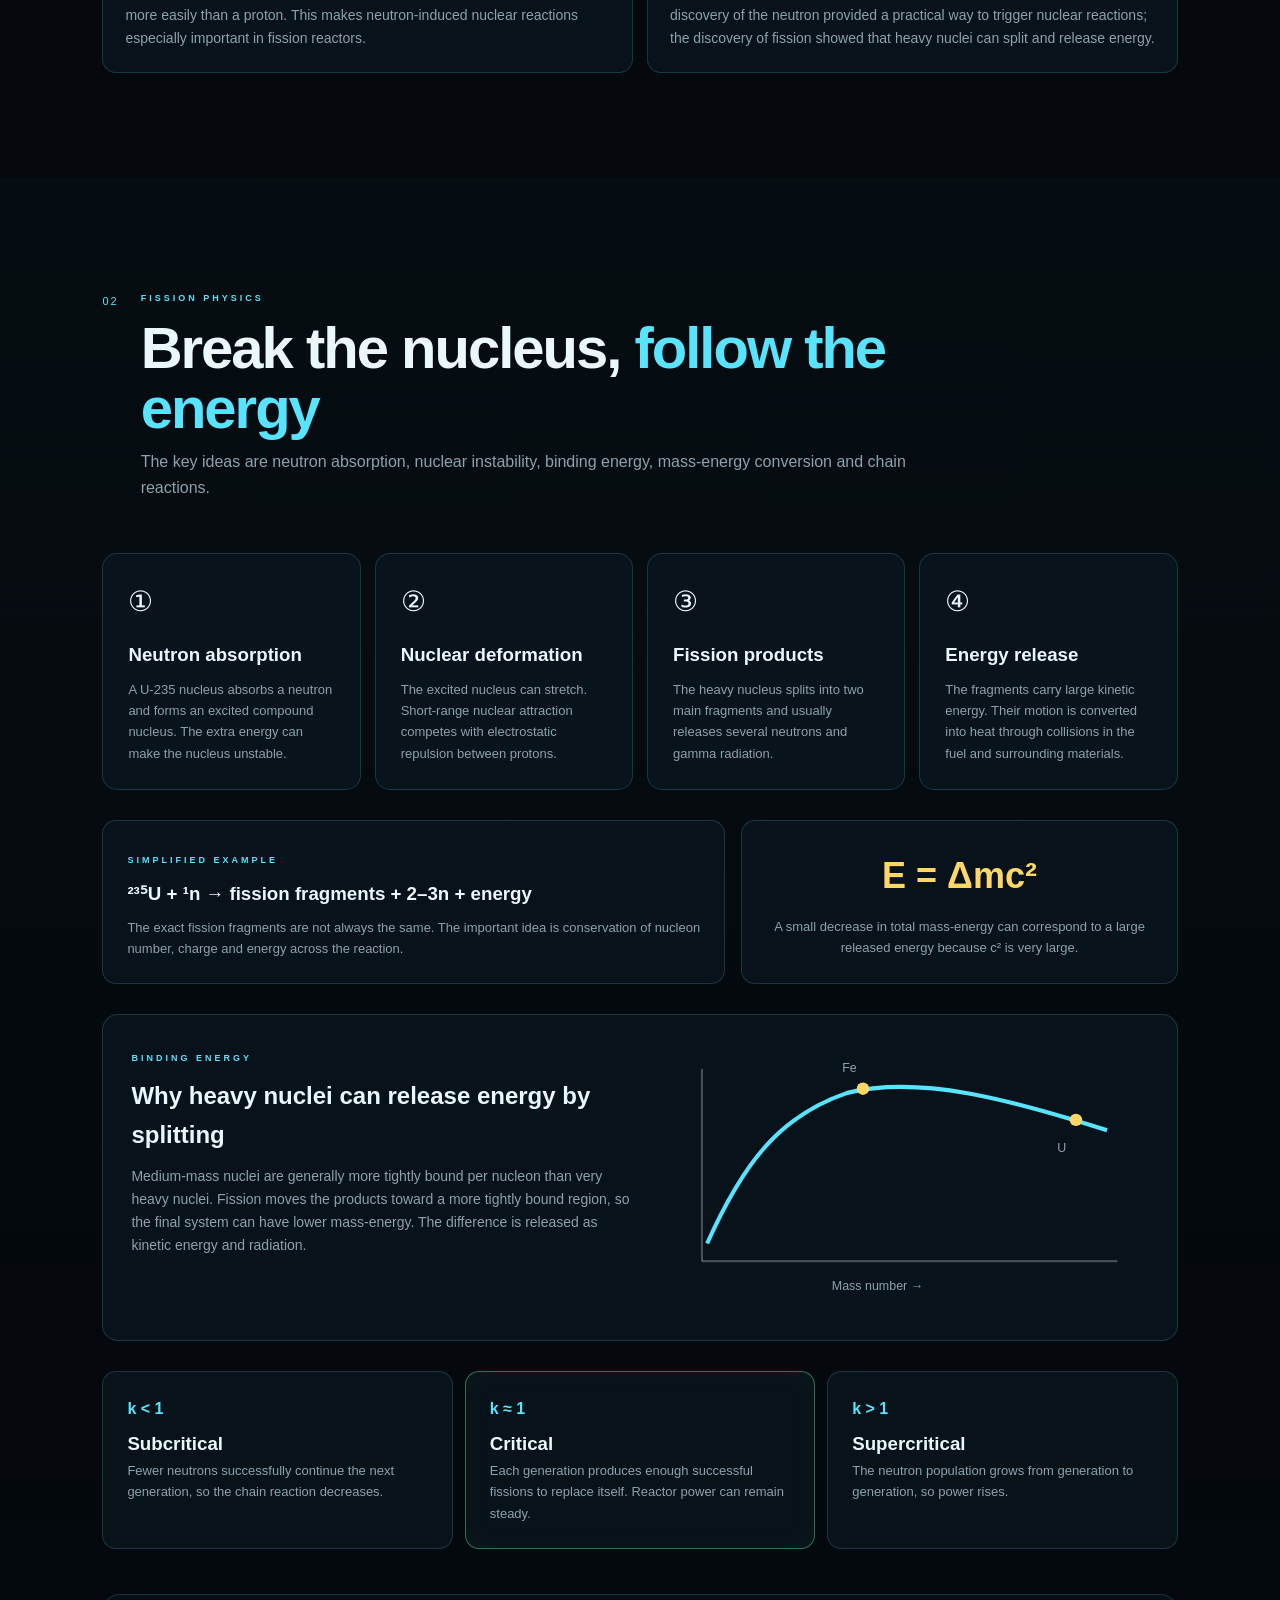
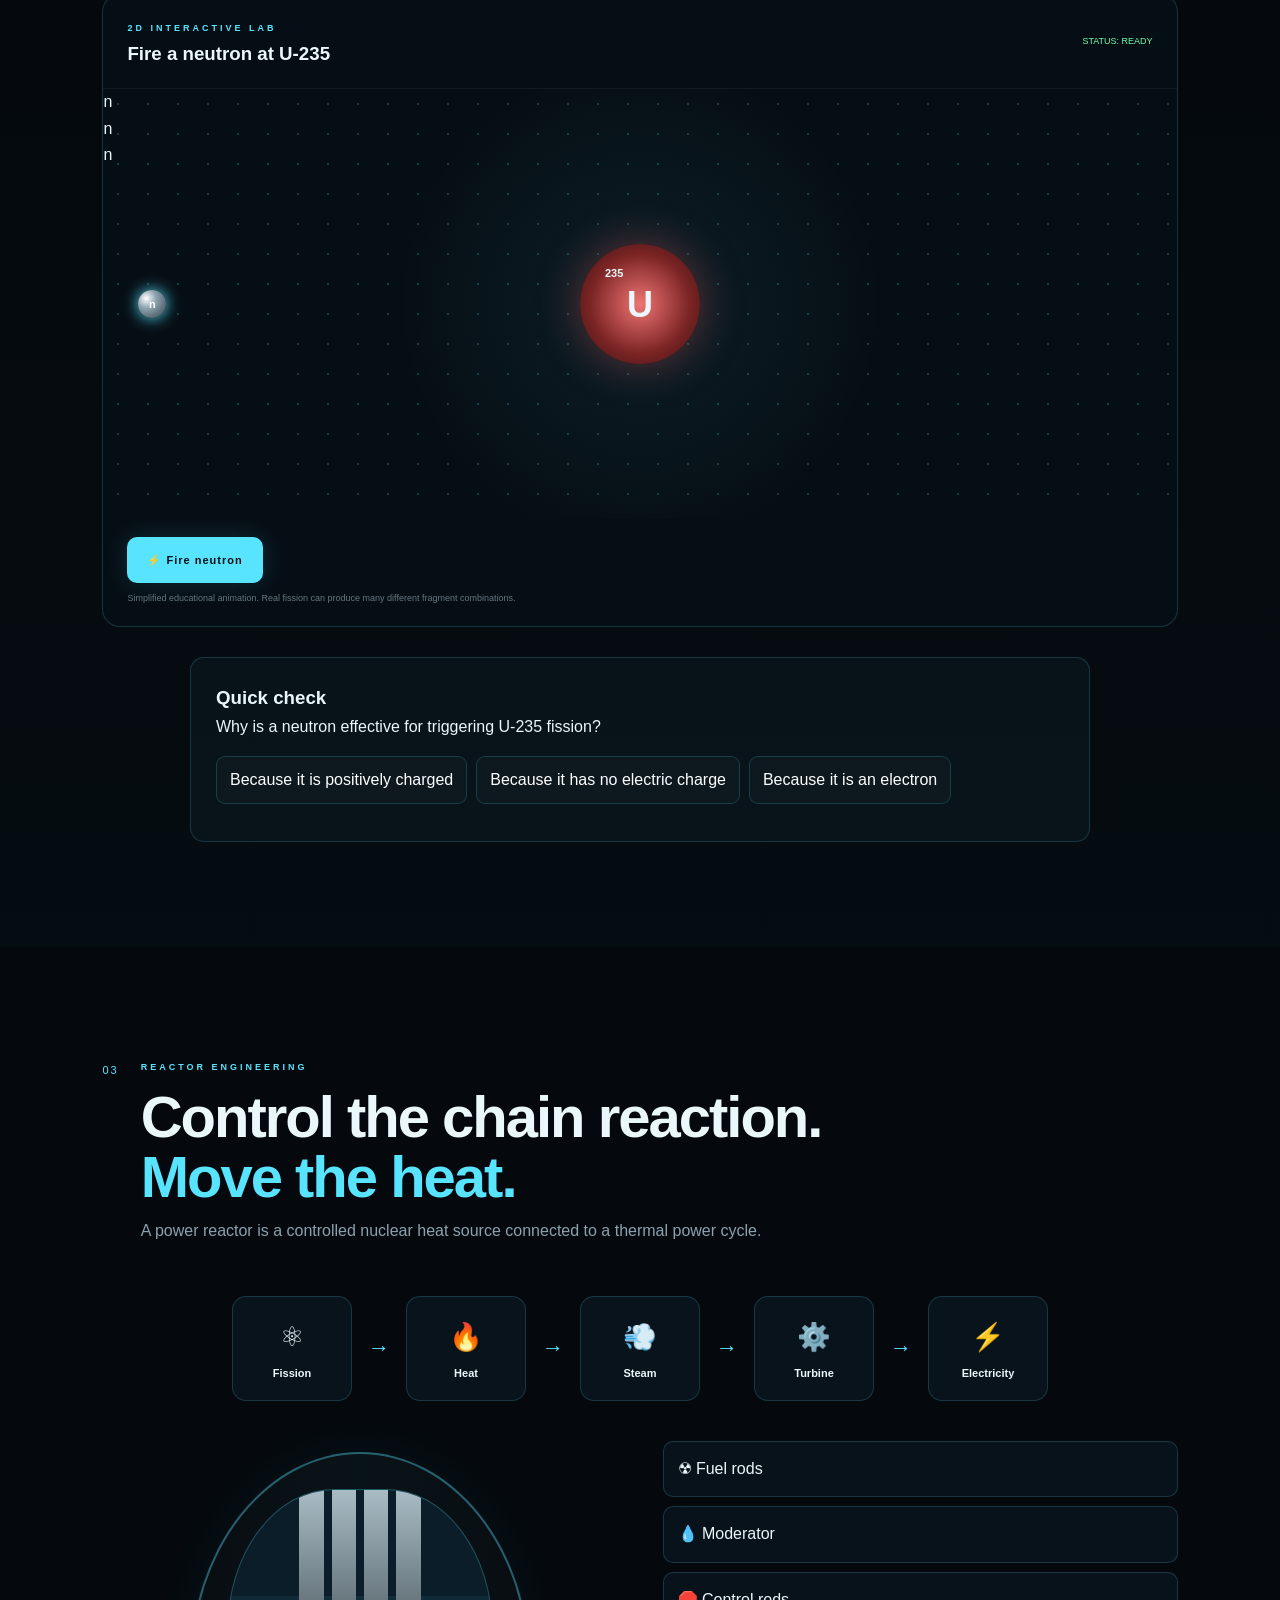
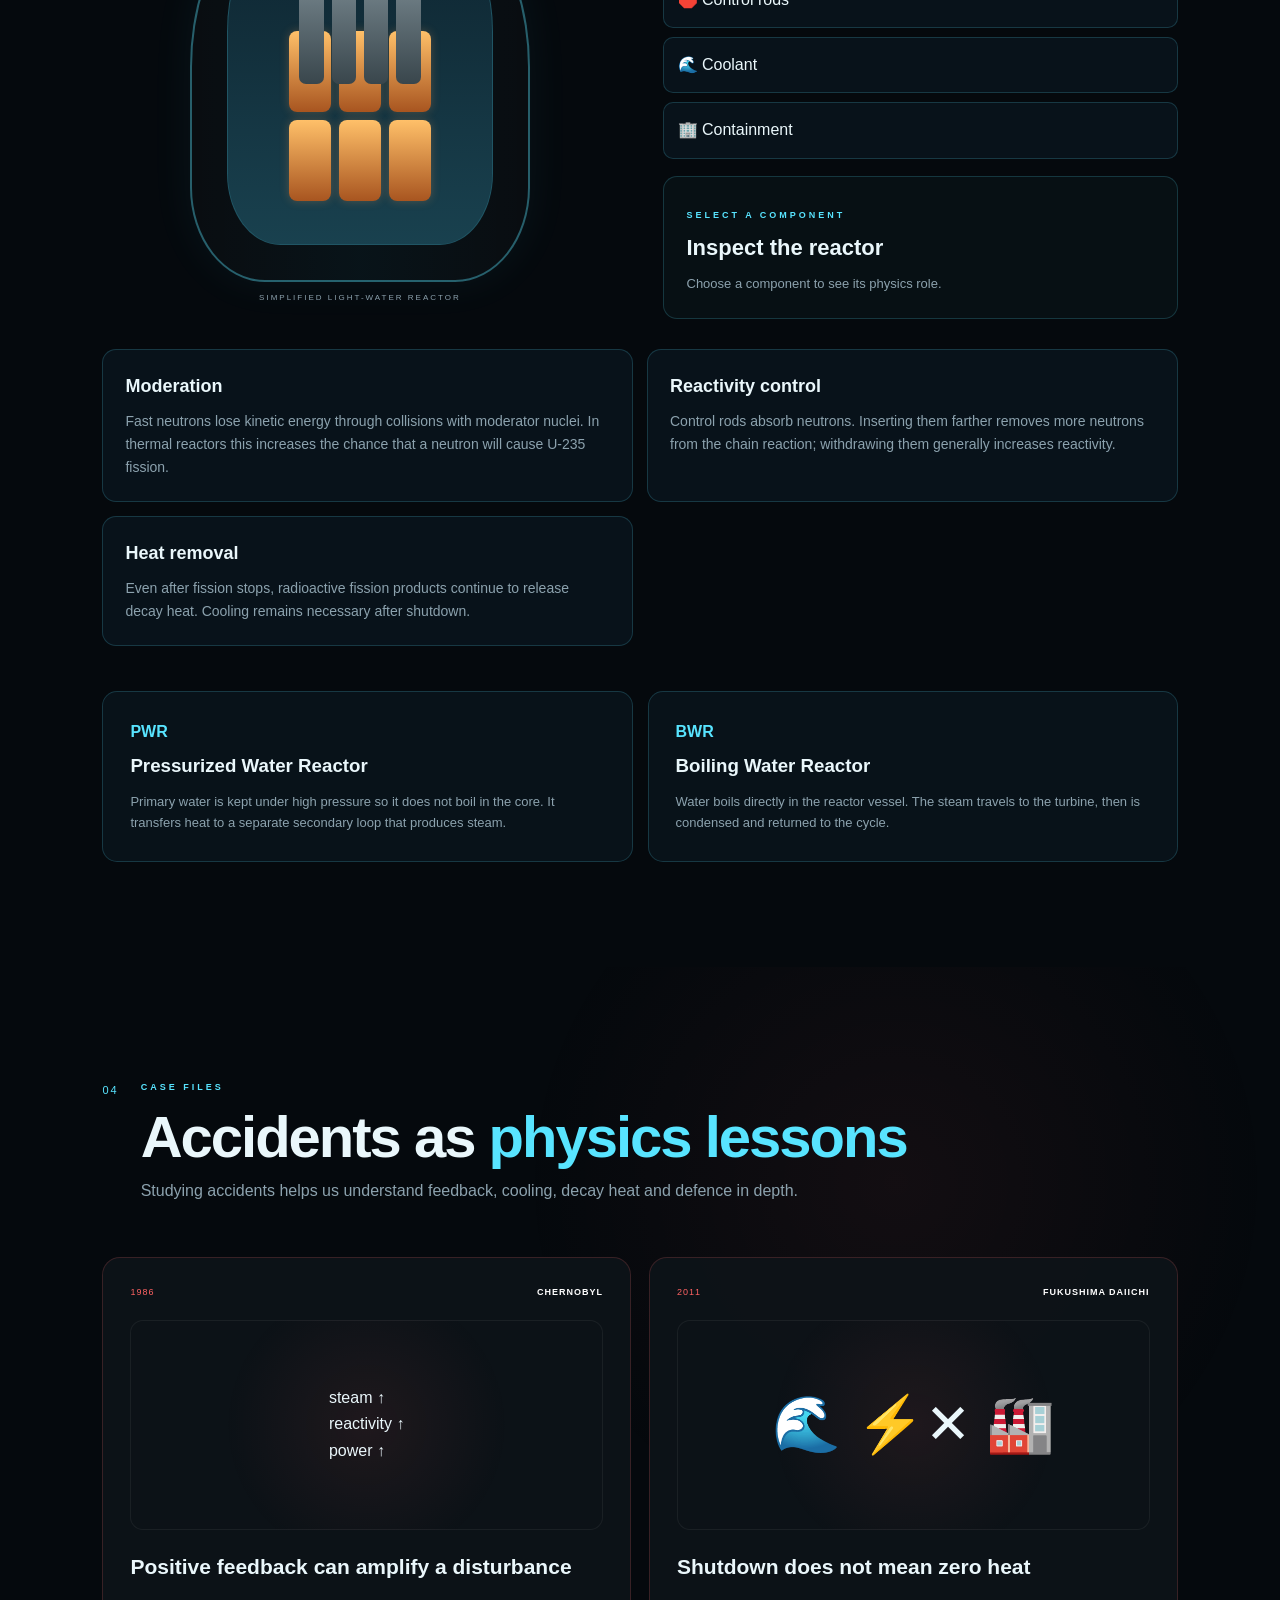
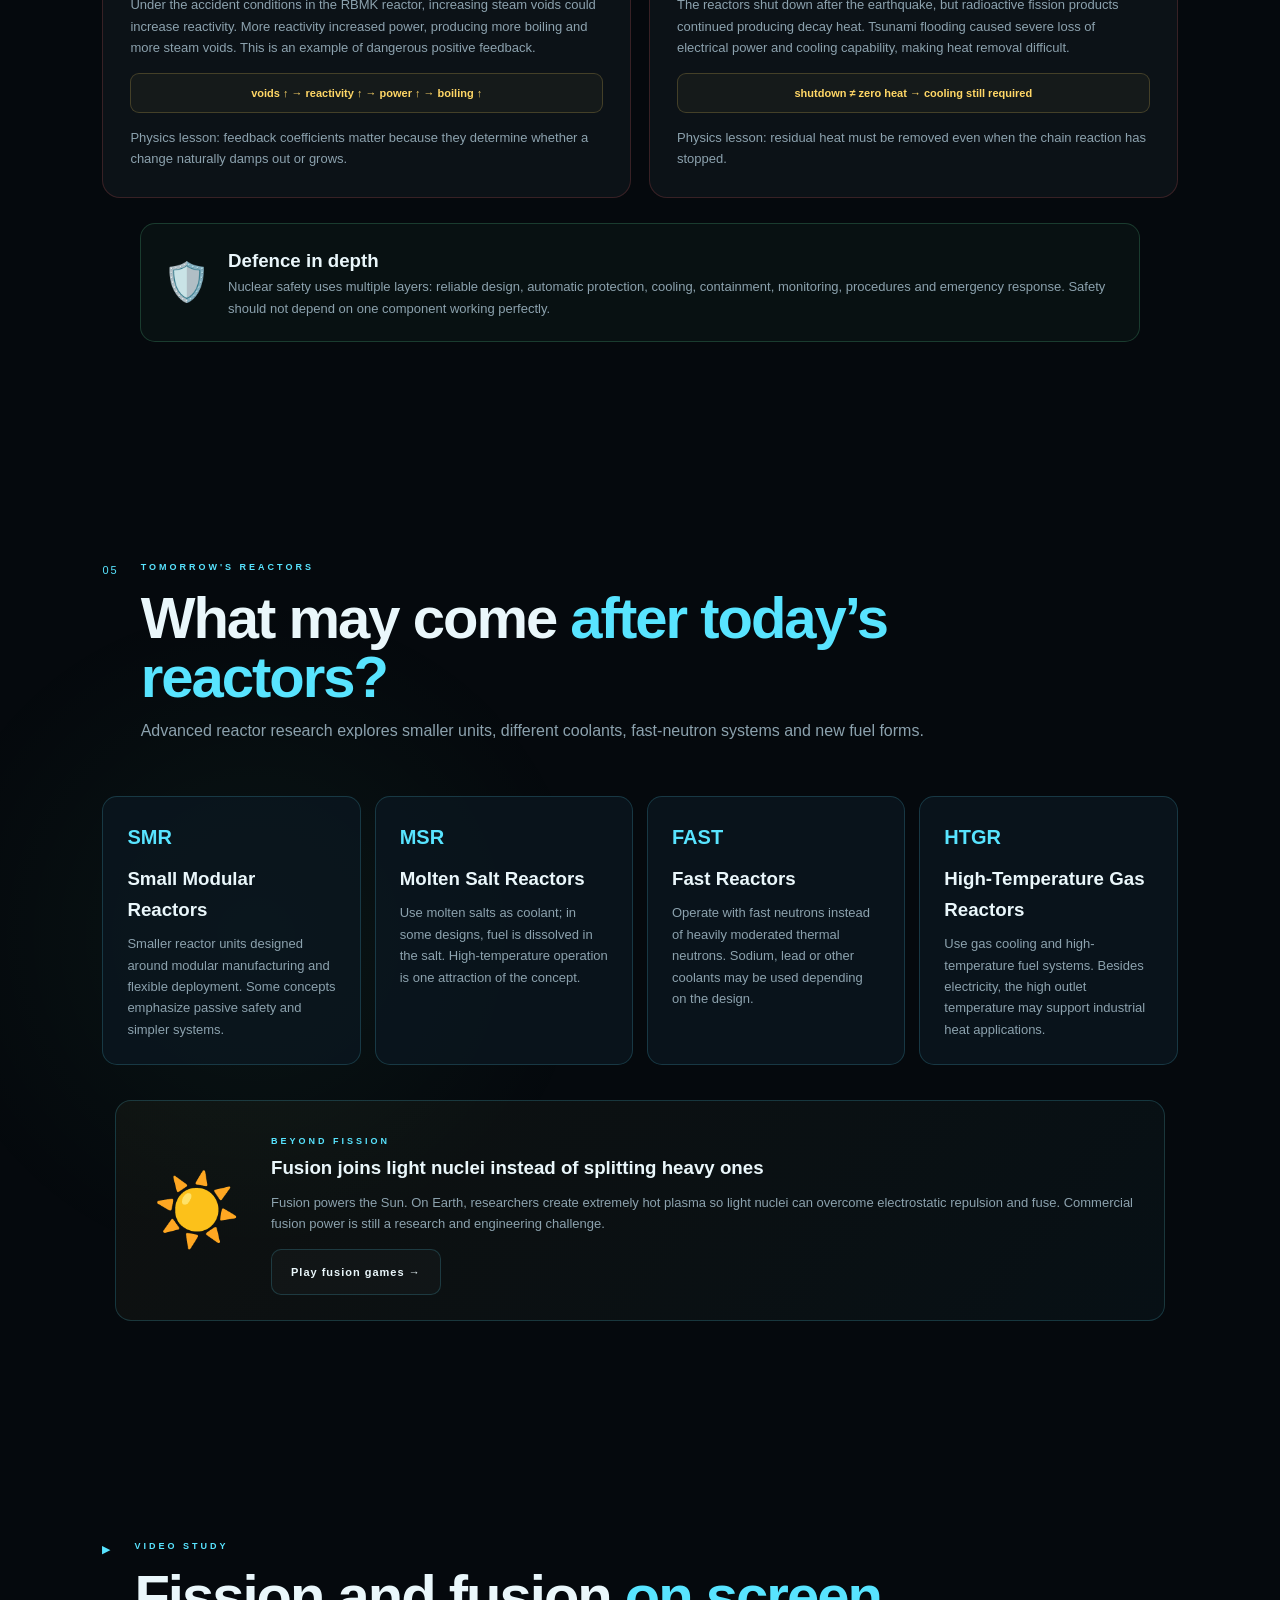
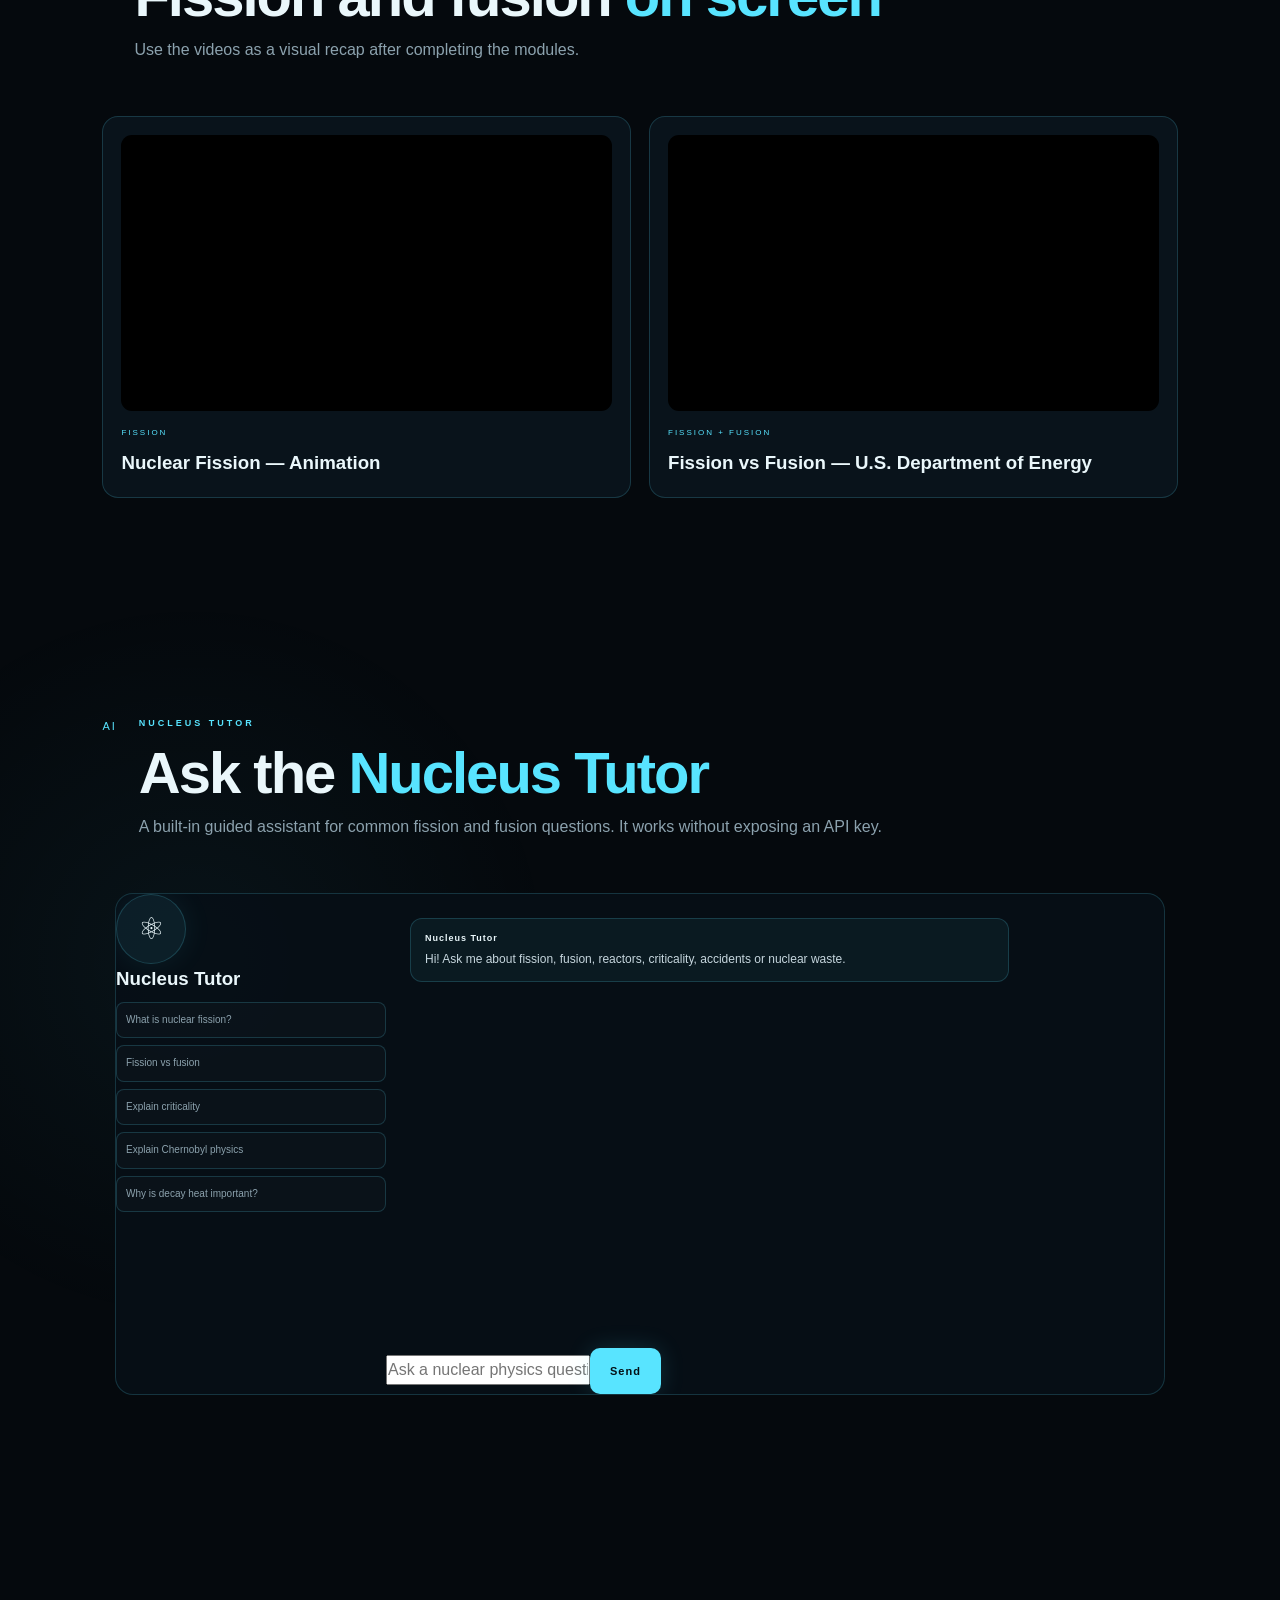
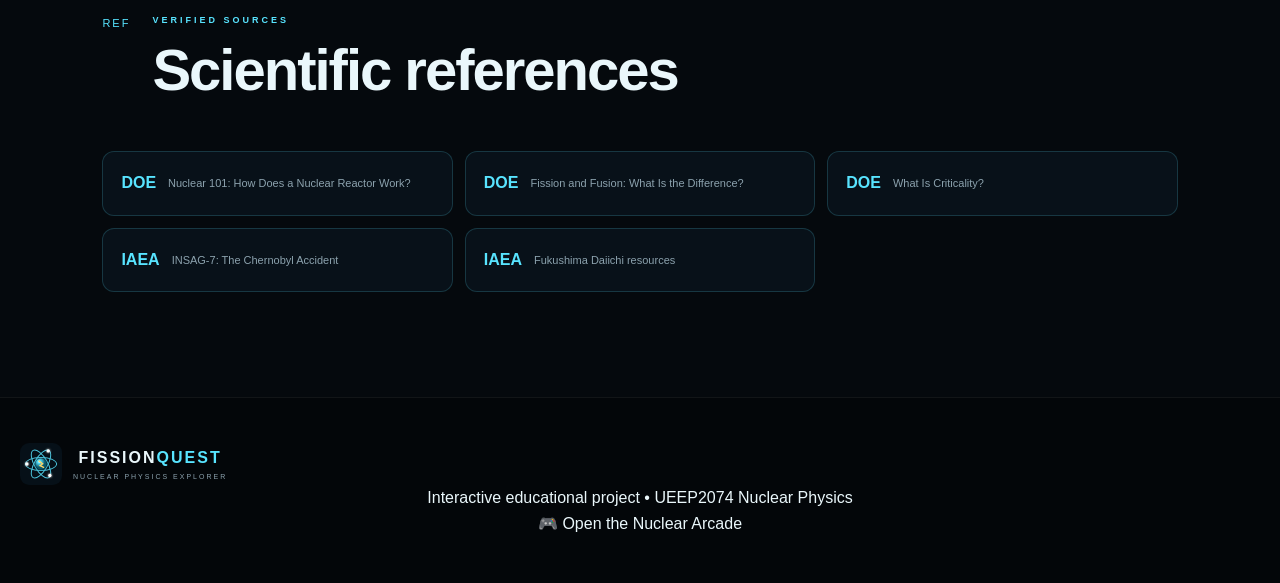
==== commit 154a3574: "Add files via upload" ====
--- a/index.html
+++ b/index.html
@@ -52,7 +52,7 @@
     </div>
   </div>
   <div class="hero-reactor reveal">
-    <div class="orbit o1"><i></i></div><div class="orbit o2"><i></i></div><div class="orbit o3"><i></i></div>
+    <div class="atom-orbit o1"><i></i></div><div class="atom-orbit o2"><i></i></div><div class="atom-orbit o3"><i></i></div><div class="scan-ring"></div>
     <div class="hero-nucleus"><span class="p">p</span><span class="n">n</span><span class="p">p</span><span class="n">n</span><span class="p">p</span><span class="n">n</span><span class="p">p</span><span class="n">n</span><span class="p">p</span></div>
     <div class="hero-readout"><small>NUCLEAR ENERGY</small><b>E = mc²</b><span>Mass ↔ Energy</span></div>
   </div>
--- a/style.css
+++ b/style.css
@@ -8,8 +8,8 @@
 html{scroll-behavior:smooth}
 body{background:var(--bg);color:var(--text);font-family:Inter,Segoe UI,Arial,sans-serif;line-height:1.65;overflow-x:hidden}
 button,input{font:inherit} button{cursor:pointer} a{color:inherit;text-decoration:none}
-.star-field,.grid-bg{position:fixed;inset:0;z-index:-2;pointer-events:none}
-.grid-bg{z-index:-1;background-image:linear-gradient(rgba(88,228,255,.025) 1px,transparent 1px),linear-gradient(90deg,rgba(88,228,255,.025) 1px,transparent 1px);background-size:52px 52px;mask-image:linear-gradient(to bottom,#000 20%,transparent 95%)}
+#starField,.star-field,.grid-bg{position:fixed;inset:0;width:100vw;height:100vh;z-index:0;pointer-events:none}
+.grid-bg{z-index:0;background-image:linear-gradient(rgba(88,228,255,.025) 1px,transparent 1px),linear-gradient(90deg,rgba(88,228,255,.025) 1px,transparent 1px);background-size:52px 52px;mask-image:linear-gradient(to bottom,#000 20%,transparent 95%)}
 .boot-screen{position:fixed;inset:0;z-index:9999;background:#030608;display:flex;flex-direction:column;align-items:center;justify-content:center;transition:.55s}
 .boot-screen.hide{opacity:0;visibility:hidden}.boot-screen h1{font-size:20px;letter-spacing:7px;margin-top:20px}.boot-screen p{font-size:12px;color:var(--muted);letter-spacing:2px}
 .boot-mark{width:100px;height:100px;position:relative}.boot-mark span{position:absolute;inset:10px;border:1px solid rgba(88,228,255,.35);border-radius:50%;animation:spin 2s linear infinite}.boot-mark span:nth-child(2){transform:rotate(60deg) scaleY(.55);animation-duration:1.6s}.boot-mark span:nth-child(3){transform:rotate(-60deg) scaleY(.55);animation-duration:1.2s}.boot-mark span:after{content:"";width:7px;height:7px;background:var(--cyan);box-shadow:0 0 14px var(--cyan);border-radius:50%;position:absolute;left:50%;top:-4px}.boot-mark b{position:absolute;inset:0;display:grid;place-items:center;font-size:34px;color:var(--cyan)}
@@ -40,7 +40,7 @@
 .binding-card{max-width:1100px;margin:30px auto;display:grid;grid-template-columns:1fr 1fr;gap:20px;border:1px solid var(--border);background:rgba(11,23,32,.72);border-radius:16px;padding:28px}.binding-card h3{font-size:24px;margin:6px 0 10px}.binding-card p{color:var(--muted);font-size:14px}.binding-visual svg{width:100%;height:auto}.binding-visual line{stroke:rgba(255,255,255,.24);stroke-width:2}.binding-visual path{fill:none;stroke:var(--cyan);stroke-width:4}.binding-visual circle{fill:var(--yellow)}.binding-visual text{fill:var(--muted);font-size:12px}
 .criticality-grid{max-width:1100px;margin:auto;display:grid;grid-template-columns:repeat(3,1fr);gap:12px}.criticality-grid article{border:1px solid var(--border);padding:24px;border-radius:14px;background:rgba(11,23,32,.7)}.criticality-grid article.critical{border-color:rgba(111,255,176,.4);box-shadow:inset 0 0 30px rgba(111,255,176,.03)}.criticality-grid b{color:var(--cyan)}.criticality-grid h3{margin-top:7px}.criticality-grid p{font-size:13px;color:var(--muted)}
 .energy-chain{max-width:1050px;margin:0 auto 40px;display:flex;align-items:center;justify-content:center;gap:16px;flex-wrap:wrap}.energy-chain div{min-width:120px;padding:18px;border:1px solid var(--border);background:rgba(11,23,32,.75);border-radius:14px;text-align:center;font-size:27px}.energy-chain b{display:block;font-size:11px;margin-top:4px}.energy-chain i{font-style:normal;color:var(--cyan);font-size:22px}
-.reactor-explorer{max-width:1150px;margin:auto;display:grid;grid-template-columns:1fr 1fr;gap:45px;align-items:center}.reactor-diagram{text-align:center}.containment-shell{width:340px;height:430px;margin:auto;border:2px solid rgba(88,228,255,.38);border-radius:50% 50% 22% 22%;padding:35px;background:linear-gradient(90deg,rgba(255,255,255,.02),rgba(88,228,255,.05),rgba(255,255,255,.02));box-shadow:0 0 45px rgba(88,228,255,.06)}.pressure-vessel{height:100%;position:relative;border:1px solid rgba(88,228,255,.28);border-radius:40% 40% 20% 20%;overflow:hidden;background:#0b1d28}.water-zone{position:absolute;inset:30% 0 0;background:linear-gradient(rgba(88,228,255,.07),rgba(88,228,255,.18))}.fuel-bank{position:absolute;left:23%;right:23%;bottom:12%;height:48%;display:grid;grid-template-columns:repeat(3,1fr);gap:8px}.fuel-bank i{background:linear-gradient(#ffc069,#a85520);border-radius:8px;box-shadow:0 0 10px rgba(255,159,80,.25)}.control-bank{position:absolute;left:27%;right:27%;top:0;height:55%;display:grid;grid-template-columns:repeat(4,1fr);gap:8px;z-index:2}.control-bank i{background:linear-gradient(#a9bbc4,#39464c);border-radius:0 0 7px 7px}.core-glow{position:absolute;left:50%;bottom:26%;width:180px;height:70px;transform:translateX(-50%);background:radial-gradient(ellipse,rgba(255,99,99,.18),transparent 65%);filter:blur(10px)}.reactor-diagram small{font-size:8px;color:var(--muted);letter-spacing:2px}
+.reactor-explorer{max-width:1150px;margin:auto;display:grid;grid-template-columns:1fr 1fr;gap:45px;align-items:center}.reactor-diagram{text-align:center}.containment-shell{width:340px;height:430px;margin:auto;border:2px solid rgba(88,228,255,.38);border-radius:50% 50% 22% 22%;padding:35px;background:linear-gradient(90deg,rgba(255,255,255,.02),rgba(88,228,255,.05),rgba(255,255,255,.02));box-shadow:0 0 45px rgba(88,228,255,.06)}.pressure-vessel,.vessel{height:100%;position:relative;border:1px solid rgba(88,228,255,.28);border-radius:40% 40% 20% 20%;overflow:hidden;background:#0b1d28}.water-zone{position:absolute;inset:30% 0 0;background:linear-gradient(rgba(88,228,255,.07),rgba(88,228,255,.18))}.fuel-bank{position:absolute;left:23%;right:23%;bottom:12%;height:48%;display:grid;grid-template-columns:repeat(3,1fr);gap:8px}.fuel-bank i{background:linear-gradient(#ffc069,#a85520);border-radius:8px;box-shadow:0 0 10px rgba(255,159,80,.25)}.control-bank{position:absolute;left:27%;right:27%;top:0;height:55%;display:grid;grid-template-columns:repeat(4,1fr);gap:8px;z-index:2}.control-bank i{background:linear-gradient(#a9bbc4,#39464c);border-radius:0 0 7px 7px}.core-glow{position:absolute;left:50%;bottom:26%;width:180px;height:70px;transform:translateX(-50%);background:radial-gradient(ellipse,rgba(255,99,99,.18),transparent 65%);filter:blur(10px)}.reactor-diagram small{font-size:8px;color:var(--muted);letter-spacing:2px}
 .component-tabs{display:flex;flex-direction:column;gap:9px}.component-tabs>button{border:1px solid var(--border);background:rgba(11,23,32,.72);color:var(--text);border-radius:10px;padding:14px;text-align:left;transition:.2s}.component-tabs>button:hover{transform:translateX(5px);border-color:var(--cyan)}.component-info{border:1px solid var(--border);background:rgba(88,228,255,.03);padding:23px;border-radius:14px;margin-top:8px}.component-info h3{font-size:22px;margin:4px 0 7px}.component-info p{font-size:13px;color:var(--muted)}
 .pwr-bwr{max-width:1100px;margin:45px auto 0;display:grid;grid-template-columns:1fr 1fr;gap:15px}.pwr-bwr article{border:1px solid var(--border);padding:27px;border-radius:15px;background:rgba(11,23,32,.7)}.pwr-bwr span{color:var(--cyan);font-weight:900}.pwr-bwr h3{margin-top:6px}.pwr-bwr p{color:var(--muted);font-size:13px;margin-top:9px}
 .case-grid{display:grid;grid-template-columns:1fr 1fr;gap:18px;max-width:1200px;margin:auto}.case-card{border:1px solid rgba(255,99,99,.18);background:rgba(14,20,26,.86);border-radius:18px;padding:27px}.case-card header{display:flex;justify-content:space-between;font-size:9px;color:var(--red);letter-spacing:1px}.case-card header b{color:#fff}.case-visual{height:210px;margin:20px 0;border:1px solid rgba(255,255,255,.06);border-radius:13px;display:grid;place-items:center;position:relative;overflow:hidden;background:radial-gradient(circle,rgba(255,99,99,.08),transparent 55%)}.rbmk-core{width:180px;height:160px;border:1px solid rgba(255,255,255,.18);position:relative;display:flex;gap:10px;align-items:end;justify-content:center;padding:15px}.rbmk-core span{position:absolute;top:15px;color:var(--yellow);font-size:11px}.rbmk-core i{width:23px;height:95px;background:linear-gradient(#ff8d59,#6a2718);animation:heatPulse 1.5s infinite alternate}.fukushima .plant{font-size:70px}.fukushima .wave{position:absolute;left:30px;bottom:20px;font-size:56px}.fukushima .power-off{position:absolute;right:25px;top:25px;font-size:28px;color:var(--red)}.case-card h3{font-size:21px}.case-card>p{font-size:13px;color:var(--muted);margin-top:10px}.feedback-loop{margin:17px 0;padding:12px;border:1px solid rgba(255,215,102,.16);background:rgba(255,215,102,.04);border-radius:10px;display:flex;align-items:center;justify-content:center;gap:8px;flex-wrap:wrap;font-size:10px}.feedback-loop i{font-style:normal;color:var(--yellow)}.case-lesson strong{color:var(--yellow)}
@@ -83,3 +83,194 @@
 .feedback-cards{display:grid;grid-template-columns:repeat(4,1fr);gap:12px;max-width:900px;margin:auto}.reaction{border:1px solid var(--border);background:rgba(11,23,32,.75);color:#fff;padding:18px;border-radius:12px;font-size:23px}.reaction b{display:block;font-size:11px;margin-top:6px}.reaction-summary{max-width:900px;margin:14px auto 30px;text-align:center;color:var(--muted);font-size:11px}.comment-board{max-width:950px;margin:auto;border:1px solid var(--border);background:rgba(11,23,32,.72);padding:25px;border-radius:16px}.comment-board p{color:var(--muted);font-size:12px;margin:8px 0 18px}
 @media(max-width:800px){#langSelect{max-width:95px}.study-grid,.equation-panel,.fusion-bridge,.arcade-hero,.fusion-game{grid-template-columns:1fr}.arcade-logo{width:240px;height:240px;font-size:105px;margin:auto}.sort-zones,.feedback-cards{grid-template-columns:1fr 1fr}.boss-header{grid-template-columns:55px 1fr}.boss-header>.scorebox{grid-column:2}.fusion-core{height:310px}}
 @media(max-width:520px){.top-actions #langSelect{display:block}.sort-zones,.feedback-cards{grid-template-columns:1fr}.inline-choices{flex-direction:column}.arcade-hero h1{font-size:48px}.fusion-bridge{grid-template-columns:1fr}.fusion-sun{font-size:55px}}
+
+
+/* V4 reactor positioning fix */
+.reactor-diagram .vessel{
+  width:100%;
+  height:100%;
+  position:relative;
+  overflow:hidden;
+}
+.reactor-diagram .control-bank,
+.reactor-diagram .fuel-bank,
+.reactor-diagram .water-zone{
+  position:absolute;
+}
+
+
+/* ===== V4.1 VISUAL / HERO FIX ===== */
+html{
+  background:#05090d;
+}
+
+body{
+  background:transparent !important;
+  position:relative;
+  min-height:100vh;
+}
+
+/* Animated background lives behind the content, but above the page background. */
+#starField,
+.grid-bg{
+  position:fixed !important;
+  inset:0 !important;
+  width:100vw !important;
+  height:100vh !important;
+  pointer-events:none !important;
+  z-index:0 !important;
+}
+
+main,
+footer{
+  position:relative;
+  z-index:1;
+}
+
+/* Extra slow-moving ambient glows so the background never feels static. */
+body::before,
+body::after{
+  content:"";
+  position:fixed;
+  width:48vw;
+  height:48vw;
+  border-radius:50%;
+  pointer-events:none;
+  z-index:0;
+  filter:blur(70px);
+  opacity:.10;
+}
+
+body::before{
+  left:-18vw;
+  top:10vh;
+  background:radial-gradient(circle,rgba(88,228,255,.8),transparent 68%);
+  animation:ambientDriftA 18s ease-in-out infinite alternate;
+}
+
+body::after{
+  right:-20vw;
+  bottom:-12vh;
+  background:radial-gradient(circle,rgba(111,255,176,.55),transparent 68%);
+  animation:ambientDriftB 22s ease-in-out infinite alternate;
+}
+
+/* Prevent the first screen from appearing empty while JS is initializing. */
+.hero{
+  min-height:92vh !important;
+}
+
+.hero .reveal{
+  opacity:1 !important;
+  transform:none !important;
+}
+
+/* Restored animated atomic model. */
+.hero-reactor{
+  overflow:visible;
+}
+
+.hero-reactor .atom-orbit{
+  width:390px;
+  height:390px;
+  position:absolute;
+  border:1px solid rgba(88,228,255,.25);
+  border-radius:50%;
+  box-shadow:0 0 28px rgba(88,228,255,.035);
+}
+
+.hero-reactor .atom-orbit.o1{
+  animation:orbitOne 14s linear infinite;
+}
+
+.hero-reactor .atom-orbit.o2{
+  animation:orbitTwo 11s linear infinite;
+}
+
+.hero-reactor .atom-orbit.o3{
+  animation:orbitThree 9s linear infinite;
+}
+
+.hero-reactor .atom-orbit i{
+  width:11px;
+  height:11px;
+  border-radius:50%;
+  background:#fff;
+  box-shadow:0 0 10px #fff,0 0 24px var(--cyan),0 0 45px rgba(88,228,255,.55);
+  position:absolute;
+  left:50%;
+  top:-6px;
+  transform:translateX(-50%);
+}
+
+.hero-reactor .scan-ring{
+  position:absolute;
+  width:235px;
+  height:235px;
+  border-radius:50%;
+  border:1px dashed rgba(111,255,176,.25);
+  box-shadow:0 0 35px rgba(111,255,176,.035);
+  animation:scanRotate 7s linear infinite;
+}
+
+.hero-nucleus{
+  animation:nucleusFloat 3.2s ease-in-out infinite !important;
+}
+
+@keyframes orbitOne{
+  from{transform:rotate(0deg)}
+  to{transform:rotate(360deg)}
+}
+
+@keyframes orbitTwo{
+  from{transform:rotate(60deg) scaleY(.55)}
+  to{transform:rotate(420deg) scaleY(.55)}
+}
+
+@keyframes orbitThree{
+  from{transform:rotate(-60deg) scaleY(.55)}
+  to{transform:rotate(300deg) scaleY(.55)}
+}
+
+@keyframes scanRotate{
+  from{transform:rotate(0deg) scale(.96)}
+  50%{transform:rotate(180deg) scale(1.04)}
+  to{transform:rotate(360deg) scale(.96)}
+}
+
+@keyframes nucleusFloat{
+  0%,100%{transform:translateY(0) scale(1)}
+  50%{transform:translateY(-8px) scale(1.045)}
+}
+
+@keyframes ambientDriftA{
+  from{transform:translate3d(0,0,0) scale(1)}
+  to{transform:translate3d(14vw,12vh,0) scale(1.18)}
+}
+
+@keyframes ambientDriftB{
+  from{transform:translate3d(0,0,0) scale(1)}
+  to{transform:translate3d(-15vw,-10vh,0) scale(1.12)}
+}
+
+/* Keep the atom comfortably sized on smaller devices. */
+@media(max-width:800px){
+  .hero-reactor .atom-orbit{
+    width:300px;
+    height:300px;
+  }
+  .hero{
+    min-height:auto !important;
+  }
+}
+
+@media(max-width:520px){
+  .hero-reactor .atom-orbit{
+    width:245px;
+    height:245px;
+  }
+  .hero-reactor .scan-ring{
+    width:180px;
+    height:180px;
+  }
+}
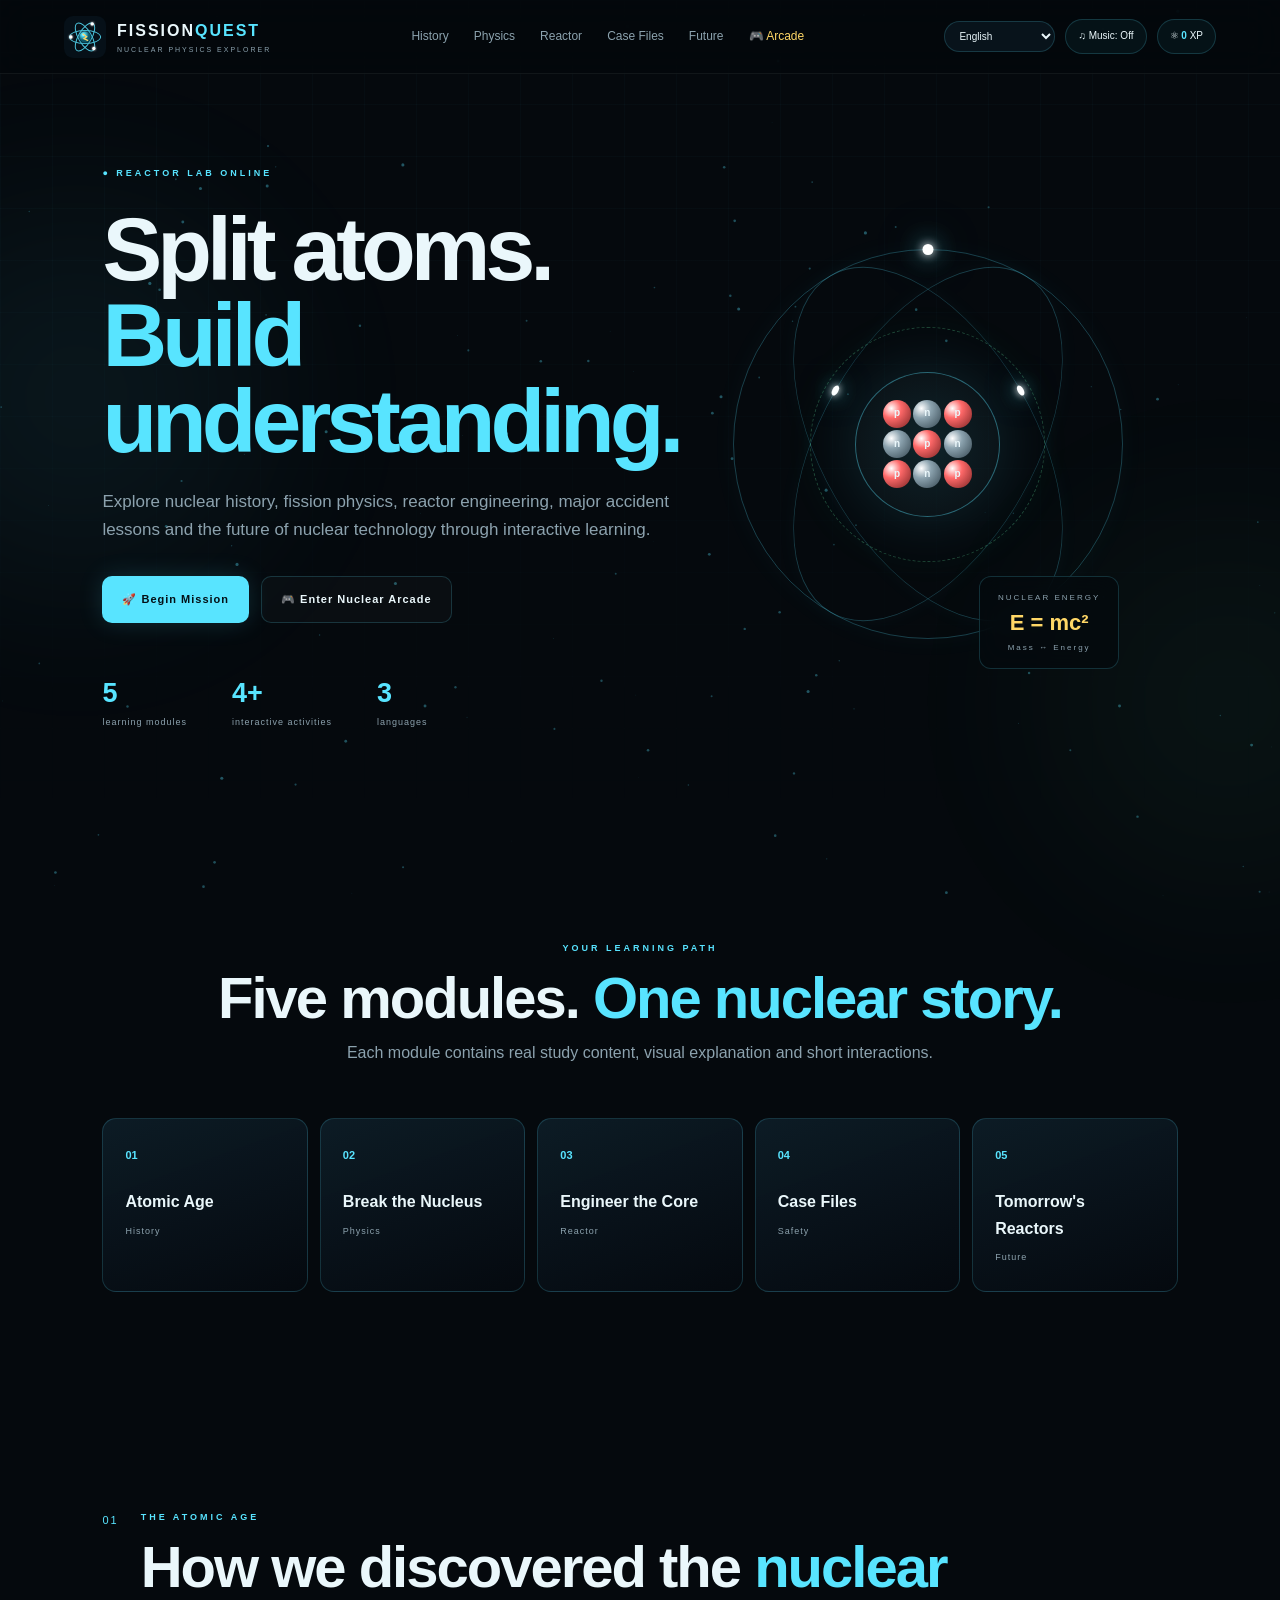
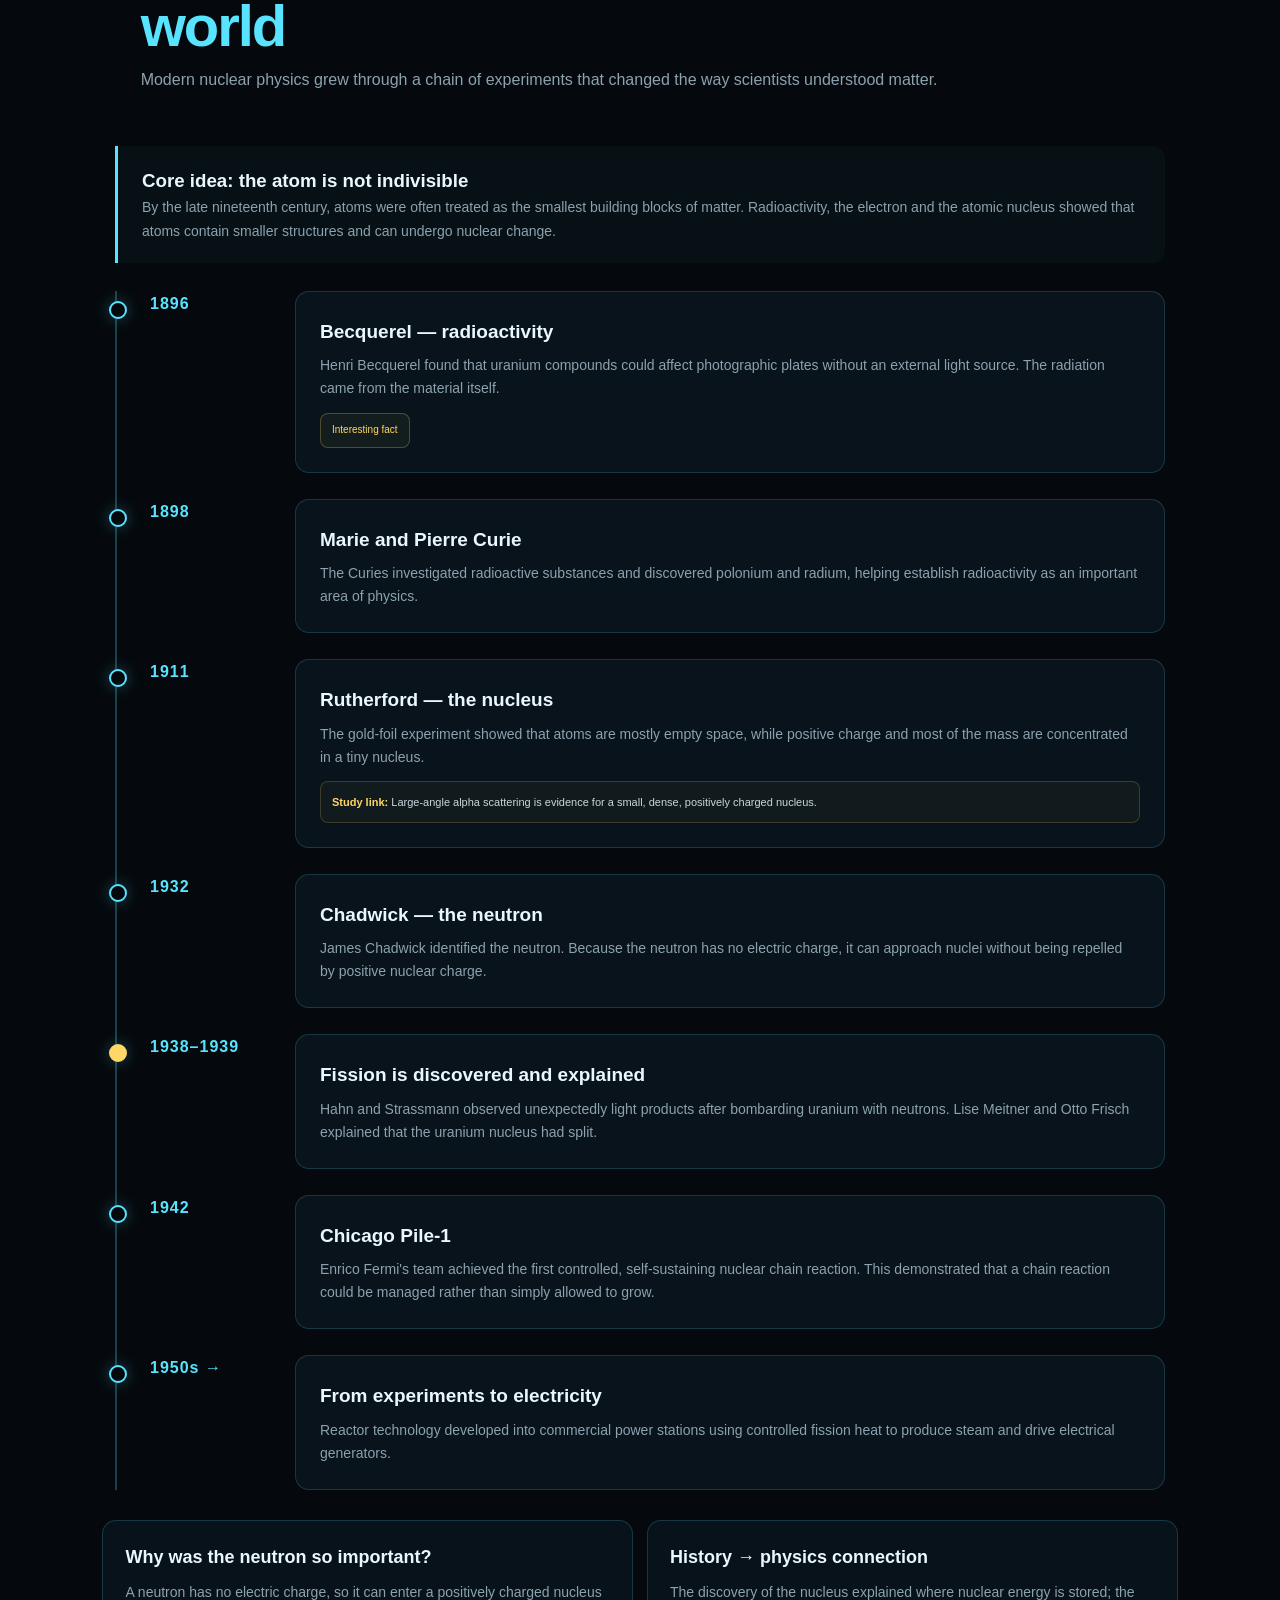
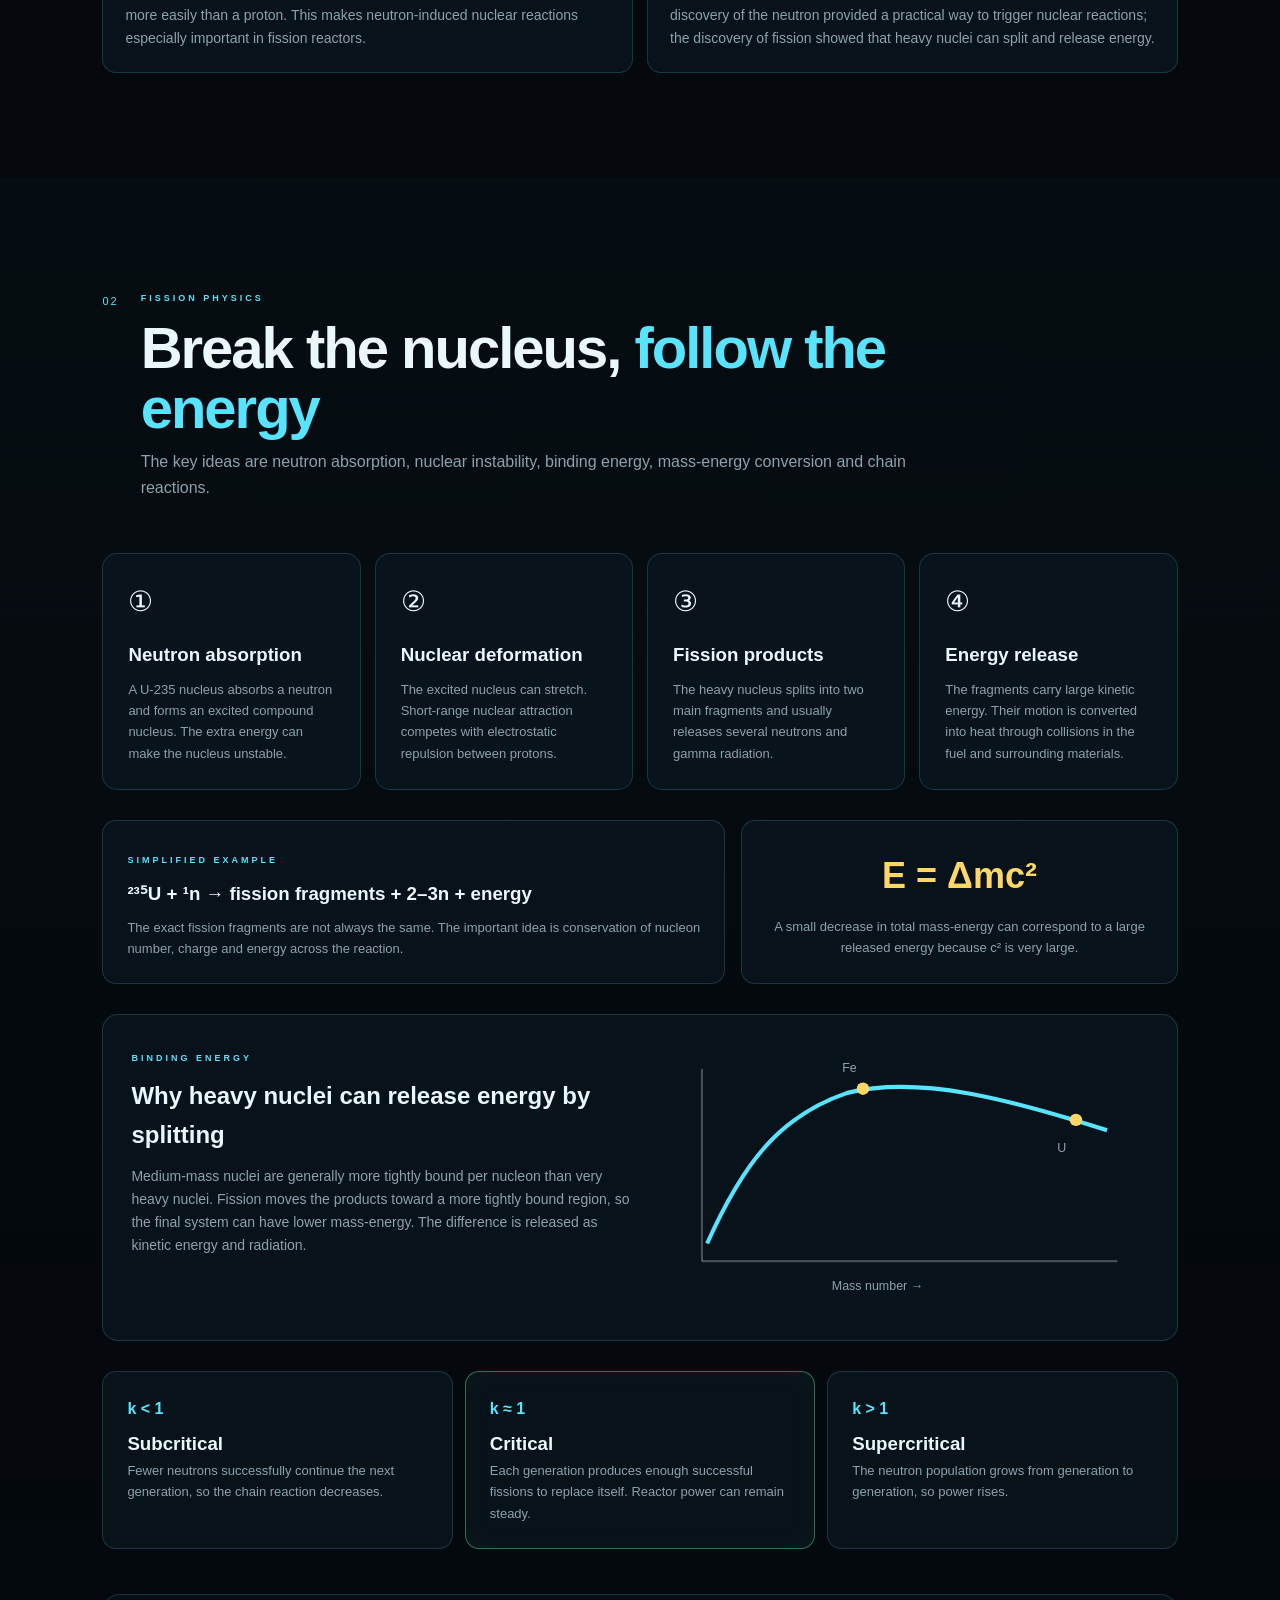
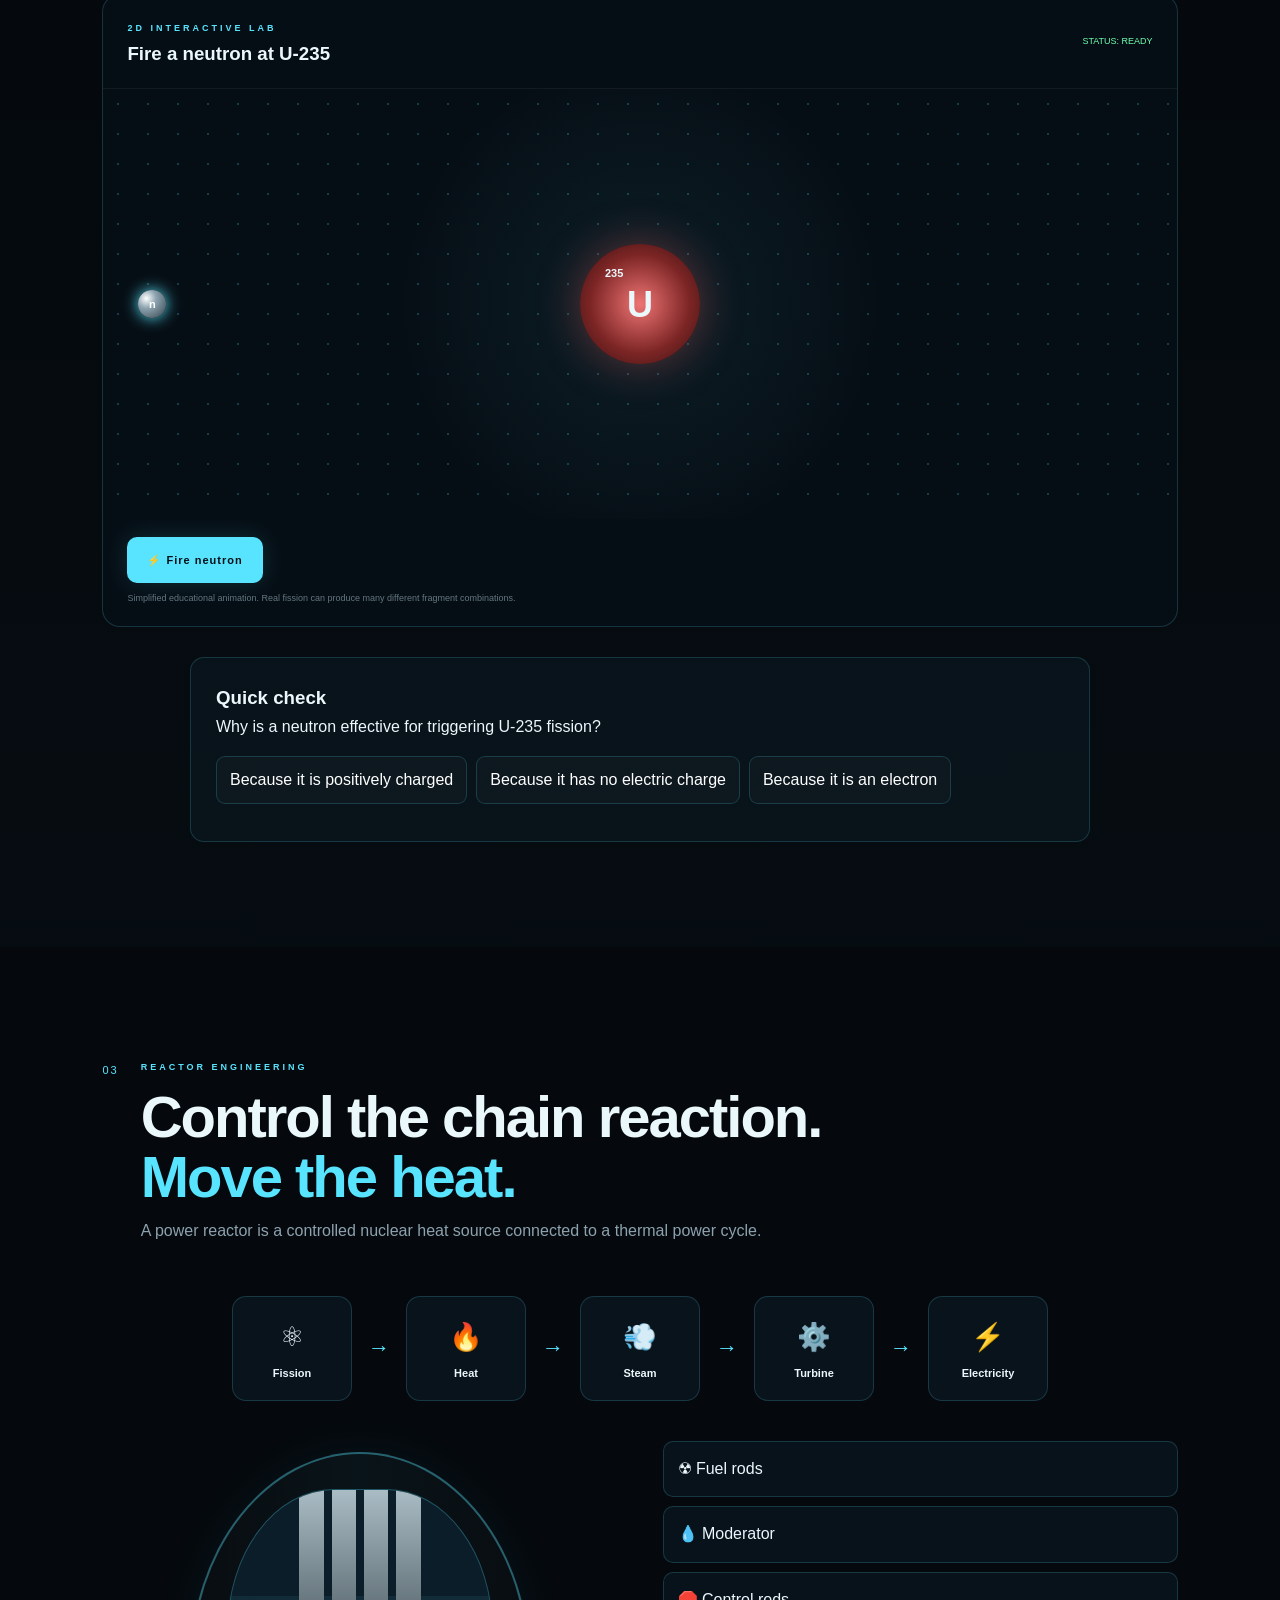
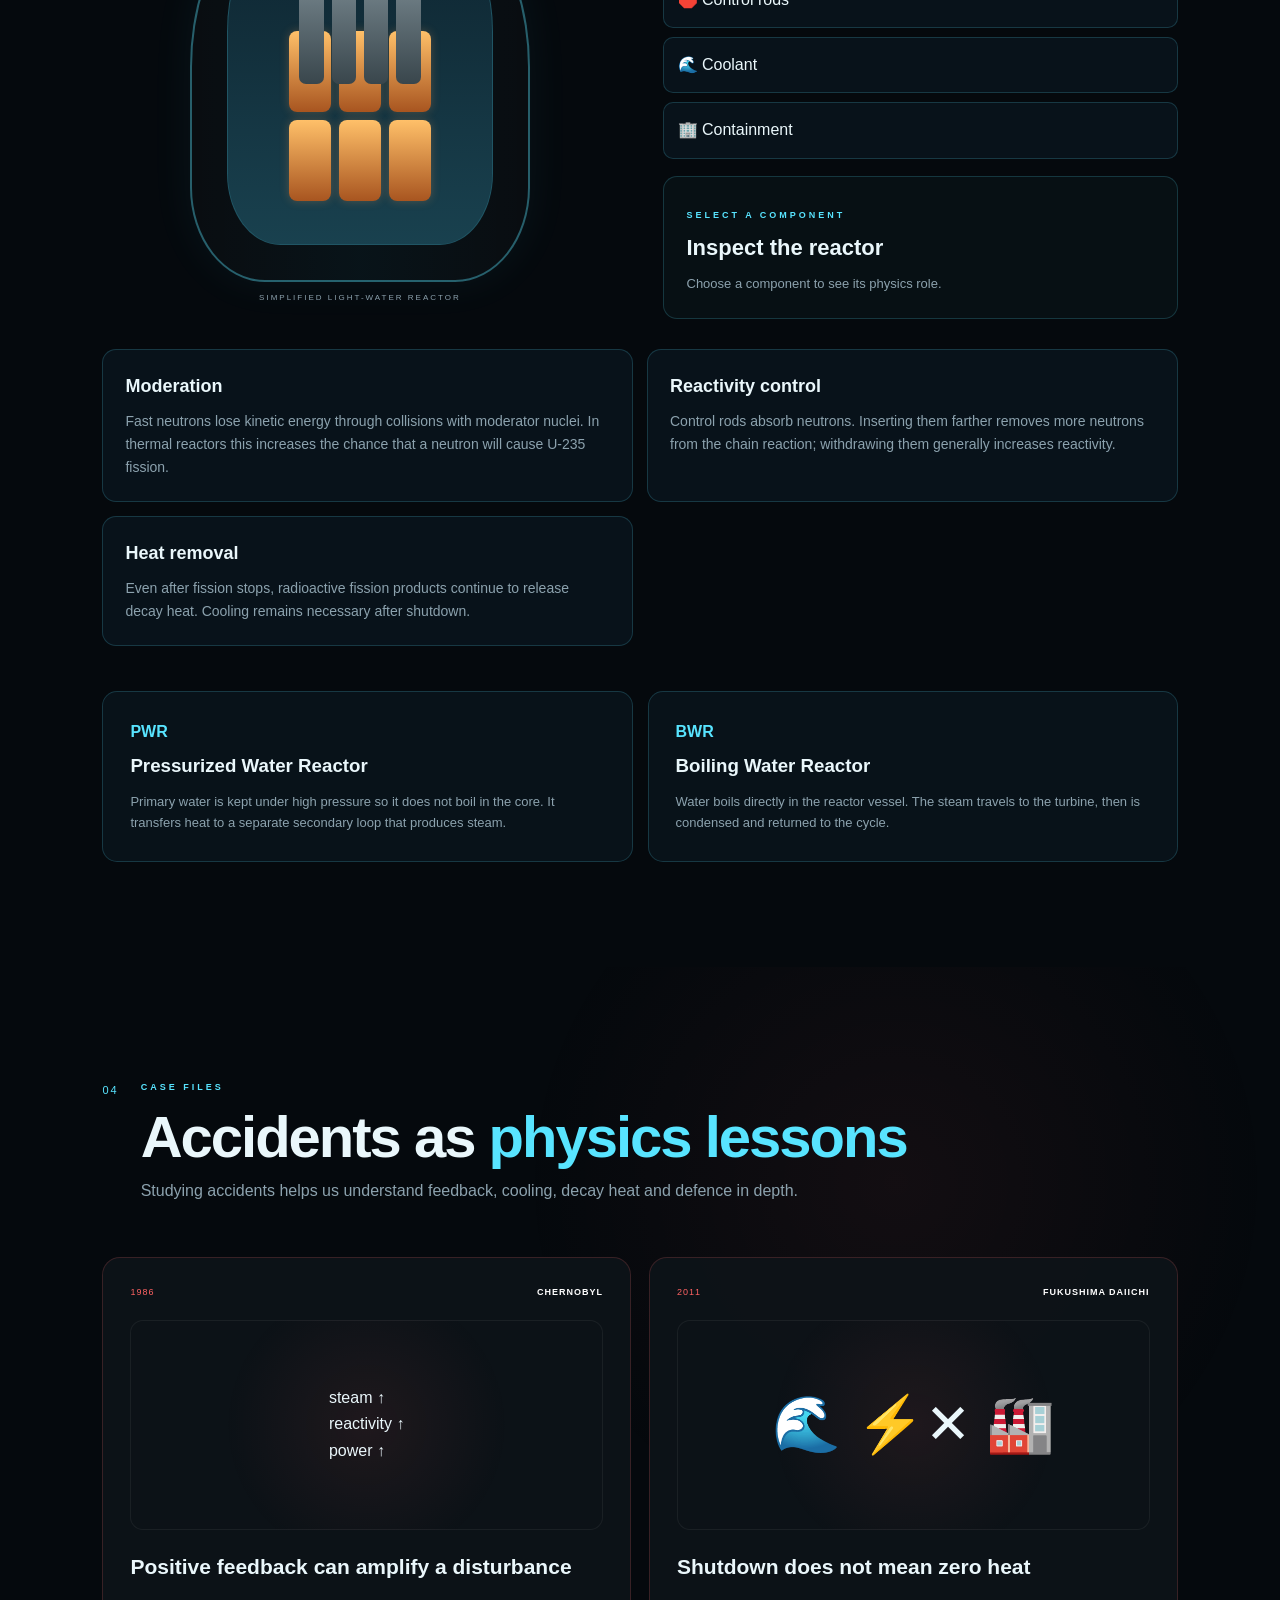
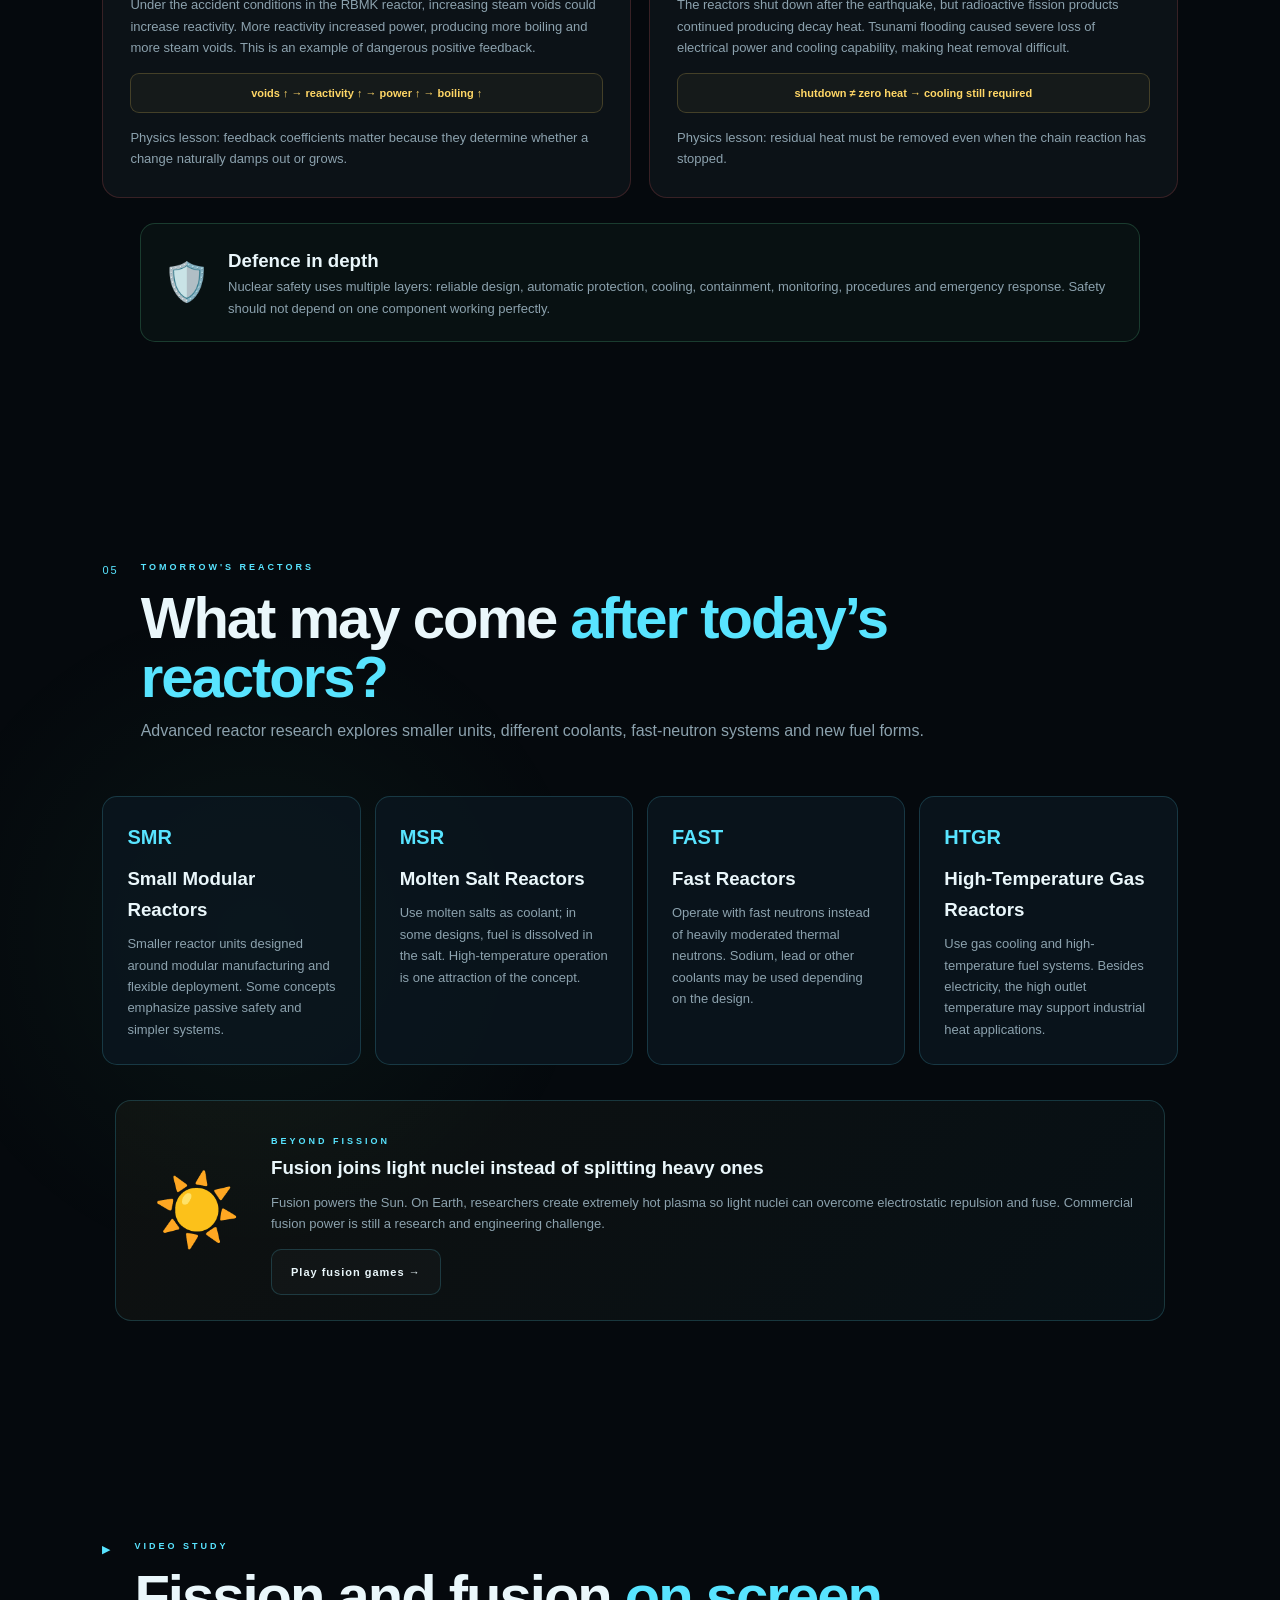
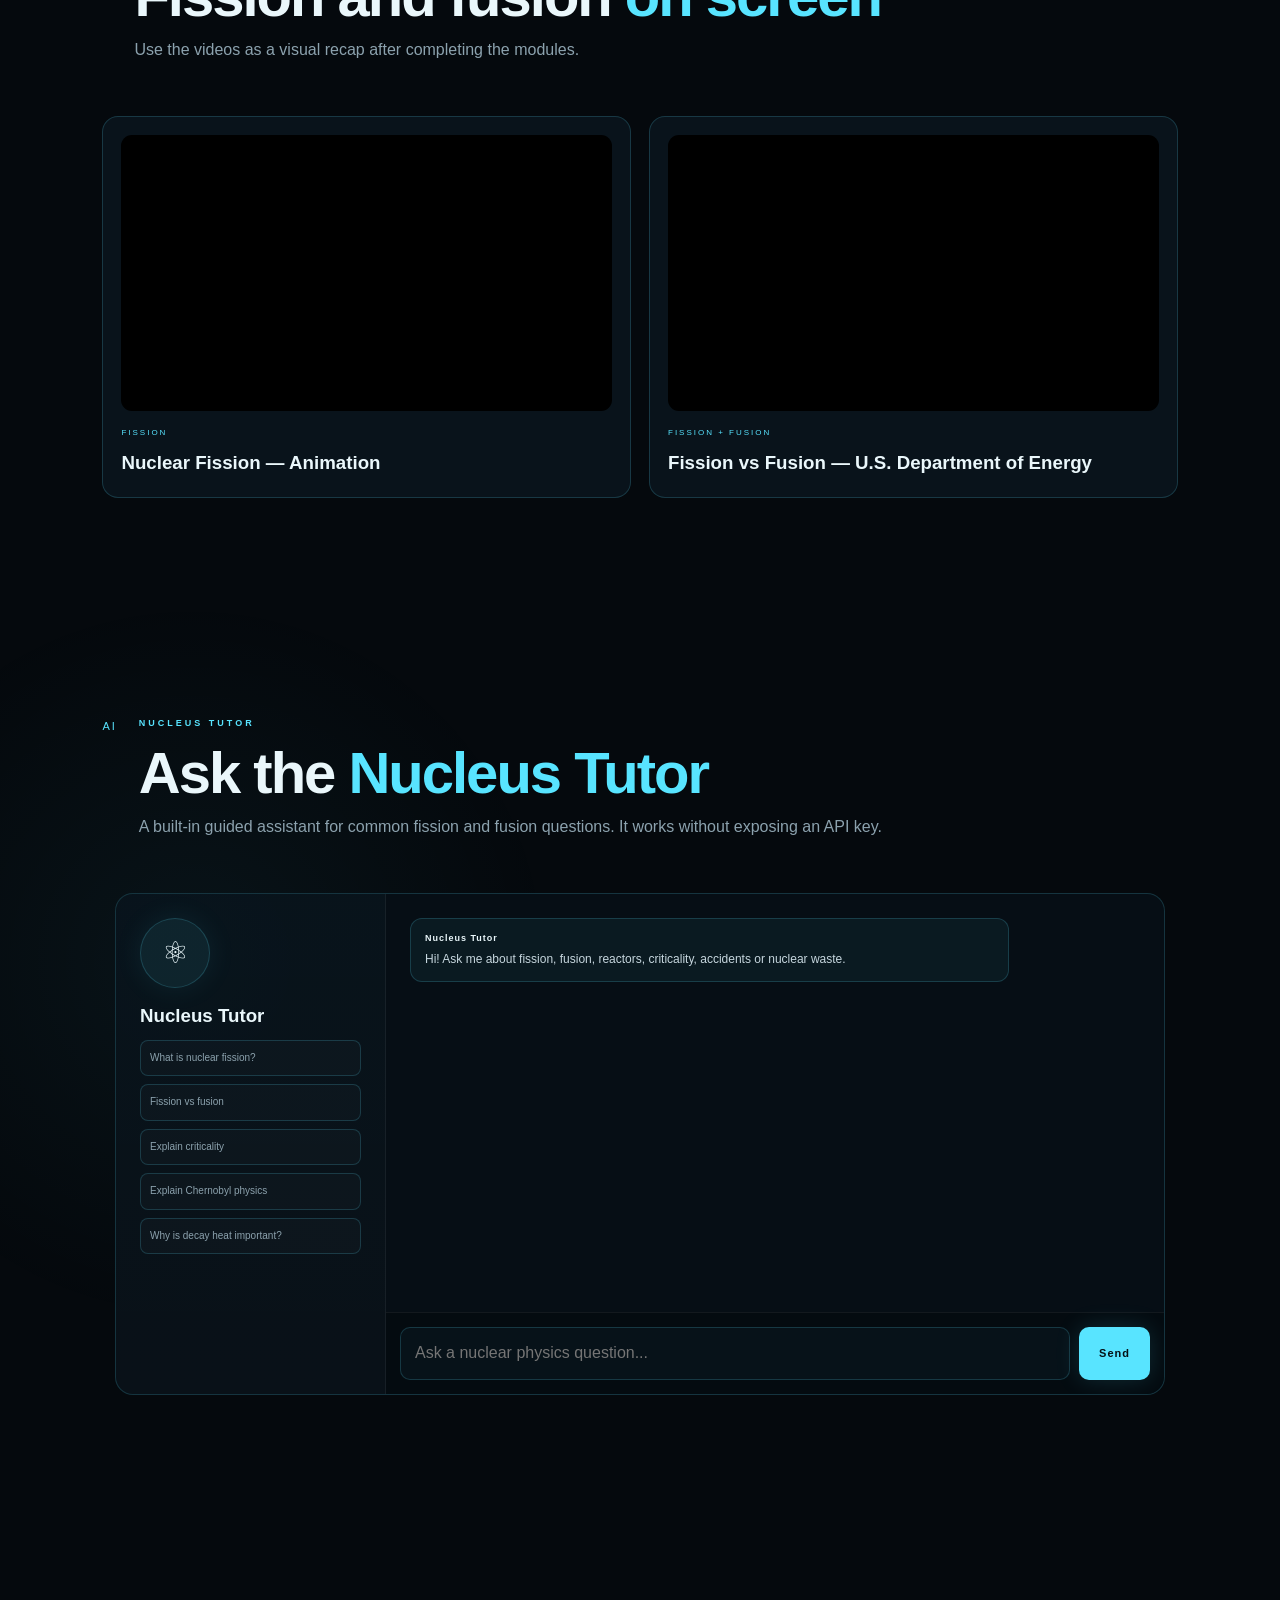
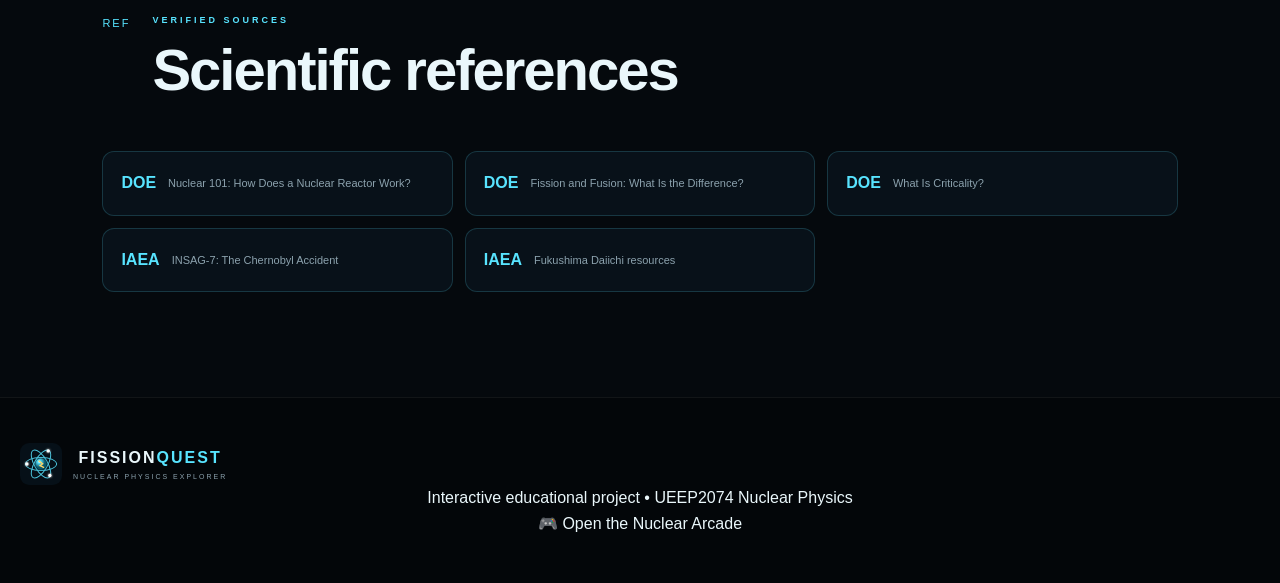
==== commit 08958943: "Add files via upload" ====
--- a/index.html
+++ b/index.html
@@ -197,7 +197,7 @@
   <div class="section-head reveal"><span class="chapter-no">AI</span><div><span class="eyebrow">NUCLEUS TUTOR</span><h2 data-i18n-html="tutorTitle">Ask the <span>Nucleus Tutor</span></h2><p data-i18n="tutorIntro">A built-in guided assistant for common fission and fusion questions. It works without exposing an API key.</p></div></div>
   <div class="tutor-wrap reveal">
     <aside><div class="bot-avatar">⚛</div><h3>Nucleus Tutor</h3><button class="suggestion">What is nuclear fission?</button><button class="suggestion">Fission vs fusion</button><button class="suggestion">Explain criticality</button><button class="suggestion">Explain Chernobyl physics</button><button class="suggestion">Why is decay heat important?</button></aside>
-    <div class="chat"><div id="chatLog" class="chat-log"><div class="msg bot"><b>Nucleus Tutor</b><p data-i18n="tutorHello">Hi! Ask me about fission, fusion, reactors, criticality, accidents or nuclear waste.</p></div></div><form id="chatForm"><input id="chatInput" placeholder="Ask a nuclear physics question..."><button class="btn primary">Send</button></form></div>
+    <div class="chat"><div id="chatLog" class="chat-log" aria-live="polite"><div class="msg bot"><b>Nucleus Tutor</b><p data-i18n="tutorHello">Hi! Ask me about fission, fusion, reactors, criticality, accidents or nuclear waste.</p></div></div><form id="chatForm" autocomplete="off"><input id="chatInput" type="text" placeholder="Ask a nuclear physics question..." aria-label="Ask Nucleus Tutor"><button class="btn primary" type="submit">Send</button></form></div>
   </div>
 </section>
 
--- a/style.css
+++ b/style.css
@@ -274,3 +274,161 @@
     height:180px;
   }
 }
+
+
+/* ===== V4.2 FISSION LAB FIX =====
+   Current HTML uses .outn/.fa/.fb/.burst.
+   These rules intentionally match those exact classes.
+*/
+.fission-stage .outn{
+  width:28px;
+  height:28px;
+  border-radius:50%;
+  display:grid;
+  place-items:center;
+  background:radial-gradient(circle at 30% 30%,#fff,#8da4b0 35%,#33434b);
+  color:white;
+  font-size:11px;
+  font-weight:800;
+  box-shadow:0 0 15px var(--cyan);
+  position:absolute;
+  left:50%;
+  top:50%;
+  transform:translate(-50%,-50%);
+  opacity:0;
+  z-index:4;
+}
+
+.fission-stage .frag{
+  position:absolute;
+  left:50%;
+  top:50%;
+  transform:translate(-50%,-50%);
+  width:68px;
+  height:68px;
+  border-radius:50%;
+  display:grid;
+  place-items:center;
+  background:radial-gradient(circle,#ffd066,#b35e20);
+  font-weight:900;
+  opacity:0;
+  z-index:4;
+  box-shadow:0 0 22px rgba(255,159,80,.28);
+}
+
+.fission-stage .burst{
+  position:absolute;
+  left:50%;
+  top:50%;
+  width:20px;
+  height:20px;
+  border-radius:50%;
+  transform:translate(-50%,-50%);
+  background:var(--yellow);
+  box-shadow:0 0 30px var(--yellow);
+  opacity:0;
+  z-index:3;
+}
+
+.fission-stage.run .fa{animation:fragA 1.30s .70s ease-out forwards}
+.fission-stage.run .fb{animation:fragB 1.30s .70s ease-out forwards}
+.fission-stage.run .n1{animation:n1 1.30s .70s ease-out forwards}
+.fission-stage.run .n2{animation:n2 1.30s .70s ease-out forwards}
+.fission-stage.run .n3{animation:n3 1.30s .70s ease-out forwards}
+.fission-stage.run .burst{animation:burst .82s .54s ease-out forwards}
+
+/* Ensure reset state is restored after every run. */
+.fission-stage:not(.run) .frag,
+.fission-stage:not(.run) .outn,
+.fission-stage:not(.run) .burst{
+  animation:none !important;
+  opacity:0;
+}
+
+/* ---------------------------
+   V4.2 TUTOR / CHAT FIX
+--------------------------- */
+.tutor-wrap > aside{
+  padding:24px;
+  border-right:1px solid rgba(255,255,255,.06);
+  background:linear-gradient(180deg,rgba(88,228,255,.025),rgba(255,255,255,.01));
+}
+
+.tutor-wrap > aside h3{
+  margin-top:13px;
+  margin-bottom:4px;
+}
+
+.tutor-wrap > aside .suggestion{
+  display:block;
+  width:100%;
+  margin-top:8px;
+}
+
+#chatForm{
+  display:flex;
+  gap:9px;
+  padding:14px;
+  border-top:1px solid rgba(255,255,255,.06);
+  background:rgba(3,9,13,.48);
+}
+
+#chatInput{
+  flex:1;
+  min-width:0;
+  border:1px solid var(--border);
+  background:#071219;
+  color:var(--text);
+  border-radius:10px;
+  padding:12px 14px;
+  outline:none;
+}
+
+#chatInput:focus{
+  border-color:var(--cyan);
+  box-shadow:0 0 0 3px rgba(88,228,255,.06);
+}
+
+#chatForm .btn{
+  flex:0 0 auto;
+}
+
+.chat-log{
+  min-height:350px;
+  max-height:520px;
+  overflow-y:auto;
+  scroll-behavior:smooth;
+}
+
+.msg{
+  overflow-wrap:anywhere;
+}
+
+.msg.typing p::after{
+  content:"";
+  display:inline-block;
+  width:20px;
+  height:6px;
+  margin-left:6px;
+  background:
+    radial-gradient(circle,#58e4ff 2px,transparent 3px) 0 50%/7px 7px repeat-x;
+  animation:typingPulse .8s linear infinite;
+}
+
+@keyframes typingPulse{
+  0%{opacity:.25;transform:translateY(0)}
+  50%{opacity:1;transform:translateY(-1px)}
+  100%{opacity:.25;transform:translateY(0)}
+}
+
+@media(max-width:800px){
+  .tutor-wrap > aside{
+    border-right:0;
+    border-bottom:1px solid rgba(255,255,255,.06);
+  }
+}
+
+@media(max-width:520px){
+  #chatForm{flex-direction:column}
+  #chatForm .btn{width:100%}
+}
